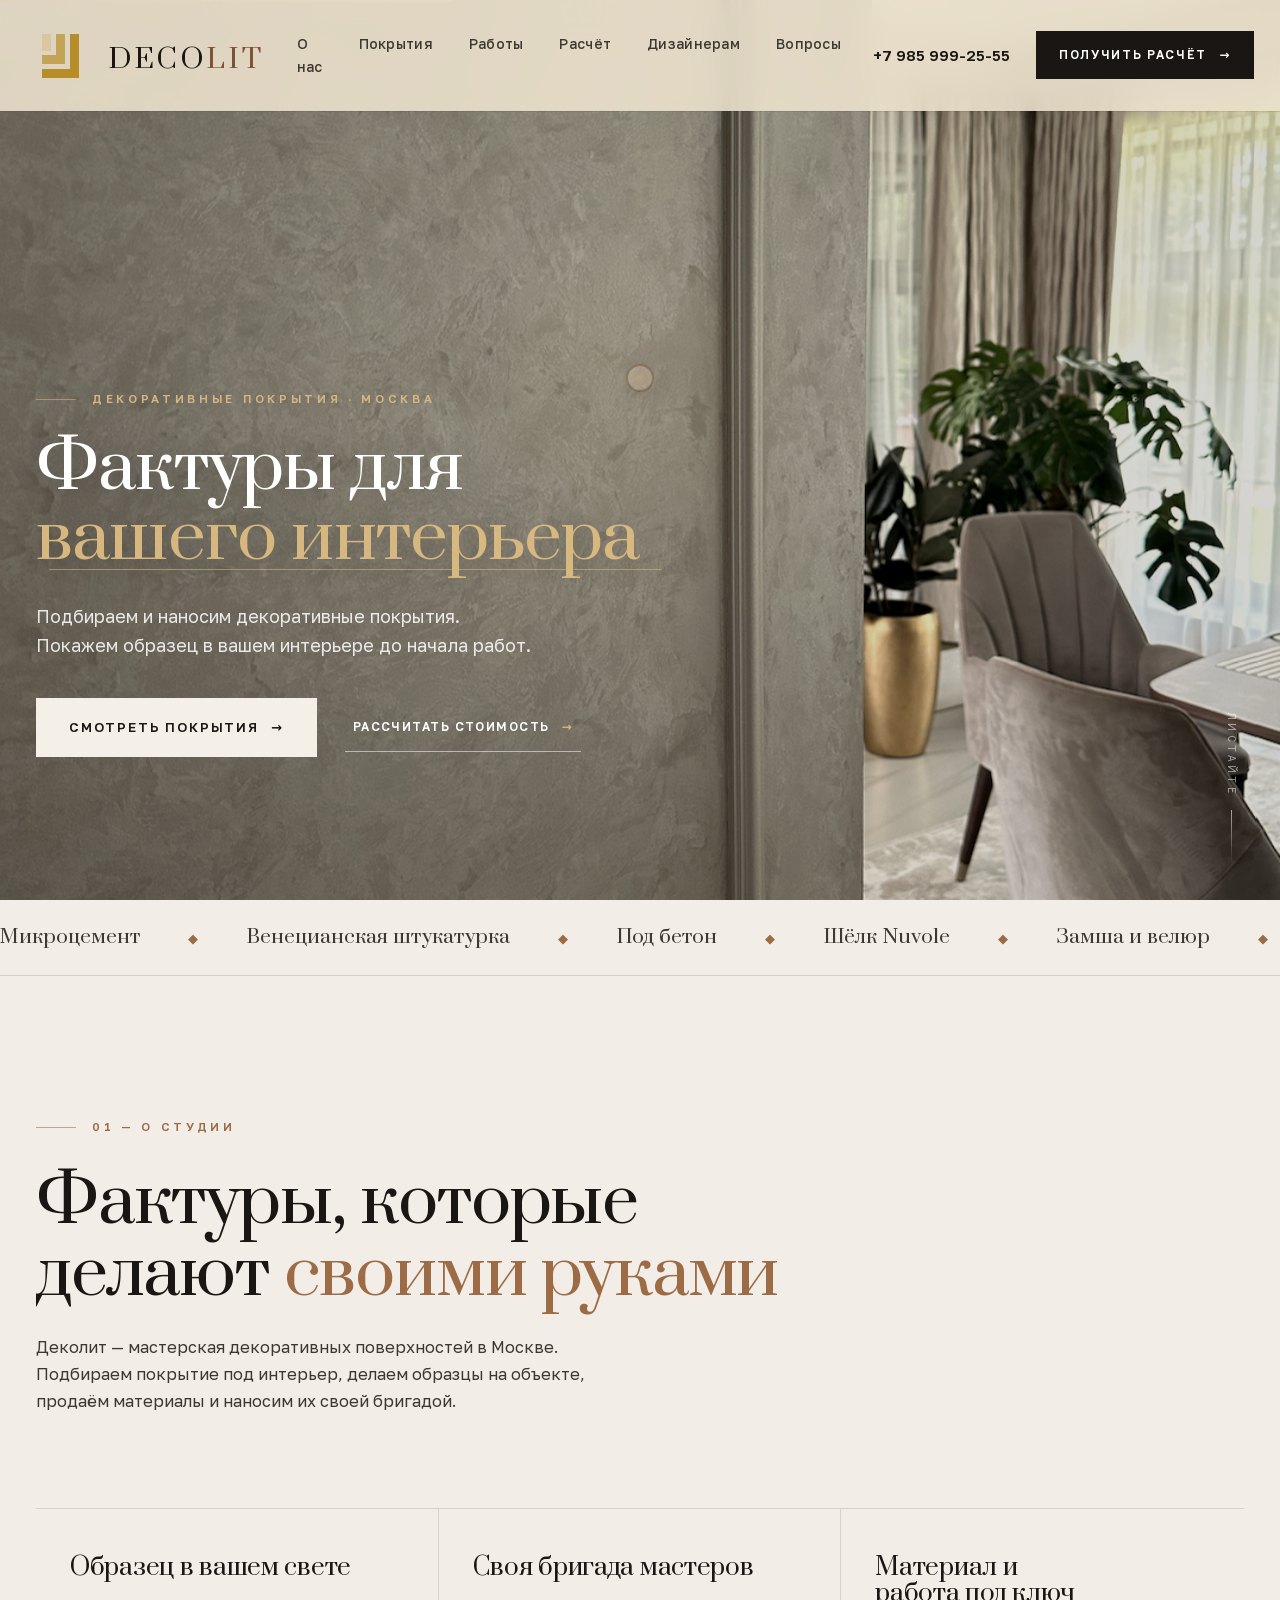
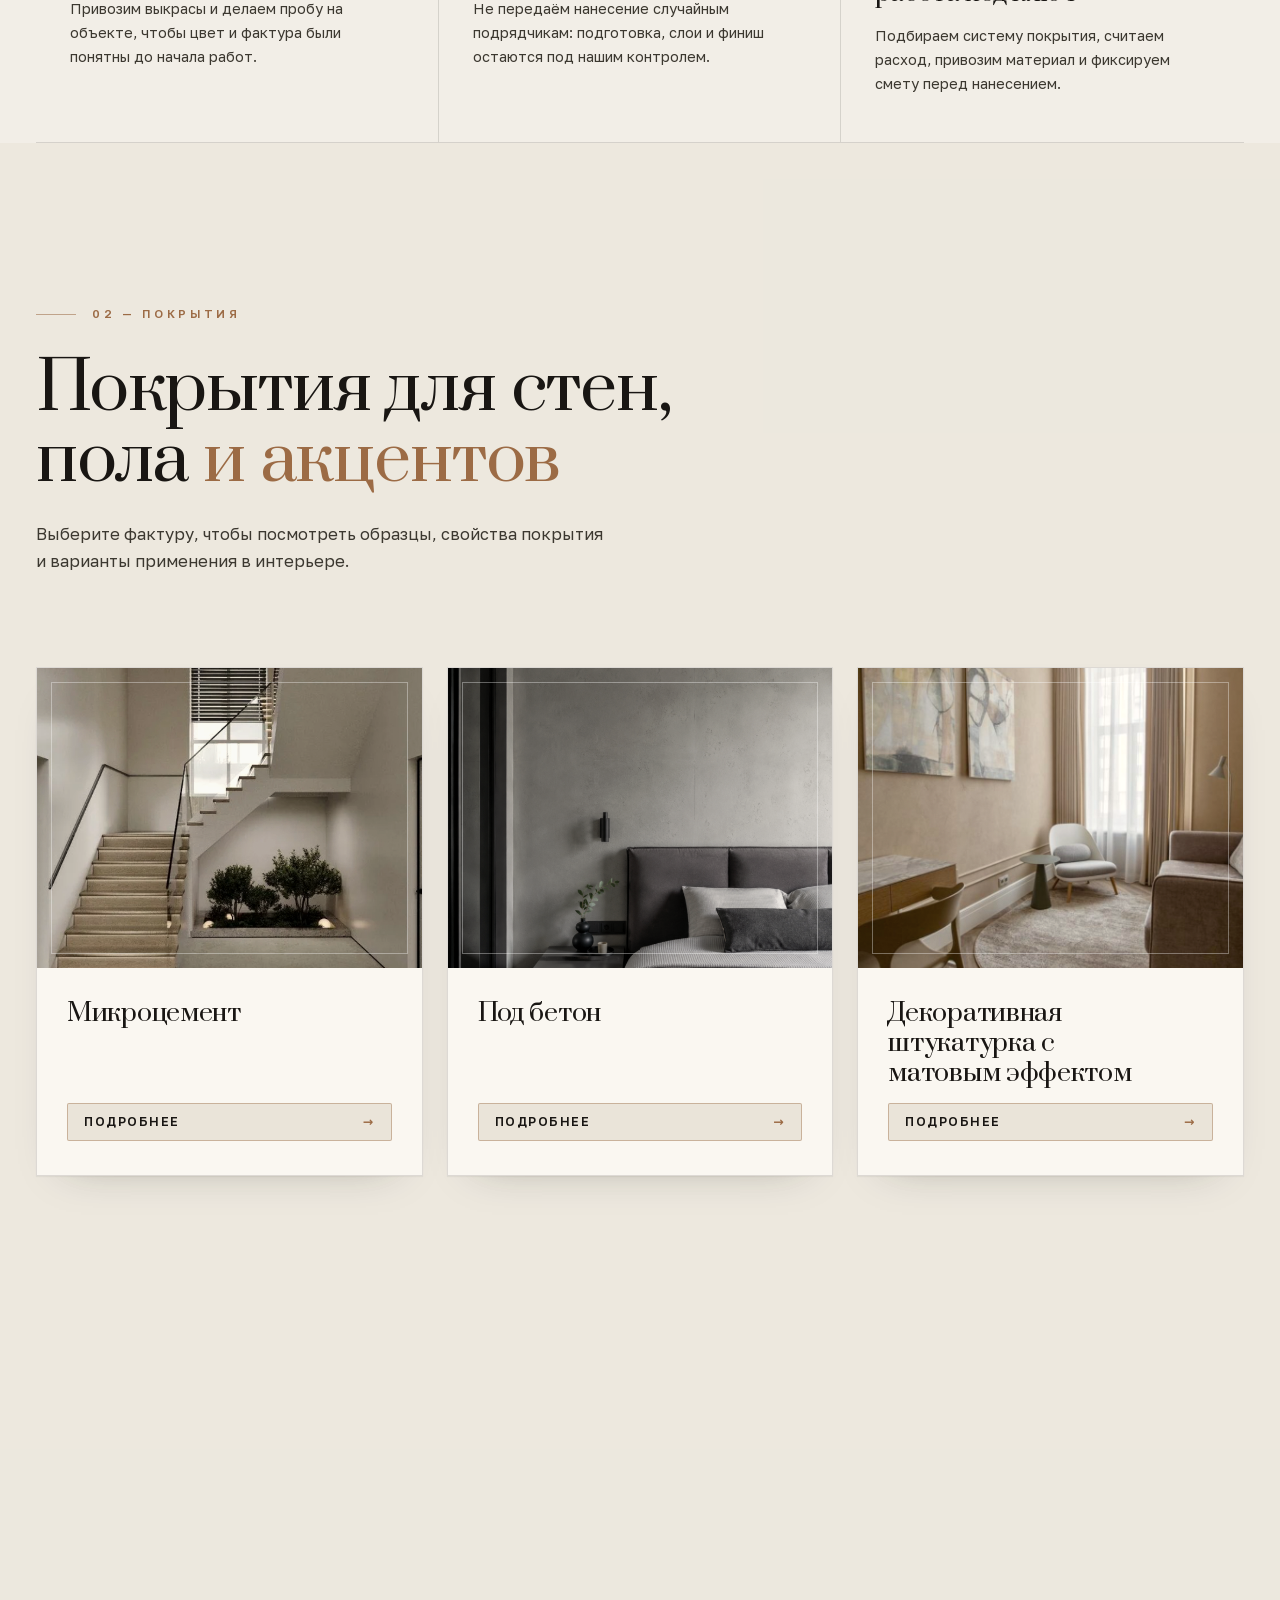
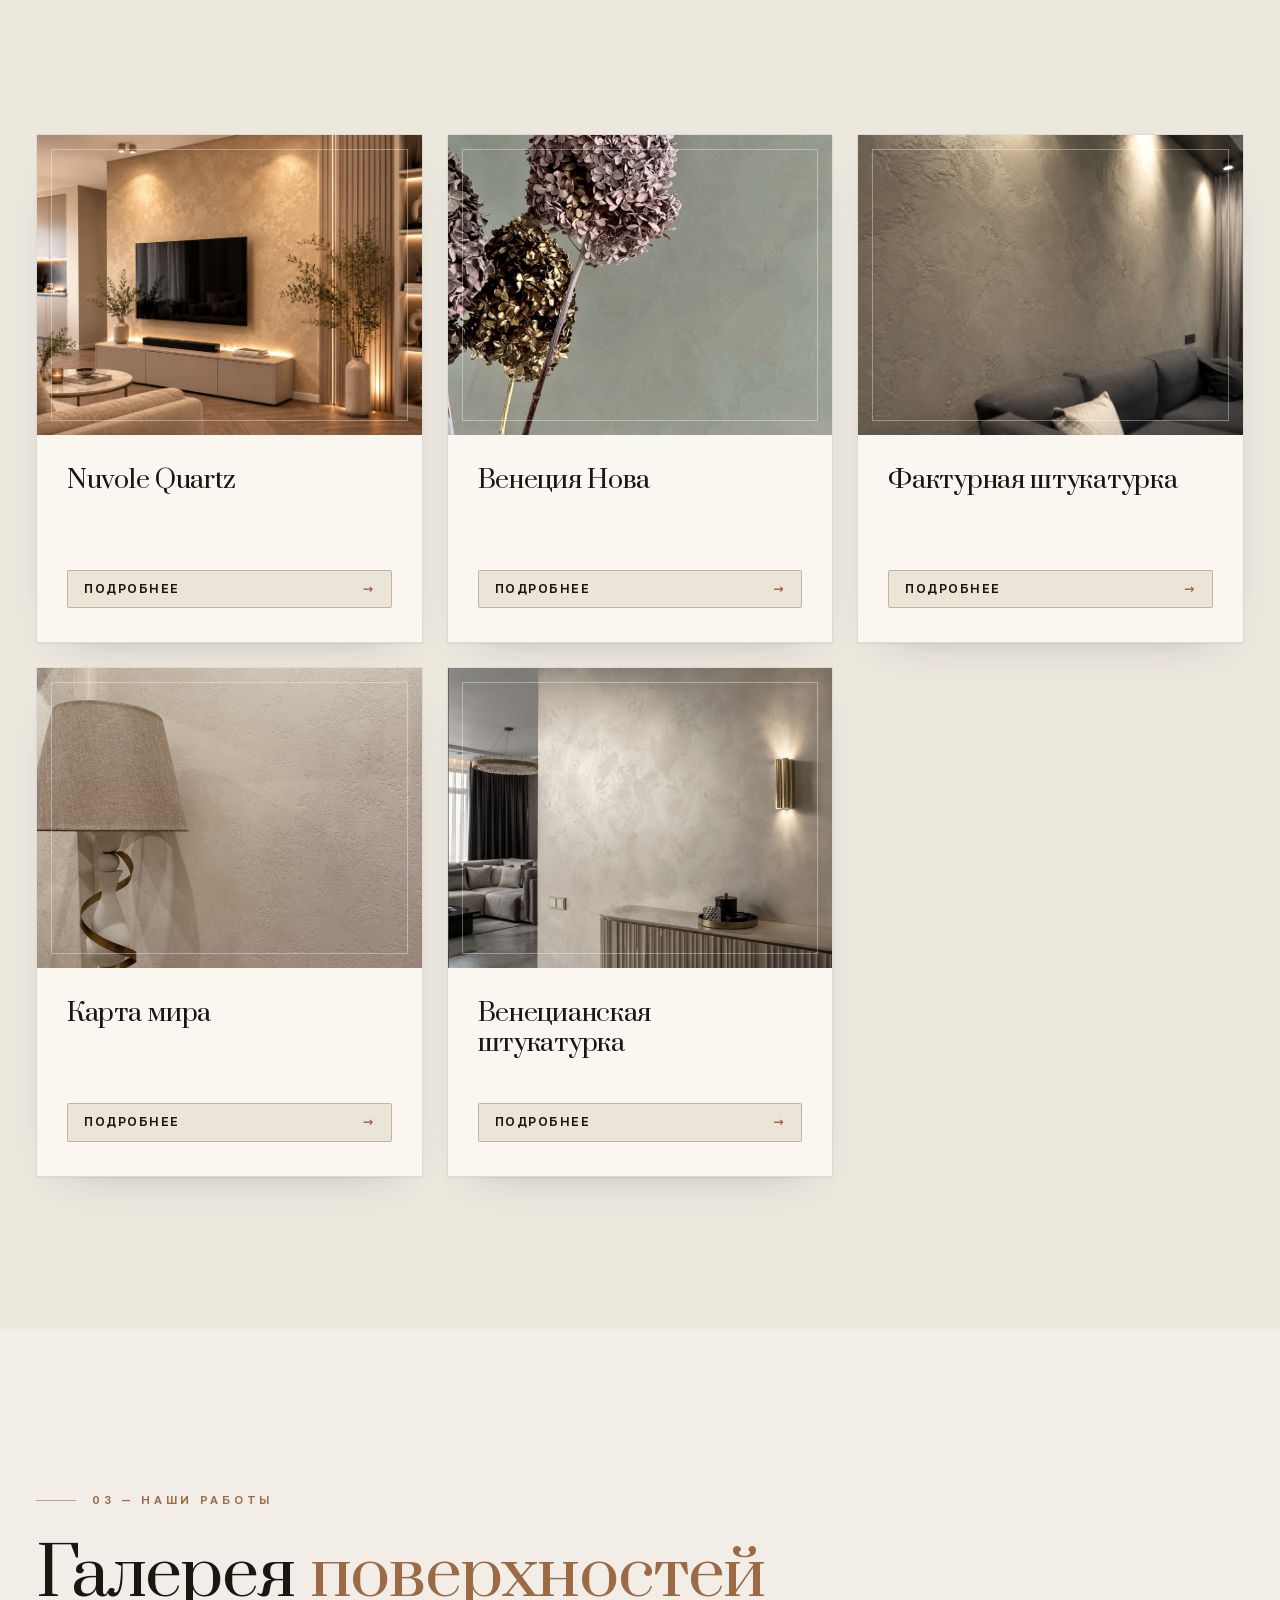
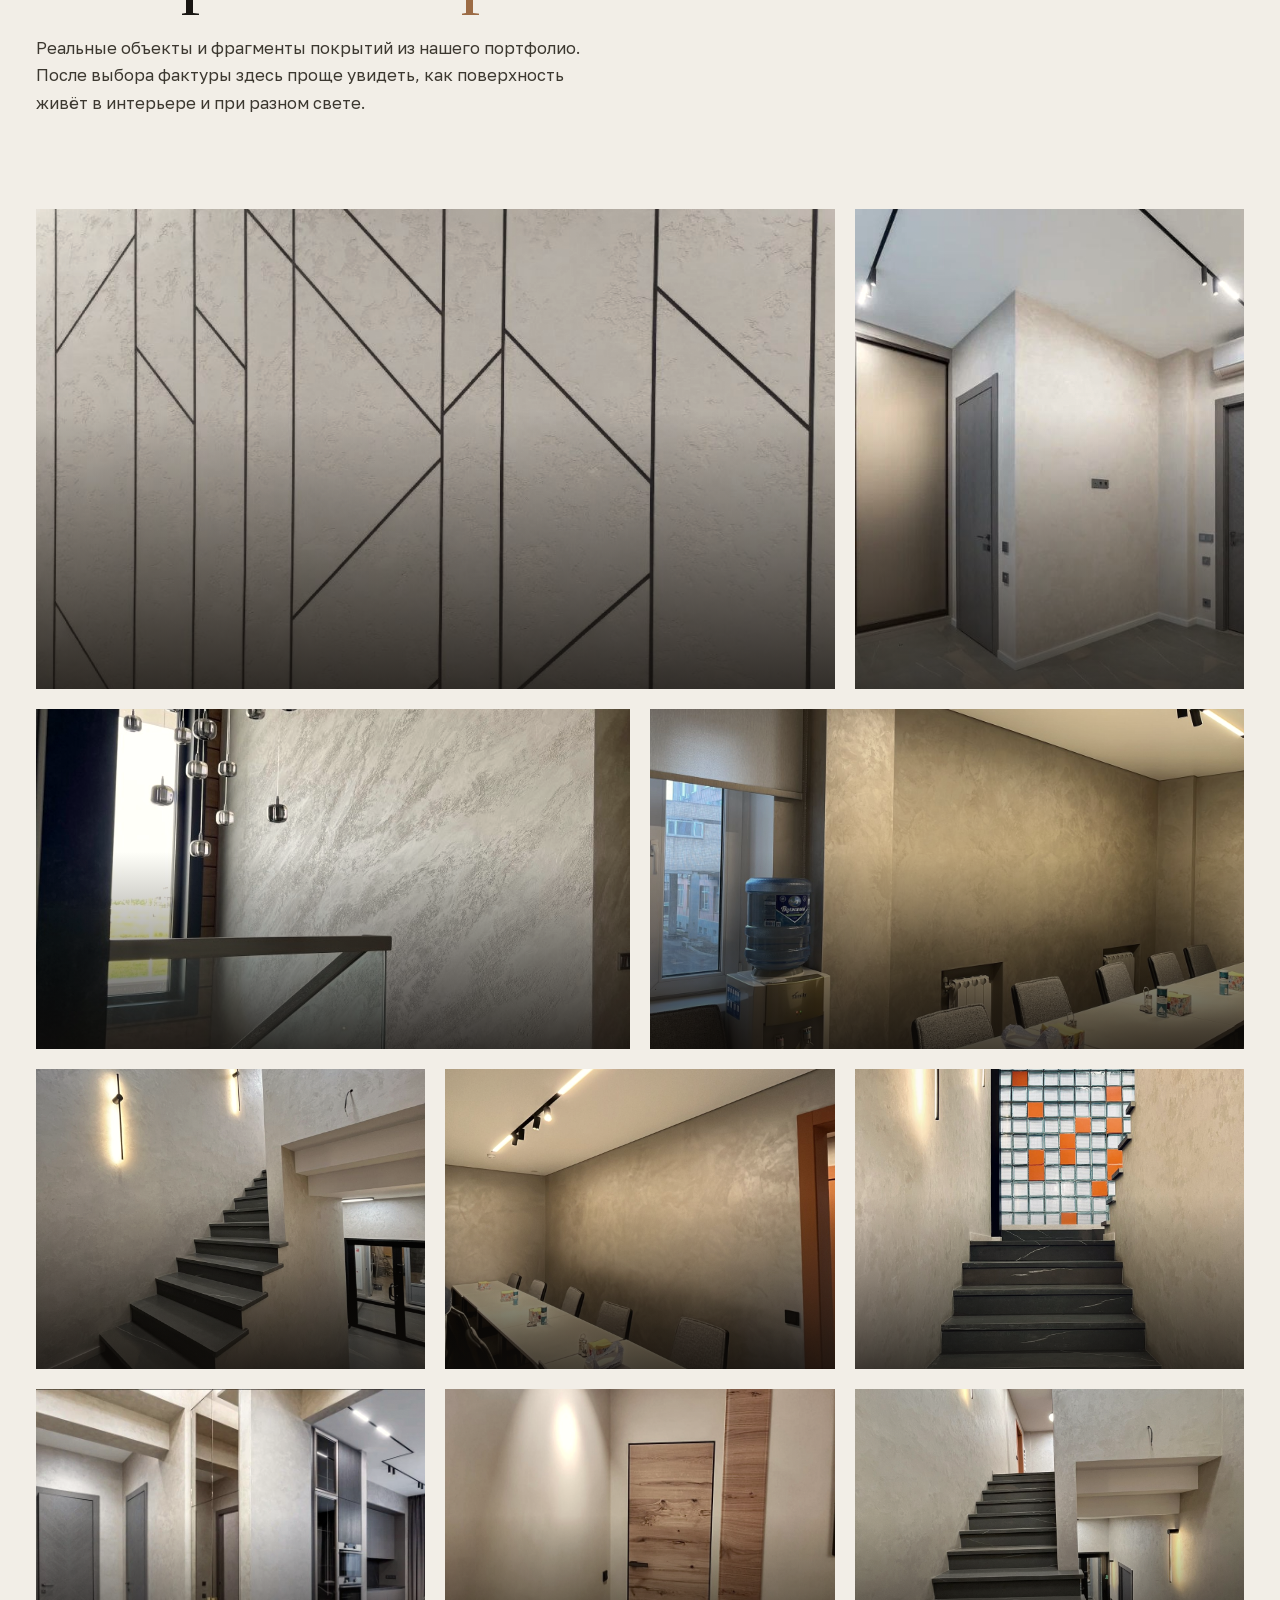
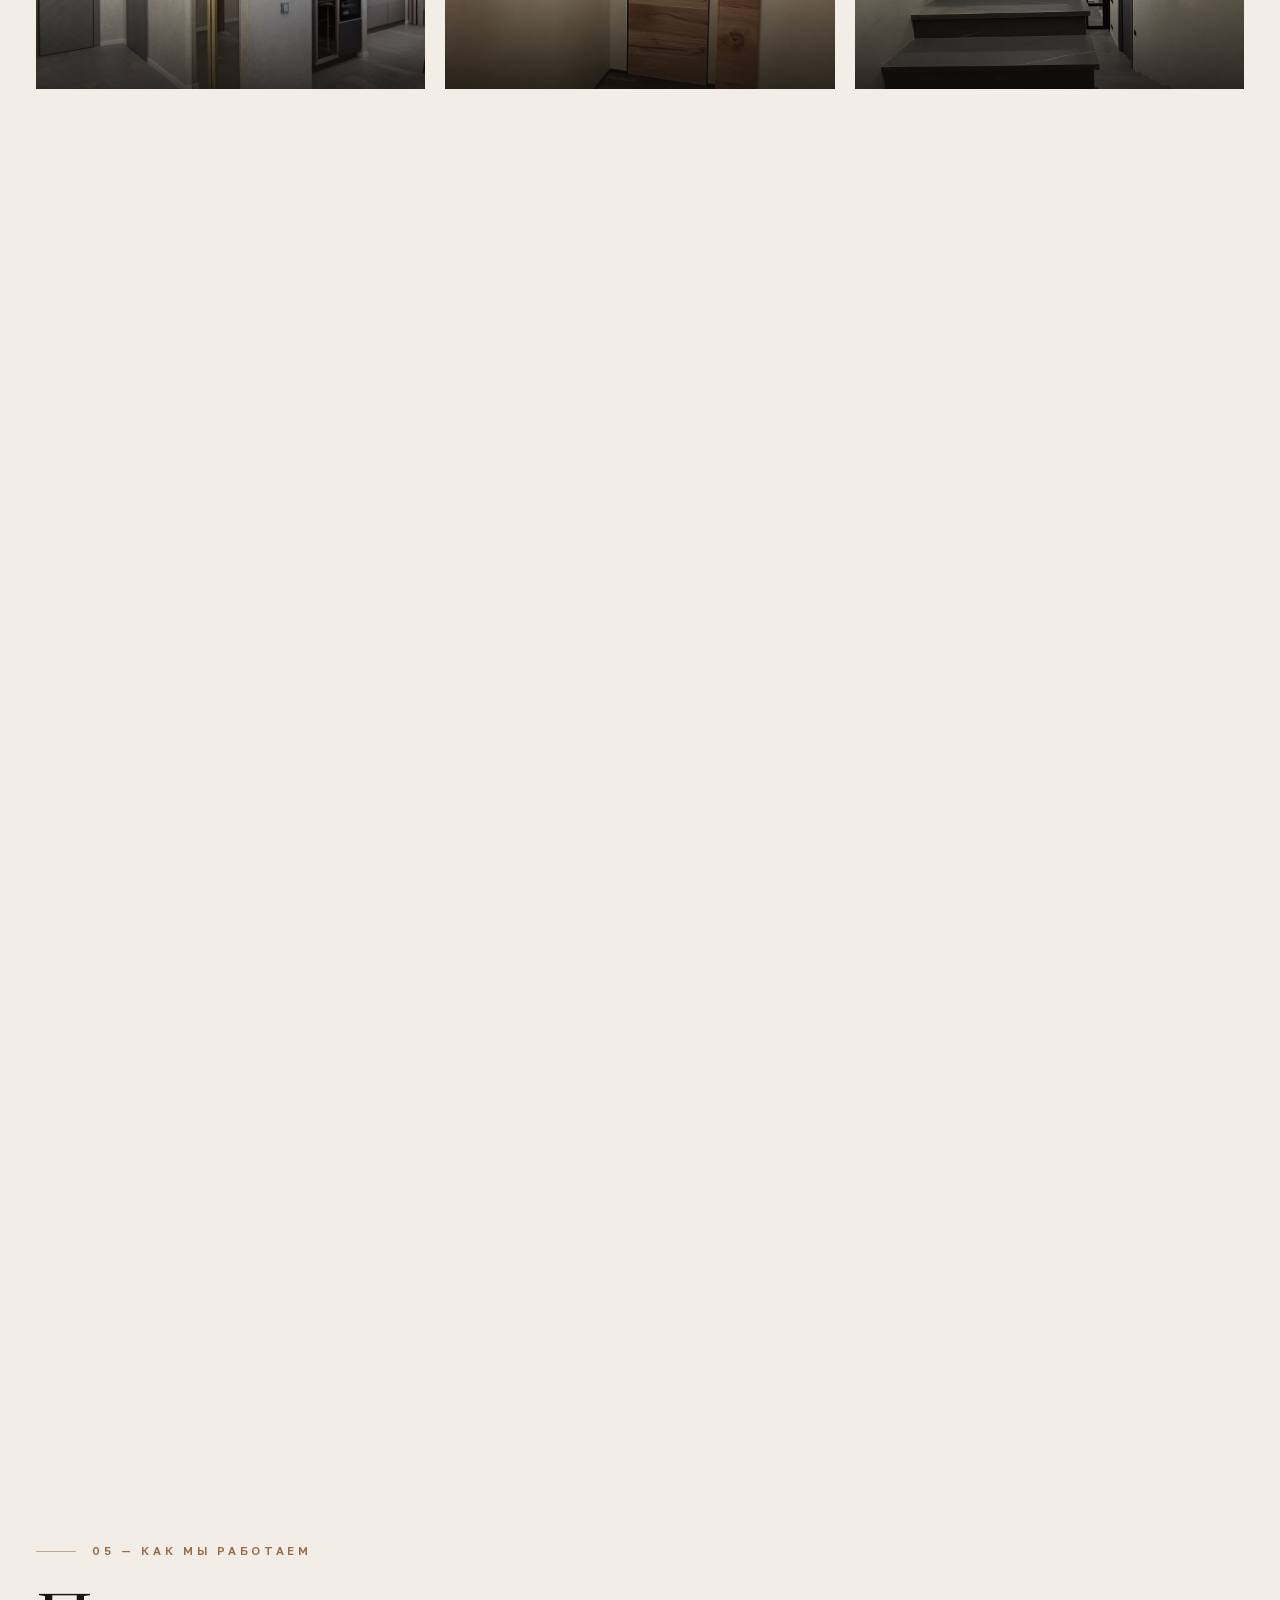
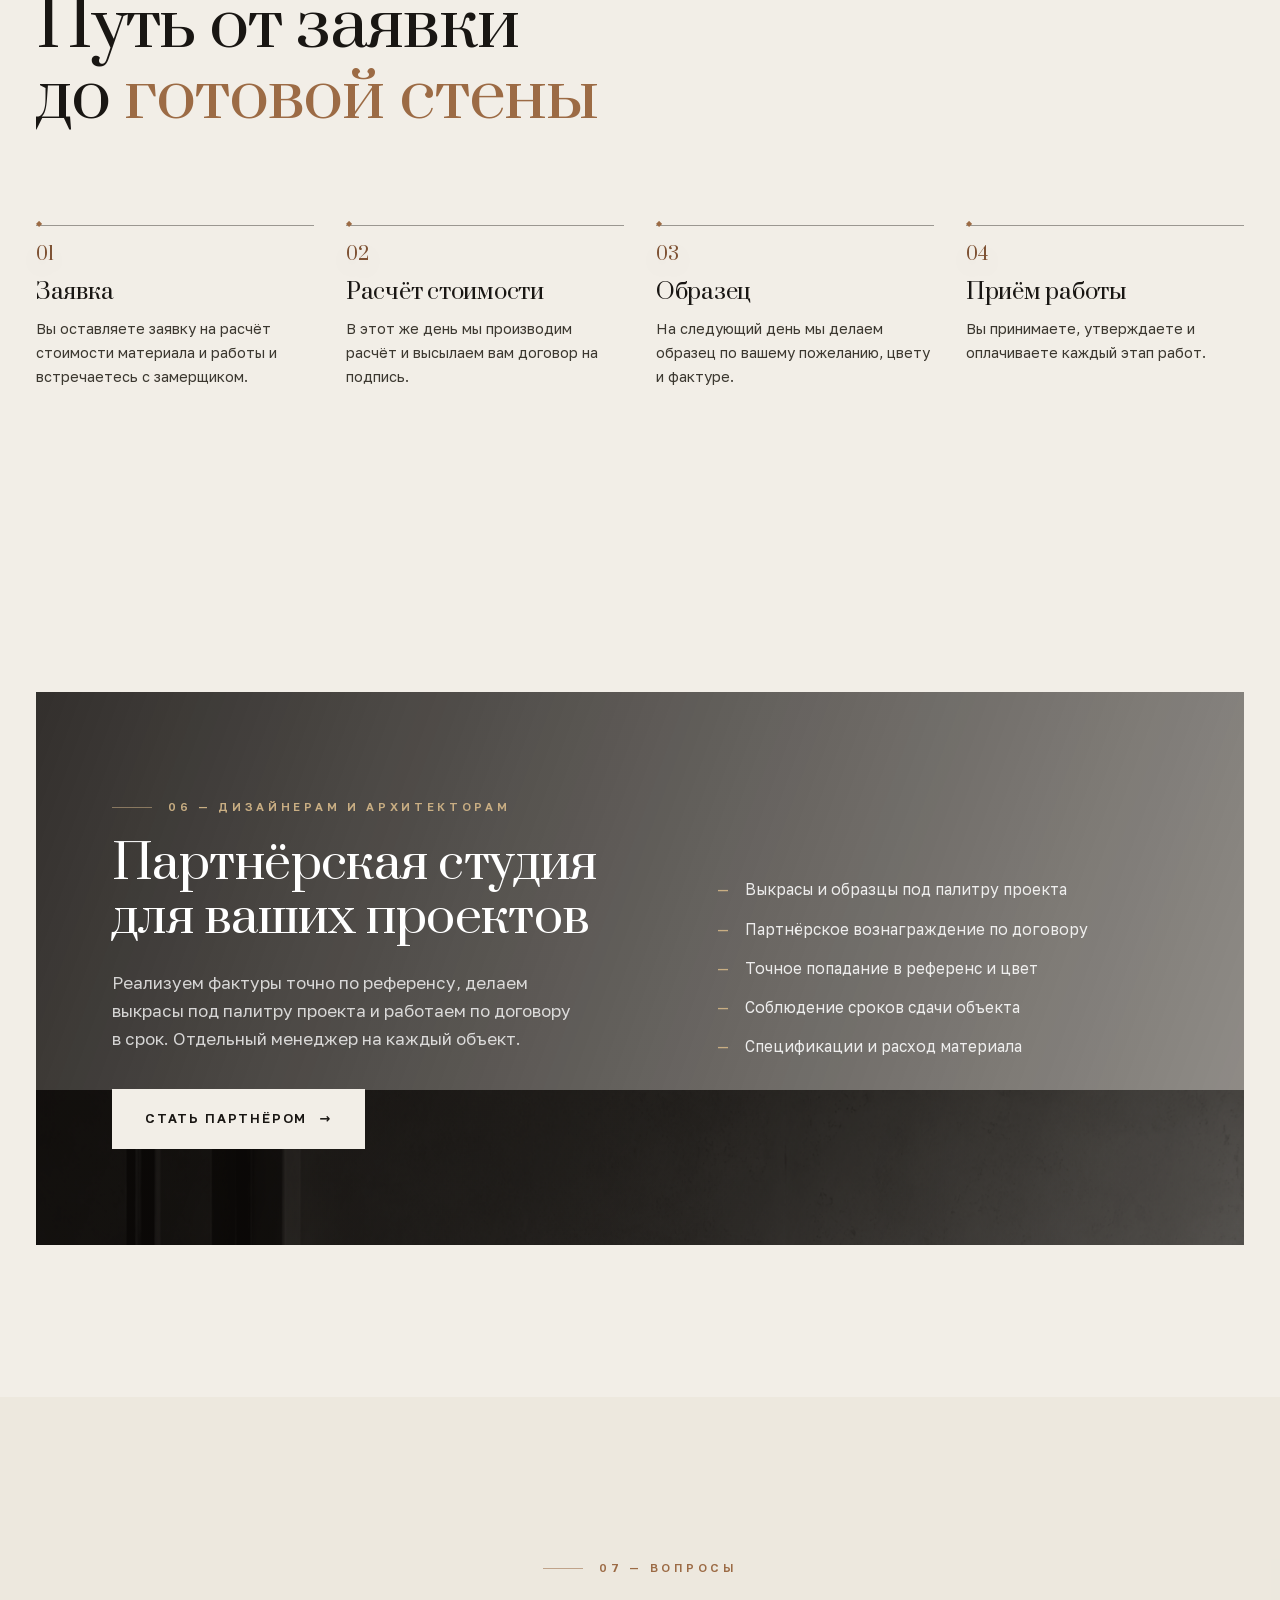
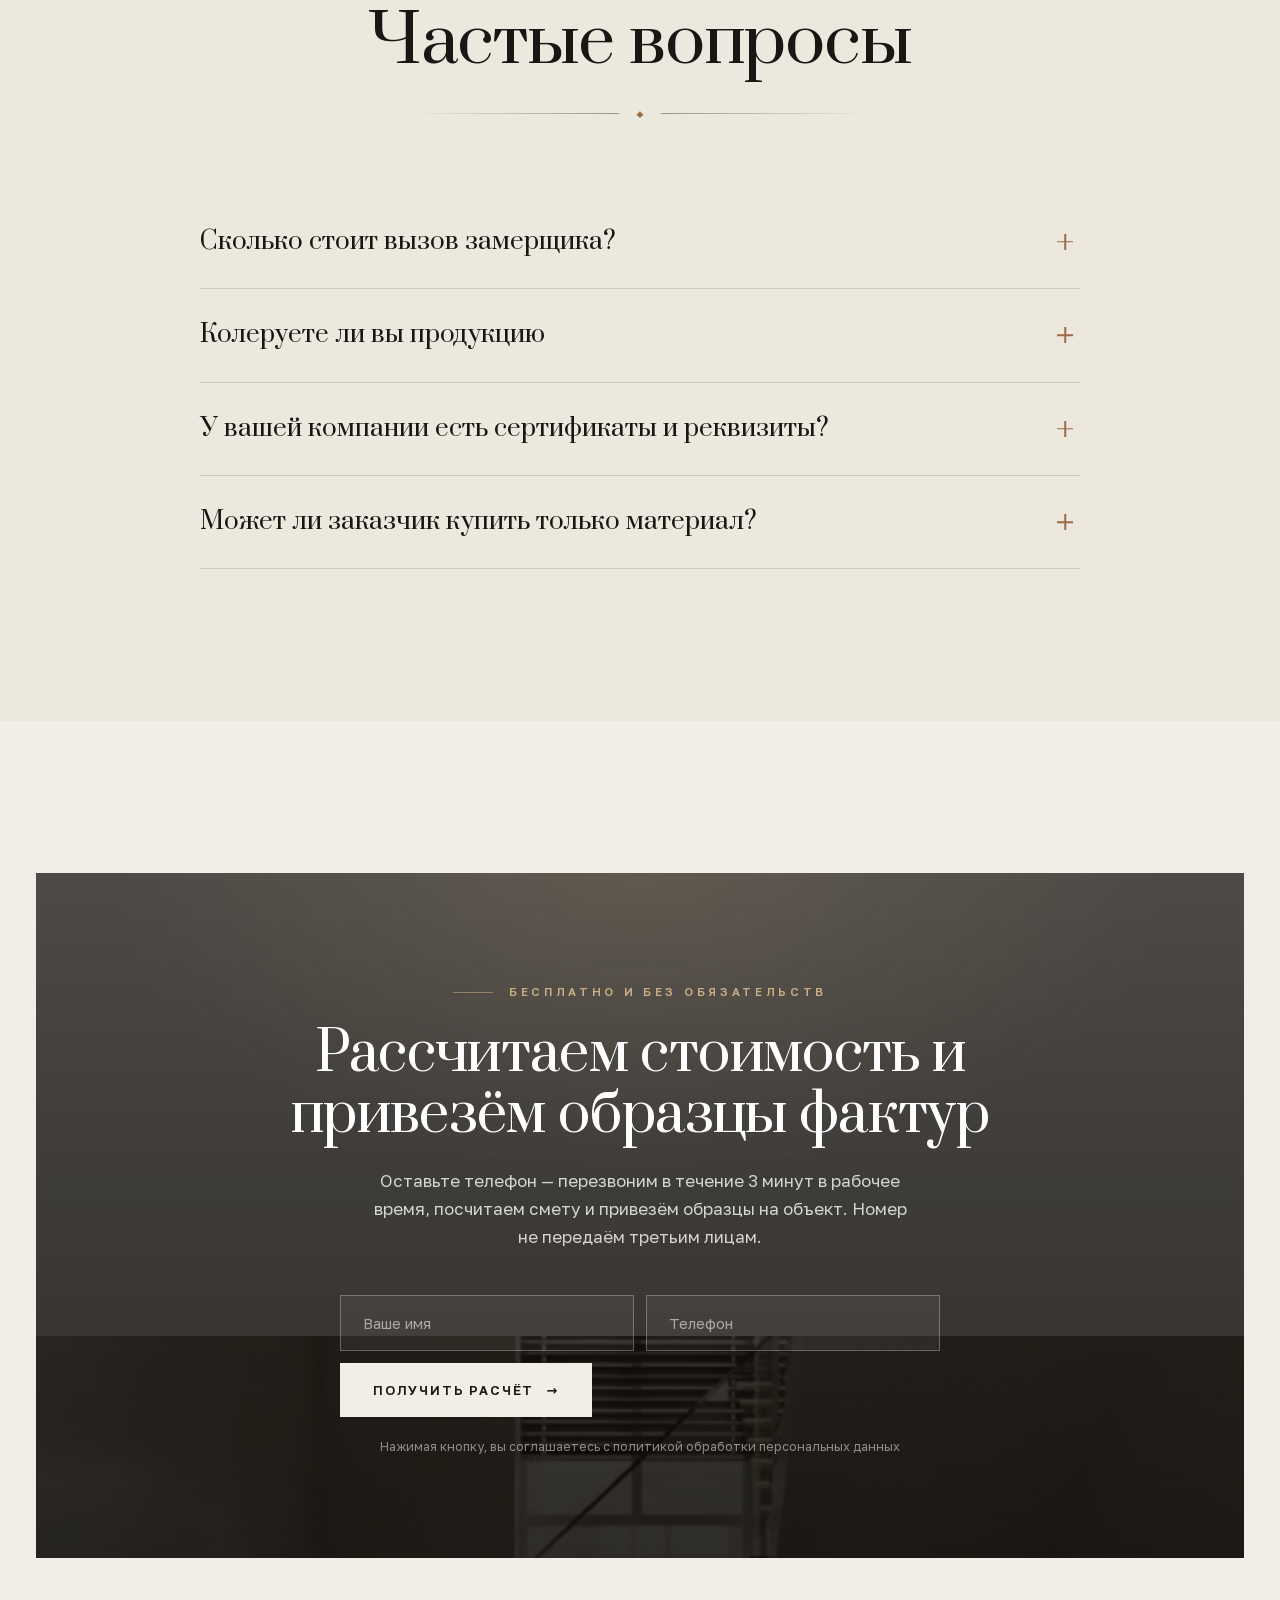
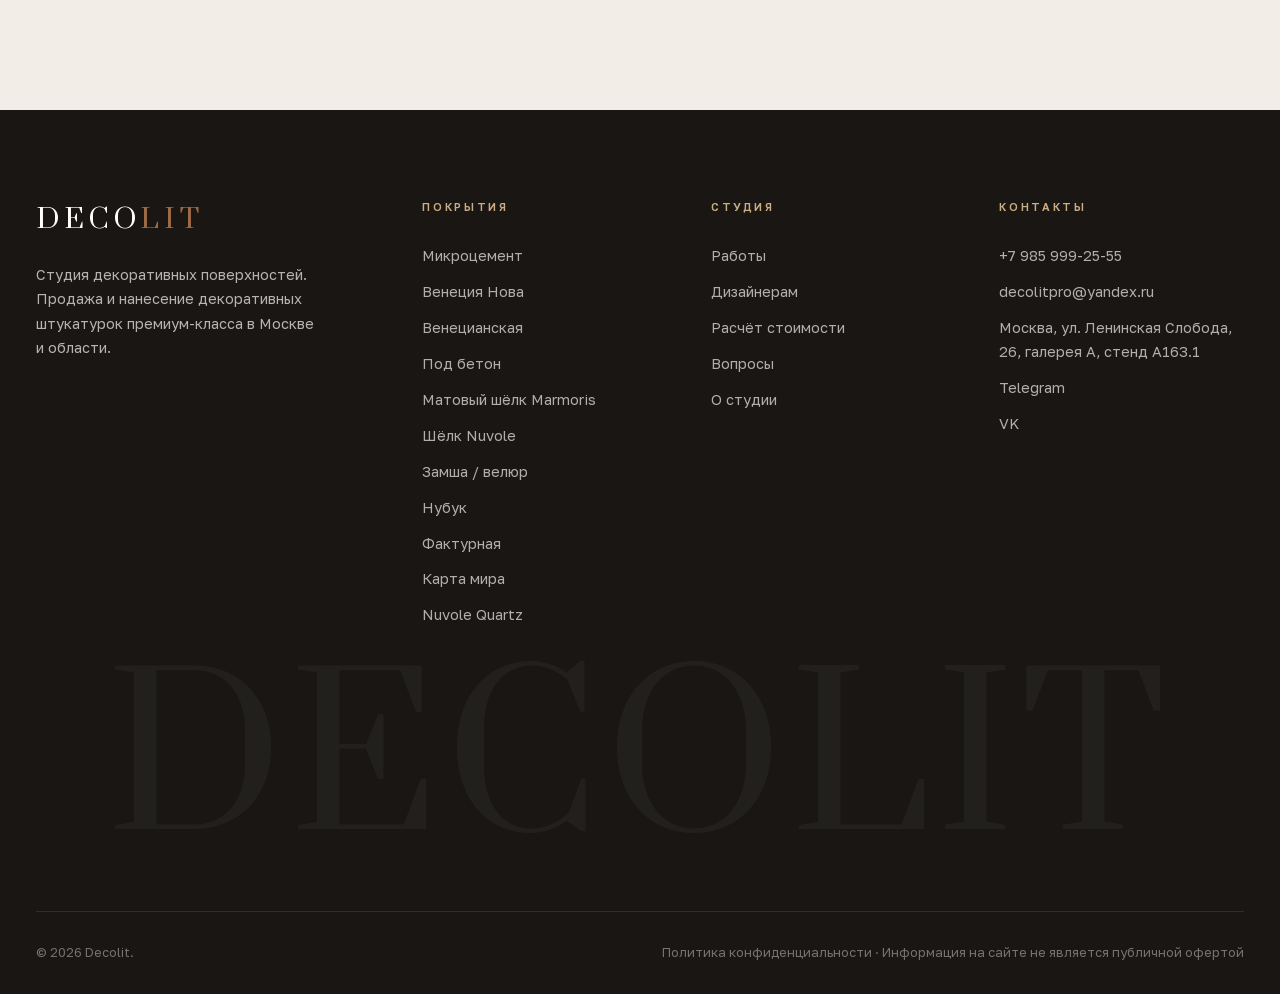
==== site/index.html @ d96852ea "Update site content and material pages" ====
<!DOCTYPE html>
<html lang="ru">
<head>
<meta charset="UTF-8">
<meta name="viewport" content="width=device-width, initial-scale=1.0">
<title>Деколит — студия декоративных поверхностей · Москва</title>
<meta name="description" content="Декоративные штукатурки премиум-класса: микроцемент, венецианка, бетон, шёлк, замша. Продажа материалов и профессиональное нанесение. Своя бригада, образец на вашем объекте, гарантия 3 года.">
<link rel="canonical" href="https://decolitpro.ru/">
<link rel="icon" href="assets/img/favicon.svg" type="image/svg+xml">
<link rel="apple-touch-icon" href="assets/img/apple-touch-icon.png">
<meta property="og:type" content="website">
<meta property="og:locale" content="ru_RU">
<meta property="og:site_name" content="Деколит">
<meta property="og:title" content="Деколит — студия декоративных поверхностей · Москва">
<meta property="og:description" content="Микроцемент, венецианка, бетон, шёлк и авторские фактуры. Продаём материалы и наносим своей бригадой. Образец на вашем объекте, гарантия 3 года.">
<meta property="og:url" content="https://decolitpro.ru/">
<meta property="og:image" content="https://decolitpro.ru/assets/img/og-image.png">
<meta property="og:image:width" content="1717">
<meta property="og:image:height" content="916">
<meta name="twitter:card" content="summary_large_image">
<meta name="twitter:title" content="Деколит — студия декоративных поверхностей">
<meta name="twitter:description" content="Декоративные штукатурки премиум-класса. Продажа материалов и нанесение. Гарантия 3 года.">
<meta name="twitter:image" content="https://decolitpro.ru/assets/img/og-image.png">
<link rel="preload" href="assets/fonts/prata-cyr.woff2" as="font" type="font/woff2" crossorigin>
<link rel="preload" href="assets/fonts/golos-cyr.woff2" as="font" type="font/woff2" crossorigin>
<link rel="stylesheet" href="css/fonts.css">
<link rel="stylesheet" href="css/style.css?v=lower-mobile-buttons-20260727">
<link rel="stylesheet" href="css/effects.css">
</head>
<body class="hero-page">

<!-- HEADER -->
<header id="hdr">
  <div class="wrap nav">
    <a href="#hero" class="logo">DECO<b>LIT</b></a>
    <nav class="nav-links">
      <a href="#about">О нас</a>
      <a href="#materials">Покрытия</a>
      <a href="#works">Работы</a>
      <a href="#calc">Расчёт</a>
      <a href="#designers">Дизайнерам</a>
      <a href="#faq">Вопросы</a>
    </nav>
    <div class="nav-right">
      <span class="phone">+7 985 999-25-55</span>
      <a href="#contact" class="btn">Получить расчёт</a>
      <button class="burger" id="burger" aria-label="Меню"><span></span><span></span><span></span></button>
    </div>
  </div>
</header>

<div class="mobile-nav" id="mnav">
  <button class="x" id="mx" aria-label="Закрыть">×</button>
  <a href="#about">О нас</a>
  <a href="#materials">Покрытия</a>
  <a href="#works">Работы</a>
  <a href="#calc">Расчёт</a>
  <a href="#designers">Дизайнерам</a>
  <a href="#faq">Вопросы</a>
  <a href="#contact" class="btn">Получить расчёт</a>
</div>

<!-- HERO -->
<section class="hero" id="hero">
  <div class="hero-bg tex tex-hero grain"></div>
  <div class="hero-inner">
    <span class="eyebrow eyebrow-light reveal in">Декоративные покрытия · Москва</span>
    <h1 class="reveal in">Фактуры для <em>вашего интерьера</em></h1>
    <p class="hero-sub reveal in" data-d="1">Подбираем и наносим декоративные покрытия. Покажем образец в вашем интерьере до начала работ.</p>
    <div class="hero-cta reveal in" data-d="2">
      <a href="#materials" class="btn btn-light">Смотреть покрытия</a>
      <a href="#calc" class="hero-link">Рассчитать стоимость <span>→</span></a>
    </div>
  </div>
  <div class="scrollcue">листайте</div>
</section>

<!-- ТИКЕР МАТЕРИАЛОВ -->
<div class="ticker" aria-hidden="true">
  <div class="ticker-track">
    <span>Микроцемент</span><i>◆</i><span>Венецианская штукатурка</span><i>◆</i><span>Под бетон</span><i>◆</i><span>Шёлк Nuvole</span><i>◆</i><span>Замша и велюр</span><i>◆</i><span>Авторские фактуры</span><i>◆</i><span>Образец на вашем объекте</span><i>◆</i>
    <span>Микроцемент</span><i>◆</i><span>Венецианская штукатурка</span><i>◆</i><span>Под бетон</span><i>◆</i><span>Шёлк Nuvole</span><i>◆</i><span>Замша и велюр</span><i>◆</i><span>Авторские фактуры</span><i>◆</i><span>Образец на вашем объекте</span><i>◆</i>
  </div>
</div>

<!-- ABOUT / TRUST -->
<section class="section trust-section" id="about">
  <div class="wrap">
    <div class="section-head reveal">
      <span class="eyebrow">01 — О студии</span>
      <h2>Фактуры, которые делают <em>своими руками</em></h2>
      <p class="muted lead">Деколит — мастерская декоративных поверхностей в Москве. Подбираем покрытие под интерьер, делаем образцы на объекте, продаём материалы и наносим их своей бригадой.</p>
    </div>
    <div class="trust trust-points">
      <div class="trust-point reveal">
        <h3>Образец в вашем свете</h3>
        <p>Привозим выкрасы и делаем пробу на объекте, чтобы цвет и фактура были понятны до начала работ.</p>
      </div>
      <div class="trust-point reveal" data-d="1">
        <h3>Своя бригада мастеров</h3>
        <p>Не передаём нанесение случайным подрядчикам: подготовка, слои и финиш остаются под нашим контролем.</p>
      </div>
      <div class="trust-point reveal" data-d="2">
        <h3>Материал и работа под ключ</h3>
        <p>Подбираем систему покрытия, считаем расход, привозим материал и фиксируем смету перед нанесением.</p>
      </div>
    </div>
  </div>
</section>

<!-- MATERIALS -->
<section class="section section-alt" id="materials">
  <div class="wrap">
    <div class="section-head reveal">
      <span class="eyebrow">02 — Покрытия</span>
      <h2>Покрытия для стен, пола <em>и акцентов</em></h2>
      <p class="muted lead">Выберите фактуру, чтобы посмотреть образцы, свойства покрытия и варианты применения в интерьере.</p>
    </div>
    <div class="materials">
      <article class="mat mat--visual reveal">
        <div class="swatch"><div class="surface tex tex-microcement grain"></div></div>
        <div class="body">
          <div class="top"><h3>Микроцемент</h3></div>
          <a href="pokrytiya/mikrocement.html" class="more">Подробнее <span>→</span></a>
        </div>
      </article>
      <article class="mat mat--visual reveal">
        <div class="swatch"><div class="surface tex tex-concrete grain"></div></div>
        <div class="body">
          <div class="top"><h3>Под бетон</h3></div>
          <a href="pokrytiya/beton.html" class="more">Подробнее <span>→</span></a>
        </div>
      </article>
      <article class="mat mat--visual reveal">
        <div class="swatch"><div class="surface photo grain" style="background-image:url('assets/img/materials/tilda-marmoris.png');background-position:center"></div></div>
        <div class="body">
          <div class="top"><h3>Декоративная штукатурка с матовым эффектом</h3></div>
          <a href="pokrytiya/marmoris.html" class="more">Подробнее <span>→</span></a>
        </div>
      </article>
      <article class="mat mat--visual reveal" data-d="1">
        <div class="swatch"><div class="surface photo grain" style="background-image:url('assets/img/materials/tilda-ancoral.png');background-position:center 38%"></div></div>
        <div class="body">
          <div class="top"><h3>Замша / велюр</h3></div>
          <a href="pokrytiya/zamsha.html" class="more">Подробнее <span>→</span></a>
        </div>
      </article>
      <article class="mat mat--visual reveal">
        <div class="swatch"><div class="surface photo grain" style="background-image:url('assets/img/materials/tilda-nubuk.png');background-position:center"></div></div>
        <div class="body">
          <div class="top"><h3>Нубук</h3></div>
          <a href="pokrytiya/nubuk.html" class="more">Подробнее <span>→</span></a>
        </div>
      </article>
      <article class="mat mat--visual reveal" data-d="1">
        <div class="swatch"><div class="surface photo grain" style="background-image:url('assets/img/materials/tilda-silk.png');background-position:center"></div></div>
        <div class="body">
          <div class="top"><h3>Шёлк Nuvole</h3></div>
          <a href="pokrytiya/shelk.html" class="more">Подробнее <span>→</span></a>
        </div>
      </article>
      <article class="mat mat--visual reveal" data-d="2">
        <div class="swatch"><div class="surface photo grain" style="background-image:url('assets/img/materials/tilda-nuvole-quartz.png');background-position:center 43%"></div></div>
        <div class="body">
          <div class="top"><h3>Nuvole Quartz</h3></div>
          <a href="pokrytiya/nuvole-quartz.html" class="more">Подробнее <span>→</span></a>
        </div>
      </article>
      <article class="mat mat--visual reveal" data-d="2">
        <div class="swatch"><div class="surface photo grain" style="background-image:url('assets/img/materials/tilda-venezia-nova.png');background-position:center"></div></div>
        <div class="body">
          <div class="top"><h3>Венеция Нова</h3></div>
          <a href="pokrytiya/venezia-nova.html" class="more">Подробнее <span>→</span></a>
        </div>
      </article>
      <article class="mat mat--visual reveal" data-d="2">
        <div class="swatch"><div class="surface photo grain" style="background-image:url('assets/img/materials/tilda-fakturnaya.png');background-position:center"></div></div>
        <div class="body">
          <div class="top"><h3>Фактурная штукатурка</h3></div>
          <a href="pokrytiya/fakturnaya.html" class="more">Подробнее <span>→</span></a>
        </div>
      </article>
      <article class="mat mat--visual reveal" data-d="1">
        <div class="swatch"><div class="surface photo grain" style="background-image:url('assets/img/materials/tilda-karta-mira.png');background-position:center 42%"></div></div>
        <div class="body">
          <div class="top"><h3>Карта мира</h3></div>
          <a href="pokrytiya/karta-mira.html" class="more">Подробнее <span>→</span></a>
        </div>
      </article>
      <article class="mat mat--visual reveal" data-d="2">
        <div class="swatch"><div class="surface tex tex-venetian grain"></div></div>
        <div class="body">
          <div class="top"><h3>Венецианская штукатурка</h3></div>
          <a href="pokrytiya/venecianka.html" class="more">Подробнее <span>→</span></a>
        </div>
      </article>
    </div>
  </div>
</section>

<!-- WORKS / GALLERY -->
<section class="section" id="works">
  <div class="wrap">
    <div class="section-head reveal">
      <span class="eyebrow">03 — Наши работы</span>
      <h2>Галерея <em>поверхностей</em></h2>
      <p class="muted lead">Реальные объекты и фрагменты покрытий из нашего портфолио. После выбора фактуры здесь проще увидеть, как поверхность живёт в интерьере и при разном свете.</p>
    </div>
    <div class="gallery" id="gallery" data-works-gallery></div>
    <div class="works-cta reveal">
      <button class="btn btn-ghost" type="button" data-works-toggle aria-expanded="false">Смотреть все работы</button>
    </div>
  </div>
</section>

<!-- CALCULATOR -->
<section class="section" id="calc">
  <div class="wrap">
    <div class="calc reveal">
      <div class="left">
        <span class="eyebrow eyebrow-sand">04 — Расчёт за минуту</span>
        <h2>Сколько это стоит</h2>
        <p>Выберите покрытие и укажите площадь — покажем ориентир по материалу и нанесению сразу, без звонка. Точную смету зафиксируем на замере.</p>
        <div class="field">
          <label>Покрытие</label>
          <div class="opts" id="opts">
            <button class="opt active" data-material="4000" data-work="3500">Микроцемент</button>
            <button class="opt" data-material="1990" data-work="2500">Венецианка</button>
            <button class="opt" data-material="1150" data-work="1900">Венеция Нова</button>
            <button class="opt" data-material="1850" data-work="2400">Под бетон</button>
            <button class="opt" data-material="1250" data-work="1800">Marmoris</button>
            <button class="opt" data-material="1250" data-work="1900">Шёлк Nuvole</button>
            <button class="opt" data-material="1150" data-work="1900">Замша</button>
            <button class="opt" data-material="1990" data-work="2200">Фактурная</button>
            <button class="opt" data-material="1500" data-work="2100">Нубук</button>
            <button class="opt" data-material="1890" data-work="2200">Карта мира</button>
            <button class="opt" data-material="1350" data-work="2200">Nuvole Quartz</button>
          </div>
        </div>
        <div class="field">
          <label>Площадь поверхности</label>
          <div class="range-row">
            <input type="range" id="area" min="5" max="200" value="50" step="1" aria-label="Площадь, м²">
            <div class="area-val"><span id="areaN">50</span> <small>м²</small></div>
          </div>
        </div>
      </div>
      <div class="right">
        <div class="tex tex-venetian calc-tex"></div>
        <div class="result-label">Материал + нанесение</div>
        <div class="result" id="result">345 000 – 405 000&nbsp;₽</div>
        <div class="result-note" id="resultNote">нанесение от 3 500 ₽/м²</div>
        <a href="#contact" class="btn btn-light">Заказать точный расчёт</a>
      </div>
    </div>
  </div>
</section>

<!-- PROCESS -->
<section class="section">
  <div class="wrap">
    <div class="section-head reveal">
      <span class="eyebrow">05 — Как мы работаем</span>
      <h2>Путь от заявки до <em>готовой стены</em></h2>
    </div>
    <div class="steps">
      <div class="step reveal"><div class="no">01</div><h3>Заявка</h3><p>Вы оставляете заявку на расчёт стоимости материала и работы и встречаетесь с замерщиком.</p></div>
      <div class="step reveal" data-d="1"><div class="no">02</div><h3>Расчёт стоимости</h3><p>В этот же день мы производим расчёт и высылаем вам договор на подпись.</p></div>
      <div class="step reveal" data-d="2"><div class="no">03</div><h3>Образец</h3><p>На следующий день мы делаем образец по вашему пожеланию, цвету и фактуре.</p></div>
      <div class="step reveal" data-d="3"><div class="no">04</div><h3>Приём работы</h3><p>Вы принимаете, утверждаете и оплачиваете каждый этап работ.</p></div>
    </div>
  </div>
</section>

<!-- DESIGNERS B2B -->
<section class="section" id="designers">
  <div class="wrap">
    <div class="b2b reveal">
      <div class="tex tex-concrete dark grain"></div>
      <div>
        <span class="eyebrow eyebrow-sand">06 — Дизайнерам и архитекторам</span>
        <h2>Партнёрская студия для ваших проектов</h2>
        <p>Реализуем фактуры точно по референсу, делаем выкрасы под палитру проекта и работаем по договору в срок. Отдельный менеджер на каждый объект.</p>
        <a href="#contact" class="btn btn-light">Стать партнёром</a>
      </div>
      <ul>
        <li>Выкрасы и образцы под палитру проекта</li>
        <li>Партнёрское вознаграждение по договору</li>
        <li>Точное попадание в референс и цвет</li>
        <li>Соблюдение сроков сдачи объекта</li>
        <li>Спецификации и расход материала</li>
      </ul>
    </div>
  </div>
</section>

<!-- FAQ -->
<section class="section section-alt" id="faq">
  <div class="wrap">
    <div class="section-head section-head-center reveal">
      <span class="eyebrow eyebrow-center">07 — Вопросы</span>
      <h2>Частые вопросы</h2>
      <div class="seam"><span>◆</span></div>
    </div>
    <div class="faq">
      <div class="q reveal"><button>Сколько стоит вызов замерщика?<span class="ic"></span></button><div class="a"><p>Все зависит от нахождения объекта</p></div></div>
      <div class="q reveal"><button>Колеруете ли вы продукцию<span class="ic"></span></button><div class="a"><p>Да, у нас большая <a href="palitra.html">цветовая палитра</a>!</p></div></div>
      <div class="q reveal"><button>У вашей компании есть сертификаты и реквизиты?<span class="ic"></span></button><div class="a"><p>Да</p></div></div>
      <div class="q reveal"><button>Может ли заказчик купить только материал?<span class="ic"></span></button><div class="a"><p>Конечно. Об этом нужно будет сказать нашему менеджеру по телефону до начала составления договора</p></div></div>
    </div>
  </div>
</section>

<!-- FINAL CTA -->
<section class="section" id="contact">
  <div class="wrap">
    <div class="final reveal">
      <div class="tex tex-microcement grain"></div>
      <span class="eyebrow eyebrow-sand eyebrow-center">Бесплатно и без обязательств</span>
      <h2>Рассчитаем стоимость и привезём образцы фактур</h2>
      <p>Оставьте телефон — перезвоним в течение 3 минут в рабочее время, посчитаем смету и привезём образцы на объект. Номер не передаём третьим лицам.</p>
      <form class="form" novalidate data-lead-form>
        <input type="text" name="name" placeholder="Ваше имя" aria-label="Имя" autocomplete="name" required>
        <input type="tel" name="phone" placeholder="Телефон" aria-label="Телефон" autocomplete="tel" required>
        <button class="btn btn-light" type="submit">Получить расчёт</button>
      </form>
      <div class="form-note">Нажимая кнопку, вы соглашаетесь с <a href="politika.html">политикой обработки персональных данных</a></div>
    </div>
  </div>
</section>

<!-- FOOTER -->
<footer>
  <div class="wrap">
    <div class="foot">
      <div>
        <div class="logo">DECO<b>LIT</b></div>
        <p>Студия декоративных поверхностей. Продажа и нанесение декоративных штукатурок премиум-класса в Москве и области.</p>
      </div>
      <div>
        <h4>Покрытия</h4>
        <a href="pokrytiya/mikrocement.html">Микроцемент</a>
        <a href="pokrytiya/venezia-nova.html">Венеция Нова</a>
        <a href="pokrytiya/venecianka.html">Венецианская</a>
        <a href="pokrytiya/beton.html">Под бетон</a>
        <a href="pokrytiya/marmoris.html">Матовый шёлк Marmoris</a>
        <a href="pokrytiya/shelk.html">Шёлк Nuvole</a>
        <a href="pokrytiya/zamsha.html">Замша / велюр</a>
        <a href="pokrytiya/nubuk.html">Нубук</a>
        <a href="pokrytiya/fakturnaya.html">Фактурная</a>
        <a href="pokrytiya/karta-mira.html">Карта мира</a>
        <a href="pokrytiya/nuvole-quartz.html">Nuvole Quartz</a>
      </div>
      <div>
        <h4>Студия</h4>
        <a href="#works">Работы</a>
        <a href="#designers">Дизайнерам</a>
        <a href="#calc">Расчёт стоимости</a>
        <a href="#faq">Вопросы</a>
        <a href="o-studii.html">О студии</a>
      </div>
      <div>
        <h4>Контакты</h4>
        <a href="tel:+79859992555">+7 985 999-25-55</a>
        <a href="mailto:decolitpro@yandex.ru">decolitpro@yandex.ru</a>
        <a href="https://yandex.ru/maps/?text=Москва%2C+ул.+Ленинская+Слобода%2C+26" target="_blank" rel="noopener">Москва, ул. Ленинская Слобода, 26, галерея А, стенд А163.1</a>
        <a href="https://t.me/decolit_ru" target="_blank" rel="noopener">Telegram</a>
        <a href="https://vk.com/decolitpro" target="_blank" rel="noopener">VK</a>
      </div>
    </div>
    <div class="foot-mark" aria-hidden="true">DECOLIT</div>
    <div class="foot-bottom">
      <span>© 2026 Decolit.</span>
      <span><a href="politika.html">Политика конфиденциальности</a> · Информация на сайте не является публичной офертой</span>
    </div>
  </div>
</footer>

<script src="js/works-gallery.js?v=tilda-order-filled-20260721"></script>
<script src="js/main.js?v=no-card-lightbox-20260709"></script>
<script src="js/effects.js?v=a07075c-fresh"></script>
<script type="application/ld+json">
{
  "@context": "https://schema.org",
  "@graph": [
    {
      "@type": "WebSite",
      "@id": "https://decolitpro.ru/#website",
      "url": "https://decolitpro.ru/",
      "name": "Деколит",
      "inLanguage": "ru-RU",
      "publisher": {
        "@id": "https://decolitpro.ru/#organization"
      }
    },
    {
      "@type": "ProfessionalService",
      "@id": "https://decolitpro.ru/#organization",
      "name": "Деколит",
      "description": "Студия декоративных поверхностей: продажа материалов и нанесение декоративных штукатурок премиум-класса.",
      "image": "https://decolitpro.ru/assets/img/og-image.png",
      "url": "https://decolitpro.ru/",
      "telephone": "+79859992555",
      "email": "decolitpro@yandex.ru",
      "address": {
        "@type": "PostalAddress",
        "streetAddress": "ул. Ленинская Слобода, 26, галерея А, стенд А163.1",
        "addressLocality": "Москва",
        "addressCountry": "RU"
      },
      "geo": {"@type": "GeoCoordinates", "latitude": "55.706", "longitude": "37.664"},
      "areaServed": "Москва и область",
      "priceRange": "₽₽₽",
      "openingHoursSpecification": {
        "@type": "OpeningHoursSpecification",
        "dayOfWeek": ["Monday","Tuesday","Wednesday","Thursday","Friday","Saturday"],
        "opens": "09:00",
        "closes": "21:00"
      },
      "sameAs": [
        "https://t.me/decolit_ru",
        "https://vk.com/decolitpro"
      ]
    }
  ]
}
</script>
</body>
</html>
---- site/css/fonts.css ----
/* ==========================================================================
   Деколит — самохостинг шрифтов (кириллица + латиница).
   Prata — дисплейная антиква (заголовки), Golos Text — текст/интерфейс.
   Файлы: ../assets/fonts/*.woff2 (вариативный Golos 400–600 + Prata 400).
   ========================================================================== */

/* ---- Golos Text (variable 400–600) ---- */
@font-face {
  font-family: 'Golos Text';
  font-style: normal;
  font-weight: 400 600;
  font-display: swap;
  src: url(../assets/fonts/golos-cyr-ext.woff2) format('woff2');
  unicode-range: U+0460-052F, U+1C80-1C8A, U+20B4, U+2DE0-2DFF, U+A640-A69F, U+FE2E-FE2F;
}
@font-face {
  font-family: 'Golos Text';
  font-style: normal;
  font-weight: 400 600;
  font-display: swap;
  src: url(../assets/fonts/golos-cyr.woff2) format('woff2');
  unicode-range: U+0301, U+0400-045F, U+0490-0491, U+04B0-04B1, U+2116;
}
@font-face {
  font-family: 'Golos Text';
  font-style: normal;
  font-weight: 400 600;
  font-display: swap;
  src: url(../assets/fonts/golos-lat-ext.woff2) format('woff2');
  unicode-range: U+0100-02BA, U+02BD-02C5, U+02C7-02CC, U+02CE-02D7, U+02DD-02FF, U+0304, U+0308, U+0329, U+1D00-1DBF, U+1E00-1E9F, U+1EF2-1EFF, U+2020, U+20A0-20AB, U+20AD-20C0, U+2113, U+2C60-2C7F, U+A720-A7FF;
}
@font-face {
  font-family: 'Golos Text';
  font-style: normal;
  font-weight: 400 600;
  font-display: swap;
  src: url(../assets/fonts/golos-lat.woff2) format('woff2');
  unicode-range: U+0000-00FF, U+0131, U+0152-0153, U+02BB-02BC, U+02C6, U+02DA, U+02DC, U+0304, U+0308, U+0329, U+2000-206F, U+20AC, U+2122, U+2191, U+2193, U+2212, U+2215, U+FEFF, U+FFFD;
}

/* ---- Prata (display serif, 400) ---- */
@font-face {
  font-family: 'Prata';
  font-style: normal;
  font-weight: 400;
  font-display: swap;
  src: url(../assets/fonts/prata-cyr-ext.woff2) format('woff2');
  unicode-range: U+0460-052F, U+1C80-1C8A, U+20B4, U+2DE0-2DFF, U+A640-A69F, U+FE2E-FE2F;
}
@font-face {
  font-family: 'Prata';
  font-style: normal;
  font-weight: 400;
  font-display: swap;
  src: url(../assets/fonts/prata-cyr.woff2) format('woff2');
  unicode-range: U+0301, U+0400-045F, U+0490-0491, U+04B0-04B1, U+2116;
}
@font-face {
  font-family: 'Prata';
  font-style: normal;
  font-weight: 400;
  font-display: swap;
  src: url(../assets/fonts/prata-lat.woff2) format('woff2');
  unicode-range: U+0000-00FF, U+0131, U+0152-0153, U+02BB-02BC, U+02C6, U+02DA, U+02DC, U+0304, U+0308, U+0329, U+2000-206F, U+20AC, U+2122, U+2191, U+2193, U+2212, U+2215, U+FEFF, U+FFFD;
}
---- site/css/style.css ----
/* ==========================================================================
   Деколит — студия декоративных поверхностей
   Арт-дирекшн «галерея фактур»: тёплый известковый минимализм,
   Prata (дисплейная антиква, кириллица) + Golos Text,
   SVG-фактуры материалов (assets/img/tex/), тёмный драматичный hero.
   ШАБЛОН — контент и фактуры демонстрационные.
   ========================================================================== */

:root{
  --bg:#F2EEE7;        /* известковый офф-вайт */
  --bg-2:#EAE4D9;
  --paper:#FAF7F1;
  --ink:#191613;       /* почти-чёрный, тёплый */
  --ink-soft:#211d18;
  --graphite:#3C3830;
  --taupe:#A2937F;
  --sand:#C9AE83;
  --accent:#9C6B45;    /* бронза / терракот */
  --accent-deep:#7E5234;
  --line:rgba(25,22,19,.13);
  --line-strong:rgba(25,22,19,.4);
  --maxw:1320px;
  --serif:"Prata",Georgia,"Times New Roman",serif;
  --sans:"Golos Text",system-ui,-apple-system,sans-serif;
}

*{margin:0;padding:0;box-sizing:border-box}
html{scroll-behavior:smooth}
body{
  background:var(--bg);color:var(--ink);font-family:var(--sans);
  font-size:17px;line-height:1.65;font-weight:400;
  -webkit-font-smoothing:antialiased;overflow-x:hidden;
  text-rendering:optimizeLegibility;
  font-feature-settings:"kern" 1,"liga" 1,"calt" 1;
}
::selection{background:var(--accent);color:#fff}
a{color:inherit;text-decoration:none}
img{max-width:100%;display:block}

/* ---------- фактуры: SVG-материалы ---------- */
.grain{position:relative}
.grain::after{
  content:"";position:absolute;inset:0;pointer-events:none;
  background-image:url("../assets/img/grain.svg");
  background-size:180px 180px;
  opacity:.14;mix-blend-mode:soft-light;
}
.tex{position:relative;overflow:hidden;isolation:isolate}
.tex::before{
  content:"";position:absolute;inset:0;z-index:-1;
  background-size:cover;background-position:center;
}
.tex-microcement::before{background-image:url("../assets/img/materials/tilda-microcement.png")}
.tex-venetian::before{background-image:url("../assets/img/materials/tilda-venecianka.png")}
.tex-concrete::before{background-image:url("../assets/img/materials/tilda-concrete.png")}
.tex-silk::before{background-image:url("../assets/img/materials/tilda-silk.png");background-position:center}
.tex-suede::before{background-image:url("../assets/img/materials/tilda-ancoral.png");background-position:center 38%}
.tex-texture::before{background-image:url("../assets/img/materials/tilda-fakturnaya.png")}
.tex-hero::before{
  background-color:#eee4d0;
  background-image:url("../assets/img/photo/hero-decorative-wall.png");
  background-position:center center;
  background-repeat:no-repeat;
  background-size:cover;
}
/* единый тёплый колор-грейдинг для фактур-фото — убираем синеву, держим премиум-тон */
.tex::before{filter:sepia(.14) saturate(.86) brightness(.97) contrast(1.02)}
.tex-hero::before{filter:sepia(.2) saturate(.9) brightness(.82) contrast(1.04)}
.tex.dark::before{filter:sepia(.18) saturate(.8) brightness(.6) contrast(1.04)}

/* реальные фото объектов в галерее (cover, тёплый грейд) */
.surface.photo{background-size:cover;background-position:center;background-repeat:no-repeat;filter:sepia(.12) saturate(.88) brightness(.99) contrast(1.02)}
.surface.photo::before{content:none}

/* ---------- каркас ---------- */
.wrap{max-width:var(--maxw);margin:0 auto;padding:0 36px}
.eyebrow{
  font-size:11.5px;font-weight:600;letter-spacing:.32em;text-transform:uppercase;
  color:var(--accent);display:inline-flex;align-items:center;gap:16px;
}
.eyebrow::before{content:"";width:40px;height:1px;background:currentColor;opacity:.55}
.eyebrow-light,.eyebrow-sand{color:var(--sand)}
.eyebrow-center{justify-content:center}
h1,h2,h3{font-family:var(--serif);font-weight:400;line-height:1.12;letter-spacing:-.012em;text-wrap:balance}
.section{padding:152px 0;position:relative}
.section-alt{background:var(--bg-2)}
.samples-warm{
  background:
    linear-gradient(180deg,#F3EFE7 0%,#F0E9DA 32%,#E1D4BA 74%,#D6C7A9 100%) !important;
}
.section-head{max-width:760px;margin-bottom:92px;position:relative}
.section-head h2{font-size:clamp(38px,5.2vw,66px);margin:30px 0 0;line-height:1.08;letter-spacing:-.018em;text-wrap:balance}
.section-head h2 em{font-style:normal;color:var(--accent)}
.section-head .lead{margin-top:24px;max-width:580px;font-size:16.5px}
.section-head-center{text-align:center;margin:0 auto 78px}
.muted{color:var(--graphite)}

/* ---------- кнопки ---------- */
.btn{
  display:inline-flex;align-items:center;justify-content:center;gap:12px;
  font-family:var(--sans);font-size:13px;font-weight:600;cursor:pointer;
  letter-spacing:.14em;text-transform:uppercase;
  padding:18px 32px;border-radius:0;border:1px solid var(--ink);
  background:var(--ink);color:var(--bg);
  transition:background .3s,color .3s,border-color .3s;
  position:relative;white-space:nowrap;
}
.btn::after{content:"→";font-family:var(--sans);transition:transform .3s}
.btn:hover{background:var(--accent);border-color:var(--accent);color:#fff}
.btn:hover::after{transform:translateX(5px)}
.btn-ghost{background:transparent;color:var(--ink)}
.btn-ghost:hover{background:var(--ink);color:var(--bg);border-color:var(--ink)}
.btn-light{background:var(--bg);color:var(--ink);border-color:var(--bg)}
.btn-light:hover{background:var(--sand);border-color:var(--sand);color:var(--ink)}
.btn-outline-light{background:transparent;color:#fff;border-color:rgba(255,255,255,.45)}
.btn-outline-light:hover{background:#fff;color:var(--ink);border-color:#fff}

/* ---------- шапка ---------- */
header{
  position:fixed;top:0;left:0;right:0;z-index:100;padding:28px 0;
  transition:background .4s ease,box-shadow .4s ease,padding .4s ease;
}
header.scrolled{background:rgba(242,238,231,.88);backdrop-filter:blur(16px);-webkit-backdrop-filter:blur(16px);padding:14px 0;box-shadow:0 1px 0 var(--line)}
.nav{display:flex;align-items:center;justify-content:space-between;gap:32px}
header .logo{display:inline-block;letter-spacing:.12em;white-space:nowrap}
.logo{font-family:var(--serif);font-size:27px;letter-spacing:.18em;font-weight:400}
header .logo::before{
  content:"";display:inline-block;width:52px;height:52px;margin-right:20px;vertical-align:-.44em;
  background:url("data:image/svg+xml,%3Csvg width='52' height='52' viewBox='0 0 52 52' xmlns='http://www.w3.org/2000/svg'%3E%3Crect x='6' y='6' width='9' height='17' fill='%23D9C79F'/%3E%3Crect x='20' y='6' width='9' height='30' fill='%23C3A356'/%3E%3Crect x='6' y='27' width='23' height='9' fill='%23C3A356'/%3E%3Crect x='34' y='6' width='9' height='40' fill='%23B68D28'/%3E%3Crect x='6' y='41' width='37' height='9' fill='%23B68D28'/%3E%3C/svg%3E") center/contain no-repeat;
}
.logo b{color:var(--accent);font-weight:400}
.hero-page header:not(.scrolled){
  color:var(--ink);background:rgba(238,228,208,.88);
  backdrop-filter:blur(14px);-webkit-backdrop-filter:blur(14px);
  box-shadow:0 1px 0 rgba(25,22,19,.08);
}
.hero-page header:not(.scrolled) .logo b{color:var(--accent-deep)}
.hero-page header:not(.scrolled) .logo{color:var(--ink);text-shadow:none}
.hero-page header:not(.scrolled) .logo::before{background-color:transparent}
.hero-page header:not(.scrolled) .nav-links a{color:var(--graphite)}
.hero-page header:not(.scrolled) .nav-links a:hover{color:var(--accent-deep)}
.hero-page header:not(.scrolled) .phone{color:var(--ink)}
.hero-page header:not(.scrolled) .btn{background:var(--ink);color:#fff;border-color:var(--ink)}
.hero-page header:not(.scrolled) .btn:hover{background:var(--accent-deep);color:#fff;border-color:var(--accent-deep)}
.hero-page header:not(.scrolled) .burger span{background:var(--ink)}
.nav-links{display:flex;gap:36px;font-size:14px;font-weight:500;letter-spacing:.02em}
.nav-links a{position:relative;padding:4px 0;color:var(--graphite);transition:color .25s}
.nav-links a::after{content:"";position:absolute;left:0;bottom:0;width:0;height:1px;background:currentColor;transition:width .3s}
.nav-links a:hover{color:var(--ink)}
.nav-links a:hover::after{width:100%}
.nav-right{display:flex;align-items:center;gap:26px}
.nav-right .btn{padding:13px 22px;font-size:12px}
.phone{font-weight:600;font-size:15px;white-space:nowrap;font-variant-numeric:tabular-nums}
.burger{display:none;flex-direction:column;gap:5px;cursor:pointer;background:none;border:0;padding:6px}
.burger span{width:24px;height:2px;background:var(--ink);transition:.3s}

.mobile-nav{display:none;position:fixed;inset:0;z-index:99;background:var(--ink);color:var(--bg);flex-direction:column;justify-content:center;gap:10px;padding:44px;align-items:flex-start}
.mobile-nav a{font-family:var(--serif);font-size:34px;color:var(--bg);line-height:1.3}
.mobile-nav a.btn{font-family:var(--sans);font-size:13px;background:var(--sand);border-color:var(--sand);color:var(--ink);margin-top:28px}
.mobile-nav .x{position:absolute;top:28px;right:28px;font-size:32px;background:none;border:0;cursor:pointer;color:var(--bg)}

/* ---------- hero ---------- */
.hero{min-height:100svh;display:flex;align-items:flex-end;position:relative;padding-top:132px;padding-bottom:143px;color:#fff;overflow:hidden}
.hero-bg{position:absolute;inset:0;z-index:-2}
.hero-bg::before{animation:kenburns 22s ease-in-out infinite alternate}
@keyframes kenburns{from{transform:scale(1)}to{transform:scale(1.09)}}
.hero-bg::after{content:"";position:absolute;inset:0;background:
  radial-gradient(ellipse 58% 72% at 22% 48%,rgba(232,211,174,.2) 0%,rgba(210,186,148,.1) 38%,transparent 70%),
  linear-gradient(90deg,rgba(27,18,12,.7) 0%,rgba(38,25,16,.66) 38%,rgba(72,48,29,.4) 58%,rgba(80,54,32,.12) 78%,rgba(20,14,10,.08) 100%),
  linear-gradient(180deg,rgba(18,12,8,.12),transparent 48%,rgba(18,12,8,.34))}
.hero-inner{
  width:56%;max-width:none;margin:0;padding:0 42px 0 max(36px,calc((100vw - var(--maxw))/2 + 36px));
  position:relative;
}
.hero .eyebrow{margin-top:20px}
.hero h1{font-size:clamp(44px,5.2vw,72px);line-height:1.06;color:#fff;text-shadow:0 4px 42px rgba(0,0,0,.36);margin-top:24px;max-width:100%}
.hero h1 em{display:block;font-style:normal;color:#d6b77f;position:relative;white-space:normal}
.hero h1 em::after{content:"";position:absolute;left:2%;right:2%;bottom:.06em;height:1px;background:#d6b77f;opacity:.56}
.hero-sub{max-width:500px;margin:28px 0 38px;font-size:clamp(16px,1.6vw,18px);color:rgba(255,255,255,.86);line-height:1.6;font-weight:400}
.hero .eyebrow-light{color:#d6b77f;font-weight:700;text-shadow:0 2px 18px rgba(0,0,0,.2)}
.hero .eyebrow::before{opacity:.55}
.hero .btn-light{background:#f4efe7;color:var(--ink);border-color:#f4efe7}
.hero .btn-light:hover{background:#d6b77f;border-color:#d6b77f;color:var(--ink)}
.hero .btn-outline-light{background:transparent;color:#fff;border-color:rgba(255,255,255,.45)}
.hero .btn-outline-light:hover{background:#fff;color:var(--ink);border-color:#fff}
.hero-cta{display:flex;gap:28px;flex-wrap:wrap;align-items:center}
.hero-cta .btn,.hero-link{flex:0 0 auto}
.hero-link{display:inline-flex;align-items:center;gap:12px;padding:14px 8px;color:#fff;font-size:12px;font-weight:700;letter-spacing:.12em;text-transform:uppercase;white-space:nowrap;border-bottom:1px solid rgba(255,255,255,.52)}
.hero-link span{color:#d6b77f;transition:transform .25s}
.hero-link:hover span{transform:translateX(5px)}
.hero-meta{display:flex;gap:0;margin-top:64px;flex-wrap:wrap;position:relative}
.hero-meta::before{content:"";position:absolute;left:0;right:0;top:0;height:1px;background:rgba(255,255,255,.18);transform:scaleX(0);transform-origin:left;transition:transform 1.1s cubic-bezier(.2,.6,.2,1)}
.hero-meta.counter-group-in::before{transform:scaleX(1)}
.hero-meta>div{padding:26px 56px 0 0;margin-right:56px}
.hero-meta .n{font-family:var(--serif);font-size:clamp(26px,3vw,38px);line-height:1;color:var(--sand);font-variant-numeric:tabular-nums;text-shadow:none}
.hero-meta .l{font-size:12.5px;letter-spacing:.08em;text-transform:uppercase;color:rgba(255,255,255,.6);margin-top:10px;font-weight:400}
.scrollcue{position:absolute;right:40px;bottom:36px;font-size:10px;letter-spacing:.34em;text-transform:uppercase;color:rgba(255,255,255,.55);writing-mode:vertical-rl;display:flex;align-items:center;gap:14px}
.scrollcue::after{content:"";width:1px;height:54px;background:linear-gradient(180deg,rgba(255,255,255,.6),transparent);animation:cue 2.2s ease-in-out infinite}
@keyframes cue{0%,100%{transform:scaleY(.4);transform-origin:top;opacity:.4}50%{transform:scaleY(1);opacity:1}}

/* ---------- тикер материалов ---------- */
.ticker{overflow:hidden;border-bottom:1px solid var(--line);background:var(--bg);padding:22px 0;position:relative}
.ticker-track{display:flex;align-items:baseline;gap:48px;width:max-content;animation:ticker 38s linear infinite;will-change:transform}
.ticker span{font-family:var(--serif);font-size:19px;color:var(--graphite);white-space:nowrap}
.ticker i{font-style:normal;color:var(--accent);font-size:13px}
@keyframes ticker{from{transform:translateX(0)}to{transform:translateX(-50%)}}

/* ---------- галерея работ ---------- */
.gallery{display:grid;grid-template-columns:repeat(12,1fr);gap:20px}
.work{position:relative;overflow:hidden;min-height:300px;cursor:pointer}
.work::after{content:"";position:absolute;inset:0;background:linear-gradient(180deg,transparent 42%,rgba(16,13,10,.78));z-index:1;transition:opacity .4s}
.work .surface{position:absolute;inset:0;transition:transform .9s cubic-bezier(.2,.6,.2,1)}
.work:hover .surface{transform:scale(1.05)}
.work .cap{position:absolute;left:0;bottom:0;z-index:2;padding:28px;color:#fff;width:100%;transform:translateY(6px);transition:transform .45s cubic-bezier(.2,.6,.2,1)}
.work:hover .cap{transform:translateY(0)}
.work .cap .t{font-family:var(--serif);font-size:21px;margin-bottom:8px;line-height:1.3}
.work .cap .m{font-size:12px;letter-spacing:.08em;text-transform:uppercase;color:rgba(255,255,255,.72);display:flex;gap:16px;flex-wrap:wrap}
.work.lg{grid-column:span 8;min-height:480px}
.work.md{grid-column:span 4;min-height:480px}
.work.sm{grid-column:span 4}
.work.w6{grid-column:span 6;min-height:340px}
.works-cta{margin-top:48px;display:flex;justify-content:center}
.works-cta .btn{cursor:pointer}
.faq .a a{color:var(--accent-deep);text-decoration:underline;text-decoration-thickness:1px;text-underline-offset:4px}
.faq .a a:hover{color:var(--accent)}

/* ---------- цветовая палитра ---------- */
.palette-hero{padding:84px 0 54px;text-align:center}
.palette-hero h1{margin:14px auto 18px;max-width:900px}
.palette-hero p{max-width:760px;margin:0 auto;color:var(--graphite)}
.palette-stack{max-width:1120px;margin:0 auto;padding:0 36px 110px}
.palette-sheet{display:block;width:100%;height:auto;background:var(--paper)}
.palette-note{margin:0 auto 42px;padding:18px 22px;max-width:1120px;border:1px solid var(--line);color:var(--graphite);font-size:14px}
.sample-grid{display:grid;grid-template-columns:repeat(4,1fr);gap:20px}
.sample-grid-microcement{grid-template-columns:repeat(3,1fr)}
.sample-card{background:var(--paper);border:1px solid var(--line);overflow:hidden}
.sample-card .surface{height:360px;background-size:cover;background-position:center;transition:transform .9s cubic-bezier(.2,.6,.2,1)}
.sample-card:hover .surface{transform:scale(1.04)}
.sample-card .venecianka-sample::after{content:none}
.sample-card .venezia-nova-sample::after{content:none}
.sample-card .shelk-sample::after{content:none}
.sample-card .sample-cap{display:flex;justify-content:space-between;align-items:center;gap:14px;padding:18px 20px;border-top:1px solid var(--line)}
.sample-card .sample-title{font-family:var(--serif);font-size:20px;line-height:1.2;color:var(--ink)}
.sample-card .sample-note{font-size:10.5px;font-weight:600;letter-spacing:.1em;text-transform:uppercase;color:var(--taupe);white-space:nowrap}
.sample-grid-microcement .sample-cap{display:block}
.sample-grid-microcement .sample-note{margin-top:12px;line-height:1.45;white-space:normal}
.sample-grid-microcement .sample-price{font-size:15px;font-weight:400;letter-spacing:0;text-transform:none;color:var(--ink)}
.sample-grid-microcement .sample-price span{display:block;font-size:15px;color:var(--graphite)}
.sample-card .marmoris-sample{
  background-size:cover;
  background-position:center;
  filter:sepia(.05) saturate(.96) brightness(1.02) contrast(1.02);
}
.sample-card .marmoris-sample::before{
  content:"";
  position:absolute;
  inset:0;
  background:
    radial-gradient(80% 120% at 22% 10%,rgba(255,255,255,.22),transparent 56%),
    radial-gradient(60% 80% at 74% 82%,rgba(0,0,0,.10),transparent 62%),
    repeating-linear-gradient(102deg,rgba(255,255,255,.07) 0 1px,transparent 1px 5px);
  mix-blend-mode:soft-light;
}
.sample-card .marmoris-sample::after{
  opacity:.18;
  mix-blend-mode:multiply;
}
.marmoris-01{background-image:url("../assets/img/samples/marmoris/marmoris-01.jpg")}
.marmoris-02{background-image:url("../assets/img/samples/marmoris/marmoris-02.jpg")}
.marmoris-03{background-image:url("../assets/img/samples/marmoris/marmoris-03.jpg")}
.marmoris-04{background-image:url("../assets/img/samples/marmoris/marmoris-04.jpg")}
.marmoris-05{background-image:url("../assets/img/samples/marmoris/marmoris-05.jpg")}
.marmoris-06{background-image:url("../assets/img/samples/marmoris/marmoris-06.jpg")}
.marmoris-07{background-image:url("../assets/img/samples/marmoris/marmoris-07.jpg")}
.marmoris-08{background-image:url("../assets/img/samples/marmoris/marmoris-08.jpg")}
.marmoris-09{background-image:url("../assets/img/samples/marmoris/marmoris-09.jpg")}
.marmoris-10{background-image:url("../assets/img/samples/marmoris/marmoris-10.jpg")}
.marmoris-11{background-image:url("../assets/img/samples/marmoris/marmoris-11.jpg")}
.marmoris-12{background-image:url("../assets/img/samples/marmoris/marmoris-12.jpg")}
.marmoris-13{background-image:url("../assets/img/samples/marmoris/marmoris-13.jpg")}
.marmoris-14{background-image:url("../assets/img/samples/marmoris/marmoris-14.jpg")}
.marmoris-15{background-image:url("../assets/img/samples/marmoris/marmoris-15.jpg")}
.sample-card .marmoris-sample::before,
.sample-card .marmoris-sample::after{content:none}
.sample-card .sample-price-block{
  display:grid;
  gap:4px;
  margin-top:20px;
  font-size:17px;
  font-weight:400;
  letter-spacing:0;
  text-transform:none;
  color:var(--ink);
}
.sample-card .sample-price-block span{
  display:flex;
  align-items:baseline;
  color:var(--ink);
}
.sample-card .sample-price-block i{
  display:block;
  flex:1 1 auto;
  min-width:56px;
  margin:0 3px;
  border-bottom:2px dotted rgba(25,22,19,.72);
  transform:translateY(-.16em);
}

/* ---------- материалы (экспонаты) ---------- */
.materials{display:grid;grid-template-columns:repeat(3,1fr);grid-auto-rows:1fr;gap:24px}
.mat{height:100%;background:var(--paper);border:1px solid var(--line);overflow:hidden;display:flex;flex-direction:column;transition:transform .45s cubic-bezier(.2,.6,.2,1),box-shadow .45s}
.mat:hover{transform:translateY(-8px);box-shadow:0 32px 64px -32px rgba(25,22,19,.45)}
.mat .swatch{height:260px;position:relative}
.mat .swatch::after{content:"";position:absolute;inset:14px;border:1px solid rgba(255,255,255,.35);pointer-events:none;z-index:2}
.mat .swatch .surface{position:absolute;inset:0;transition:transform .9s cubic-bezier(.2,.6,.2,1)}
.mat:hover .swatch .surface{transform:scale(1.06)}
.mat .body{padding:30px 30px 34px;display:flex;flex-direction:column;gap:15px;flex:1}
.mat .top{display:flex;justify-content:space-between;align-items:baseline;gap:14px;min-height:60px}
.mat h3{font-size:25px;line-height:1.2;min-width:0}
.mat .price{font-family:var(--serif);font-size:23px;color:var(--accent);white-space:nowrap;text-align:right;line-height:1;letter-spacing:-.01em;font-variant-numeric:tabular-nums;flex:0 0 auto}
.mat .price-detail{font-size:10px;font-weight:600;letter-spacing:.12em;line-height:1.35;text-transform:uppercase;color:var(--taupe);border-top:1px solid var(--line);padding-top:12px}
.mat .desc{font-size:14.5px;color:var(--graphite);line-height:1.6}
.mat .more{
  align-self:flex-start;min-width:164px;margin-top:auto;padding:12px 16px;
  border:1px solid rgba(156,107,69,.42);border-radius:2px;background:var(--bg-2);
  font-size:12.5px;font-weight:600;line-height:1;letter-spacing:.12em;text-transform:uppercase;color:var(--ink);
  display:inline-flex;justify-content:space-between;gap:18px;align-items:center;
  transition:background-color .25s,border-color .25s,box-shadow .25s;
}
.mat .more span{transition:transform .25s;color:var(--accent)}
.mat .more:hover{background:#DED2C1;border-color:var(--accent);box-shadow:0 8px 20px -14px rgba(25,22,19,.65)}
.mat .more:focus-visible{outline:2px solid var(--accent);outline-offset:3px}
.mat:hover .more span{transform:translateX(6px)}
.mat--visual{height:100%;align-self:stretch}
.mat--visual .swatch{height:300px;min-height:0;flex:none}
.mat--visual .body{flex:1 1 auto}
.mat--visual .top{display:block;min-height:0}
.mat--visual .material-prices{display:grid;grid-template-columns:repeat(2,minmax(0,1fr));border-top:1px solid var(--line);border-bottom:1px solid var(--line)}
.mat--visual .material-prices>div{display:flex;flex-direction:column;gap:5px;padding:13px 10px 14px 0}
.mat--visual .material-prices>div+div{padding-left:16px;border-left:1px solid var(--line)}
.mat--visual .material-prices span{font-size:10px;font-weight:700;line-height:1.2;letter-spacing:.12em;text-transform:uppercase;color:var(--taupe)}
.mat--visual .material-prices strong{font-family:var(--serif);font-size:18px;font-weight:400;line-height:1.2;color:var(--accent);white-space:nowrap}
.mat--visual .more{width:100%;margin-top:auto}

/* ---------- манифест ---------- */
.statement{position:relative;padding:160px 0;color:#fff;overflow:hidden;background:var(--ink)}
.statement .statement-bg{position:absolute;inset:0;opacity:.5}
.statement .statement-bg::after{content:"";position:absolute;inset:0;background:radial-gradient(90% 90% at 25% 15%,rgba(236,202,148,.16),transparent 55%),linear-gradient(180deg,rgba(10,8,6,.6),rgba(10,8,6,.78))}
.statement .wrap{position:relative}
.statement p{font-family:var(--serif);font-size:clamp(29px,4.4vw,56px);line-height:1.28;max-width:21ch;text-wrap:balance;hanging-punctuation:first last;letter-spacing:-.012em}
.statement em{font-style:normal;color:var(--sand)}
.statement .sig{margin-top:44px;font-family:var(--sans);font-size:12px;letter-spacing:.26em;text-transform:uppercase;color:rgba(255,255,255,.5);display:flex;align-items:center;gap:16px}
.statement .sig::before{content:"";width:44px;height:1px;background:var(--sand);opacity:.7}

/* ---------- калькулятор ---------- */
.calc{background:var(--ink-soft);color:#fff;display:grid;grid-template-columns:1.1fr .9fr;overflow:hidden}
.calc .left{padding:72px 64px}
.calc h2{color:#fff;font-size:clamp(30px,3.4vw,44px);margin:22px 0 16px}
.calc p{color:rgba(255,255,255,.66);max-width:430px;margin-bottom:40px}
.field{margin-bottom:28px}
.field label{display:block;font-size:11.5px;letter-spacing:.2em;text-transform:uppercase;color:rgba(255,255,255,.5);margin-bottom:14px}
.opts{display:flex;gap:10px;flex-wrap:wrap}
.opt{font-size:13px;font-weight:500;letter-spacing:.04em;padding:12px 19px;border:1px solid rgba(255,255,255,.2);cursor:pointer;transition:.25s;color:rgba(255,255,255,.82);background:transparent;font-family:var(--sans)}
.opt:hover{border-color:rgba(255,255,255,.7)}
.opt.active{background:var(--sand);border-color:var(--sand);color:var(--ink)}
.range-row{display:flex;align-items:center;gap:24px}
input[type=range]{-webkit-appearance:none;appearance:none;height:2px;background:rgba(255,255,255,.22);border-radius:2px;flex:1;outline:none}
input[type=range]::-webkit-slider-thumb{-webkit-appearance:none;width:22px;height:22px;border-radius:50%;background:var(--sand);cursor:pointer;border:4px solid var(--ink-soft);box-shadow:0 0 0 1px var(--sand)}
input[type=range]::-moz-range-thumb{width:16px;height:16px;border-radius:50%;background:var(--sand);cursor:pointer;border:4px solid var(--ink-soft);box-shadow:0 0 0 1px var(--sand)}
.area-val{font-family:var(--serif);font-size:32px;min-width:130px;color:var(--sand)}
.area-val small{font-size:15px;font-family:var(--sans);color:rgba(255,255,255,.55)}
.calc .right{background:#0f0d0a;padding:72px 64px;display:flex;flex-direction:column;justify-content:center;position:relative;overflow:hidden}
.calc .calc-tex{position:absolute;inset:0;opacity:.85}
.calc .calc-tex::after{content:"";position:absolute;inset:0;background:linear-gradient(120deg,rgba(8,6,4,.42),rgba(8,6,4,.72))}
.result-label{font-size:11.5px;letter-spacing:.22em;text-transform:uppercase;color:rgba(255,255,255,.55);position:relative}
.result{font-family:var(--serif);font-size:clamp(25px,3vw,38px);line-height:1.15;margin:16px 0 6px;position:relative;font-variant-numeric:tabular-nums}
.result-note{font-size:13.5px;color:rgba(255,255,255,.5);margin-bottom:36px;position:relative}
.calc .right .btn{position:relative;align-self:flex-start}

/* ---------- доверие / счётчики ---------- */
.trust-section{padding:132px 0 0}
.trust{display:grid;grid-template-columns:repeat(3,1fr);gap:0;border-top:1px solid var(--line);border-bottom:1px solid var(--line)}
.trust > div{padding:64px 28px;text-align:center;border-right:1px solid var(--line)}
.trust > div:last-child{border-right:0}
.trust .n{font-family:var(--serif);font-size:clamp(31px,3.2vw,44px);line-height:1;color:#6F432A;font-variant-numeric:tabular-nums}
.trust .l{font-size:12.5px;letter-spacing:.1em;text-transform:uppercase;color:var(--graphite);margin-top:16px}
.trust-points > div{padding:46px 34px;text-align:left}
.trust-point h3{font-size:24px;color:var(--ink);margin-bottom:16px}
.trust-point p{font-size:14.5px;line-height:1.65;color:var(--graphite);max-width:340px}
.counter-item{opacity:0;transform:translateY(18px);transition:opacity .72s ease,transform .72s cubic-bezier(.2,.6,.2,1)}
.counter-item.counter-in{opacity:1;transform:none}
.counter-item .n{transition:text-shadow .6s ease,color .6s ease}
.counter-item.counter-in .n{text-shadow:0 0 22px rgba(201,174,131,.18)}

/* ---------- процесс ---------- */
.steps{display:grid;grid-template-columns:repeat(4,1fr);gap:32px}
.step{position:relative;padding-top:40px;border-top:1px solid var(--line-strong)}
.step .no{position:absolute;top:14px;left:0;font-family:var(--serif);font-size:18px;color:var(--accent-deep);font-variant-numeric:tabular-nums}
.step h3{font-size:22px;margin:14px 0 12px}
.step p{font-size:14.5px;color:var(--graphite)}

/* ---------- отзывы ---------- */
.reviews{display:grid;grid-template-columns:repeat(3,1fr);gap:24px}
.review{background:var(--paper);border:1px solid var(--line);padding:40px 34px;display:flex;flex-direction:column;gap:24px;position:relative}
.review::before{content:"«";position:absolute;top:18px;right:28px;font-family:var(--serif);font-size:74px;line-height:1;color:var(--bg-2);pointer-events:none}
.stars{color:var(--accent);letter-spacing:4px;font-size:14px}
.review p{font-size:15.5px;line-height:1.65;color:var(--graphite);flex:1;position:relative}
.review .who{display:flex;align-items:center;gap:14px}
.review .av{width:46px;height:46px;border-radius:50%;flex-shrink:0}
.review .who .nm{font-weight:600;font-size:15px;color:var(--ink)}
.review .who .rl{font-size:13px;color:var(--taupe)}

/* ---------- дизайнерам (B2B) ---------- */
.b2b{position:relative;overflow:hidden;color:#fff;padding:96px 76px;display:grid;grid-template-columns:1.2fr 1fr;gap:64px;align-items:center}
.b2b .tex{position:absolute;inset:0;z-index:-1}
.b2b::after{content:"";position:absolute;inset:0;z-index:-1;background:linear-gradient(110deg,rgba(14,11,9,.84),rgba(14,11,9,.42))}
.b2b h2{color:#fff;font-size:clamp(30px,3.8vw,48px);margin:20px 0 24px}
.b2b p{color:rgba(255,255,255,.78);max-width:460px;margin-bottom:36px}
.b2b ul{list-style:none;display:grid;gap:16px}
.b2b li{display:flex;gap:16px;font-size:15.5px;color:rgba(255,255,255,.88);line-height:1.5}
.b2b li::before{content:"—";color:var(--sand);flex-shrink:0}

/* ---------- faq ---------- */
.faq{max-width:880px;margin:0 auto}
.q{border-bottom:1px solid var(--line)}
.q button{width:100%;text-align:left;background:none;border:0;cursor:pointer;padding:30px 0;display:flex;justify-content:space-between;gap:24px;align-items:center;font-family:var(--serif);font-size:clamp(19px,2.2vw,24px);color:var(--ink);line-height:1.35}
.q .ic{flex-shrink:0;width:30px;height:30px;position:relative;transition:transform .35s}
.q .ic::before,.q .ic::after{content:"";position:absolute;background:var(--accent);top:50%;left:50%;transform:translate(-50%,-50%)}
.q .ic::before{width:16px;height:1.5px}
.q .ic::after{width:1.5px;height:16px;transition:transform .35s}
.q.open .ic::after{transform:translate(-50%,-50%) scaleY(0)}
.q .a{max-height:0;overflow:hidden;transition:max-height .4s ease}
.q .a p{padding:0 0 30px;color:var(--graphite);font-size:16px;max-width:700px}

/* ---------- финальный CTA ---------- */
.final{position:relative;overflow:hidden;padding:100px 64px;color:#fff;text-align:center}
.final .tex{position:absolute;inset:0;z-index:-1}
.final::after{content:"";position:absolute;inset:0;z-index:-1;background:radial-gradient(80% 80% at 50% 0%,rgba(236,202,148,.12),transparent 55%),linear-gradient(180deg,rgba(12,10,8,.72),rgba(12,10,8,.86))}
.final .eyebrow{justify-content:center}
.final h2{color:#fff;font-size:clamp(30px,4.4vw,54px);max-width:820px;margin:22px auto;text-wrap:balance}
.final p{color:rgba(255,255,255,.78);max-width:540px;margin:0 auto 44px}
.form{max-width:600px;margin:0 auto;display:flex;gap:12px;flex-wrap:wrap}
.form input{flex:1;min-width:210px;padding:18px 22px;border:1px solid rgba(255,255,255,.28);background:rgba(255,255,255,.06);color:#fff;border-radius:0;font-family:var(--sans);font-size:15px;outline:none;transition:border-color .25s,background .25s}
.form input::placeholder{color:rgba(255,255,255,.55)}
.form input:focus{border-color:var(--sand);background:rgba(255,255,255,.1)}
.form .btn{flex-shrink:0}
.form-note{font-size:12.5px;color:rgba(255,255,255,.5);margin-top:20px;transition:color .3s}

/* состояния формы заявки (loading/success/error) */
.form[data-state="loading"] .btn{opacity:.7;cursor:wait}
.form[data-state="success"] .btn{background:var(--sand);border-color:var(--sand);opacity:.9}
.form[data-state="error"] input{border-color:#d98a8a}
.form-note:has(+ .form[data-state]),  /* запас, если note идёт перед формой */
.form[data-state="error"] ~ .form-note{color:#e6a8a8}
.form[data-state="success"] ~ .form-note{color:var(--sand)}

/* ---------- подвал ---------- */
footer{background:var(--ink);color:rgba(255,255,255,.68);padding:88px 0 0;position:relative;overflow:hidden}
.foot{display:grid;grid-template-columns:1.4fr 1fr 1fr 1fr;gap:44px;position:relative}
.foot .logo{color:#fff;margin-bottom:20px;display:inline-block}
.foot p{font-size:14.5px;line-height:1.7;max-width:280px}
.foot h4{font-size:11px;letter-spacing:.24em;text-transform:uppercase;color:var(--sand);margin-bottom:22px;font-family:var(--sans);font-weight:600}
.foot a{display:block;font-size:14.5px;color:rgba(255,255,255,.66);padding:6px 0;transition:color .2s}
.foot a:hover{color:#fff}
.foot-bottom{display:flex;justify-content:space-between;gap:20px;flex-wrap:wrap;margin-top:64px;padding:30px 0;border-top:1px solid rgba(255,255,255,.1);font-size:13px;color:rgba(255,255,255,.4);position:relative}
.foot-mark{font-family:var(--serif);font-size:clamp(80px,16vw,230px);line-height:.8;color:rgba(255,255,255,.045);letter-spacing:.04em;white-space:nowrap;text-align:center;margin-top:50px;pointer-events:none;user-select:none}

/* ---------- reveal при скролле ---------- */
.reveal{opacity:0;transform:translateY(28px);transition:opacity .9s ease,transform .9s cubic-bezier(.2,.6,.2,1)}
.reveal.in{opacity:1;transform:none}
[data-d="1"]{transition-delay:.1s}
[data-d="2"]{transition-delay:.2s}
[data-d="3"]{transition-delay:.3s}
[data-d="4"]{transition-delay:.4s}

/* ---------- адаптив ---------- */
@media(max-width:1020px){
  .calc{grid-template-columns:1fr}
  .calc .left,.calc .right{padding:56px 44px}
  .b2b{grid-template-columns:1fr;padding:64px 44px}
  .materials,.reviews{grid-template-columns:repeat(2,1fr)}
  .sample-grid{grid-template-columns:repeat(2,1fr)}
  .trust{grid-template-columns:repeat(3,1fr)}
  .trust > div:nth-child(2){border-right:0}
  .trust > div:nth-child(1),.trust > div:nth-child(2){border-bottom:0}
  .steps{grid-template-columns:repeat(2,1fr);gap:44px}
  .work.lg,.work.md,.work.sm,.work.w6{grid-column:span 6;min-height:320px}
  .statement{padding:120px 0}
}
@media(max-width:680px){
  body{font-size:16px}
  .wrap{padding:0 22px}
  .hero{min-height:100svh;padding-top:112px;padding-bottom:310px;color:#fff}
  .hero-inner{width:100%;max-width:var(--maxw);margin:0 auto;padding:0 22px}
  .hero-bg::before{background-position:58% center;animation:none;transform:none}
  .hero-bg::after{background:linear-gradient(180deg,rgba(8,6,4,.08) 0%,rgba(8,6,4,.12) 34%,rgba(8,6,4,.76) 100%)}
  .hero h1{max-width:100%;margin-top:18px;font-size:clamp(32px,8.7vw,36px);line-height:1.1}
  .hero h1 em{display:block;white-space:normal;margin-top:4px}
  .hero h1 em{color:var(--sand)}
  .hero h1 em::after{background:var(--sand);opacity:.65}
  .hero-sub{max-width:34ch;margin:22px 0 28px;font-size:15px;line-height:1.55;color:rgba(255,255,255,.88)}
  .hero .eyebrow-light{color:var(--sand)}
  .hero .btn-light{background:var(--bg);color:var(--ink);border-color:var(--bg)}
  .hero-link{color:#fff;border-color:rgba(255,255,255,.45)}
  .hero-link span{color:var(--sand)}
  .hero-cta{width:100%;flex-direction:column;align-items:flex-start;gap:10px}
  .hero .hero-cta.reveal.in{transform:translateY(80px)}
  .hero-cta .btn,.hero-link{width:min(100%,320px);min-width:0;justify-content:center;padding:14px 18px;font-size:11px;letter-spacing:.1em}
  .hero-link{border:1px solid rgba(255,255,255,.45)}
  .eyebrow{font-size:10px;letter-spacing:.16em}
  .eyebrow::before{width:22px}
  .section{padding:88px 0}
  .nav-links,.phone{display:none}
  .burger{display:flex}
  .nav-right .btn{display:none}
  .hero-meta>div{padding:20px 28px 0 0;margin-right:28px}
  .scrollcue{display:none}
  .materials,.reviews,.gallery,.sample-grid,.steps,.foot{grid-template-columns:1fr}
  .sample-card .surface{height:300px}
  .work.lg,.work.md,.work.sm,.work.w6{grid-column:span 1;min-height:280px}
  .trust{grid-template-columns:1fr}
  .trust > div{border-right:0;border-bottom:1px solid var(--line);padding:44px 22px}
  .trust > div:last-child{border-bottom:0}
  .calc .left,.calc .right{padding:48px 28px}
  .b2b{padding:52px 28px}
  .final{padding:72px 26px}
  .statement{padding:96px 0}
  .mobile-nav.open{display:flex}
  .ticker span{font-size:16px}
  .btn{white-space:normal;text-align:center;padding:16px 24px}
  .works-cta .btn{width:100%}
  .mat .top{gap:12px;min-height:0}
  .mat .price{font-size:21px}
  .mat .price-detail{font-size:9px;letter-spacing:.08em}
  .zoom-viewer__nav{width:44px;height:60px;font-size:38px;background:rgba(20,18,15,.34)}
  .zoom-viewer__nav--prev{left:8px}
  .zoom-viewer__nav--next{right:8px}
  .zoom-viewer__title{left:14px;right:68px;bottom:14px}
}

/* ==========================================================================
   Фаза 5 — материальные детали и финиш.
   Глубина карточек, металлический отлив бронзы, разделители-засечки,
   состояния полей. Только tone/shadow/transform — структура не меняется.
   ========================================================================== */

/* металлический «отлив» бронзы (золото в середине градиента).
   Под @supports — без поддержки background-clip:text цвета остаются сплошными. */
@supports ((-webkit-background-clip:text) or (background-clip:text)){
  .metal,
  .mat .price,.step .no{
    background:var(--bronze-grad);
    background-size:140% 100%;
    -webkit-background-clip:text;background-clip:text;
    -webkit-text-fill-color:transparent;color:transparent;
  }
}
.step .no{
  background:none;
  -webkit-background-clip:initial;
  background-clip:initial;
  -webkit-text-fill-color:var(--accent-deep);
  color:var(--accent-deep);
  text-shadow:0 8px 24px rgba(126,82,52,.16);
}

/* глубина карточек: многослойная тень + верхняя световая грань */
.mat{box-shadow:0 1px 1px rgba(25,22,19,.05),0 18px 42px -30px rgba(25,22,19,.34),inset 0 1px 0 rgba(255,255,255,.7)}
.mat:hover{box-shadow:0 2px 4px rgba(25,22,19,.06),0 44px 74px -36px rgba(25,22,19,.52),inset 0 1px 0 rgba(255,255,255,.85)}
.review{box-shadow:0 1px 1px rgba(25,22,19,.04),0 18px 38px -32px rgba(25,22,19,.3),inset 0 1px 0 rgba(255,255,255,.6)}
.calc{box-shadow:0 50px 100px -54px rgba(0,0,0,.72),inset 0 1px 0 rgba(255,255,255,.06)}

/* разделитель-засечка: тонкая линия с центральным ◆ (фирменная деталь) */
.seam{display:flex;align-items:center;gap:18px;max-width:460px;margin:30px auto 0}
.seam::before,.seam::after{content:"";height:1px;flex:1}
.seam::before{background:linear-gradient(90deg,transparent,var(--line-strong))}
.seam::after{background:linear-gradient(90deg,var(--line-strong),transparent)}
.seam span{color:var(--accent);font-size:9px;line-height:1;transform:translateY(-.5px)}

/* процесс: бронзовая засечка-бусина на разделителе шага */
.step{position:relative}
.step::before{content:"◆";position:absolute;top:-7px;left:0;font-size:8px;line-height:1;color:var(--accent)}

/* состояния полей: подсветка фокуса бронзой, плавный пересчёт результата */
.form input:focus{border-color:var(--sand);background:rgba(255,255,255,.1);box-shadow:0 0 0 3px rgba(201,174,131,.18)}
.opt:focus-visible,.btn:focus-visible{outline:2px solid var(--accent);outline-offset:3px}
input[type=range]:focus-visible::-webkit-slider-thumb{box-shadow:0 0 0 1px var(--sand),0 0 0 6px rgba(201,174,131,.25)}
.result{transition:opacity .25s ease,transform .25s cubic-bezier(.2,.6,.2,1)}

/* карточки покрытий не открывают просмотрщик; lightbox нужен только галерее работ */
.mat .swatch .surface,
.sample-card .surface,
.svc-hero .visual .surface{
  pointer-events:none;
}
[data-works-gallery] .work,
[data-works-gallery] .work .surface{
  pointer-events:auto;
}

/* просмотр работ: приближаем изображение, а не всю страницу */
.surface[data-zoom-src]{cursor:zoom-in}
.zoom-viewer{
  position:fixed;inset:0;z-index:10000;display:none;background:rgba(12,10,8,.94);
  color:#fff;overflow:hidden;touch-action:none;
}
.zoom-viewer.open{display:flex}
.zoom-viewer__stage{position:absolute;inset:0;display:flex;align-items:center;justify-content:center;overflow:hidden;touch-action:none;cursor:grab}
.zoom-viewer__stage:active{cursor:grabbing}
.zoom-viewer__img{
  max-width:96vw;max-height:92svh;object-fit:contain;user-select:none;-webkit-user-drag:none;
  transform:translate3d(0,0,0) scale(1);transform-origin:center;will-change:transform;
}
.zoom-viewer__close{
  position:absolute;right:18px;top:18px;z-index:2;width:44px;height:44px;border:1px solid rgba(255,255,255,.34);
  border-radius:50%;background:rgba(20,18,15,.58);color:#fff;font-size:30px;line-height:1;
  display:flex;align-items:center;justify-content:center;cursor:pointer;font-family:var(--sans);
}
.zoom-viewer__nav{
  position:absolute;top:50%;z-index:2;width:52px;height:72px;border:1px solid rgba(255,255,255,.24);
  background:rgba(20,18,15,.42);color:#fff;font-size:46px;line-height:1;transform:translateY(-50%);
  display:flex;align-items:center;justify-content:center;cursor:pointer;font-family:var(--serif);
  transition:background .25s,border-color .25s;
}
.zoom-viewer__nav:hover{background:rgba(20,18,15,.7);border-color:rgba(255,255,255,.45)}
.zoom-viewer__nav--prev{left:18px}
.zoom-viewer__nav--next{right:18px}
.zoom-viewer__title{
  position:absolute;left:18px;right:78px;bottom:18px;z-index:2;font-size:12px;letter-spacing:.12em;
  text-transform:uppercase;color:rgba(255,255,255,.72);white-space:nowrap;overflow:hidden;text-overflow:ellipsis;
}
body.zoom-viewer-open{overflow:hidden}

@media(max-width:680px){
  .zoom-viewer__nav{width:44px;height:60px;font-size:38px;background:rgba(20,18,15,.34)}
  .zoom-viewer__nav--prev{left:8px}
  .zoom-viewer__nav--next{right:8px}
  .zoom-viewer__title{left:14px;right:68px;bottom:14px}
}

@media(prefers-reduced-motion:reduce){
  *{animation:none!important;transition:none!important}
  .reveal{opacity:1;transform:none}
  html{scroll-behavior:auto}
}

@media (hover:none), (pointer:coarse){
  .work:hover .surface,
  .work:hover .cap,
  .sample-card:hover .surface,
  .mat:hover,
  .mat:hover .swatch .surface,
  .mat:hover .more span{
    transform:none;
  }
}
---- site/css/effects.css ----
/* ==========================================================================
   Деколит — сквозные визуальные эффекты «Свет по фактуре».
   Фиксированные слои поверх и под контентом: спотлайт за курсором,
   плёночное зерно, фон-морф по скроллу, прогресс-скролла, вижнетка.
   Всё на transform/opacity. Управление — js/effects.js. Подключать ПОСЛЕ style.css.
   ========================================================================== */

:root{
  --fx-spot:rgba(236,202,148,.16);   /* тёплый луч (бронза/песок) */
  --bronze-grad:linear-gradient(120deg,#7E5234 0%,#C9AE83 38%,#E7CFA0 52%,#9C6B45 78%,#7E5234 100%);
}

/* общий контейнер не нужен — слои живут прямо в body, поверх всего */
.fx{position:fixed;pointer-events:none;contain:strict}

/* ---------- 2.3 непрерывный фон-морф (за всем контентом) ---------- */
/* z-index:-3 — глубже hero-bg(-2) и секционных tex-фонов(-1), чтобы тёмные «главы» не перекрывались */
.fx-bg{position:fixed;inset:0;z-index:-3;overflow:hidden;pointer-events:none}
.fx-bg__grad{
  position:absolute;left:-5%;right:-5%;top:0;width:110%;height:230vh;
  will-change:transform;
  background:linear-gradient(180deg,
    #F4F0E9 0%,
    #EFE7D8 22%,
    #E7DCC7 42%,
    #D8CBB4 60%,
    #E4D8C3 78%,
    #F1ECE3 100%);
}
/* секции со своим светлым фоном делаем полупрозрачными — фон-морф просвечивает */
.section-alt{background:rgba(234,228,217,.6)}
.ticker{background:rgba(242,238,231,.72)}

/* ---------- 2.5 вижнетка страницы ---------- */
.fx-vignette{
  position:fixed;inset:0;z-index:3;pointer-events:none;
  background:radial-gradient(125% 125% at 50% 42%,transparent 58%,rgba(24,20,16,.10) 86%,rgba(18,15,11,.20) 100%);
  mix-blend-mode:multiply;
}

/* ---------- 2.1 ambient spotlight (луч за курсором) ---------- */
.fx-spot{
  position:fixed;left:0;top:0;z-index:4;pointer-events:none;
  width:62vmax;height:62vmax;border-radius:50%;
  margin:0;
  background:radial-gradient(circle at center,var(--fx-spot) 0%,rgba(236,202,148,.06) 34%,transparent 66%);
  transform:translate3d(50vw,42vh,0) translate(-50%,-50%);
  will-change:transform;
  mix-blend-mode:soft-light;
  opacity:.9;
}

/* ---------- 2.2 сквозная плёночная зернистость ---------- */
.fx-grain{
  position:fixed;inset:-50%;z-index:5;pointer-events:none;
  width:200%;height:200%;
  background-image:url("../assets/img/grain.svg");
  background-size:200px 200px;
  opacity:.05;
  mix-blend-mode:soft-light;
  will-change:transform;
  animation:fx-grain 1.2s steps(4) infinite;
}
@keyframes fx-grain{
  0%{transform:translate3d(0,0,0)}
  25%{transform:translate3d(-4%,3%,0)}
  50%{transform:translate3d(3%,-4%,0)}
  75%{transform:translate3d(-3%,-2%,0)}
  100%{transform:translate3d(2%,4%,0)}
}

/* ---------- 2.4 прогресс-скролла (бронзовая линия сверху) ---------- */
.fx-progress{
  position:fixed;left:0;top:0;z-index:6;pointer-events:none;
  width:100%;height:2px;
  transform:scaleX(0);transform-origin:0 50%;
  background:var(--bronze-grad);
  background-size:200% 100%;
  will-change:transform;
}

/* ---------- параллакс-фон (Фаза 4.2): фактуры за контентом ---------- */
/* оверсайз, чтобы сдвиг по скроллу не оголял края */
.fx-parallax{top:-12% !important;height:124% !important;will-change:transform}

/* ---------- кастомный курсор (Фаза 4.4) ---------- */
.fx-cursor{
  position:fixed;left:0;top:0;z-index:9999;pointer-events:none;
  width:26px;height:26px;border-radius:50%;
  margin:-13px 0 0 -13px;
  background:radial-gradient(circle at center,rgba(236,202,148,.38),rgba(201,174,131,.14) 58%,rgba(156,107,69,.06) 72%,transparent 78%);
  border:1px solid rgba(156,107,69,.68);
  box-shadow:
    0 0 0 1px rgba(25,22,19,.16),
    0 8px 22px rgba(25,22,19,.12),
    inset 0 0 12px rgba(250,247,241,.34);
  transform:translate3d(50vw,50vh,0);
  transition:width .3s cubic-bezier(.2,.6,.2,1),height .3s cubic-bezier(.2,.6,.2,1),background .3s,border-color .3s,box-shadow .3s;
  display:none;
}
.fx-cursor.on{display:block}
.fx-cursor::after{
  content:attr(data-label);
  position:absolute;left:50%;top:50%;transform:translate(-50%,-50%);
  font-family:var(--sans);font-size:10px;font-weight:600;letter-spacing:.14em;text-transform:uppercase;
  color:var(--paper);opacity:0;transition:opacity .3s;white-space:nowrap;mix-blend-mode:normal;
}
.fx-cursor.label{
  width:88px;height:88px;background:rgba(20,17,13,.44);border-color:rgba(201,174,131,.72);
  box-shadow:
    0 0 0 1px rgba(250,247,241,.12),
    0 18px 45px rgba(25,22,19,.28),
    inset 0 0 20px rgba(201,174,131,.16);
  backdrop-filter:blur(2px);-webkit-backdrop-filter:blur(2px);
}
.fx-cursor.label::after{opacity:1}
/* прячем системный курсор только когда наш активен (десктоп) */
body.fx-cursor-on,body.fx-cursor-on a,body.fx-cursor-on button,body.fx-cursor-on .work,body.fx-cursor-on input{cursor:none}

/* ---------- магнитные кнопки (Фаза 4.4): плавный возврат ---------- */
.btn.fx-magnetic{transition:transform .4s cubic-bezier(.2,.7,.2,1),background .3s,color .3s,border-color .3s}

/* ---------- reveal «дороже» (Фаза 4.3) ---------- */
/* апгрейд базового .reveal: проявление с лёгкой маской снизу вверх */
.reveal.fx-clip{clip-path:inset(0 0 6% 0);transition:opacity 1s ease,transform 1s cubic-bezier(.2,.6,.2,1),clip-path 1.1s cubic-bezier(.2,.6,.2,1)}
.reveal.fx-clip.in{clip-path:inset(0 0 0 0)}

/* ==========================================================================
   Reduced-motion: гасим всё движение, слои оставляем статичными и мягкими.
   Контент и reveal обязаны остаться видимыми.
   ========================================================================== */
@media(prefers-reduced-motion:reduce){
  .fx-grain{animation:none}
  .fx-bg__grad,.fx-spot,.fx-cursor,.fx-progress{will-change:auto}
  .fx-cursor{display:none !important}
  .reveal.fx-clip{clip-path:none}
}

/* на узких вьюпортах часть слоёв упрощаем (управляется и из JS) */
@media(max-width:680px){
  .fx-spot{opacity:.5}
  .fx-grain{opacity:.04}
  .fx-vignette{background:radial-gradient(130% 130% at 50% 45%,transparent 64%,rgba(18,15,11,.14) 100%)}
}

@media (hover:none), (pointer:coarse){
  .fx-bg,
  .fx-vignette,
  .fx-spot,
  .fx-grain,
  .fx-progress,
  .fx-cursor{
    display:none !important;
  }
}
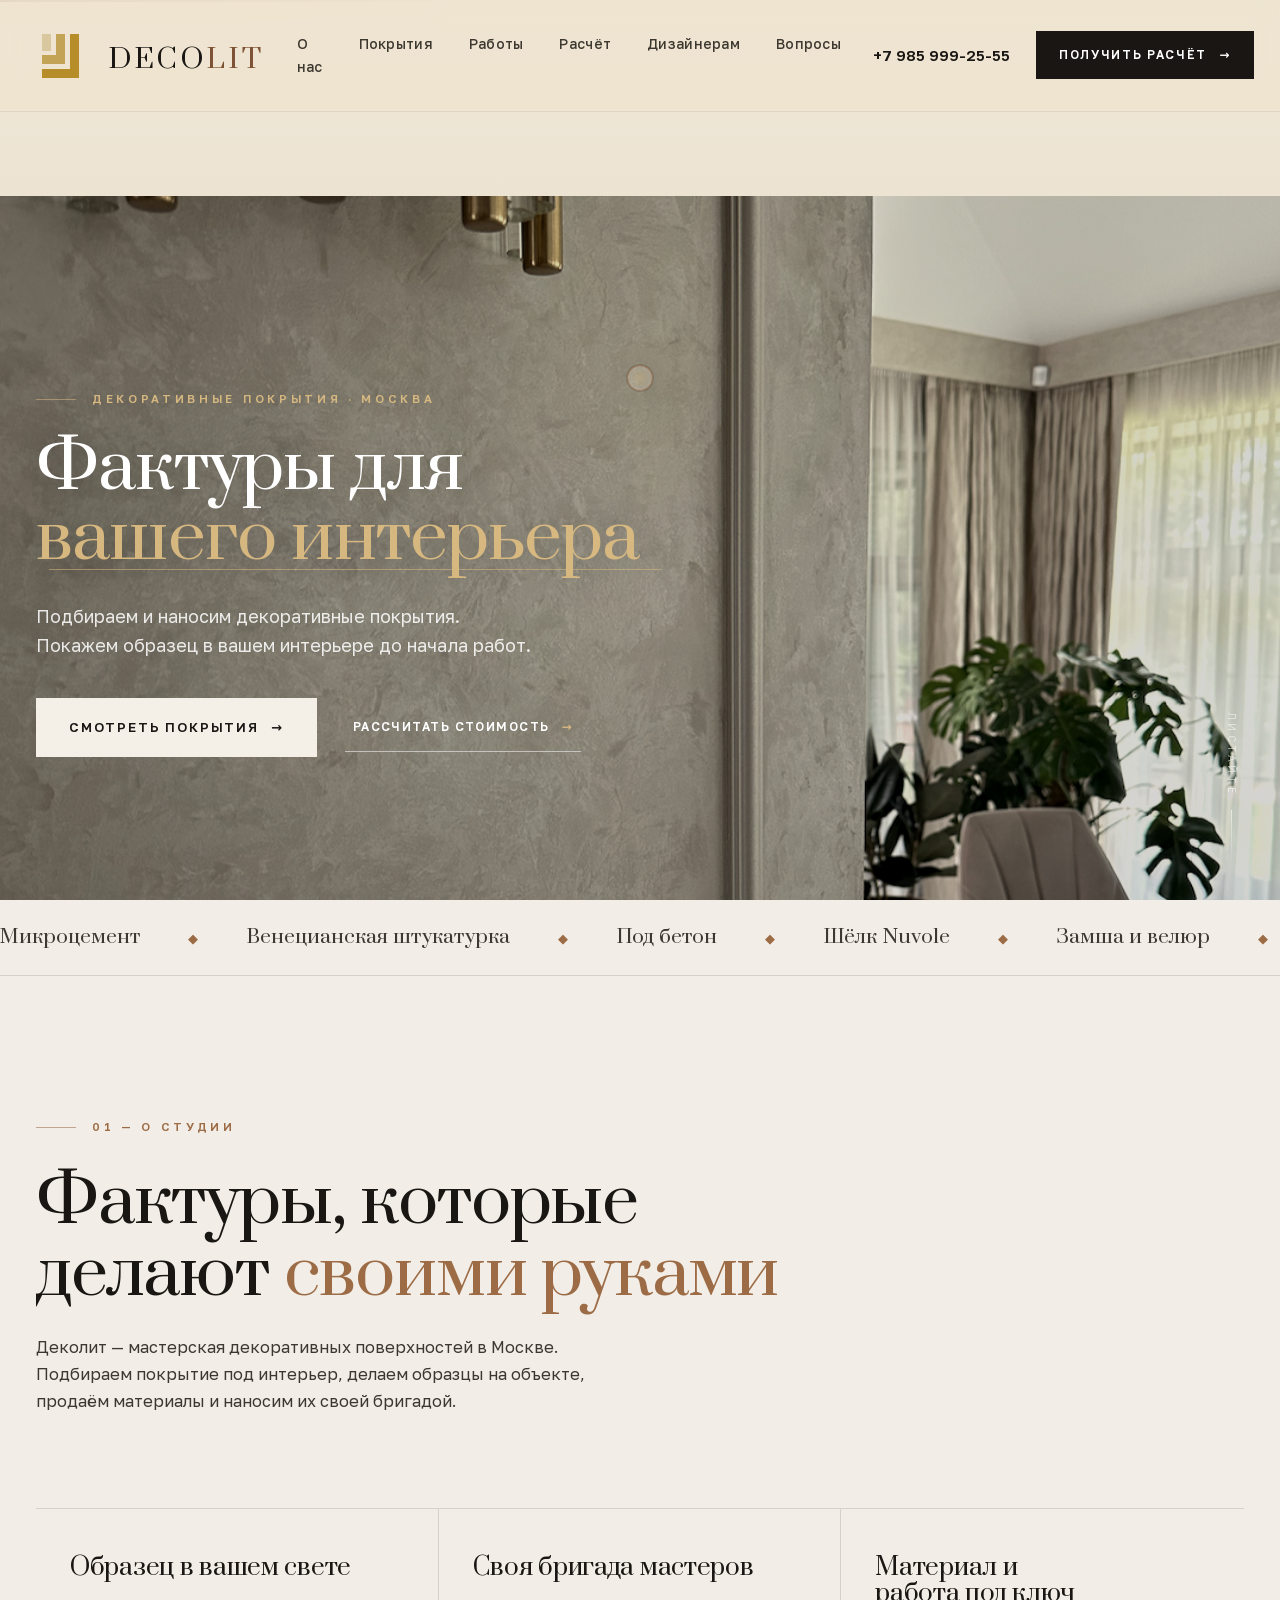
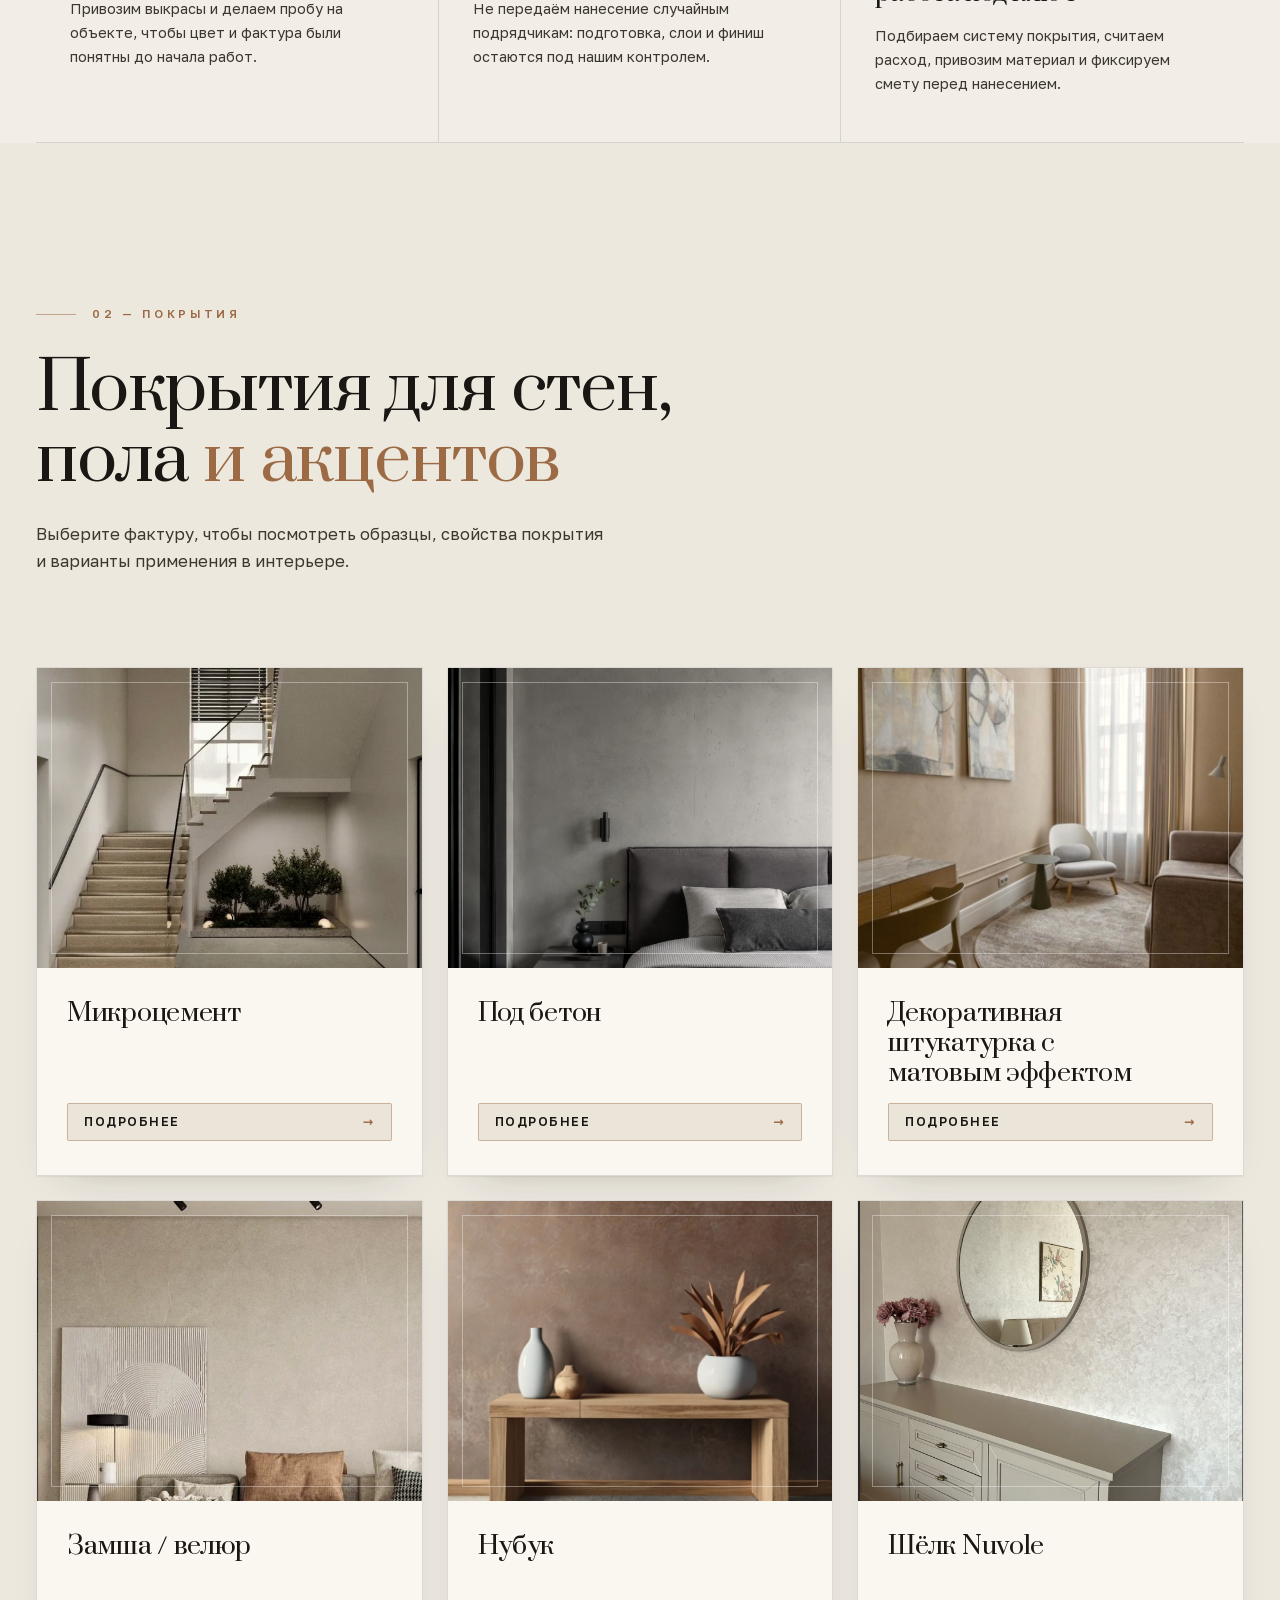
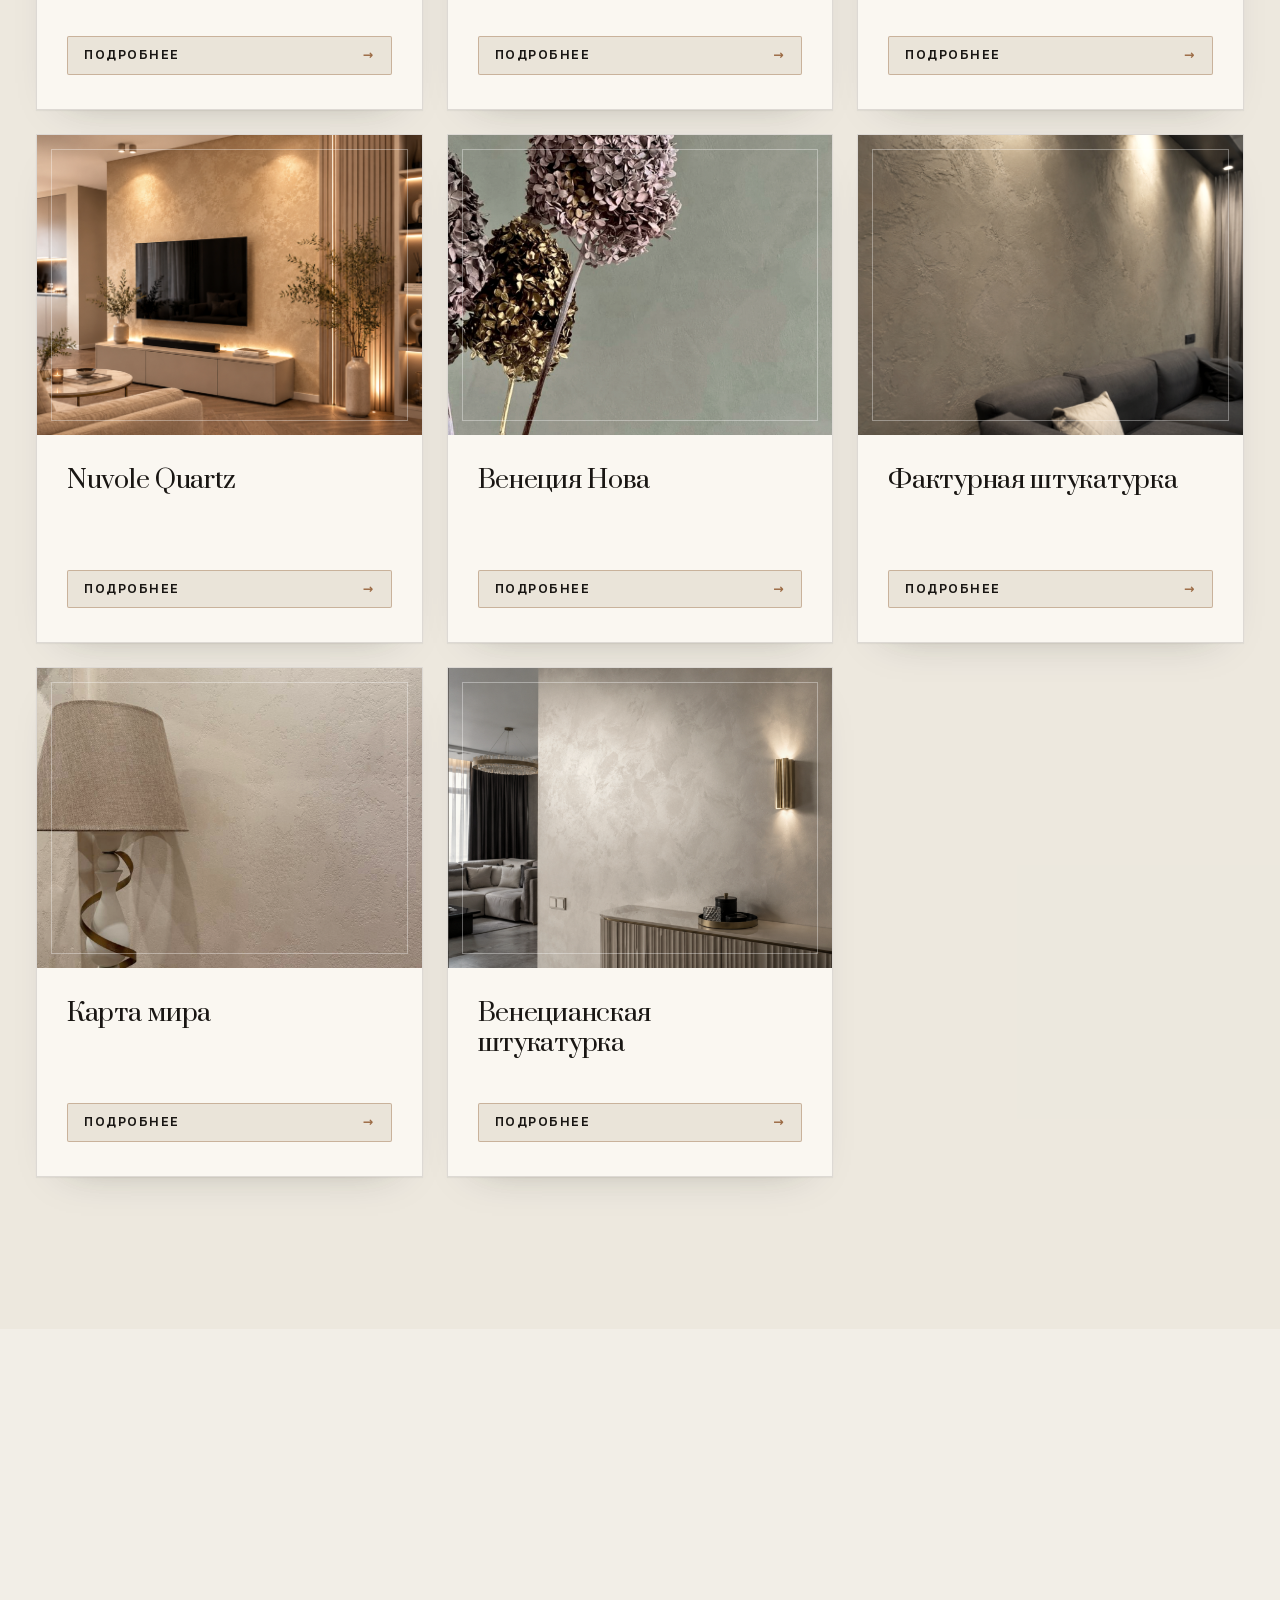
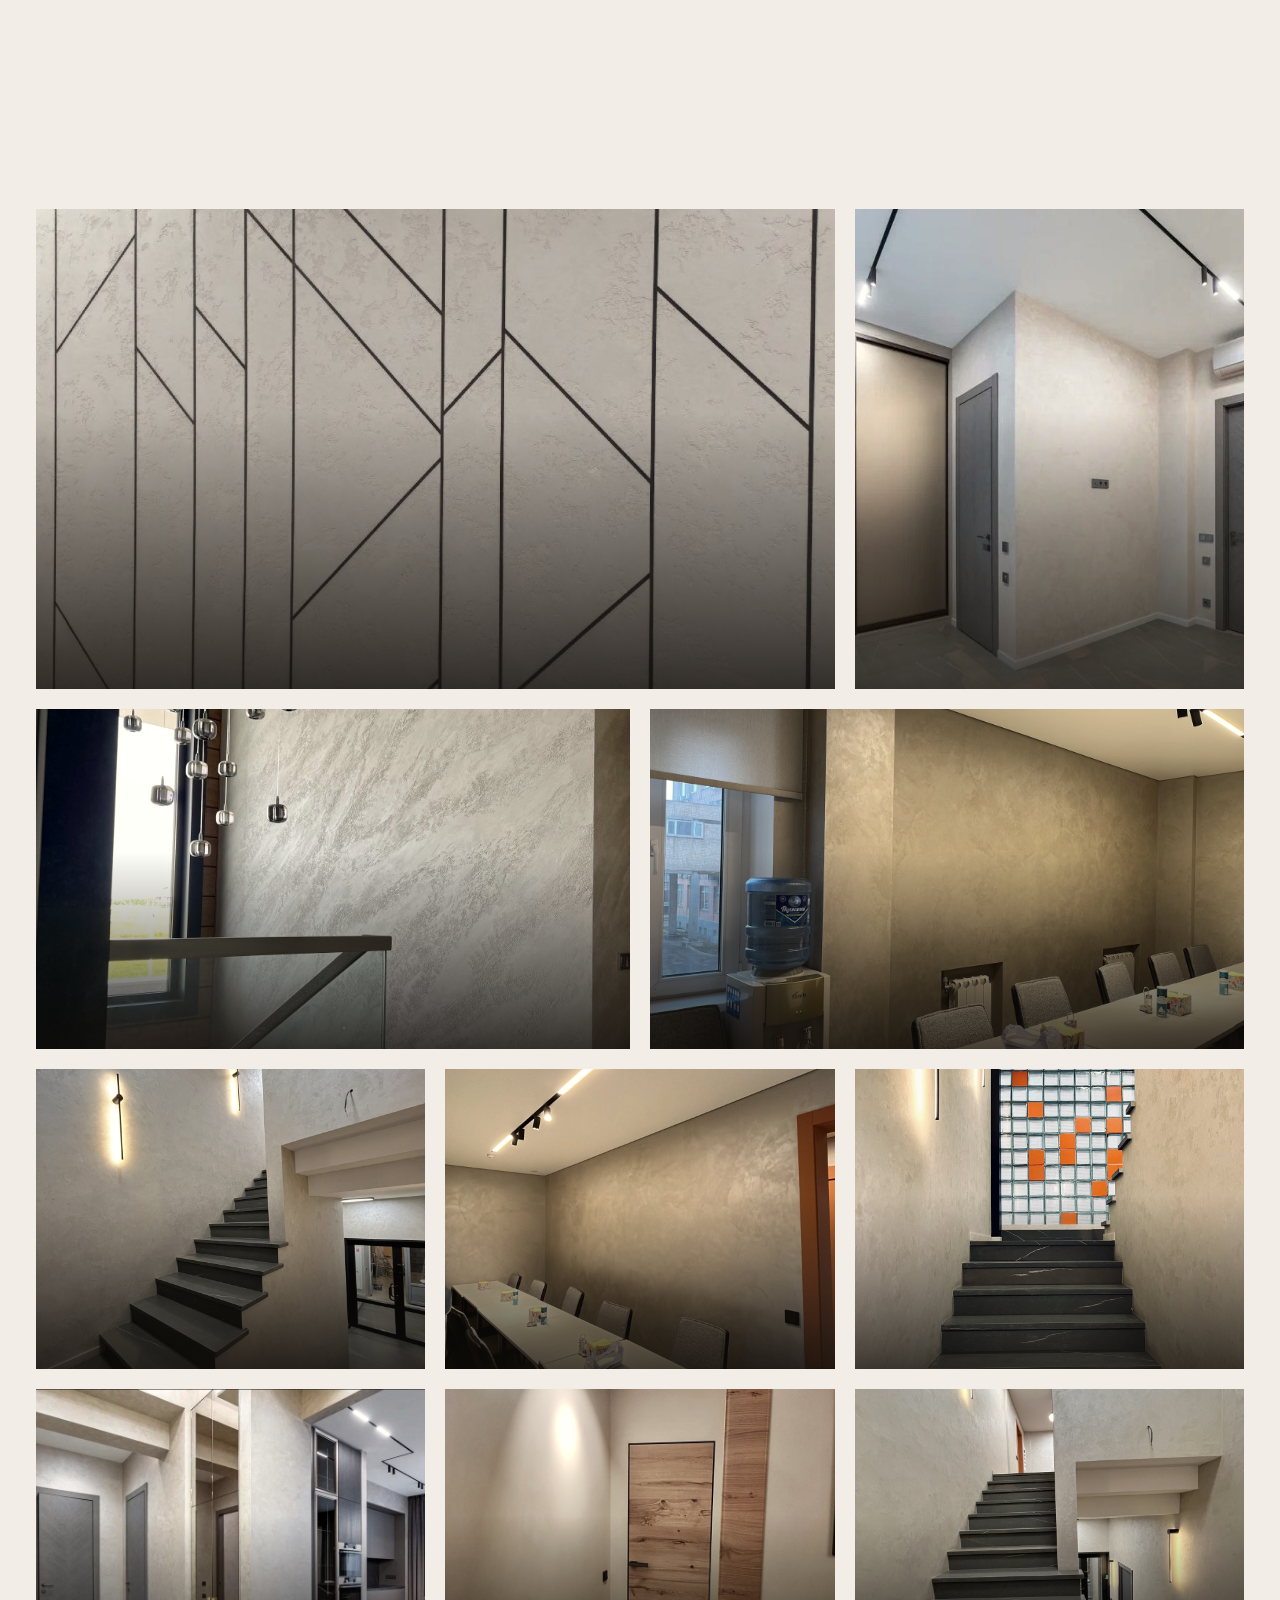
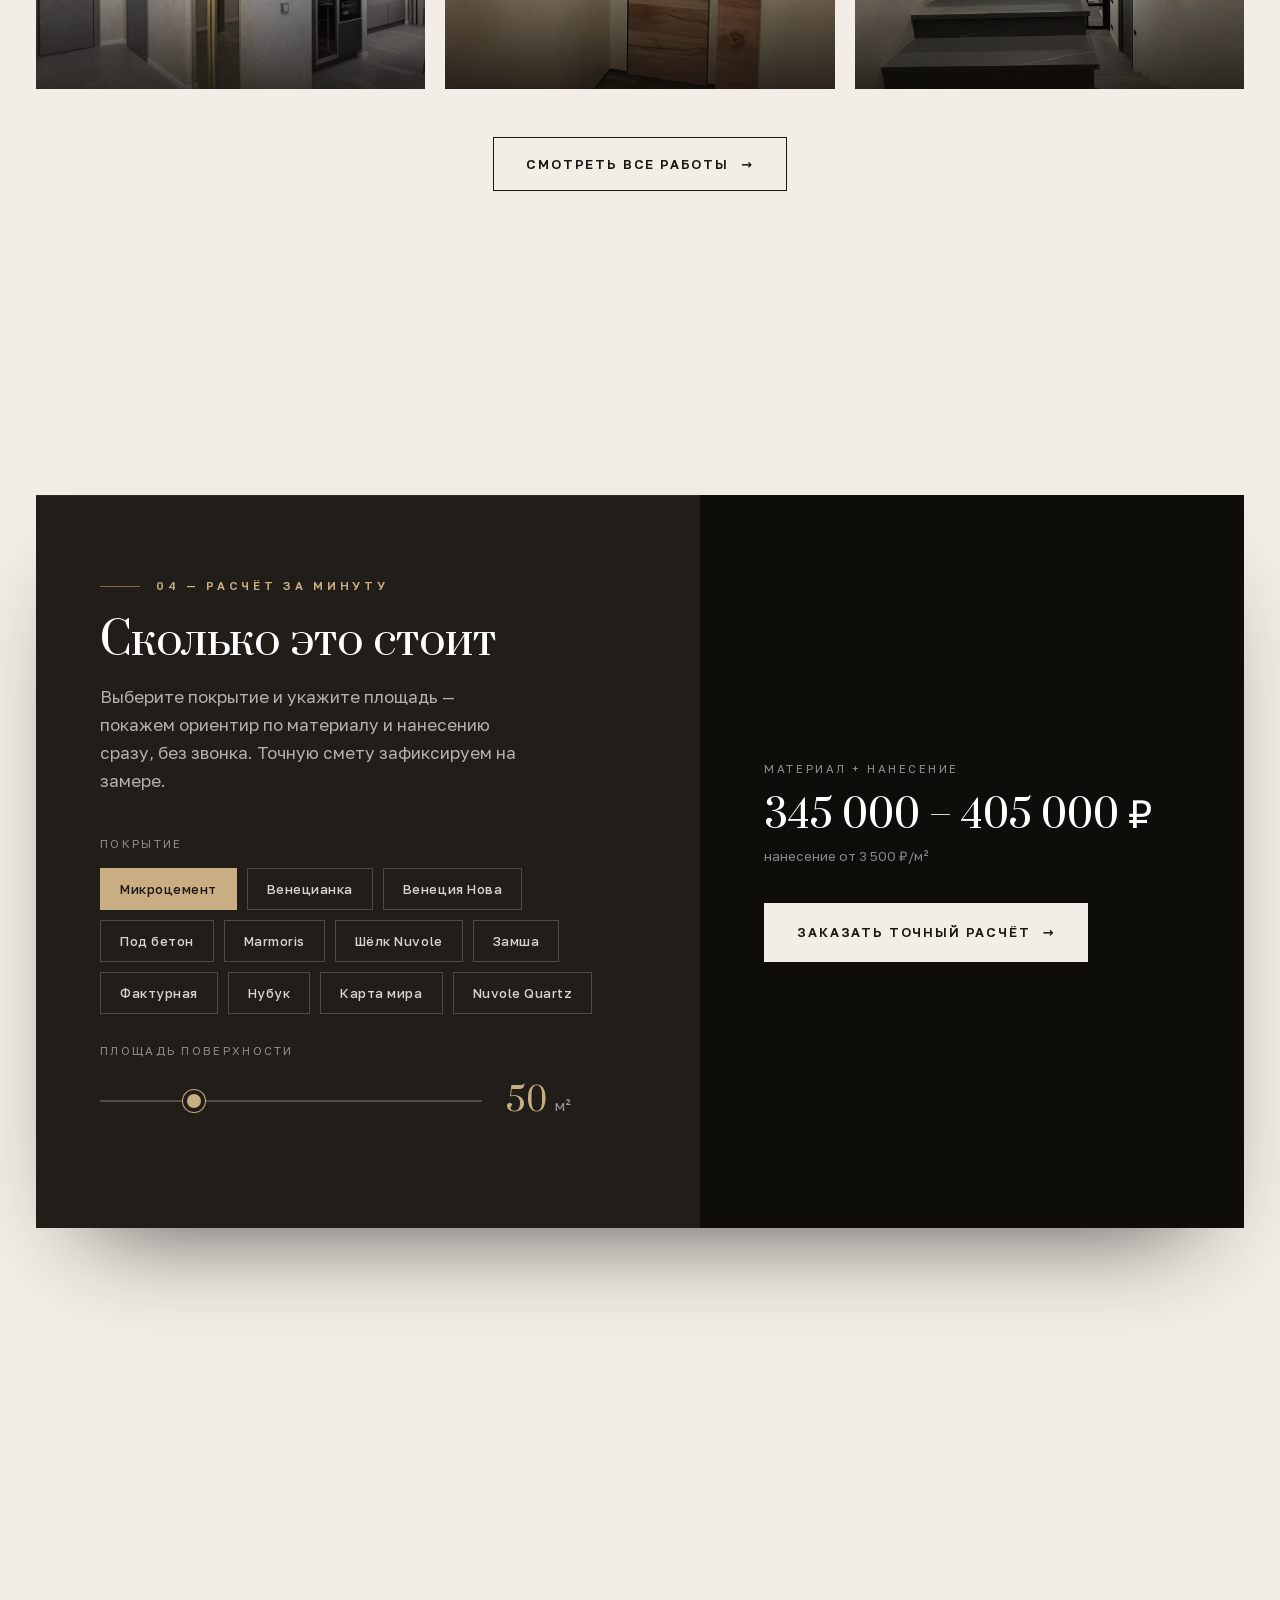
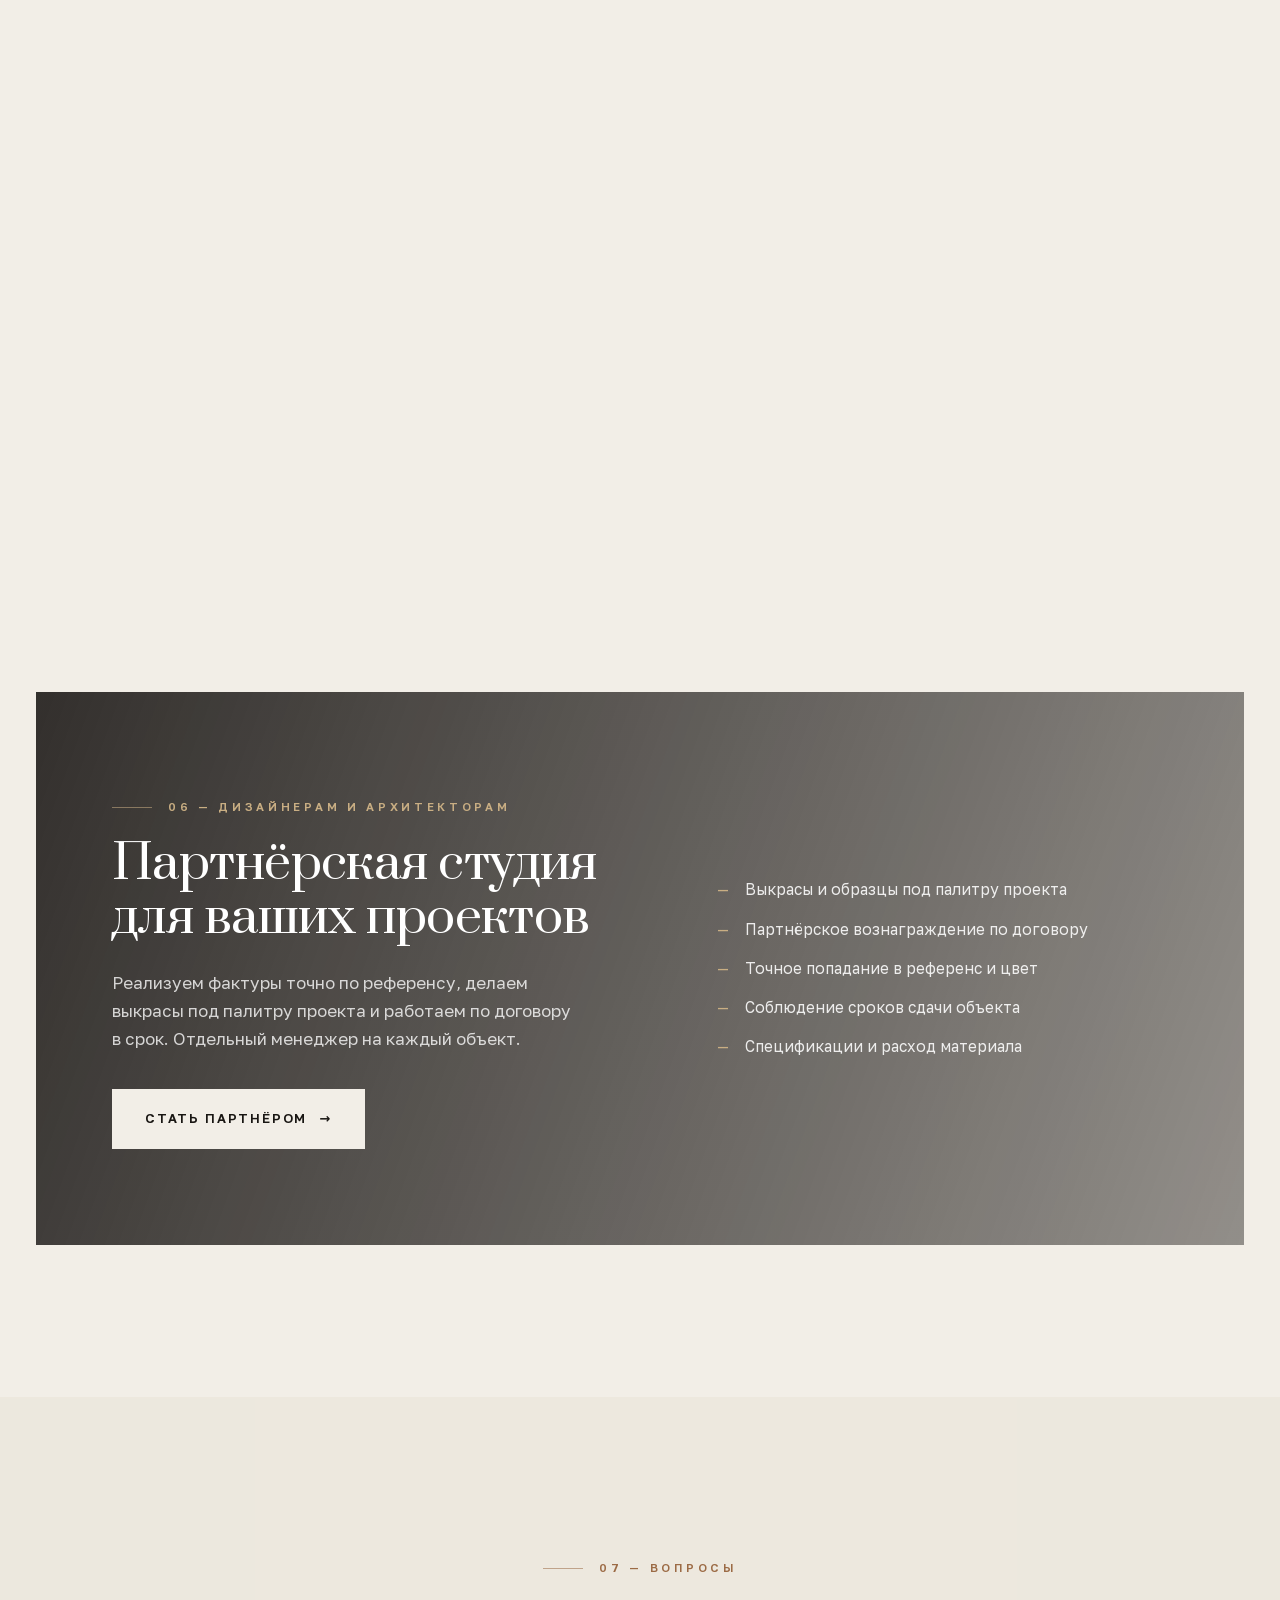
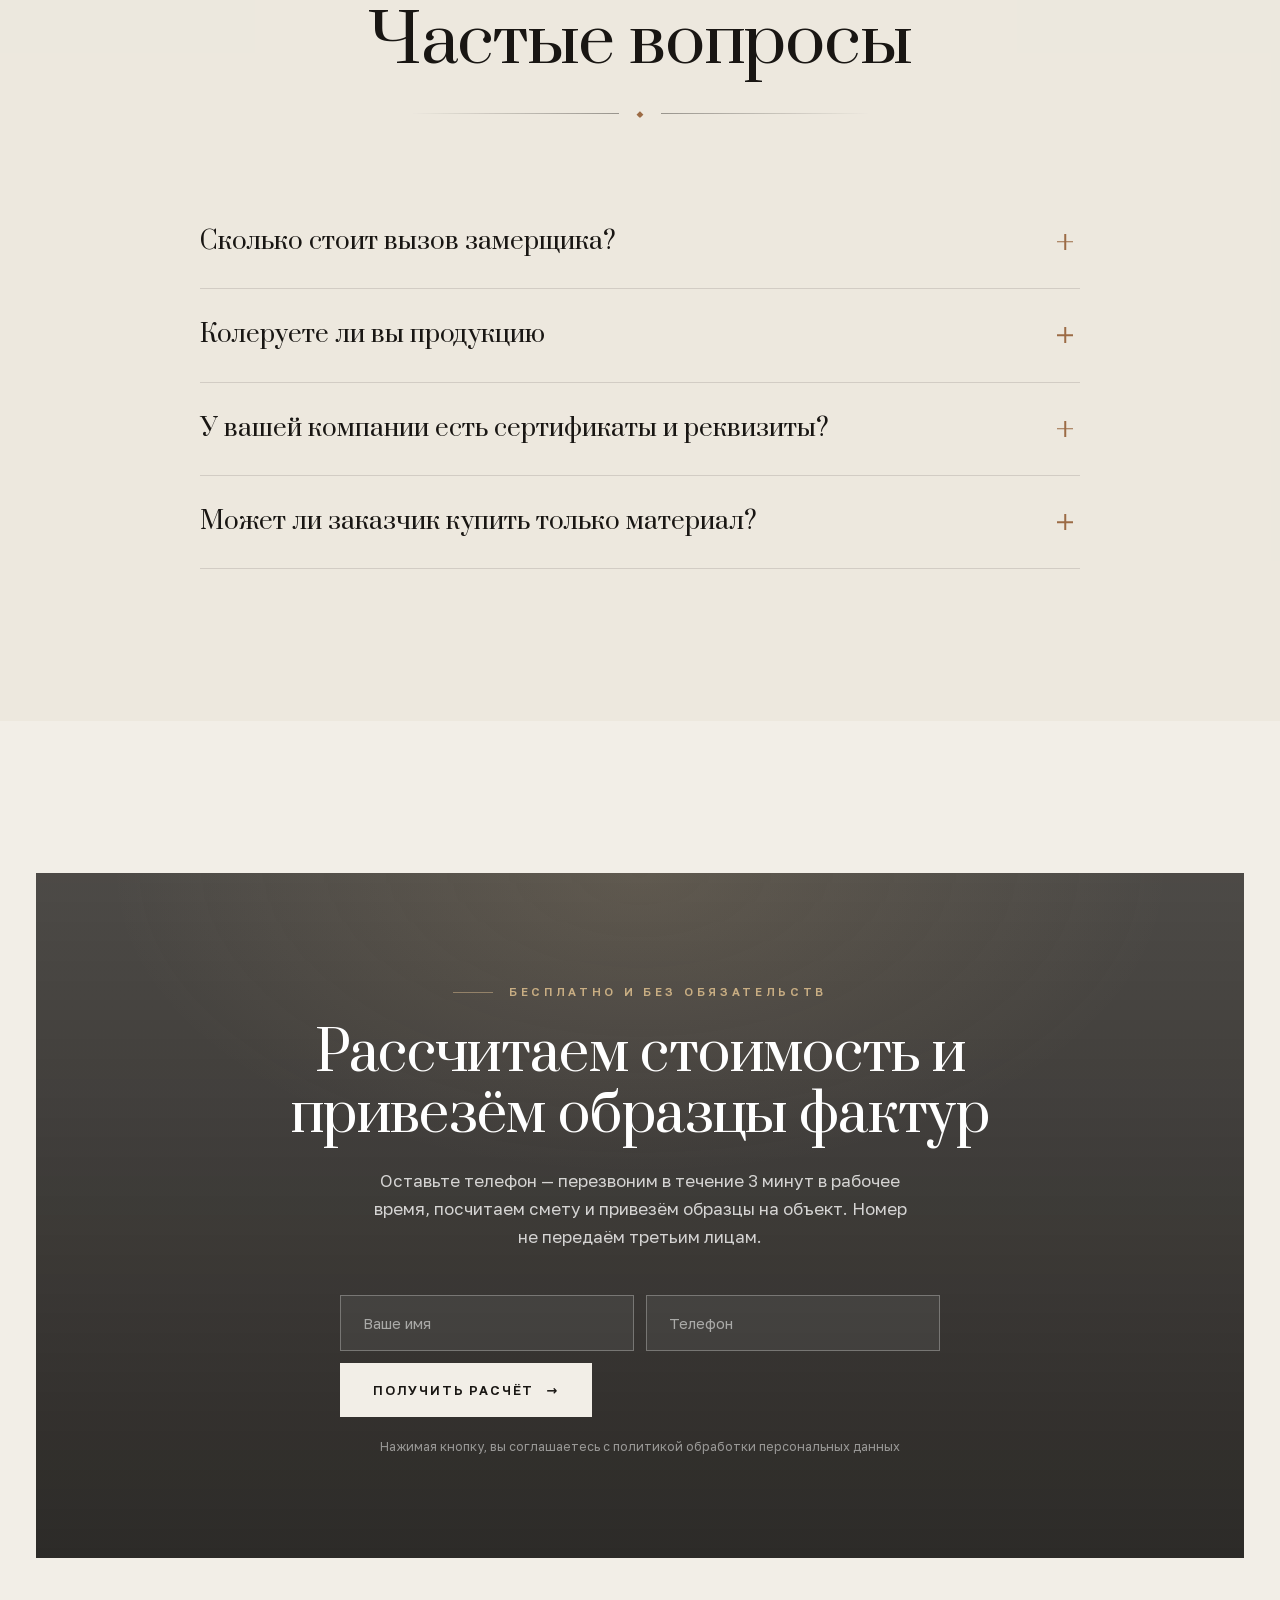
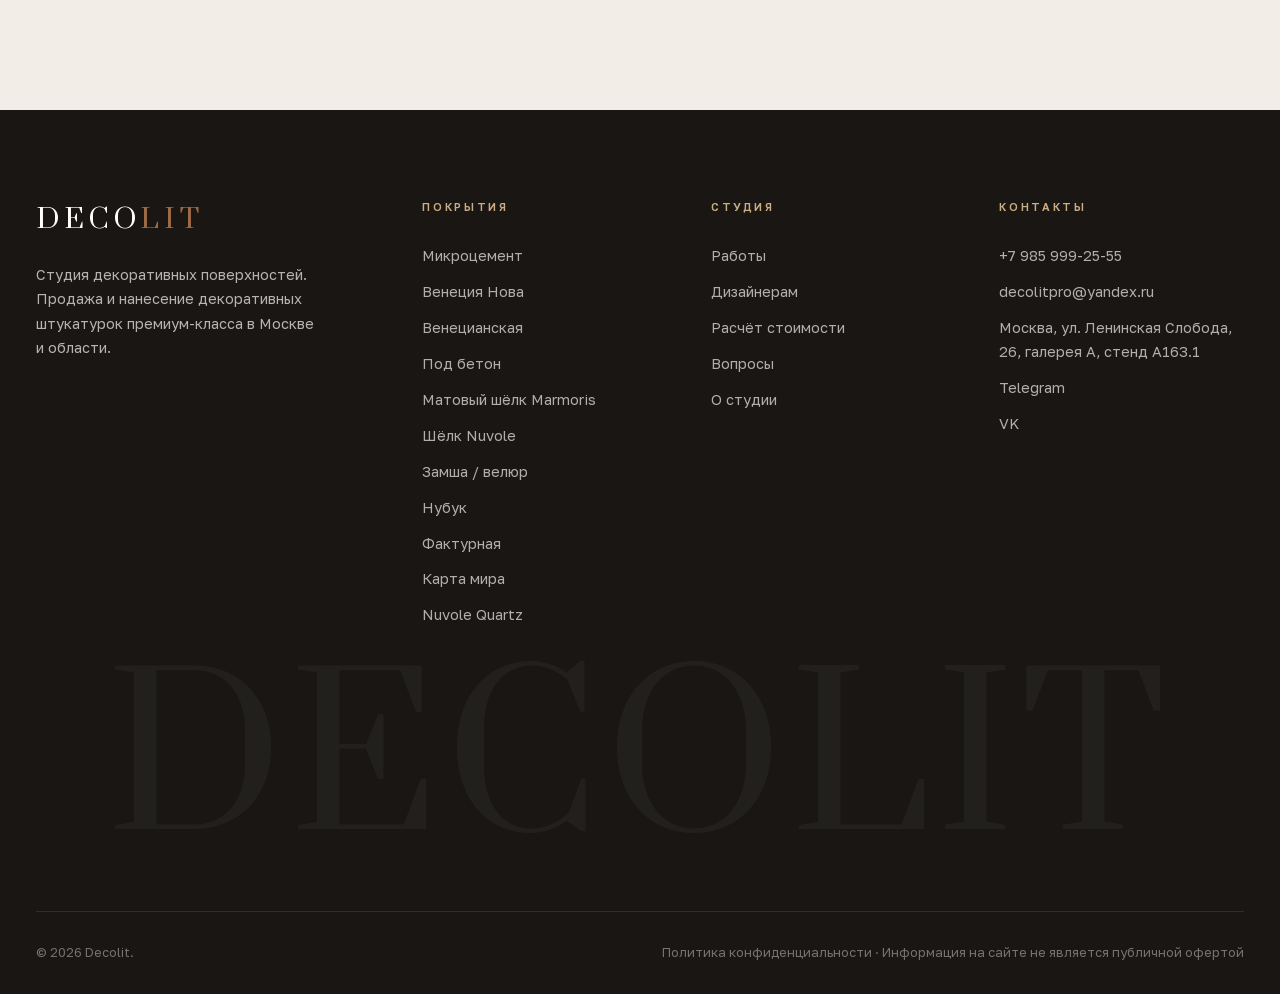
==== commit 027f7fa6: "Shift mobile hero content left" ====
--- a/site/index.html
+++ b/site/index.html
@@ -24,7 +24,7 @@
 <link rel="preload" href="assets/fonts/prata-cyr.woff2" as="font" type="font/woff2" crossorigin>
 <link rel="preload" href="assets/fonts/golos-cyr.woff2" as="font" type="font/woff2" crossorigin>
 <link rel="stylesheet" href="css/fonts.css">
-<link rel="stylesheet" href="css/style.css?v=lower-mobile-buttons-20260727">
+<link rel="stylesheet" href="css/style.css?v=mobile-hero-left-20260728">
 <link rel="stylesheet" href="css/effects.css">
 </head>
 <body class="hero-page">
--- a/site/css/style.css
+++ b/site/css/style.css
@@ -491,7 +491,7 @@
   body{font-size:16px}
   .wrap{padding:0 22px}
   .hero{min-height:100svh;padding-top:112px;padding-bottom:310px;color:#fff}
-  .hero-inner{width:100%;max-width:var(--maxw);margin:0 auto;padding:0 22px}
+  .hero-inner{width:100%;max-width:var(--maxw);margin:0 auto;padding:0 16px}
   .hero-bg::before{background-position:58% center;animation:none;transform:none}
   .hero-bg::after{background:linear-gradient(180deg,rgba(8,6,4,.08) 0%,rgba(8,6,4,.12) 34%,rgba(8,6,4,.76) 100%)}
   .hero h1{max-width:100%;margin-top:18px;font-size:clamp(32px,8.7vw,36px);line-height:1.1}
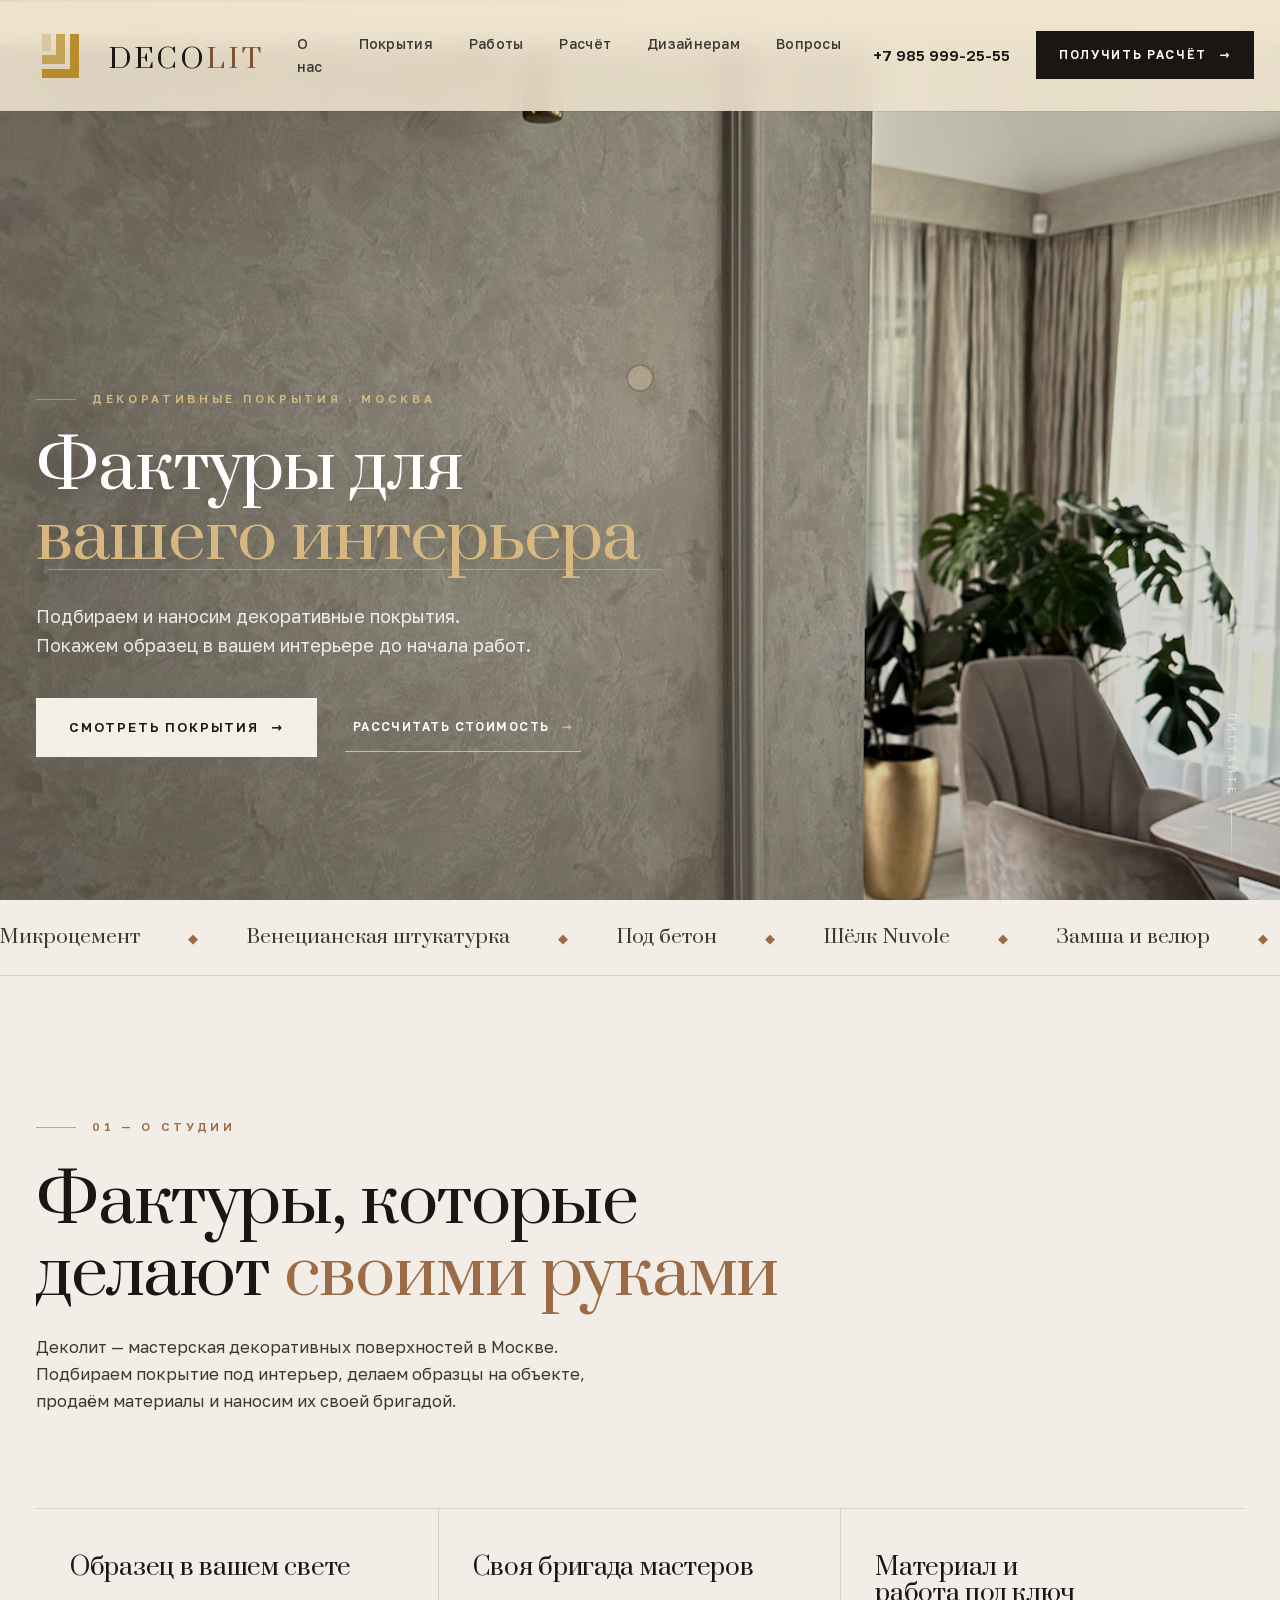
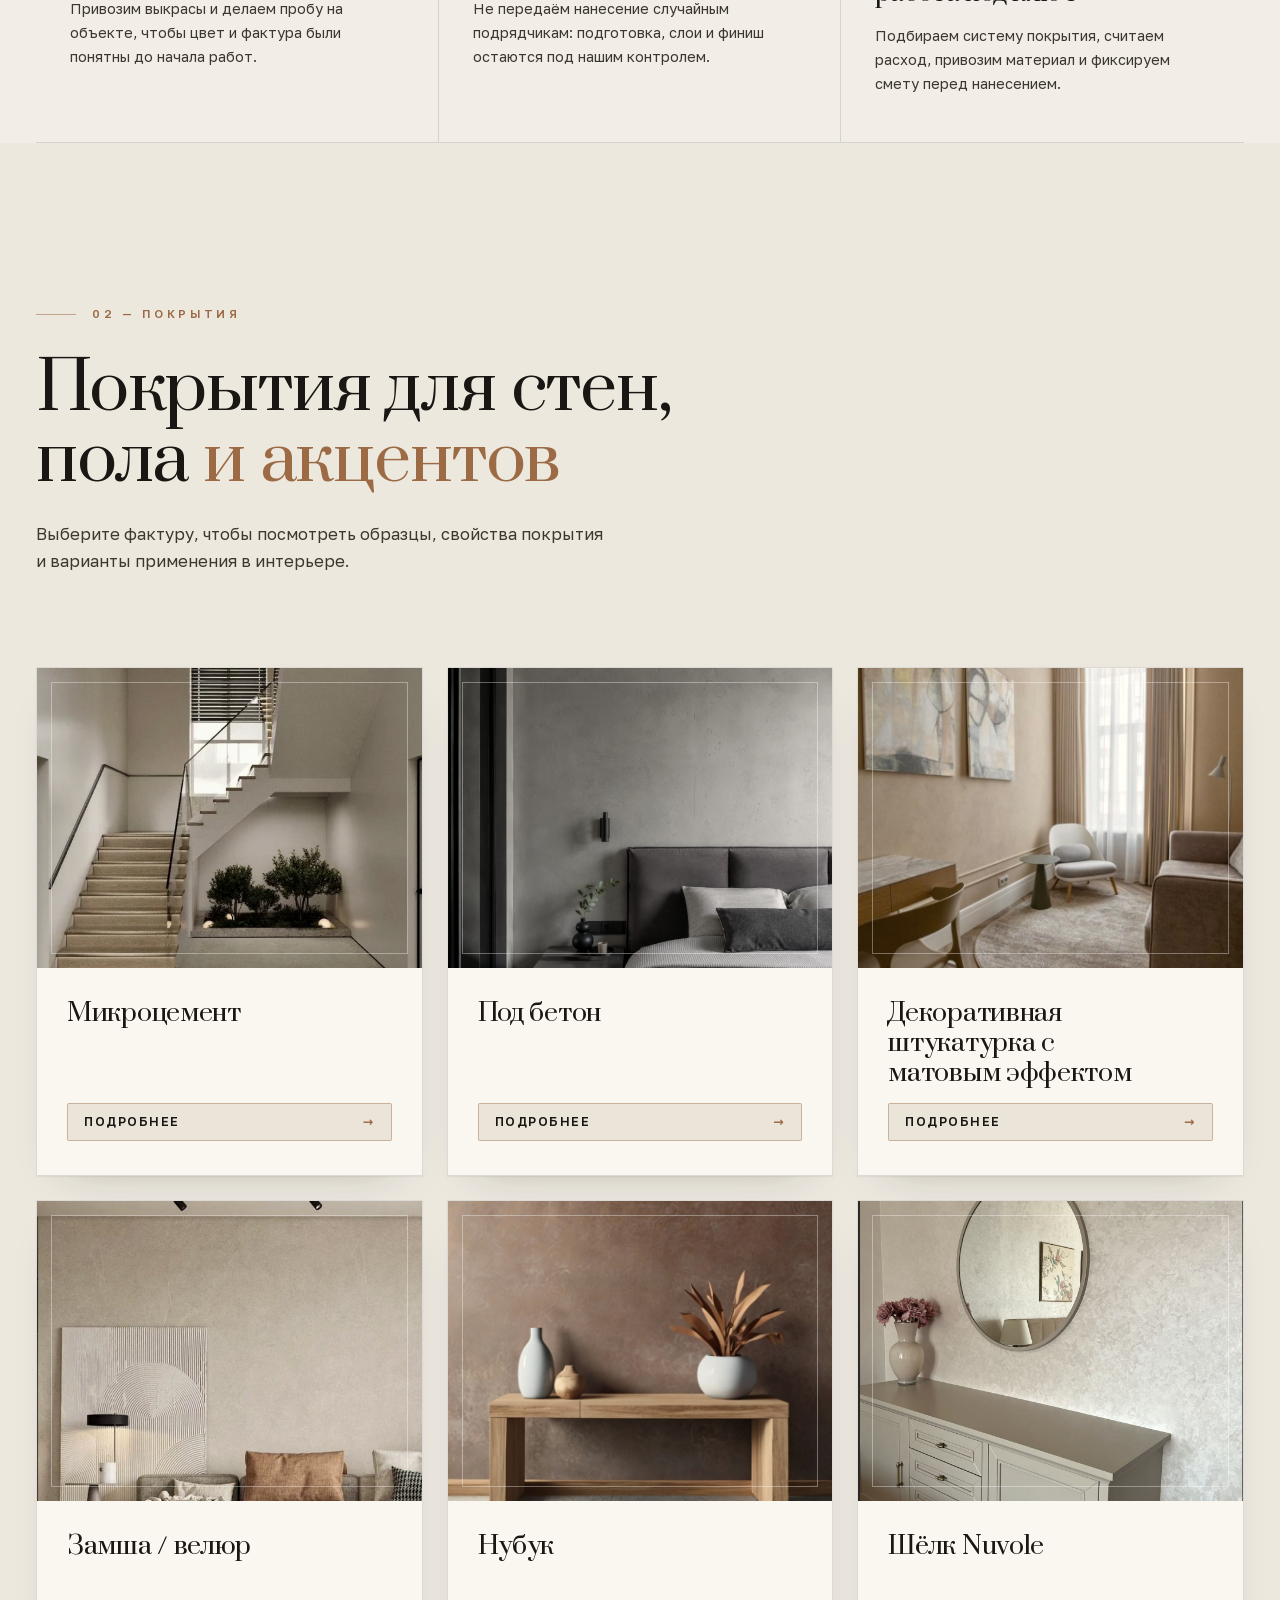
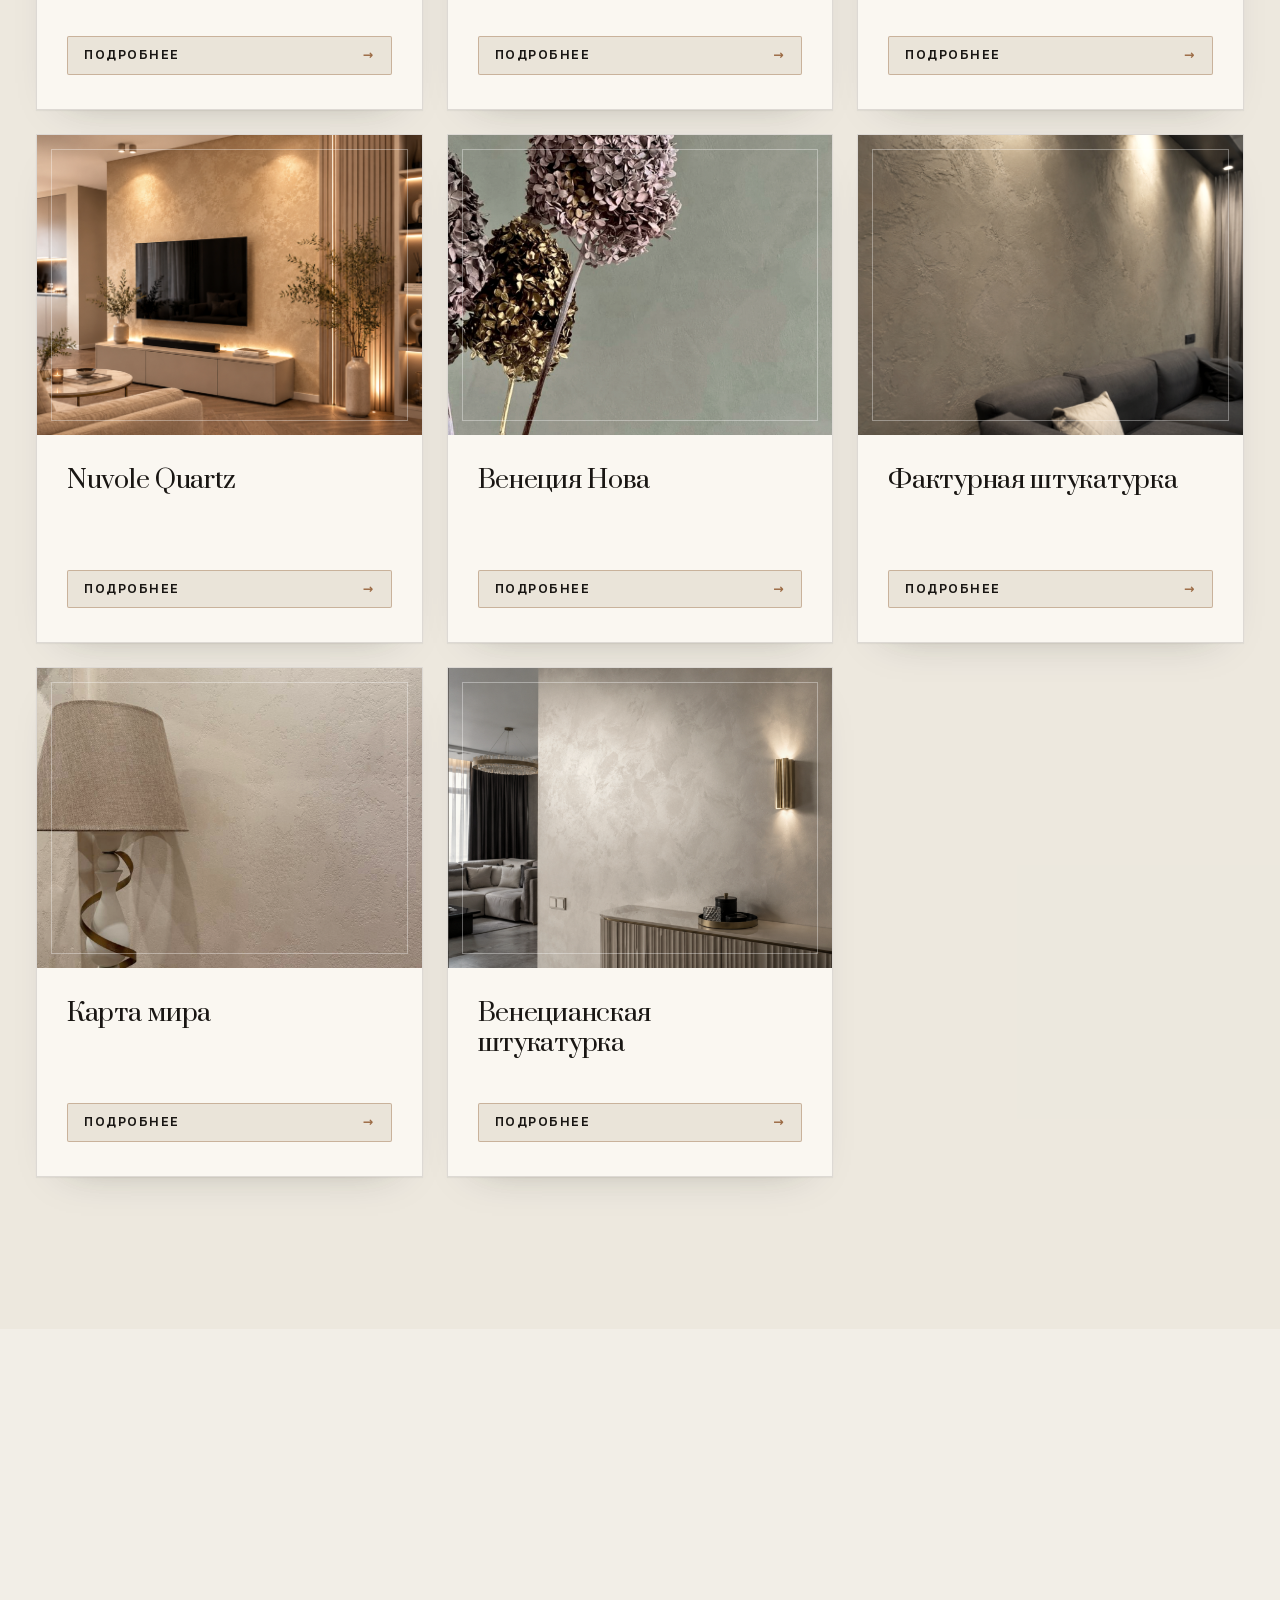
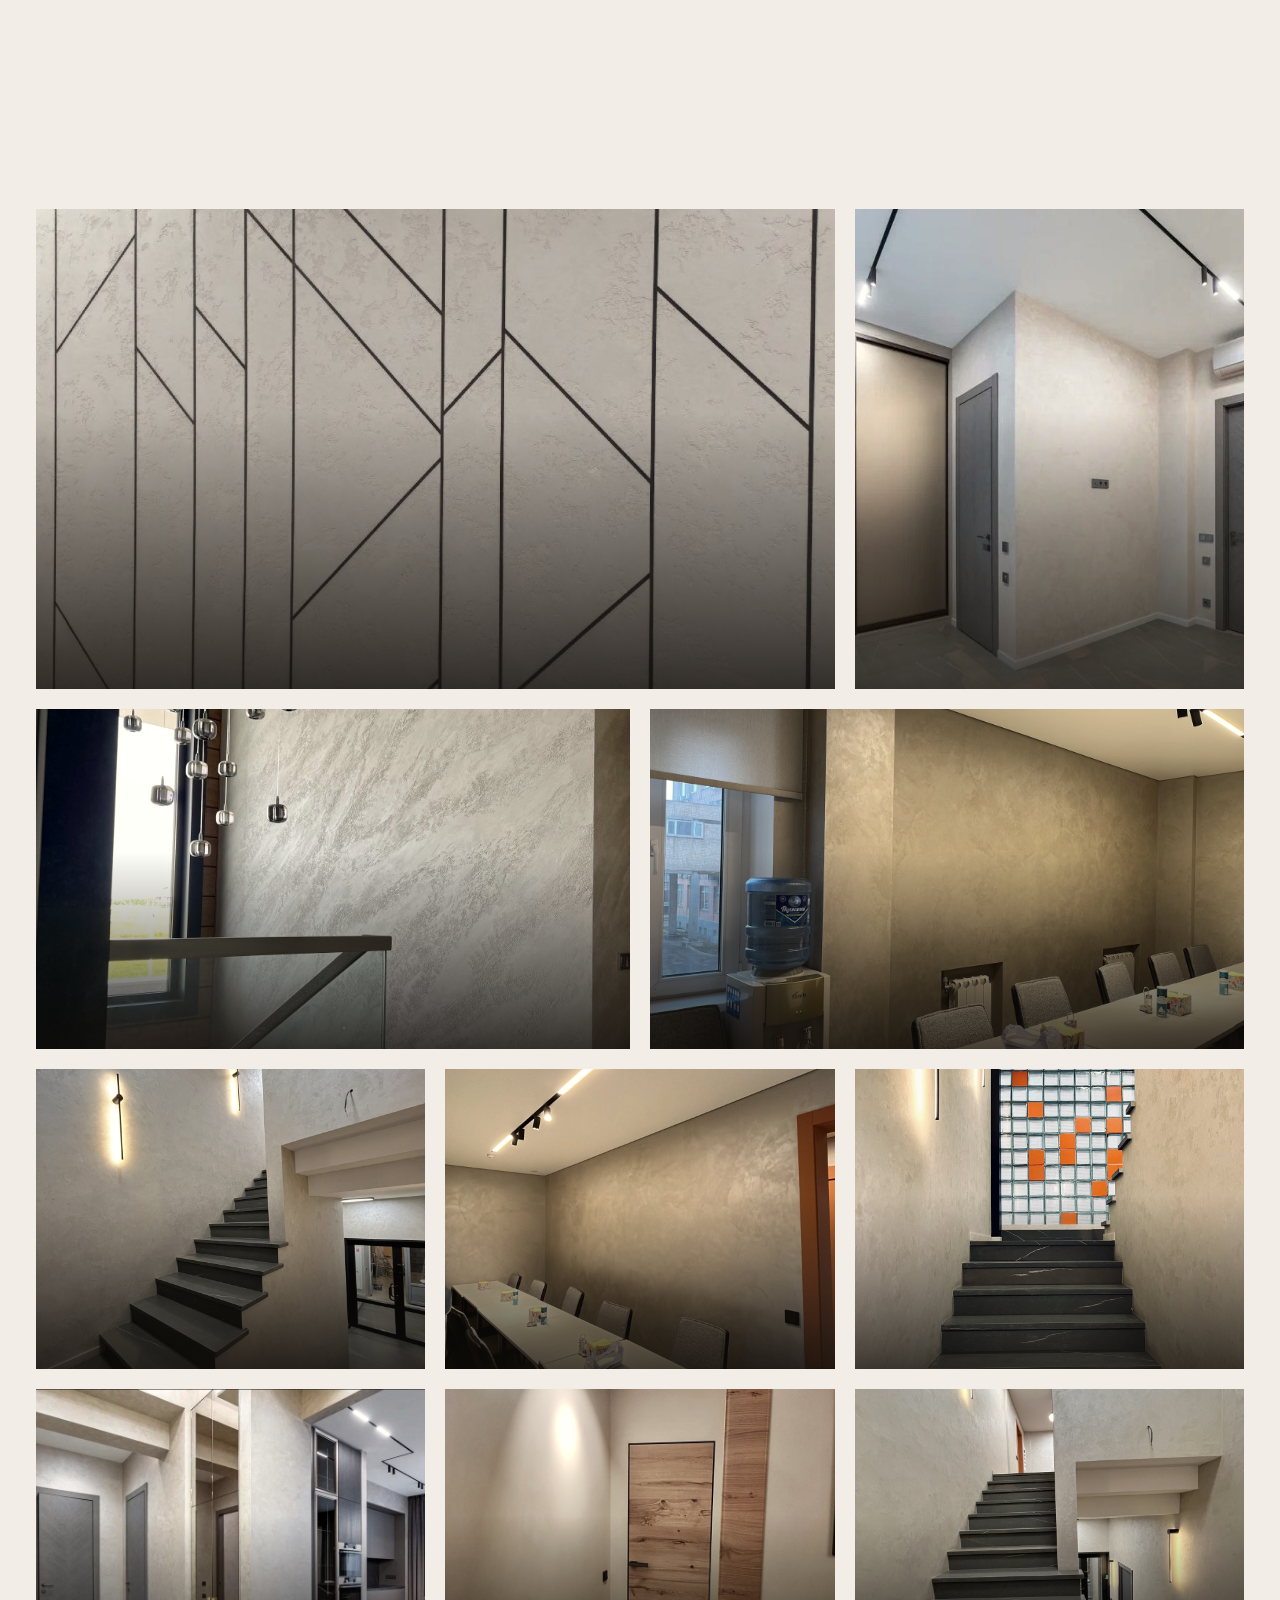
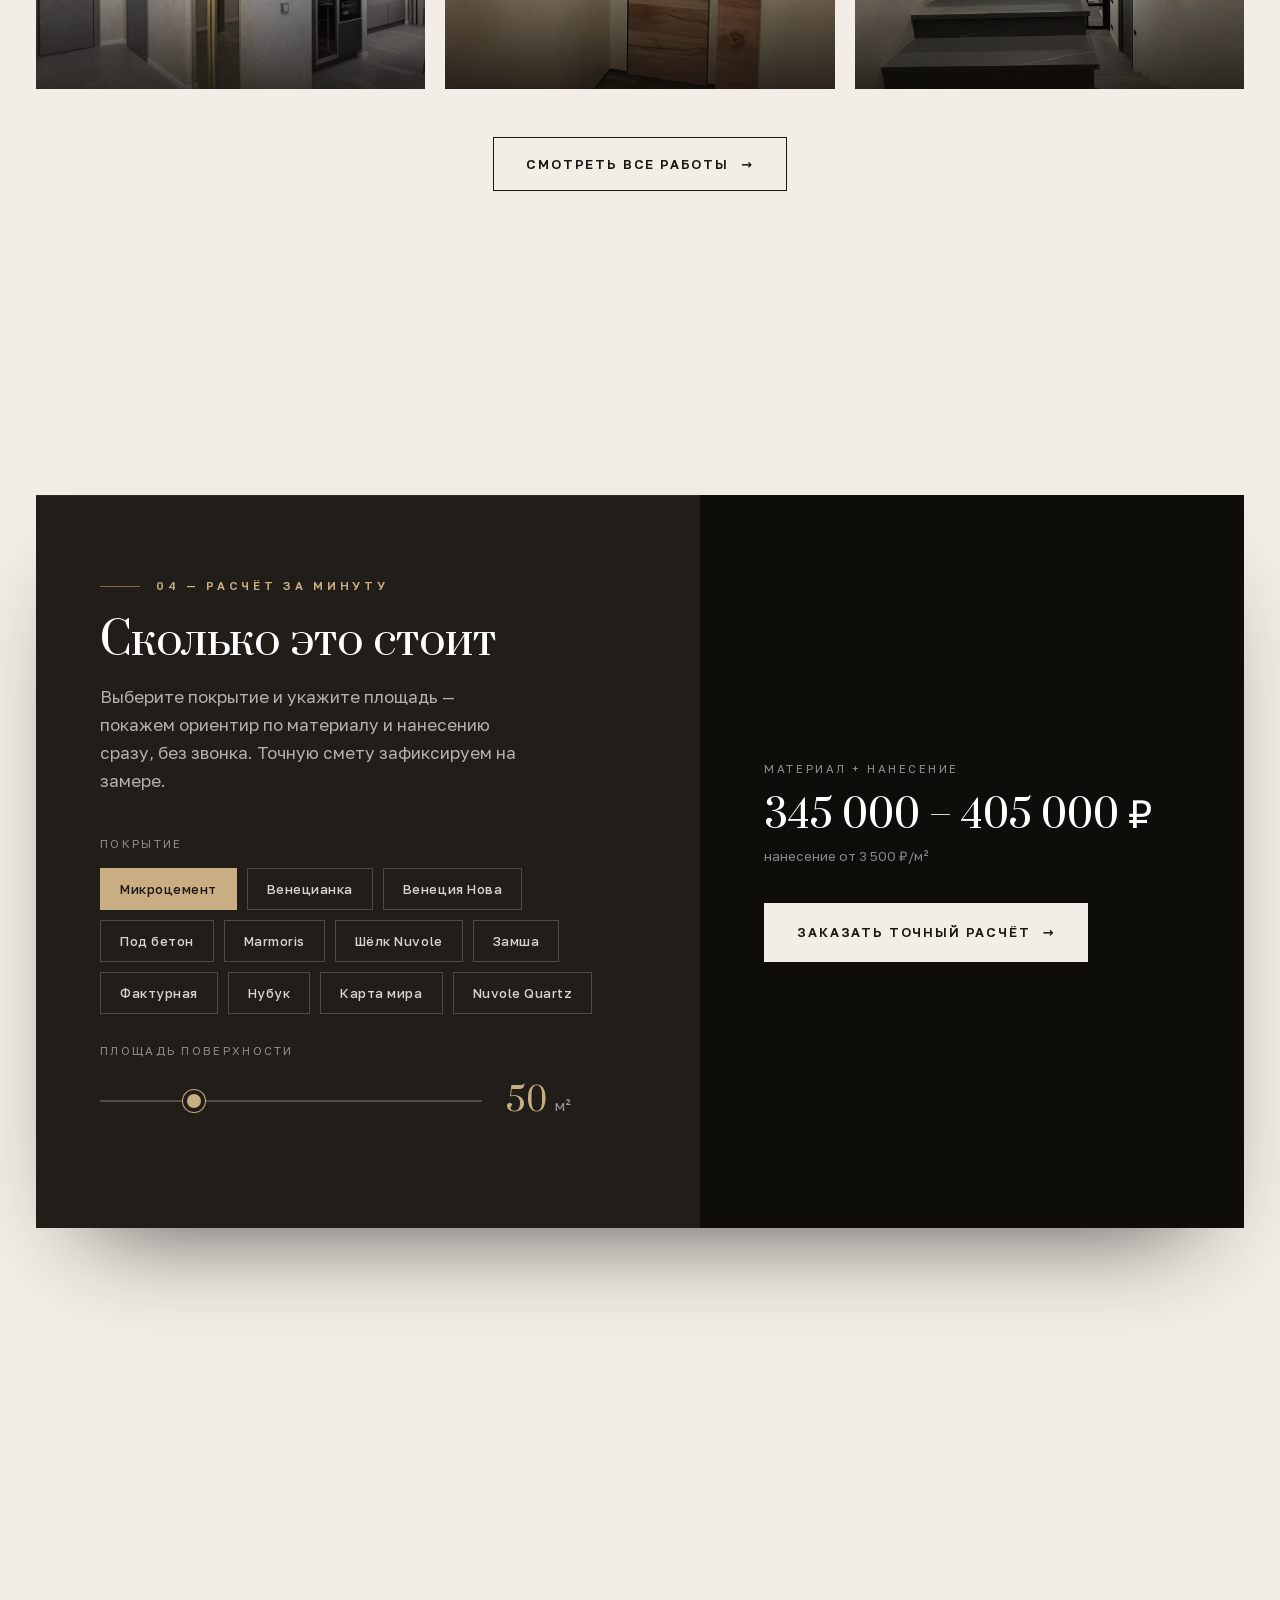
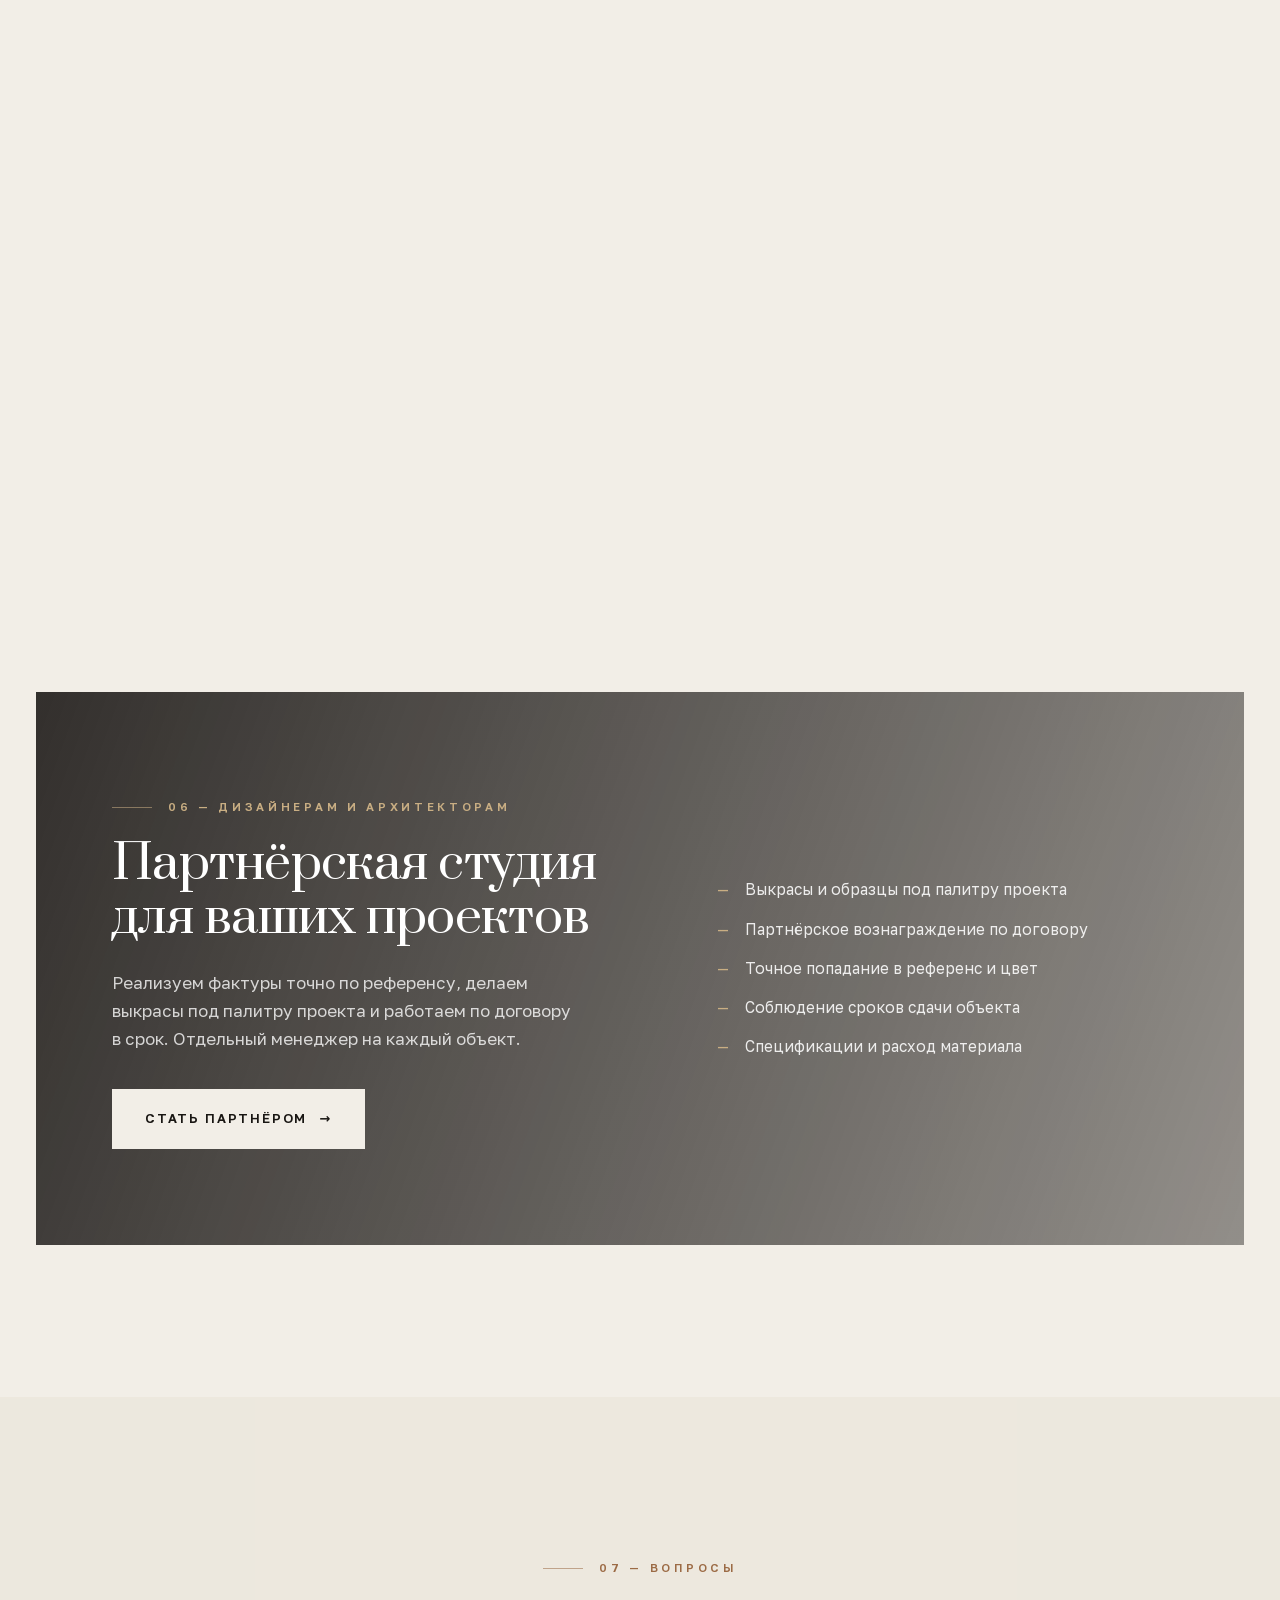
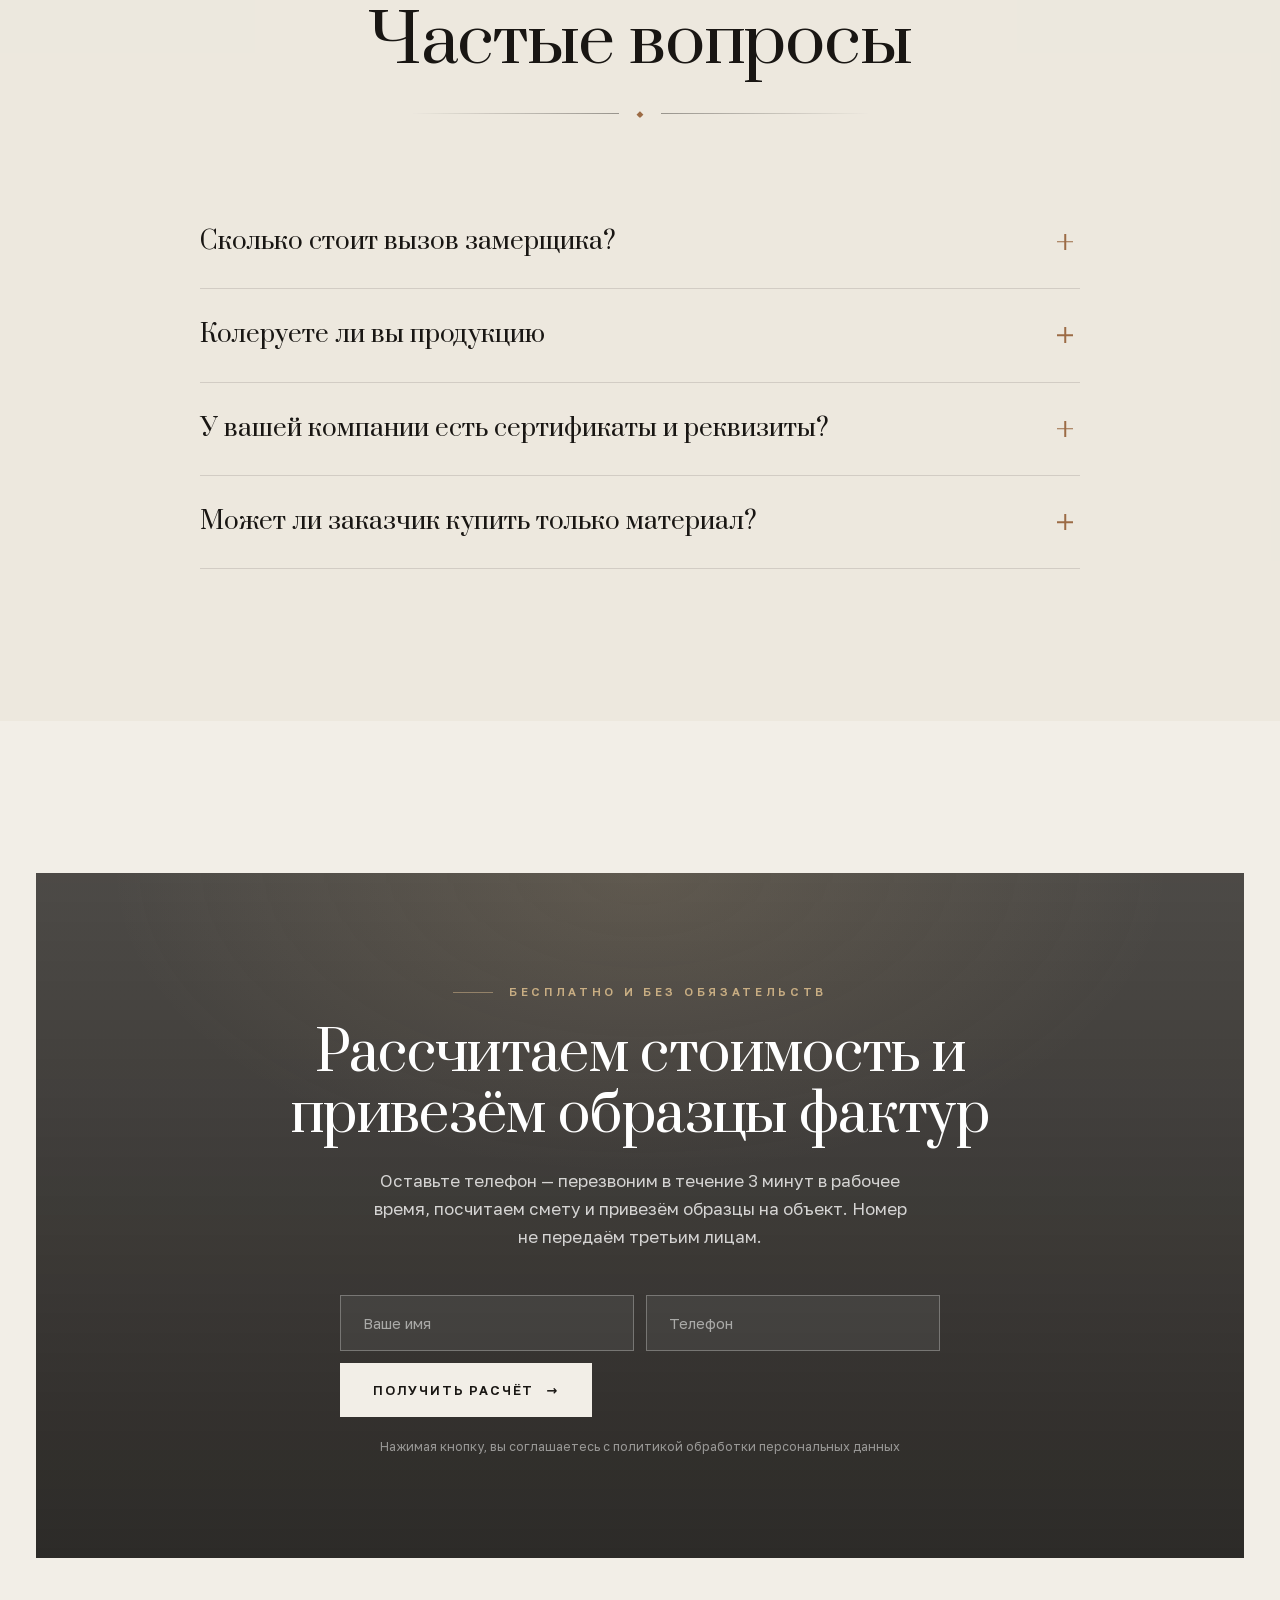
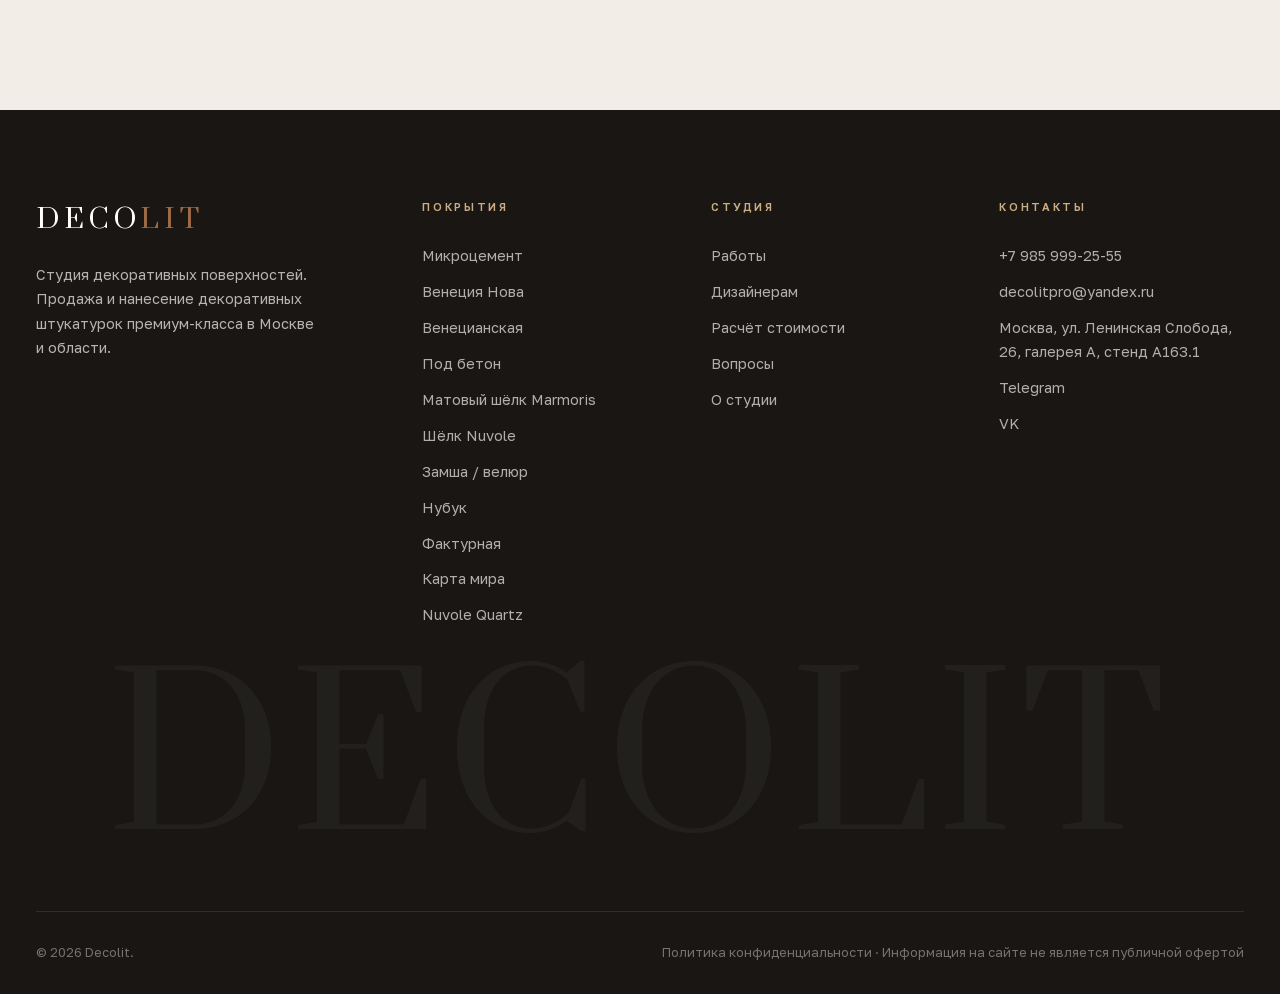
==== commit 4c20c561: "Update website social preview image" ====
--- a/site/index.html
+++ b/site/index.html
@@ -14,13 +14,13 @@
 <meta property="og:title" content="Деколит — студия декоративных поверхностей · Москва">
 <meta property="og:description" content="Микроцемент, венецианка, бетон, шёлк и авторские фактуры. Продаём материалы и наносим своей бригадой. Образец на вашем объекте, гарантия 3 года.">
 <meta property="og:url" content="https://decolitpro.ru/">
-<meta property="og:image" content="https://decolitpro.ru/assets/img/og-image.png">
+<meta property="og:image" content="https://decolitpro.ru/assets/img/og-hero-20260801.png">
 <meta property="og:image:width" content="1717">
 <meta property="og:image:height" content="916">
 <meta name="twitter:card" content="summary_large_image">
 <meta name="twitter:title" content="Деколит — студия декоративных поверхностей">
 <meta name="twitter:description" content="Декоративные штукатурки премиум-класса. Продажа материалов и нанесение. Гарантия 3 года.">
-<meta name="twitter:image" content="https://decolitpro.ru/assets/img/og-image.png">
+<meta name="twitter:image" content="https://decolitpro.ru/assets/img/og-hero-20260801.png">
 <link rel="preload" href="assets/fonts/prata-cyr.woff2" as="font" type="font/woff2" crossorigin>
 <link rel="preload" href="assets/fonts/golos-cyr.woff2" as="font" type="font/woff2" crossorigin>
 <link rel="stylesheet" href="css/fonts.css">
@@ -398,7 +398,7 @@
       "@id": "https://decolitpro.ru/#organization",
       "name": "Деколит",
       "description": "Студия декоративных поверхностей: продажа материалов и нанесение декоративных штукатурок премиум-класса.",
-      "image": "https://decolitpro.ru/assets/img/og-image.png",
+      "image": "https://decolitpro.ru/assets/img/og-hero-20260801.png",
       "url": "https://decolitpro.ru/",
       "telephone": "+79859992555",
       "email": "decolitpro@yandex.ru",
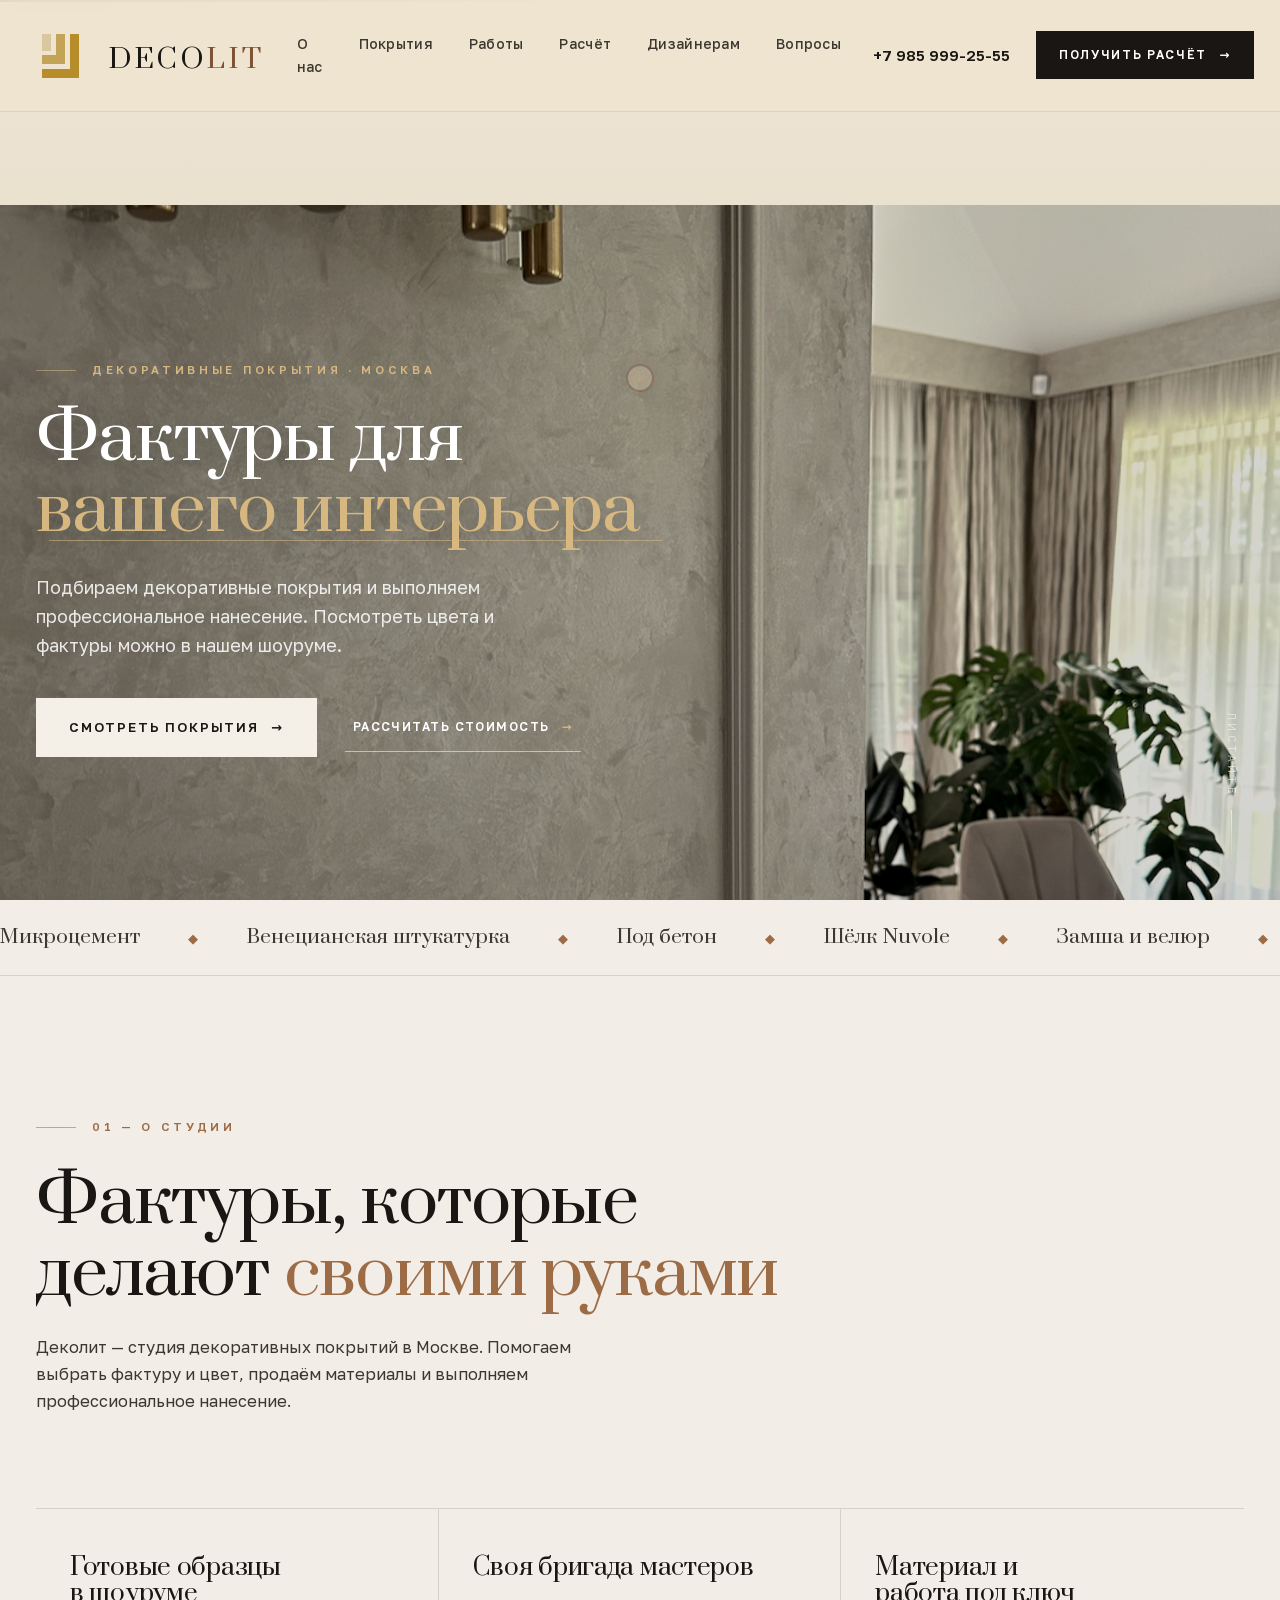
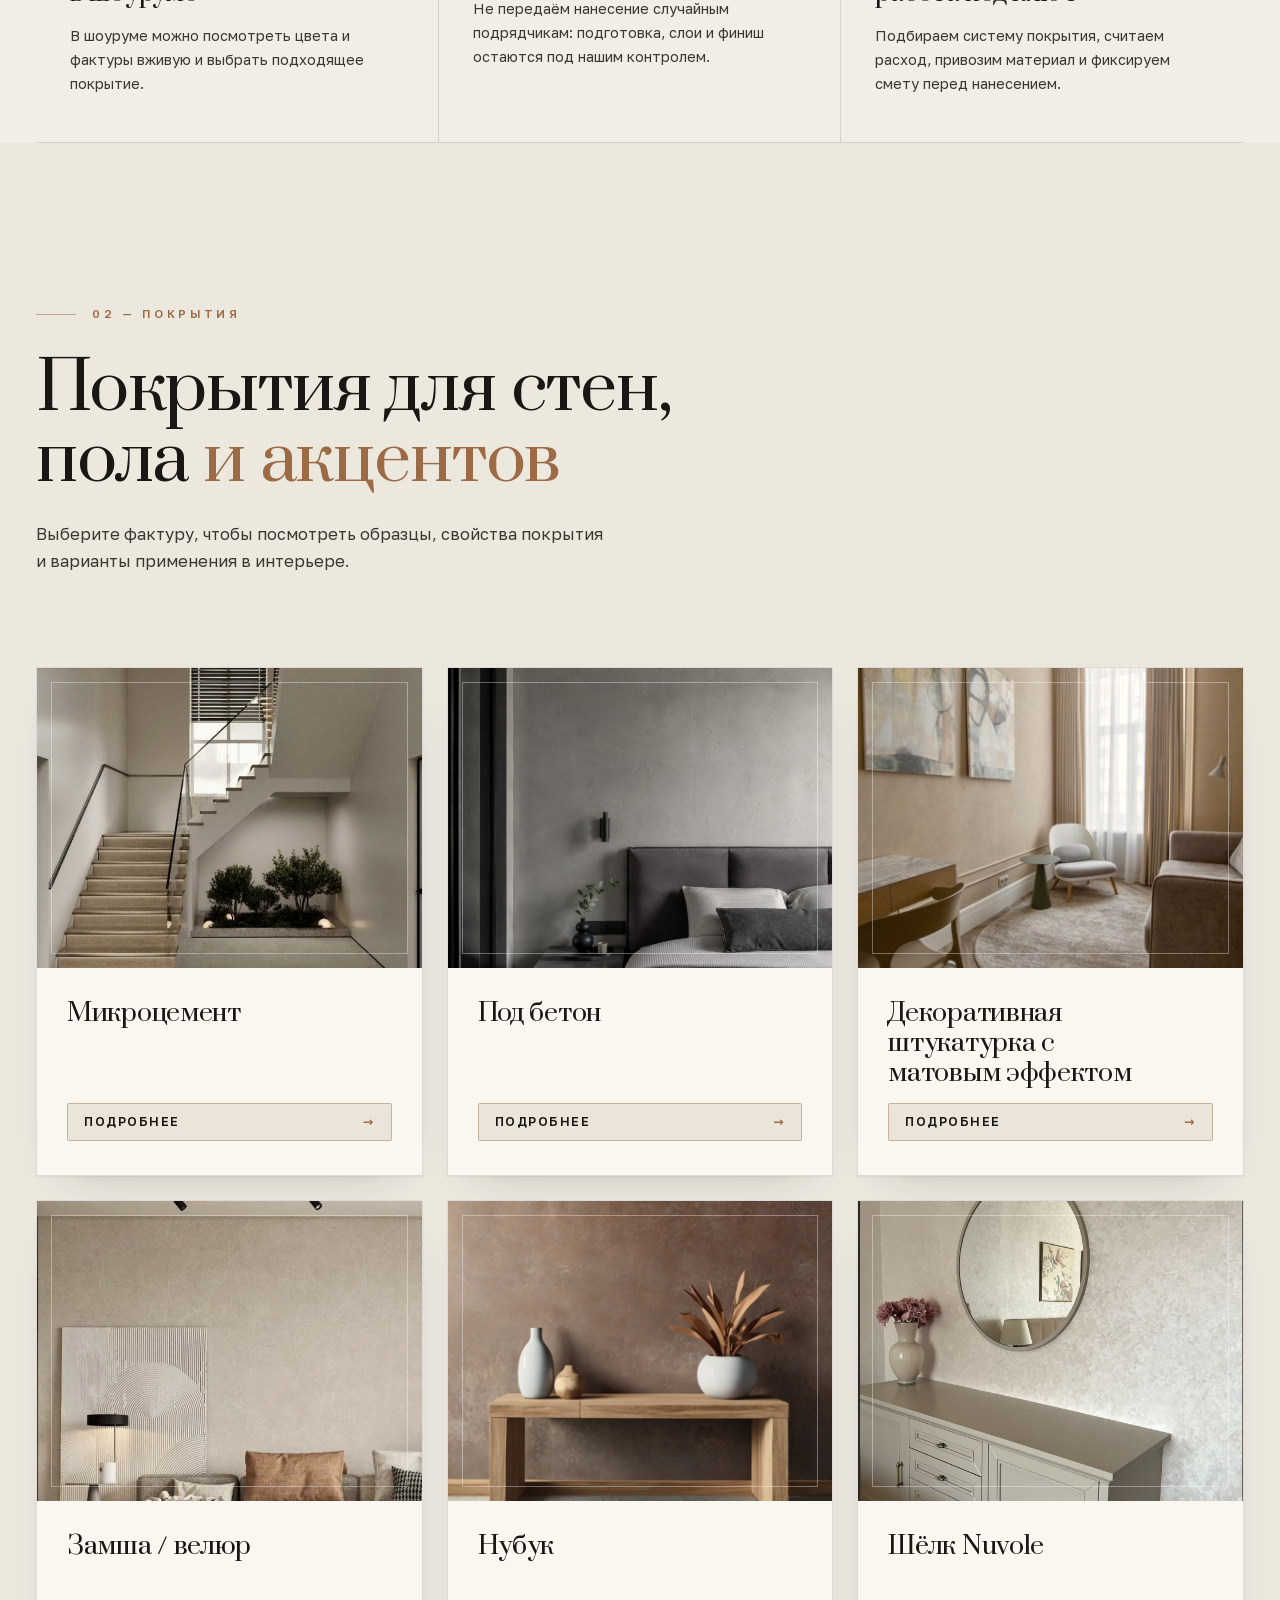
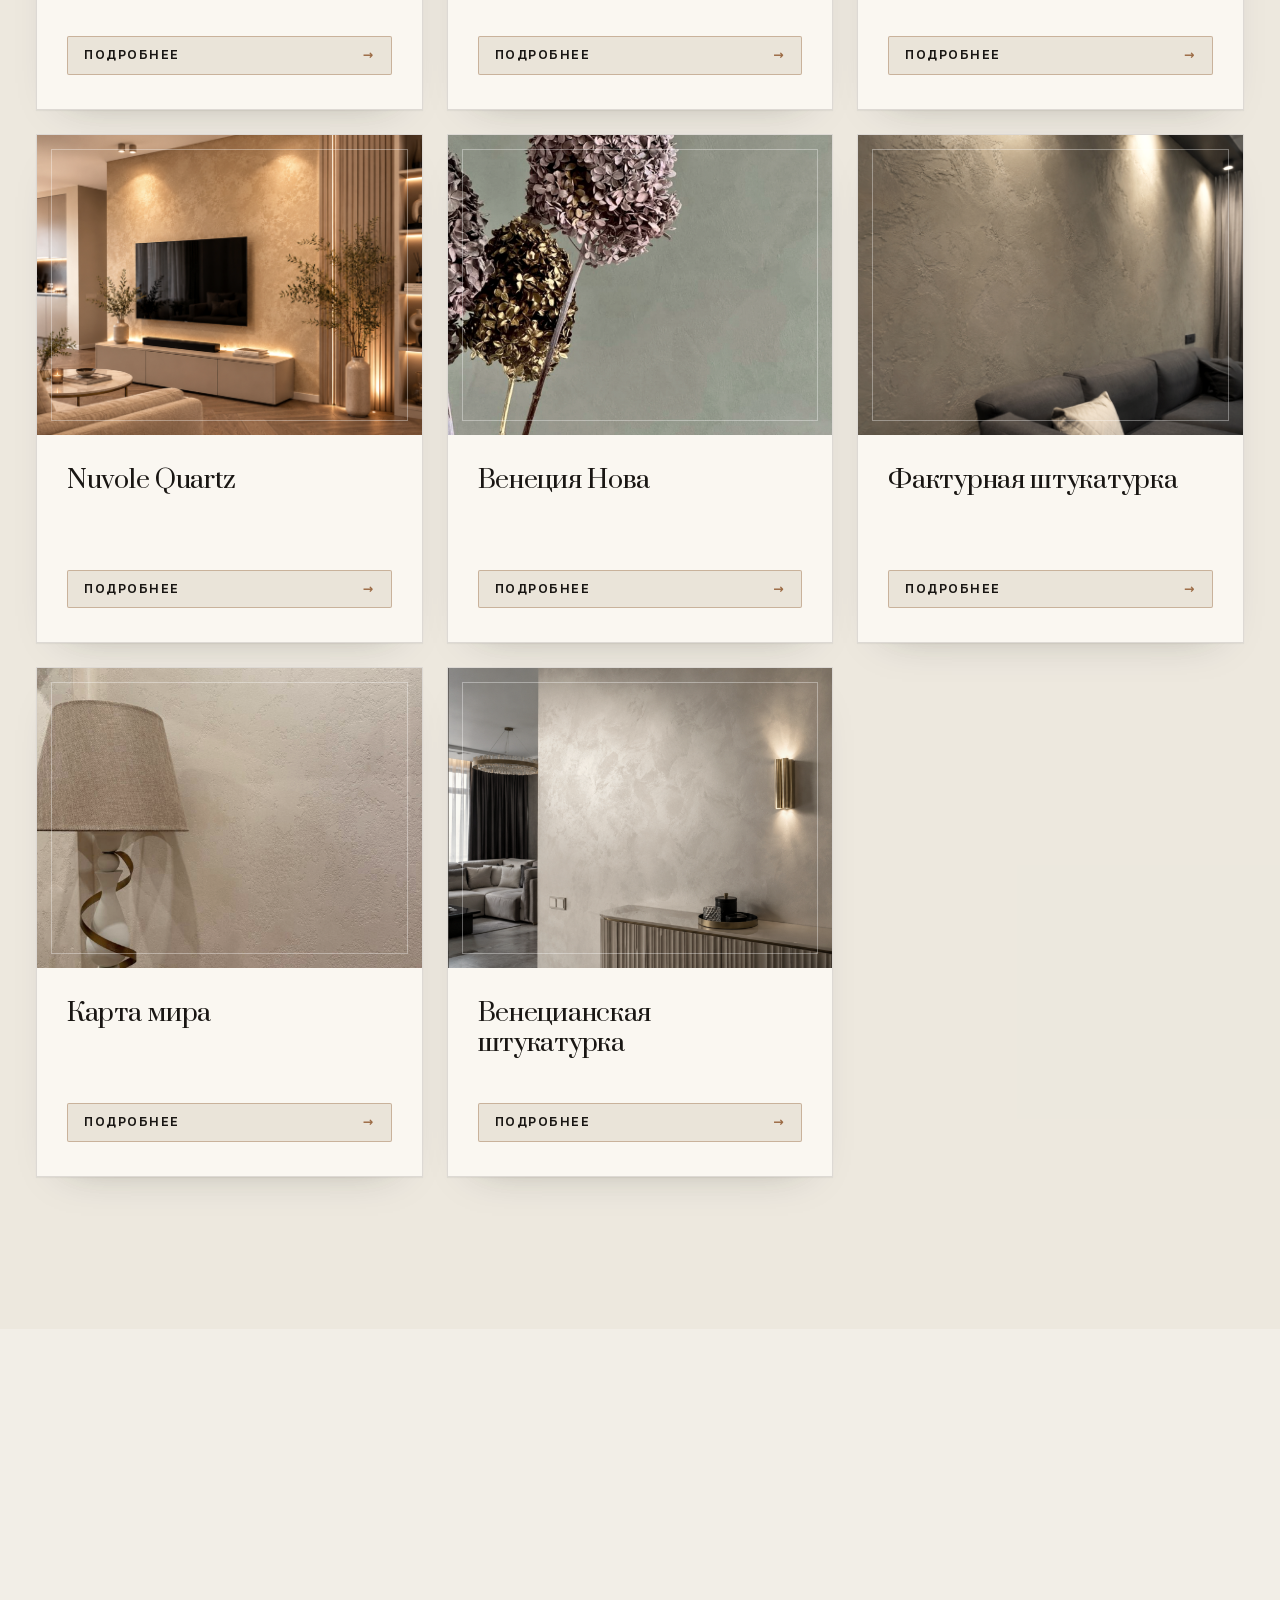
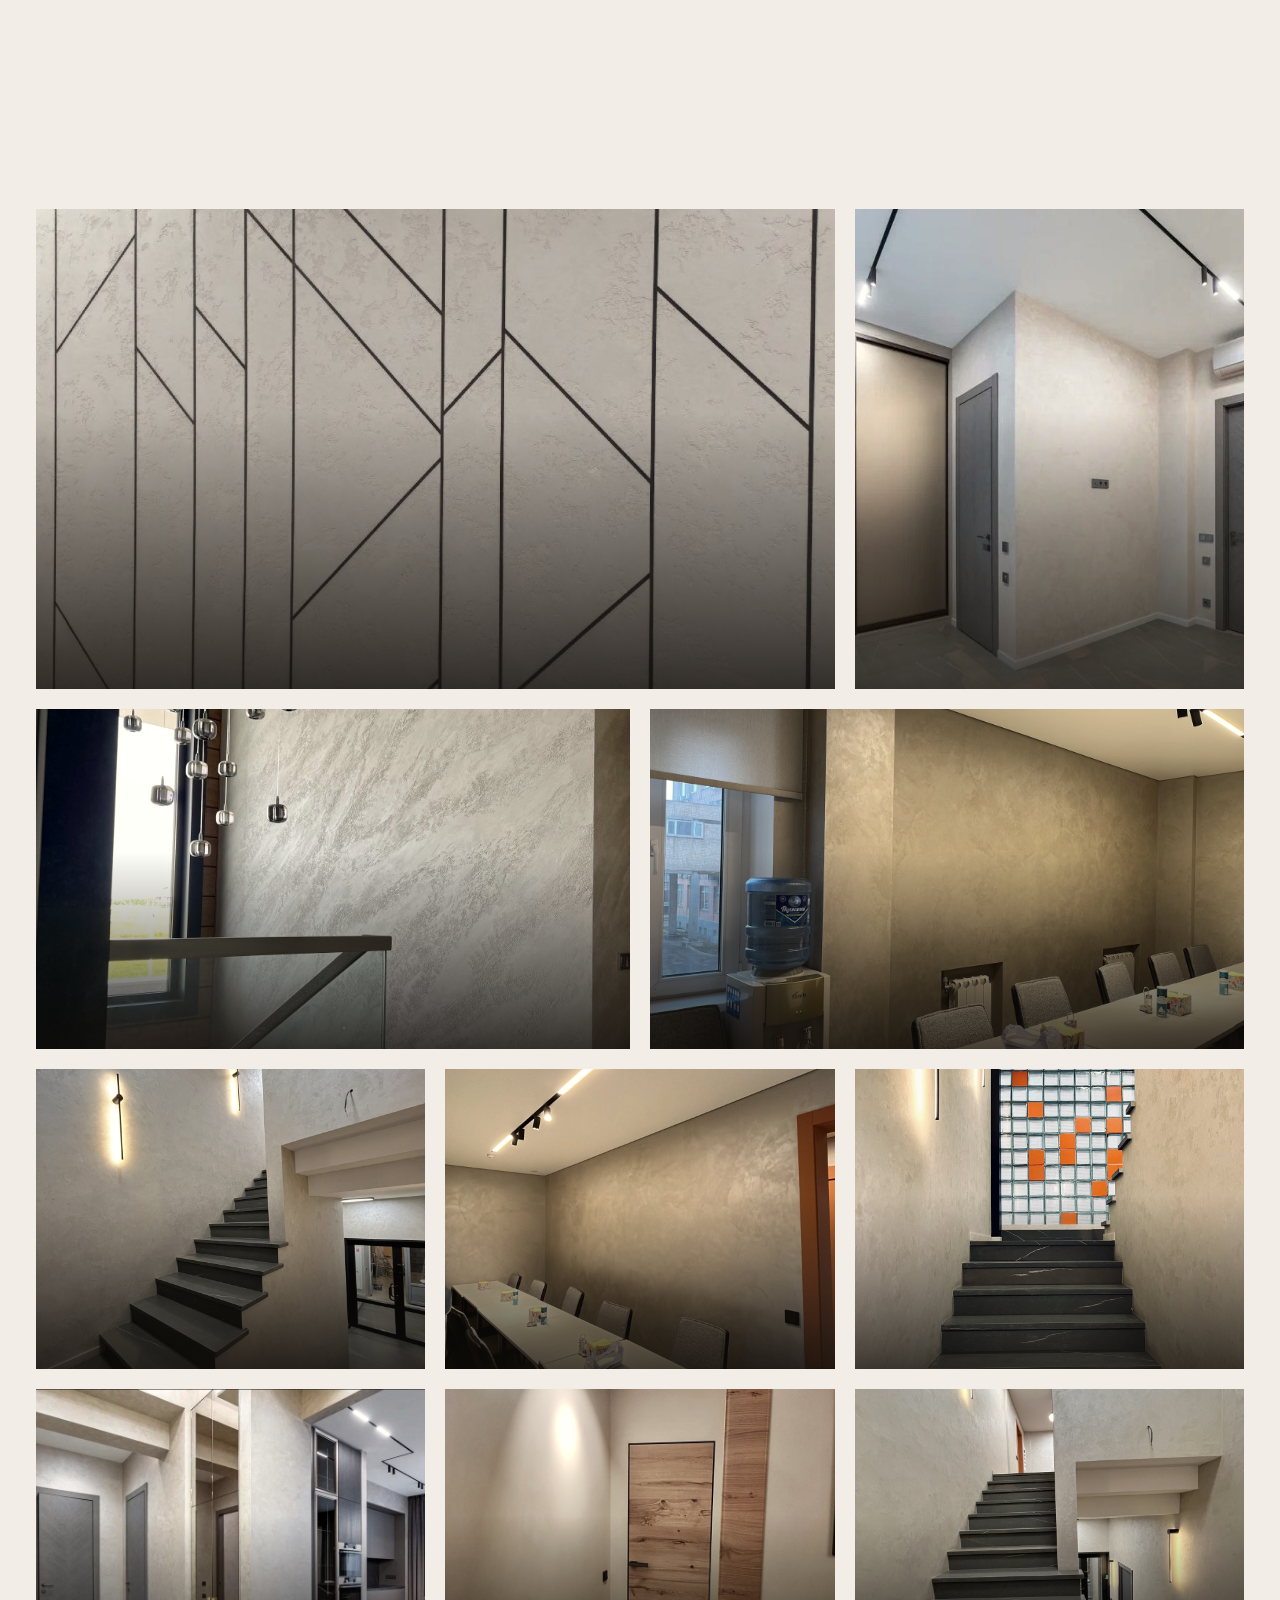
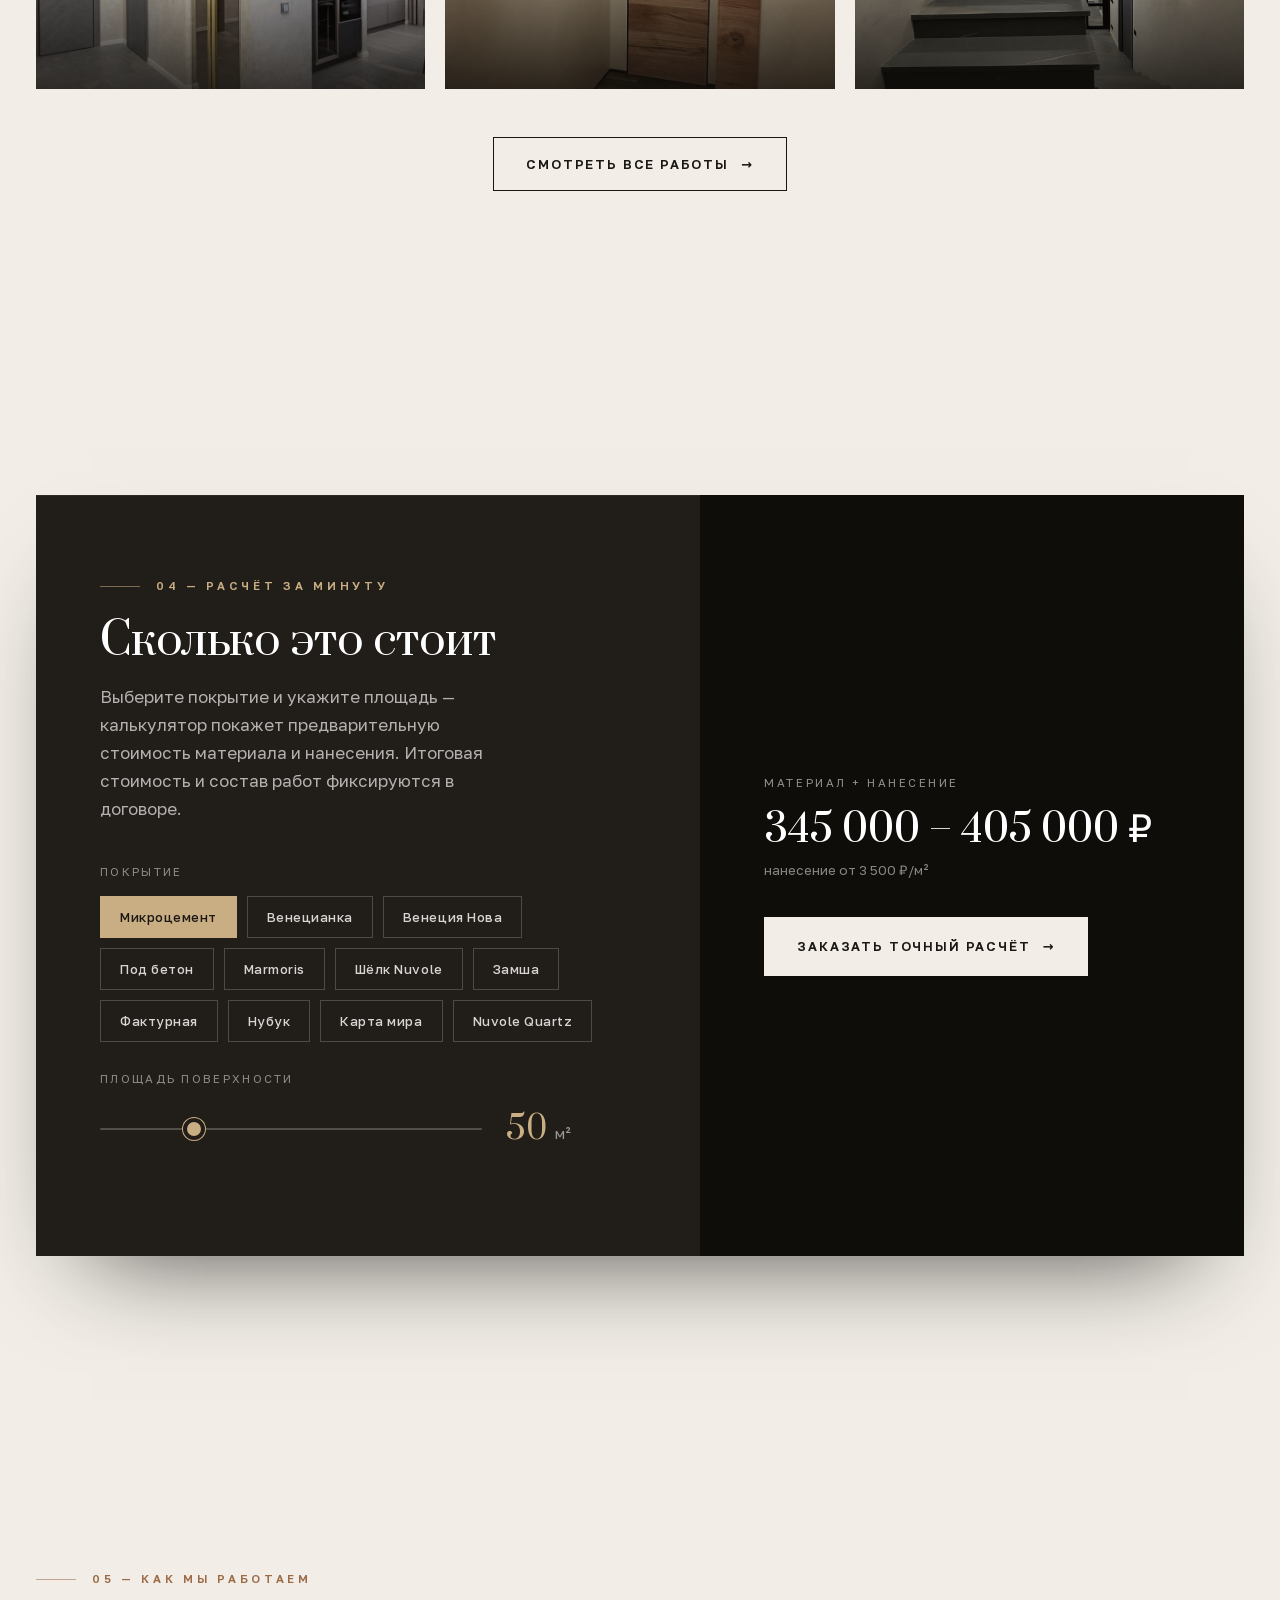
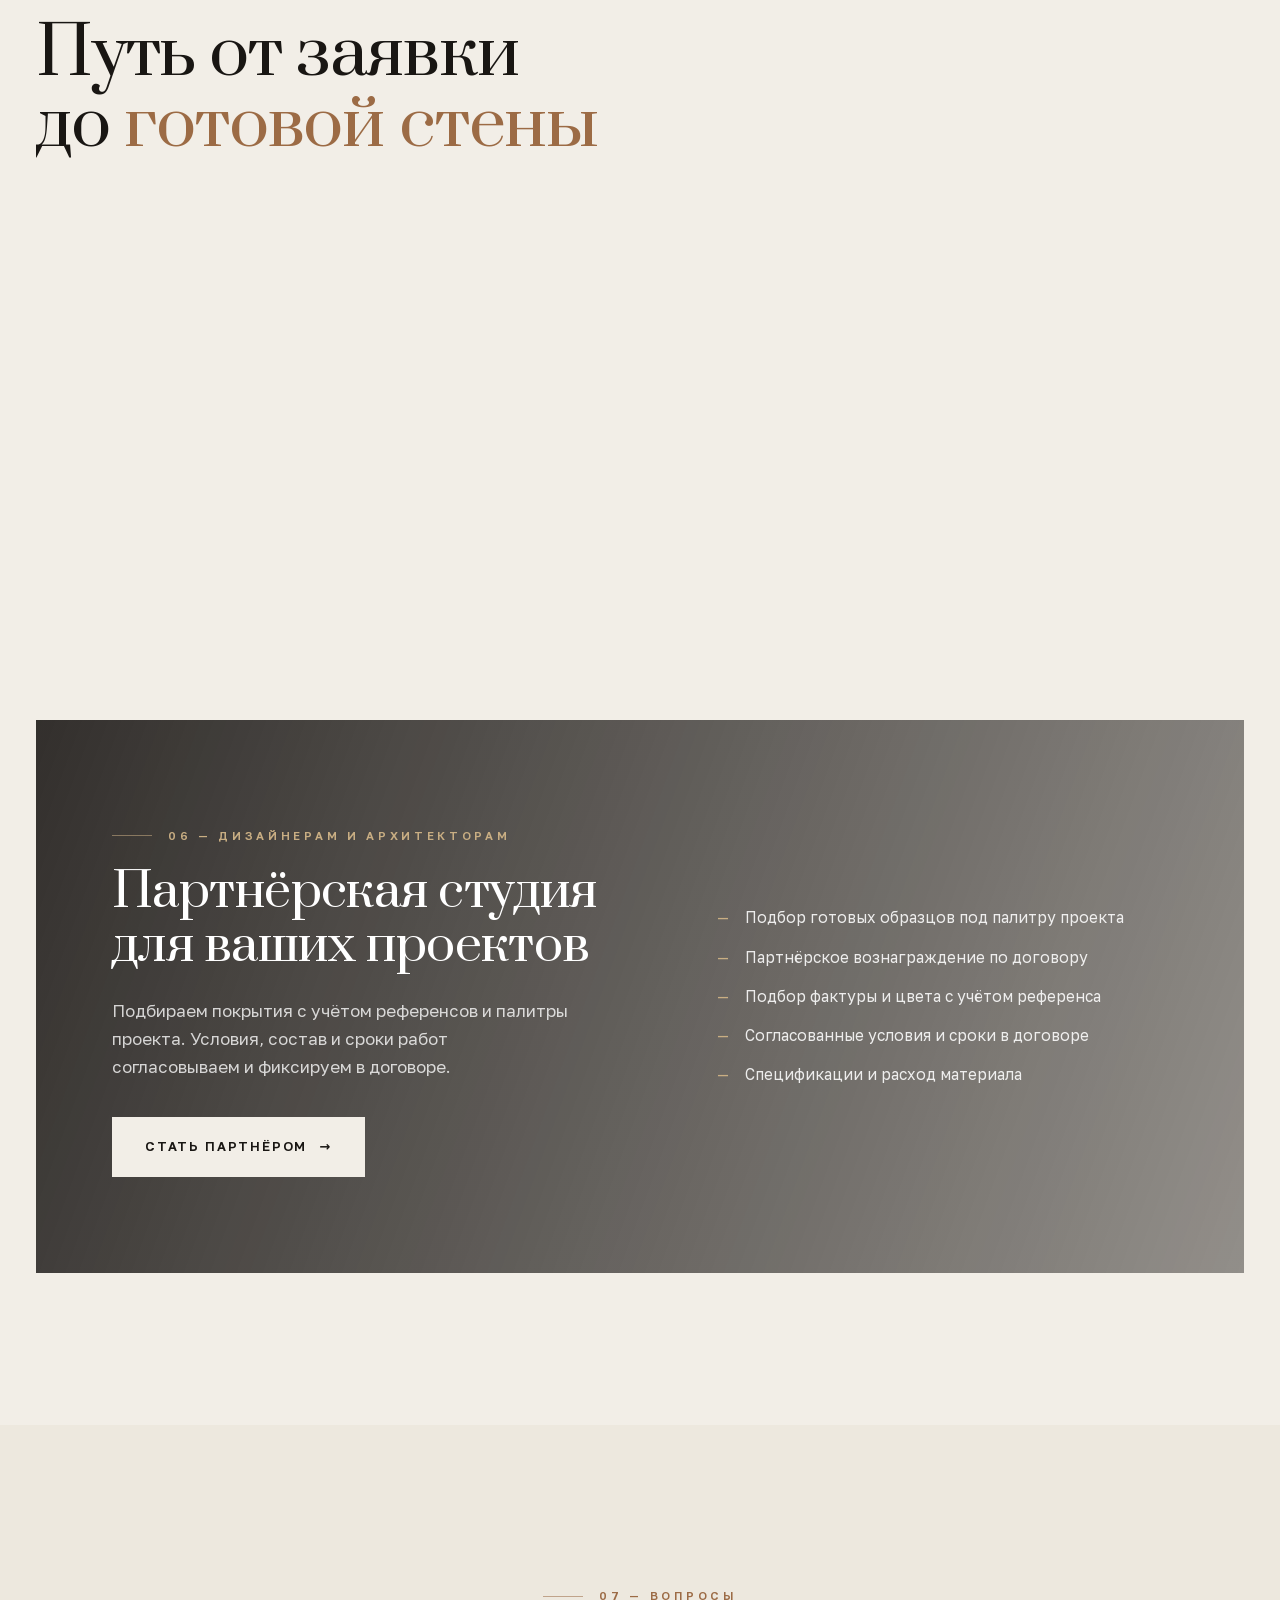
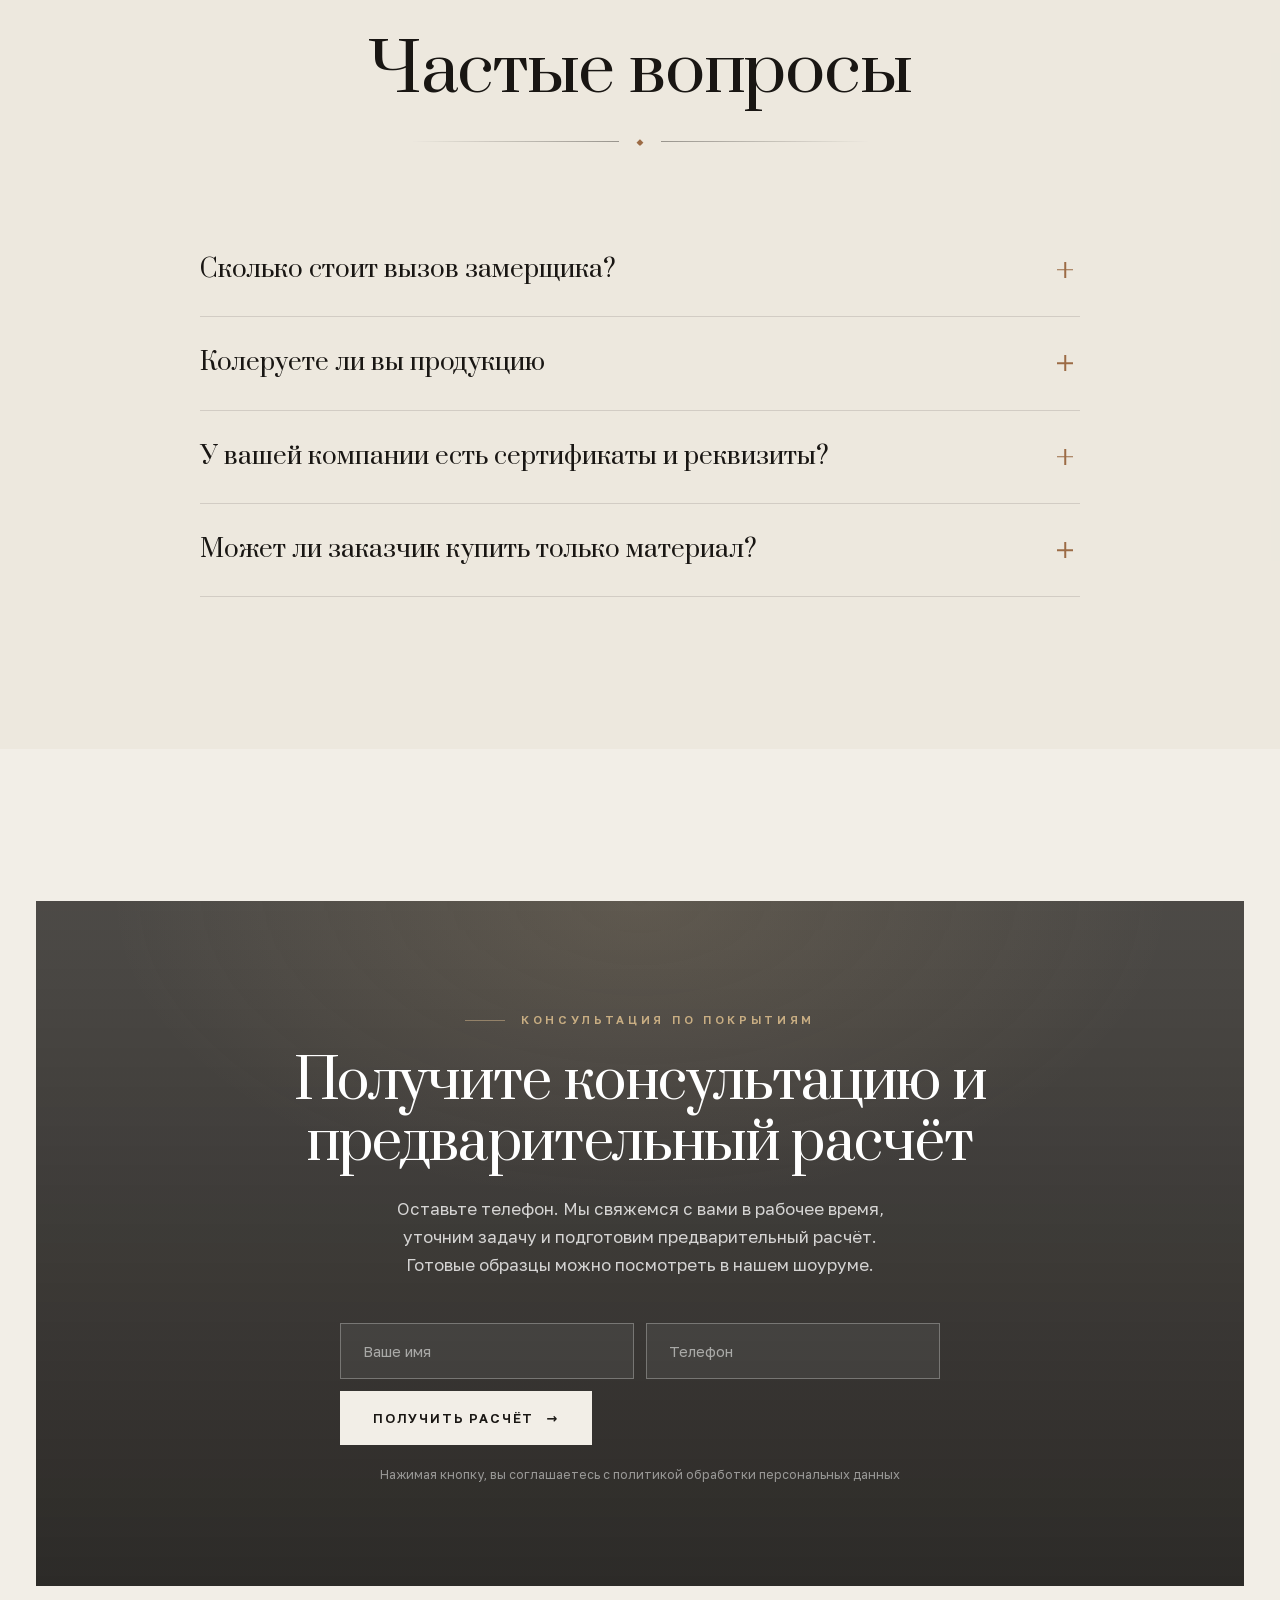
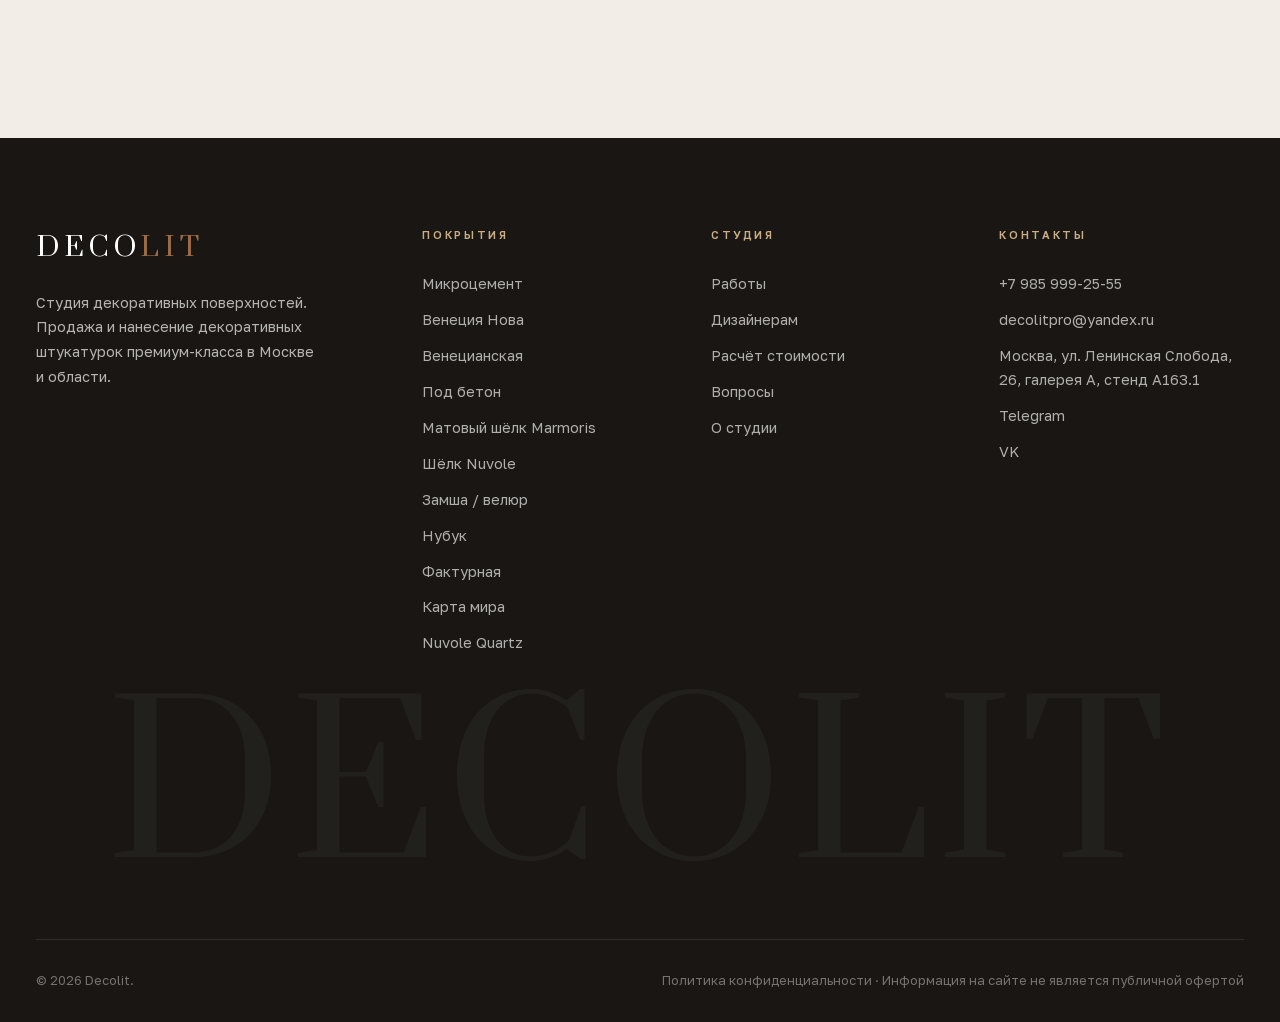
==== commit 0110f601: "Обновить тексты страниц покрытий" ====
--- a/site/index.html
+++ b/site/index.html
@@ -4,7 +4,7 @@
 <meta charset="UTF-8">
 <meta name="viewport" content="width=device-width, initial-scale=1.0">
 <title>Деколит — студия декоративных поверхностей · Москва</title>
-<meta name="description" content="Декоративные штукатурки премиум-класса: микроцемент, венецианка, бетон, шёлк, замша. Продажа материалов и профессиональное нанесение. Своя бригада, образец на вашем объекте, гарантия 3 года.">
+<meta name="description" content="Декоративные покрытия Деколит в Москве: микроцемент, венецианская штукатурка, бетон, шёлк, замша и другие фактуры. Продажа материалов, профессиональное нанесение и готовые образцы в шоуруме.">
 <link rel="canonical" href="https://decolitpro.ru/">
 <link rel="icon" href="assets/img/favicon.svg" type="image/svg+xml">
 <link rel="apple-touch-icon" href="assets/img/apple-touch-icon.png">
@@ -12,7 +12,7 @@
 <meta property="og:locale" content="ru_RU">
 <meta property="og:site_name" content="Деколит">
 <meta property="og:title" content="Деколит — студия декоративных поверхностей · Москва">
-<meta property="og:description" content="Микроцемент, венецианка, бетон, шёлк и авторские фактуры. Продаём материалы и наносим своей бригадой. Образец на вашем объекте, гарантия 3 года.">
+<meta property="og:description" content="Микроцемент, венецианская штукатурка, бетон, шёлк и другие фактуры. Продаём материалы, выполняем профессиональное нанесение и показываем готовые образцы в шоуруме.">
 <meta property="og:url" content="https://decolitpro.ru/">
 <meta property="og:image" content="https://decolitpro.ru/assets/img/og-hero-20260801.png">
 <meta property="og:image:width" content="1717">
@@ -66,7 +66,7 @@
   <div class="hero-inner">
     <span class="eyebrow eyebrow-light reveal in">Декоративные покрытия · Москва</span>
     <h1 class="reveal in">Фактуры для <em>вашего интерьера</em></h1>
-    <p class="hero-sub reveal in" data-d="1">Подбираем и наносим декоративные покрытия. Покажем образец в вашем интерьере до начала работ.</p>
+    <p class="hero-sub reveal in" data-d="1">Подбираем декоративные покрытия и выполняем профессиональное нанесение. Посмотреть цвета и фактуры можно в нашем шоуруме.</p>
     <div class="hero-cta reveal in" data-d="2">
       <a href="#materials" class="btn btn-light">Смотреть покрытия</a>
       <a href="#calc" class="hero-link">Рассчитать стоимость <span>→</span></a>
@@ -78,8 +78,8 @@
 <!-- ТИКЕР МАТЕРИАЛОВ -->
 <div class="ticker" aria-hidden="true">
   <div class="ticker-track">
-    <span>Микроцемент</span><i>◆</i><span>Венецианская штукатурка</span><i>◆</i><span>Под бетон</span><i>◆</i><span>Шёлк Nuvole</span><i>◆</i><span>Замша и велюр</span><i>◆</i><span>Авторские фактуры</span><i>◆</i><span>Образец на вашем объекте</span><i>◆</i>
-    <span>Микроцемент</span><i>◆</i><span>Венецианская штукатурка</span><i>◆</i><span>Под бетон</span><i>◆</i><span>Шёлк Nuvole</span><i>◆</i><span>Замша и велюр</span><i>◆</i><span>Авторские фактуры</span><i>◆</i><span>Образец на вашем объекте</span><i>◆</i>
+    <span>Микроцемент</span><i>◆</i><span>Венецианская штукатурка</span><i>◆</i><span>Под бетон</span><i>◆</i><span>Шёлк Nuvole</span><i>◆</i><span>Замша и велюр</span><i>◆</i><span>Авторские фактуры</span><i>◆</i><span>Образцы в шоуруме</span><i>◆</i>
+    <span>Микроцемент</span><i>◆</i><span>Венецианская штукатурка</span><i>◆</i><span>Под бетон</span><i>◆</i><span>Шёлк Nuvole</span><i>◆</i><span>Замша и велюр</span><i>◆</i><span>Авторские фактуры</span><i>◆</i><span>Образцы в шоуруме</span><i>◆</i>
   </div>
 </div>
 
@@ -89,12 +89,12 @@
     <div class="section-head reveal">
       <span class="eyebrow">01 — О студии</span>
       <h2>Фактуры, которые делают <em>своими руками</em></h2>
-      <p class="muted lead">Деколит — мастерская декоративных поверхностей в Москве. Подбираем покрытие под интерьер, делаем образцы на объекте, продаём материалы и наносим их своей бригадой.</p>
+      <p class="muted lead">Деколит — студия декоративных покрытий в Москве. Помогаем выбрать фактуру и цвет, продаём материалы и выполняем профессиональное нанесение.</p>
     </div>
     <div class="trust trust-points">
       <div class="trust-point reveal">
-        <h3>Образец в вашем свете</h3>
-        <p>Привозим выкрасы и делаем пробу на объекте, чтобы цвет и фактура были понятны до начала работ.</p>
+        <h3>Готовые образцы в шоуруме</h3>
+        <p>В шоуруме можно посмотреть цвета и фактуры вживую и выбрать подходящее покрытие.</p>
       </div>
       <div class="trust-point reveal" data-d="1">
         <h3>Своя бригада мастеров</h3>
@@ -220,7 +220,7 @@
       <div class="left">
         <span class="eyebrow eyebrow-sand">04 — Расчёт за минуту</span>
         <h2>Сколько это стоит</h2>
-        <p>Выберите покрытие и укажите площадь — покажем ориентир по материалу и нанесению сразу, без звонка. Точную смету зафиксируем на замере.</p>
+        <p>Выберите покрытие и укажите площадь — калькулятор покажет предварительную стоимость материала и нанесения. Итоговая стоимость и состав работ фиксируются в договоре.</p>
         <div class="field">
           <label>Покрытие</label>
           <div class="opts" id="opts">
@@ -265,8 +265,8 @@
     </div>
     <div class="steps">
       <div class="step reveal"><div class="no">01</div><h3>Заявка</h3><p>Вы оставляете заявку на расчёт стоимости материала и работы и встречаетесь с замерщиком.</p></div>
-      <div class="step reveal" data-d="1"><div class="no">02</div><h3>Расчёт стоимости</h3><p>В этот же день мы производим расчёт и высылаем вам договор на подпись.</p></div>
-      <div class="step reveal" data-d="2"><div class="no">03</div><h3>Образец</h3><p>На следующий день мы делаем образец по вашему пожеланию, цвету и фактуре.</p></div>
+      <div class="step reveal" data-d="1"><div class="no">02</div><h3>Расчёт стоимости</h3><p>Уточняем площадь, состояние основания и выбранное покрытие, после чего готовим расчёт.</p></div>
+      <div class="step reveal" data-d="2"><div class="no">03</div><h3>Выбор фактуры и цвета</h3><p>Показываем готовые образцы в шоуруме и помогаем подобрать подходящий вариант.</p></div>
       <div class="step reveal" data-d="3"><div class="no">04</div><h3>Приём работы</h3><p>Вы принимаете, утверждаете и оплачиваете каждый этап работ.</p></div>
     </div>
   </div>
@@ -280,14 +280,14 @@
       <div>
         <span class="eyebrow eyebrow-sand">06 — Дизайнерам и архитекторам</span>
         <h2>Партнёрская студия для ваших проектов</h2>
-        <p>Реализуем фактуры точно по референсу, делаем выкрасы под палитру проекта и работаем по договору в срок. Отдельный менеджер на каждый объект.</p>
+        <p>Подбираем покрытия с учётом референсов и палитры проекта. Условия, состав и сроки работ согласовываем и фиксируем в договоре.</p>
         <a href="#contact" class="btn btn-light">Стать партнёром</a>
       </div>
       <ul>
-        <li>Выкрасы и образцы под палитру проекта</li>
+        <li>Подбор готовых образцов под палитру проекта</li>
         <li>Партнёрское вознаграждение по договору</li>
-        <li>Точное попадание в референс и цвет</li>
-        <li>Соблюдение сроков сдачи объекта</li>
+        <li>Подбор фактуры и цвета с учётом референса</li>
+        <li>Согласованные условия и сроки в договоре</li>
         <li>Спецификации и расход материала</li>
       </ul>
     </div>
@@ -316,9 +316,9 @@
   <div class="wrap">
     <div class="final reveal">
       <div class="tex tex-microcement grain"></div>
-      <span class="eyebrow eyebrow-sand eyebrow-center">Бесплатно и без обязательств</span>
-      <h2>Рассчитаем стоимость и привезём образцы фактур</h2>
-      <p>Оставьте телефон — перезвоним в течение 3 минут в рабочее время, посчитаем смету и привезём образцы на объект. Номер не передаём третьим лицам.</p>
+      <span class="eyebrow eyebrow-sand eyebrow-center">Консультация по покрытиям</span>
+      <h2>Получите консультацию и предварительный расчёт</h2>
+      <p>Оставьте телефон. Мы свяжемся с вами в рабочее время, уточним задачу и подготовим предварительный расчёт. Готовые образцы можно посмотреть в нашем шоуруме.</p>
       <form class="form" novalidate data-lead-form>
         <input type="text" name="name" placeholder="Ваше имя" aria-label="Имя" autocomplete="name" required>
         <input type="tel" name="phone" placeholder="Телефон" aria-label="Телефон" autocomplete="tel" required>
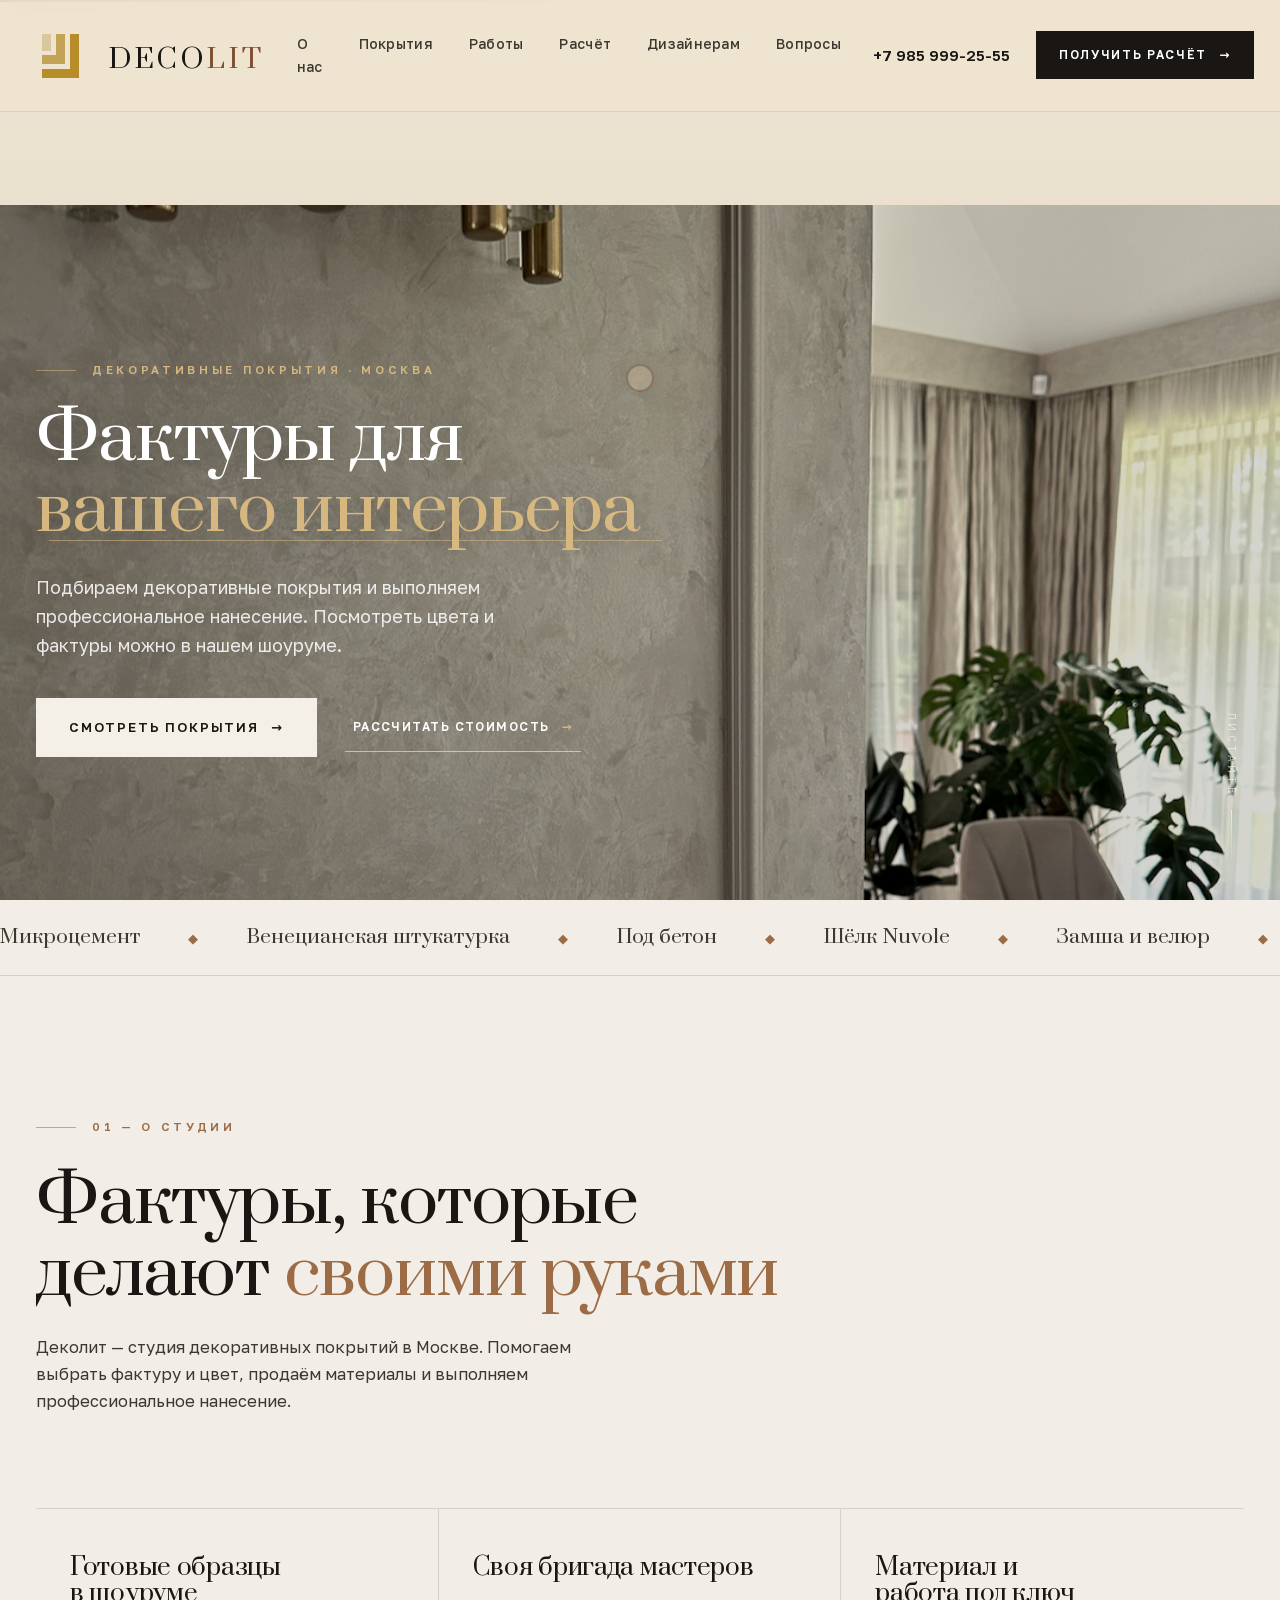
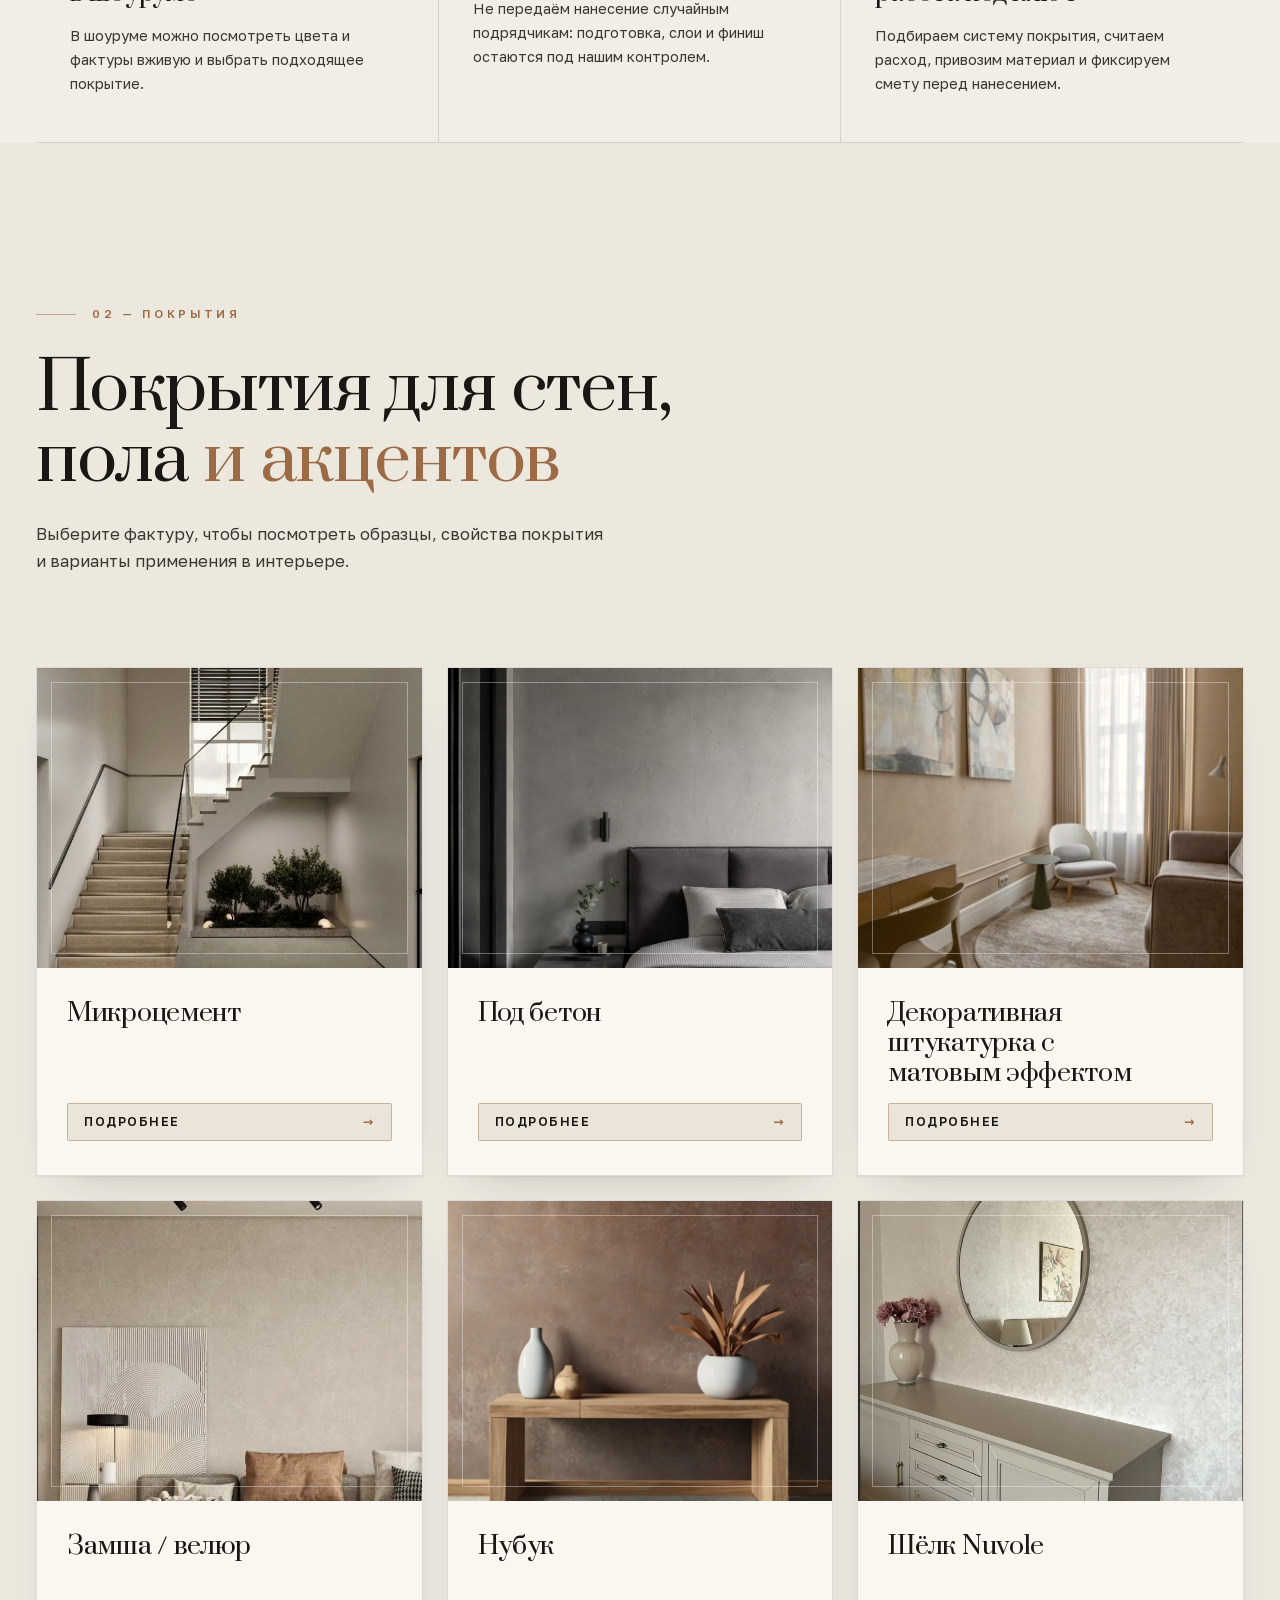
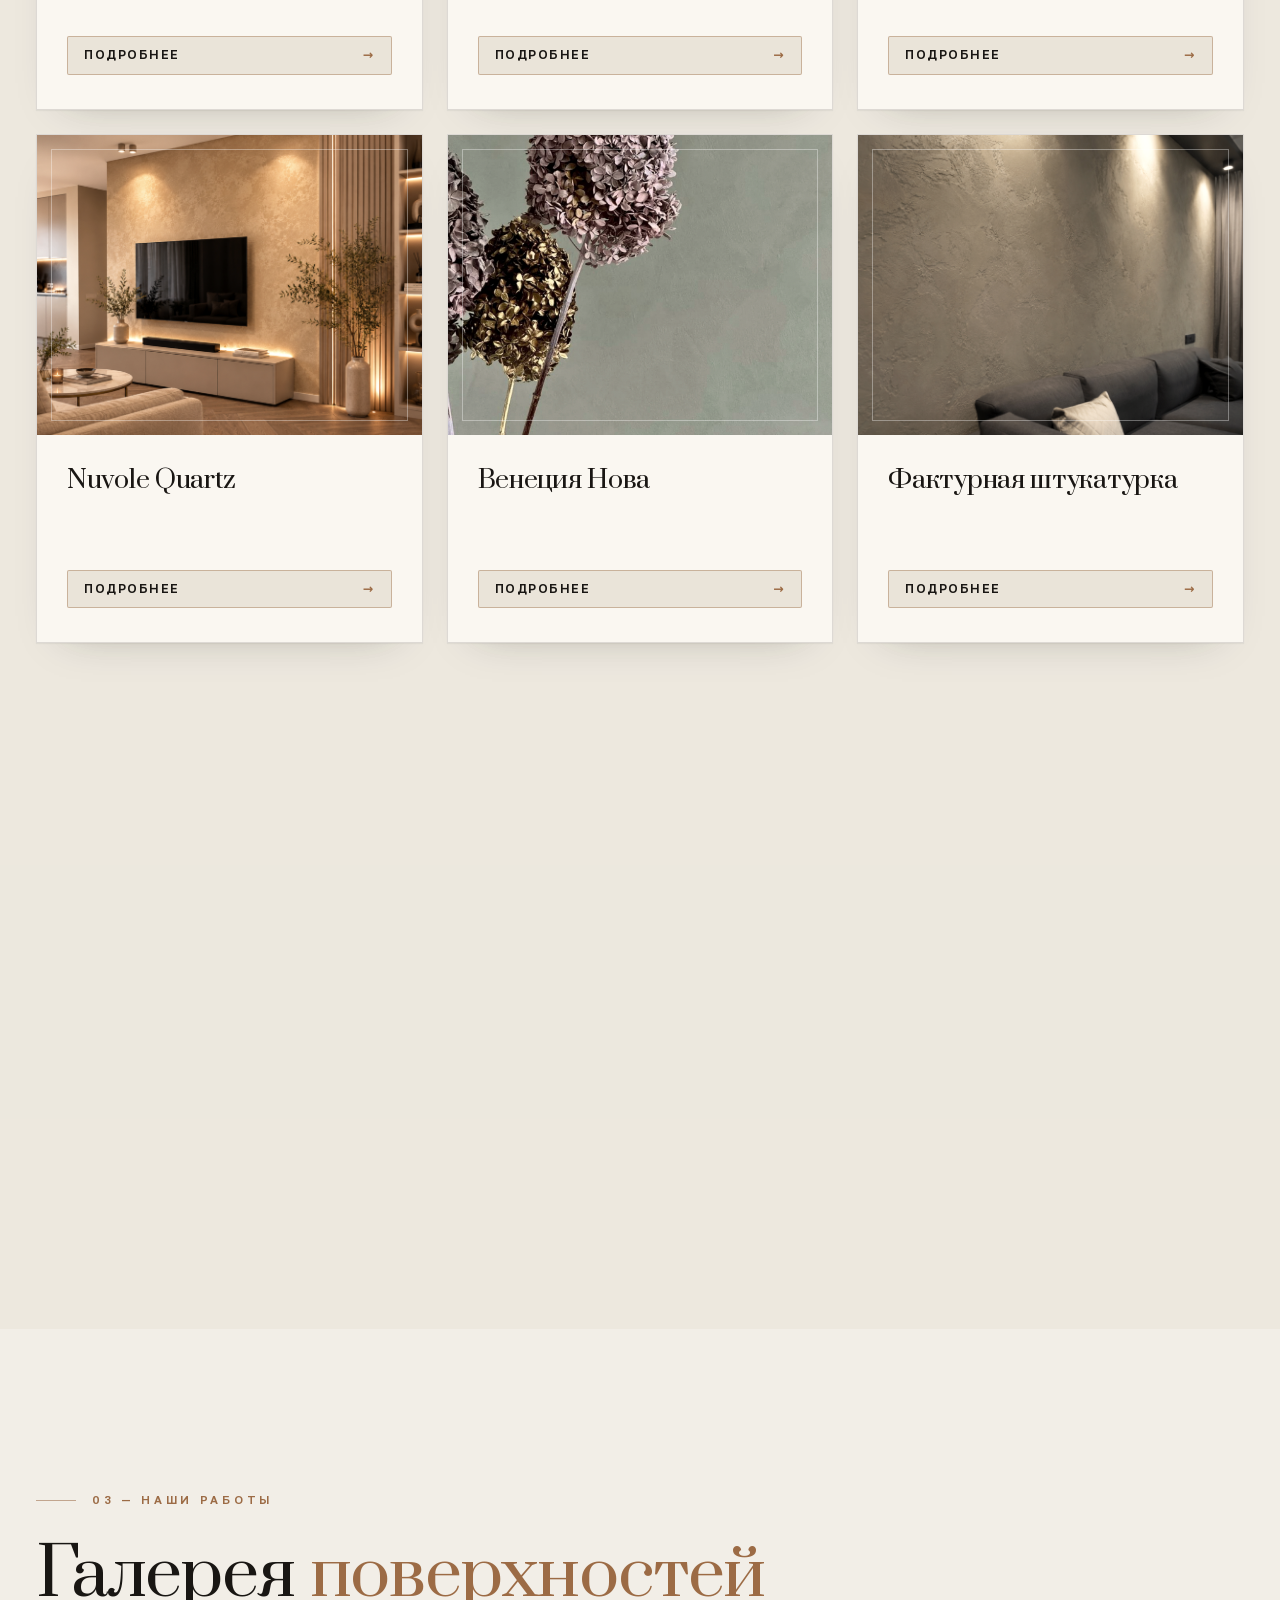
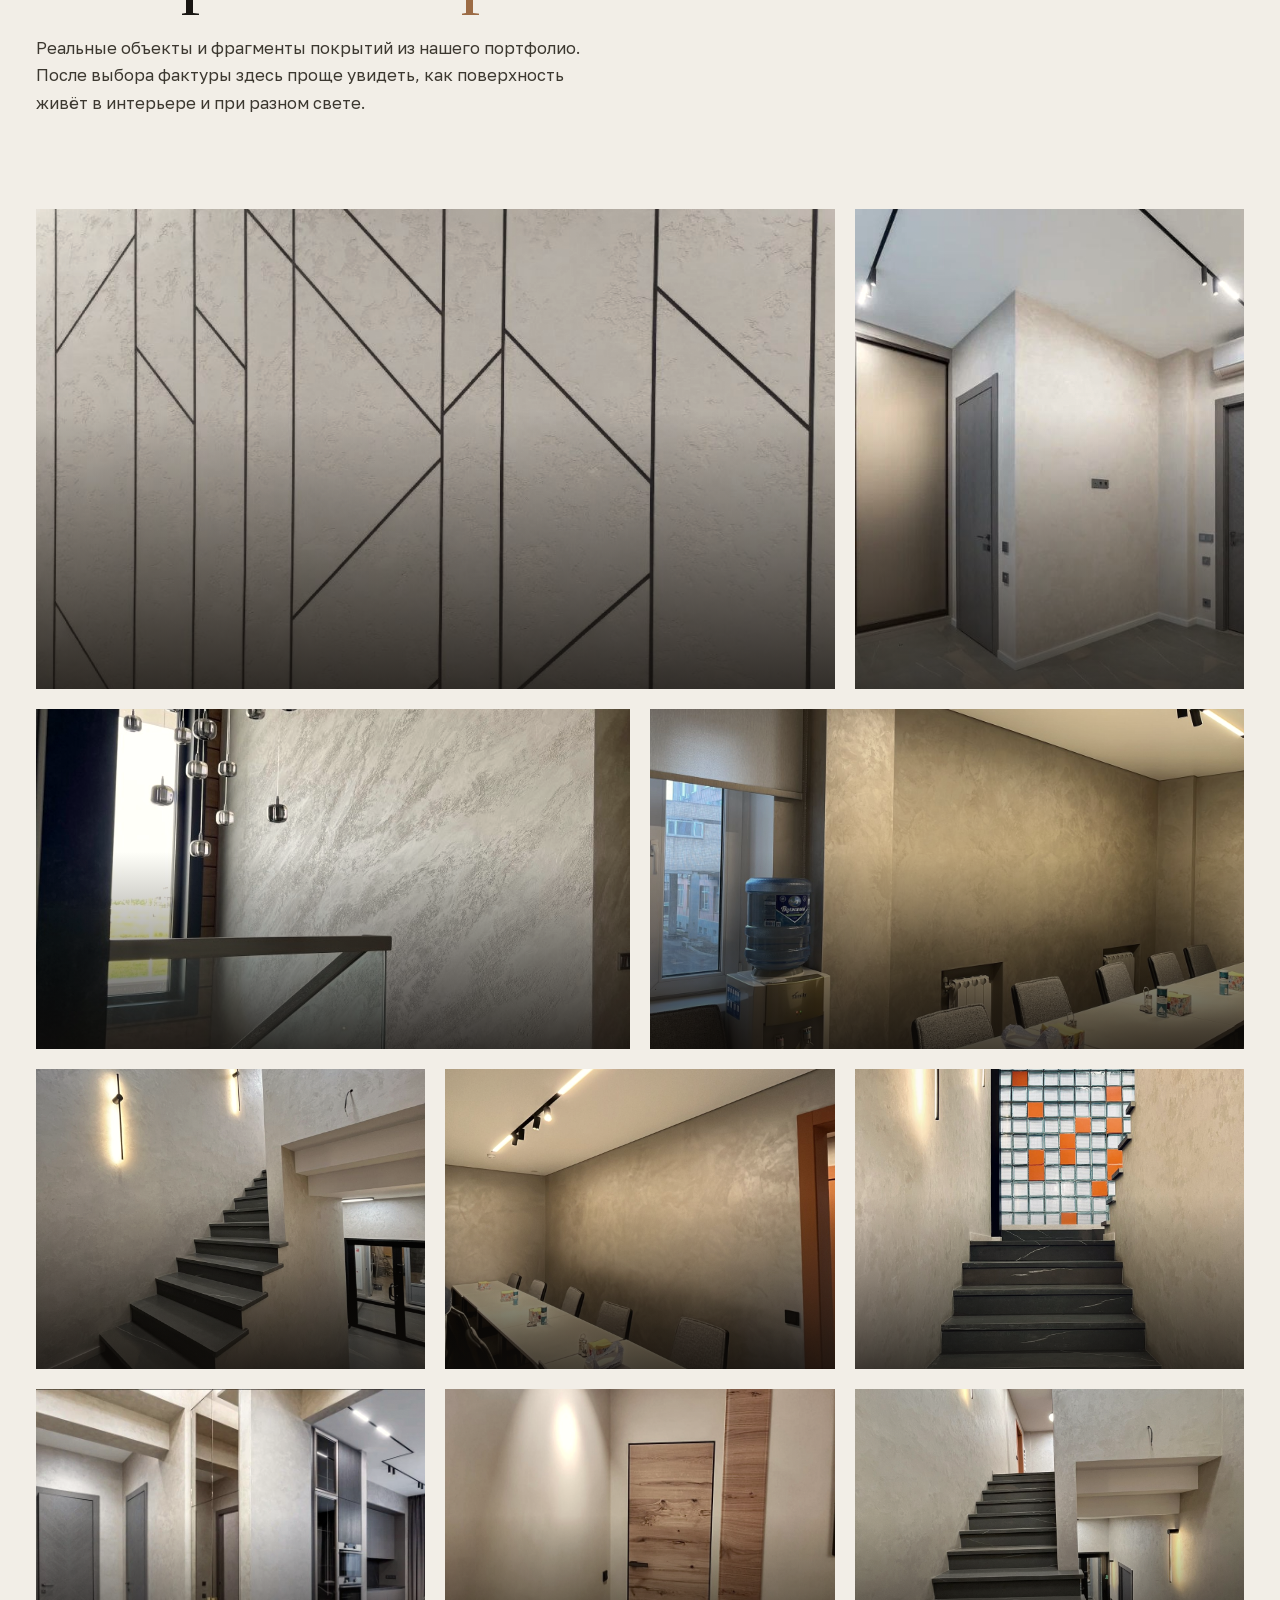
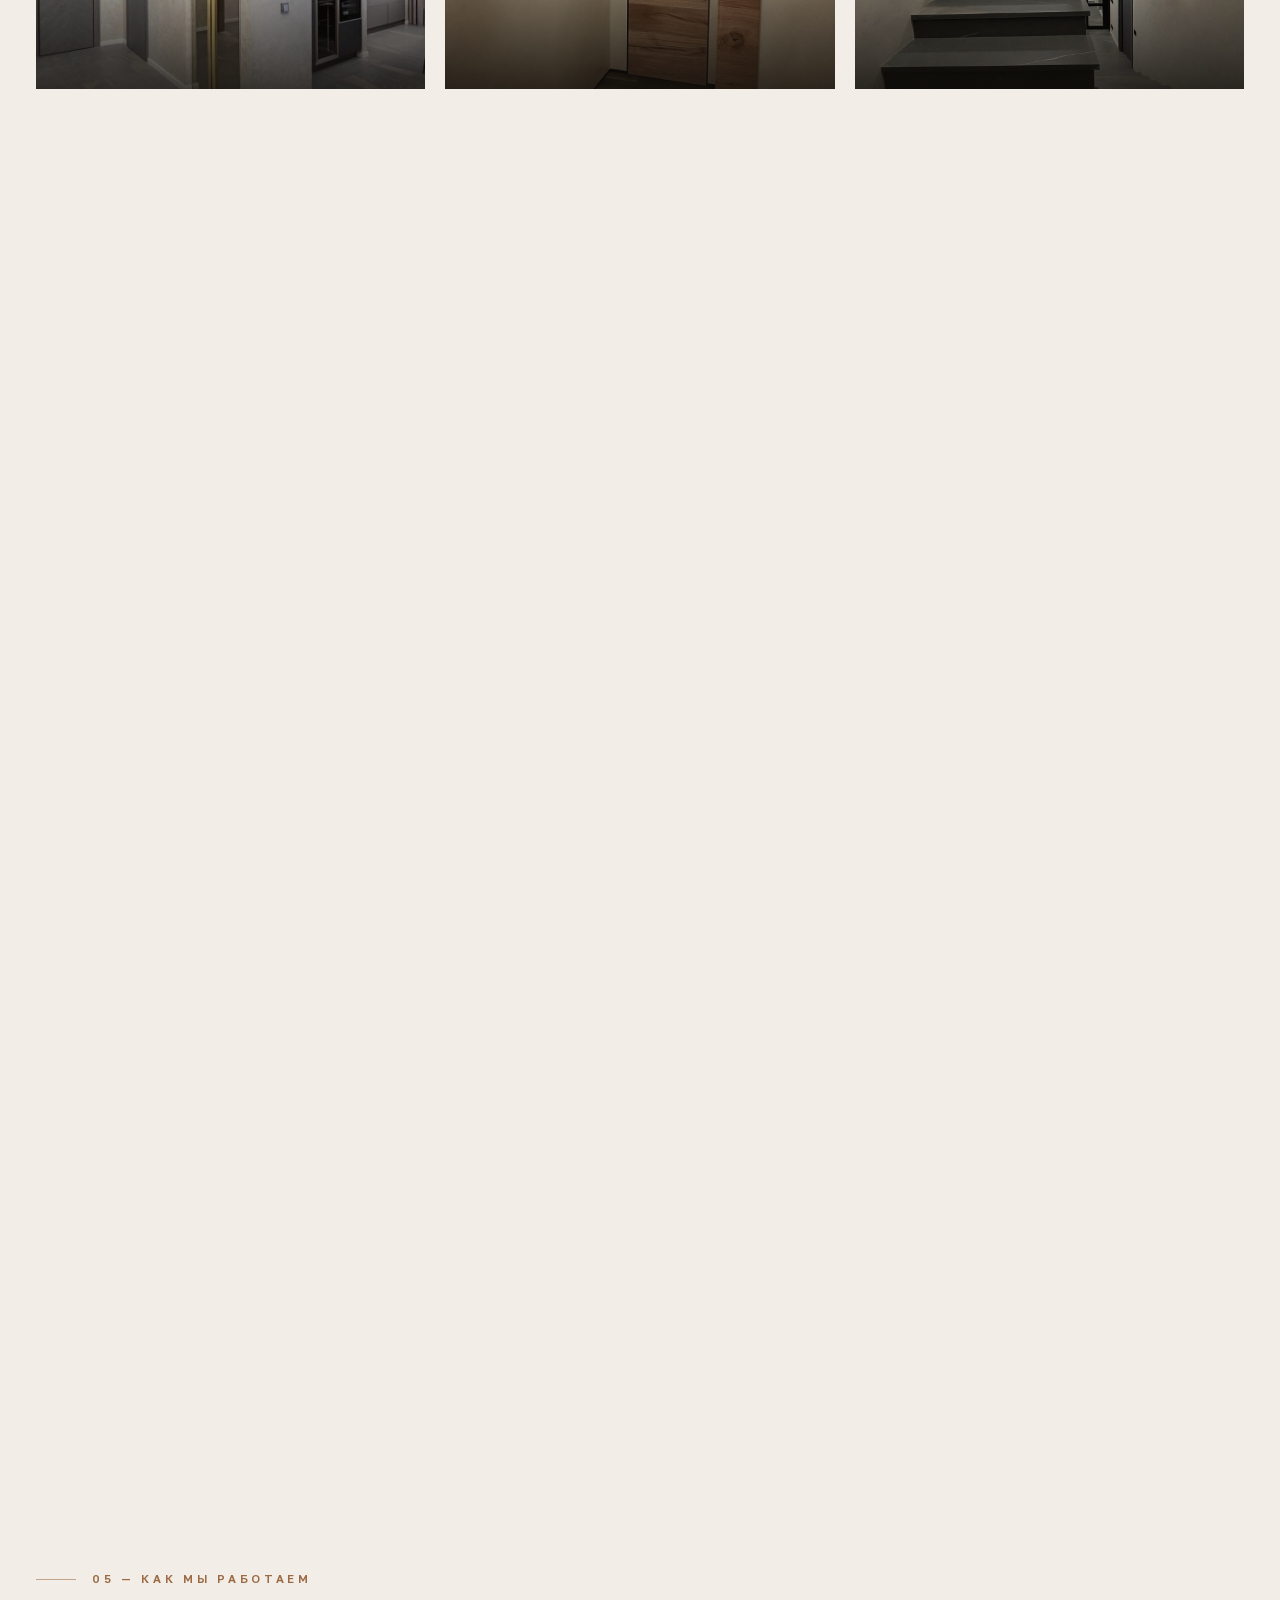
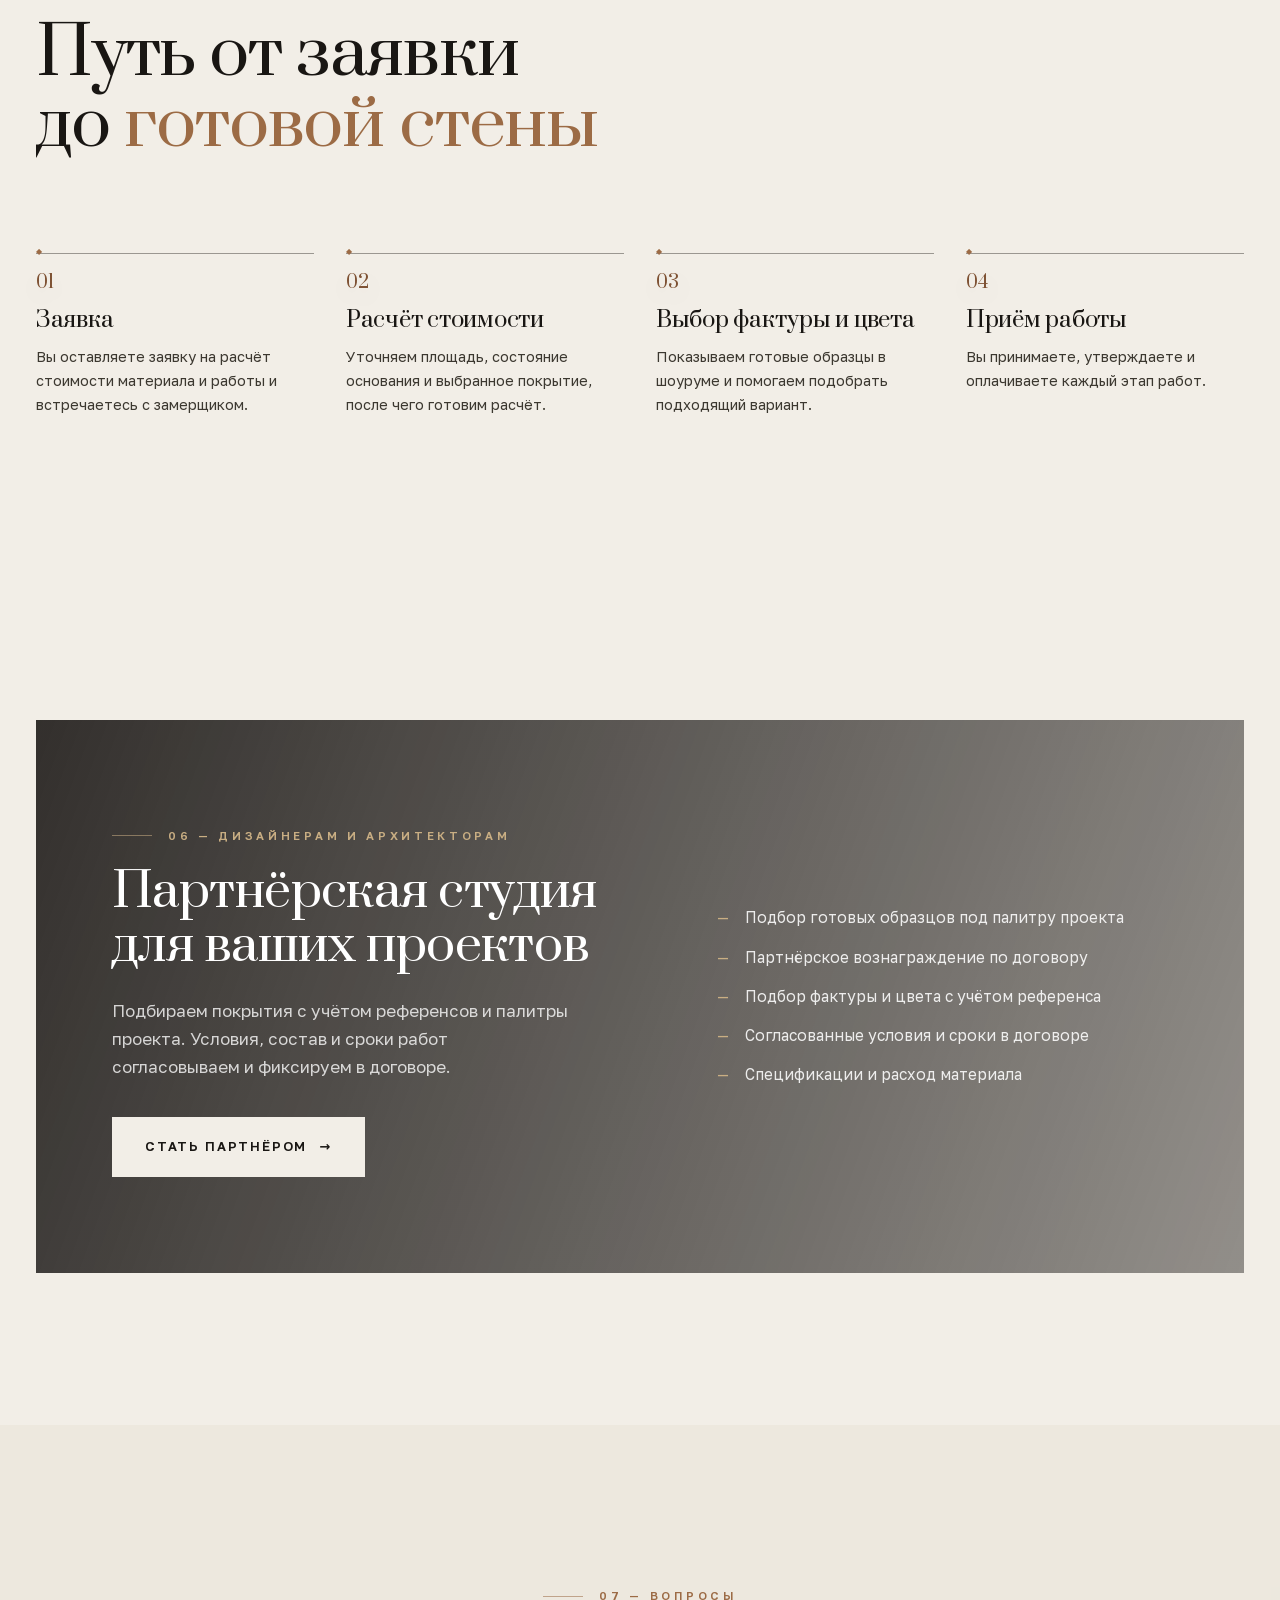
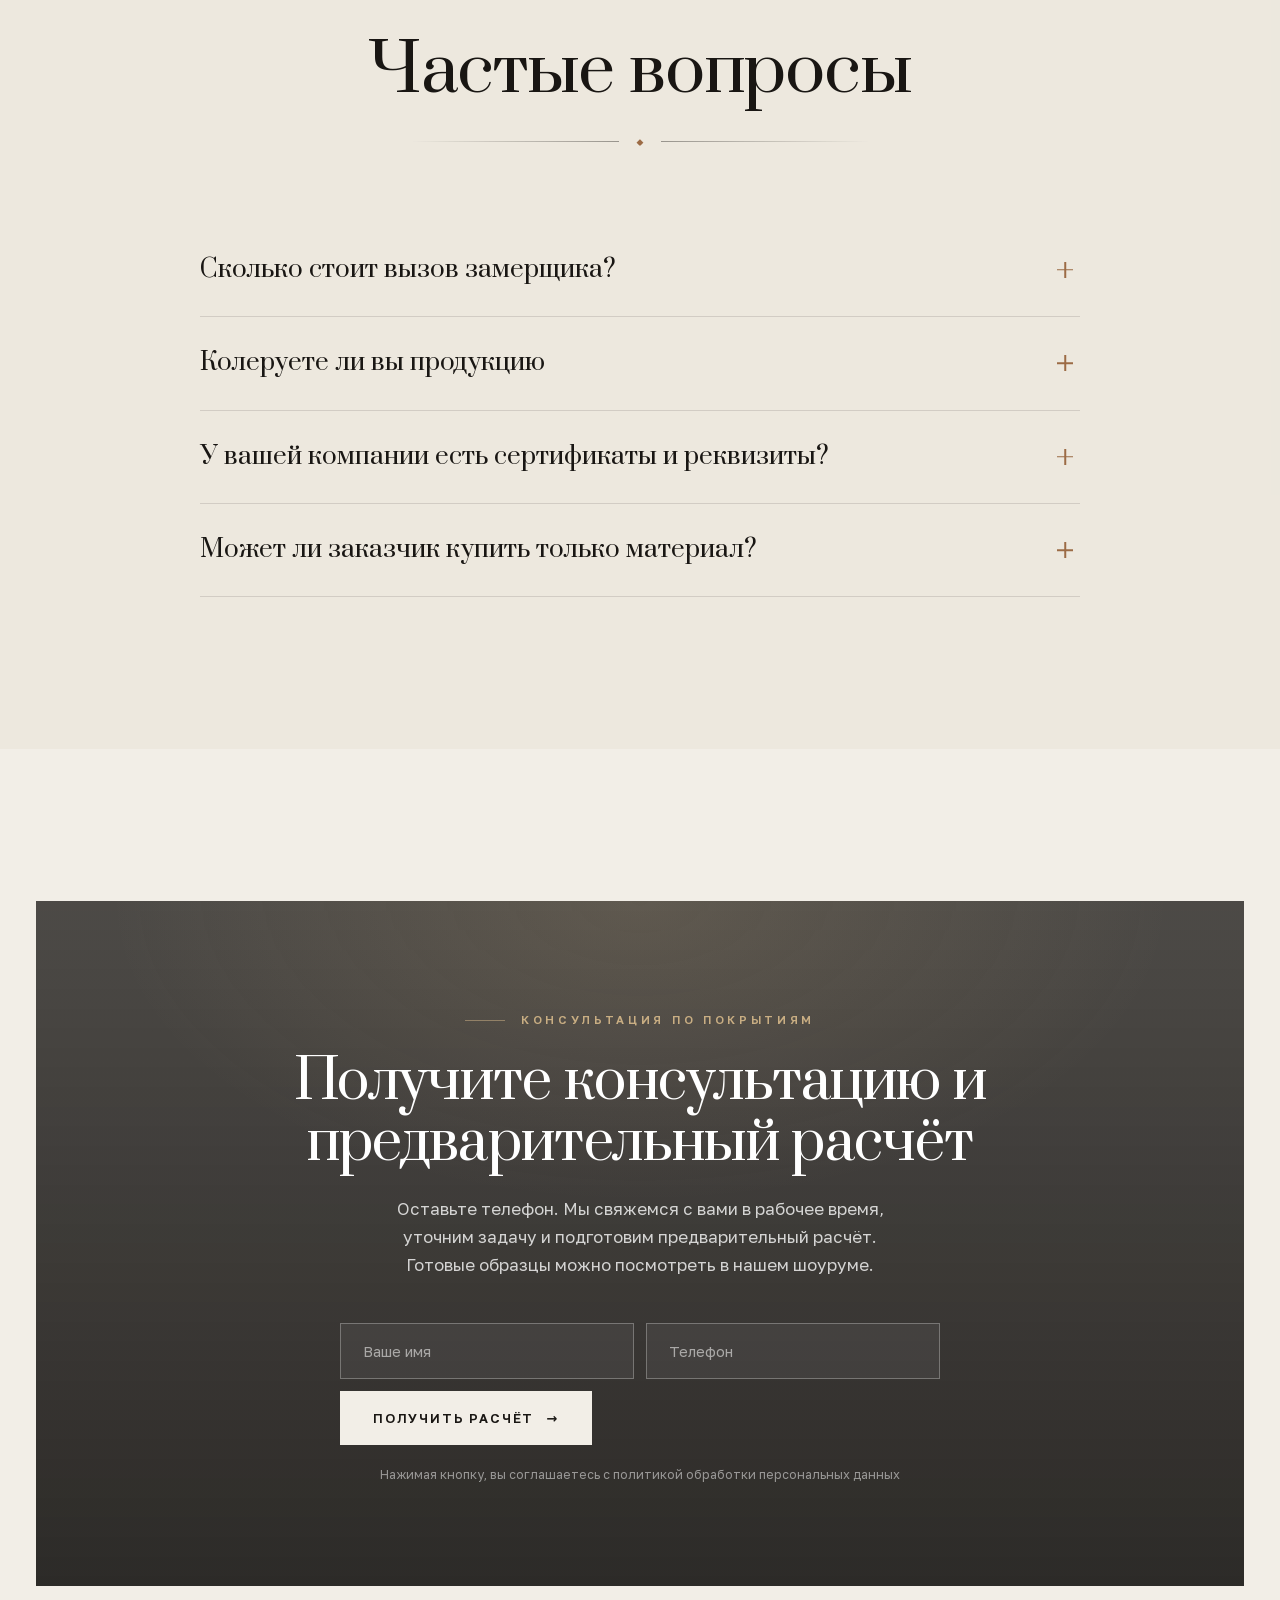
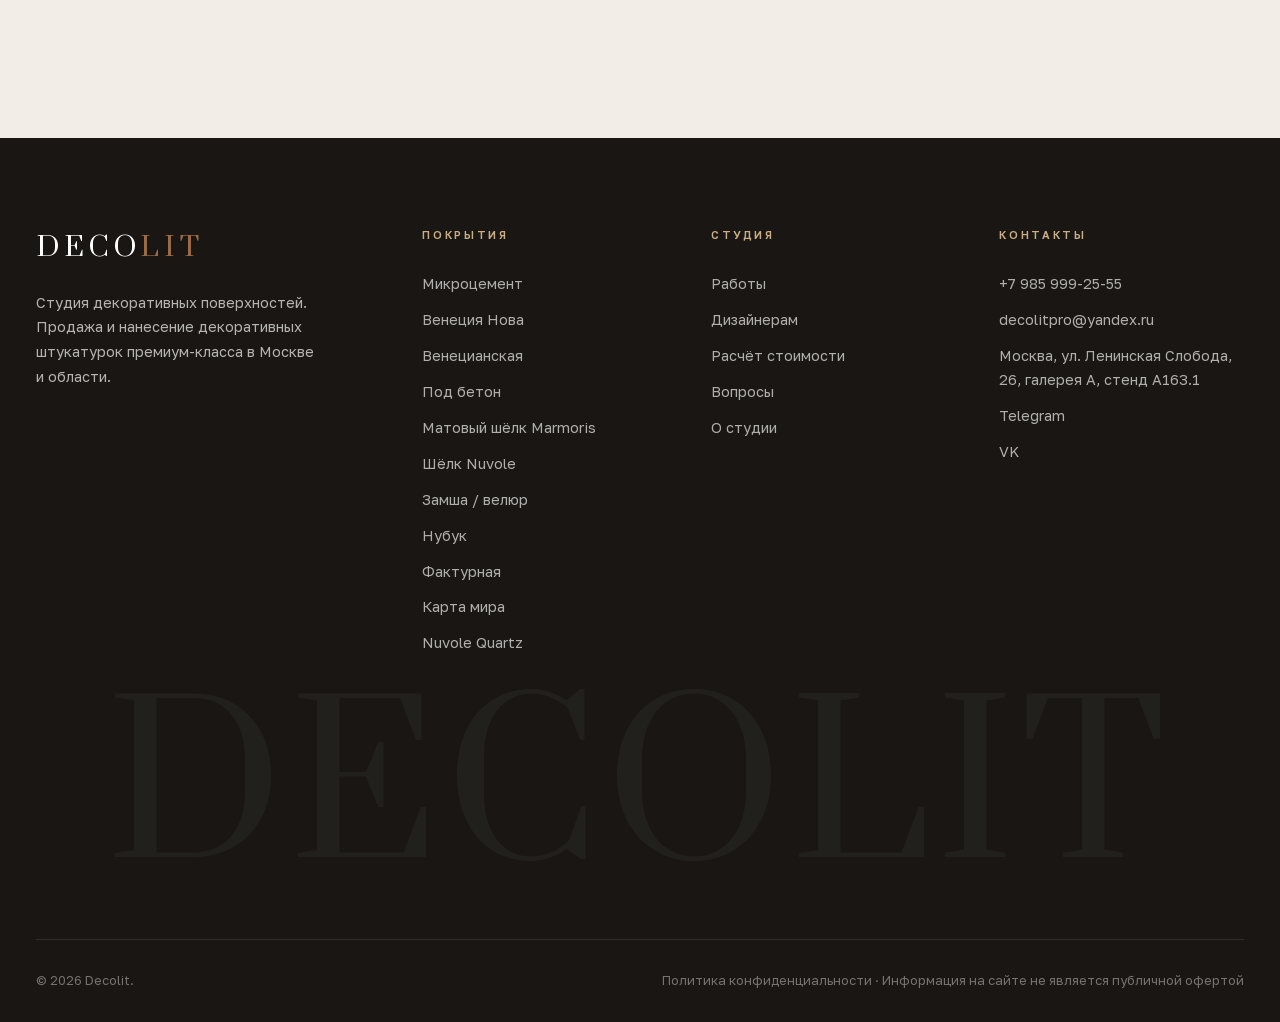
==== commit a5345410: "Добавить подтверждение Яндекс Вебмастера" ====
--- a/site/index.html
+++ b/site/index.html
@@ -5,6 +5,7 @@
 <meta name="viewport" content="width=device-width, initial-scale=1.0">
 <title>Деколит — студия декоративных поверхностей · Москва</title>
 <meta name="description" content="Декоративные покрытия Деколит в Москве: микроцемент, венецианская штукатурка, бетон, шёлк, замша и другие фактуры. Продажа материалов, профессиональное нанесение и готовые образцы в шоуруме.">
+<meta name="yandex-verification" content="8d4d3b8cefdade90">
 <link rel="canonical" href="https://decolitpro.ru/">
 <link rel="icon" href="assets/img/favicon.svg" type="image/svg+xml">
 <link rel="apple-touch-icon" href="assets/img/apple-touch-icon.png">
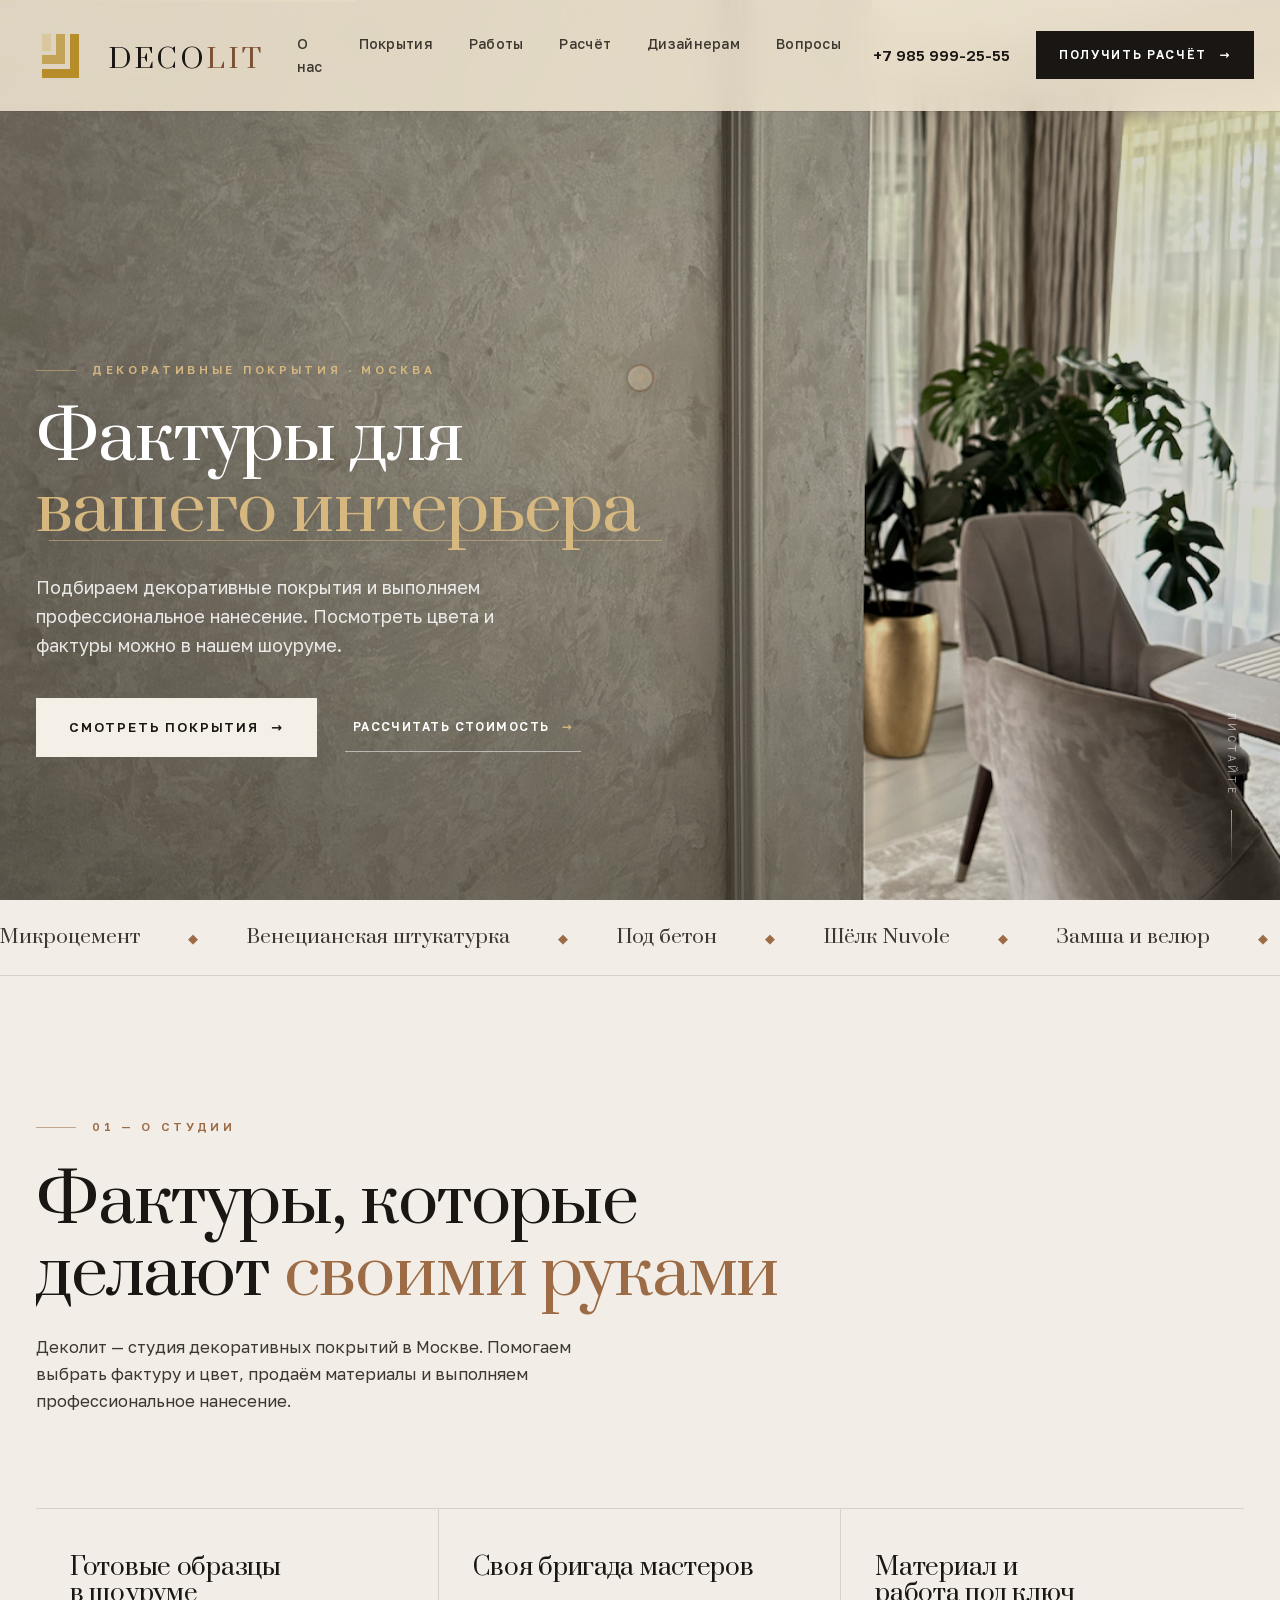
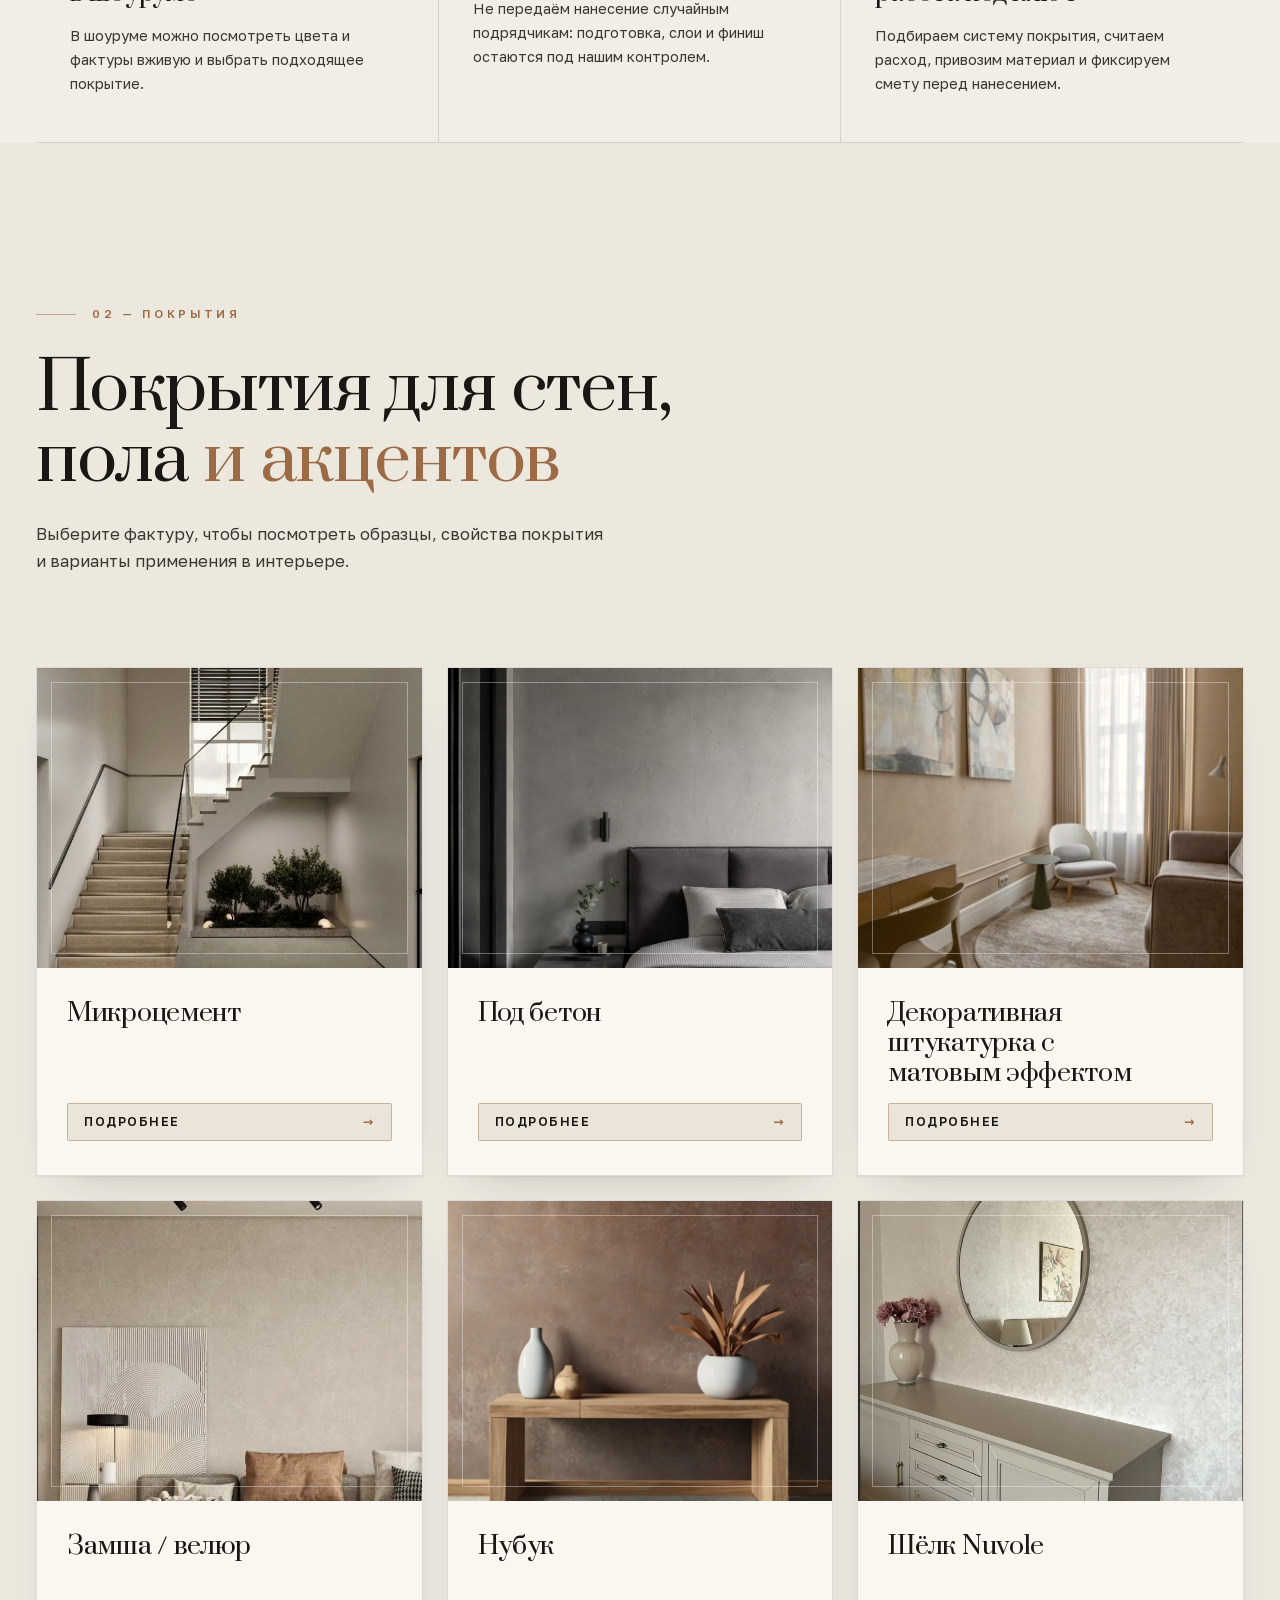
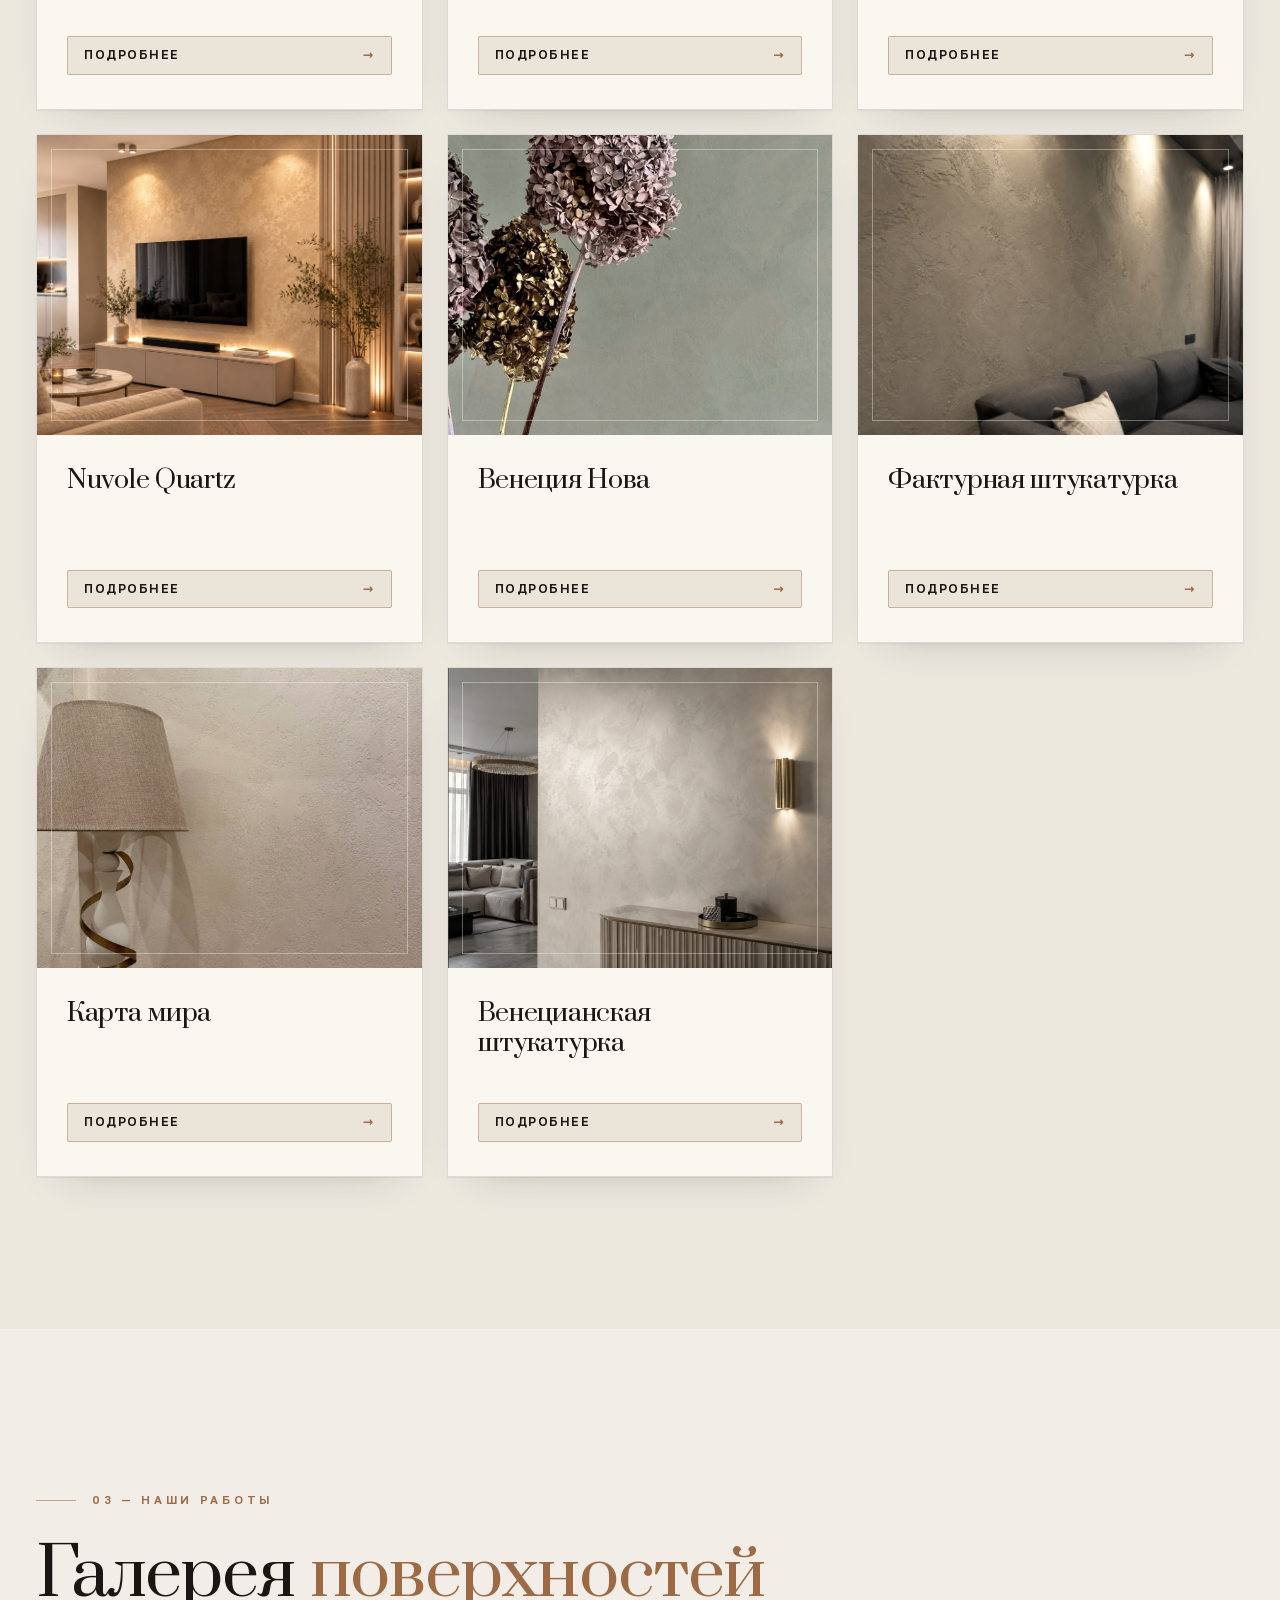
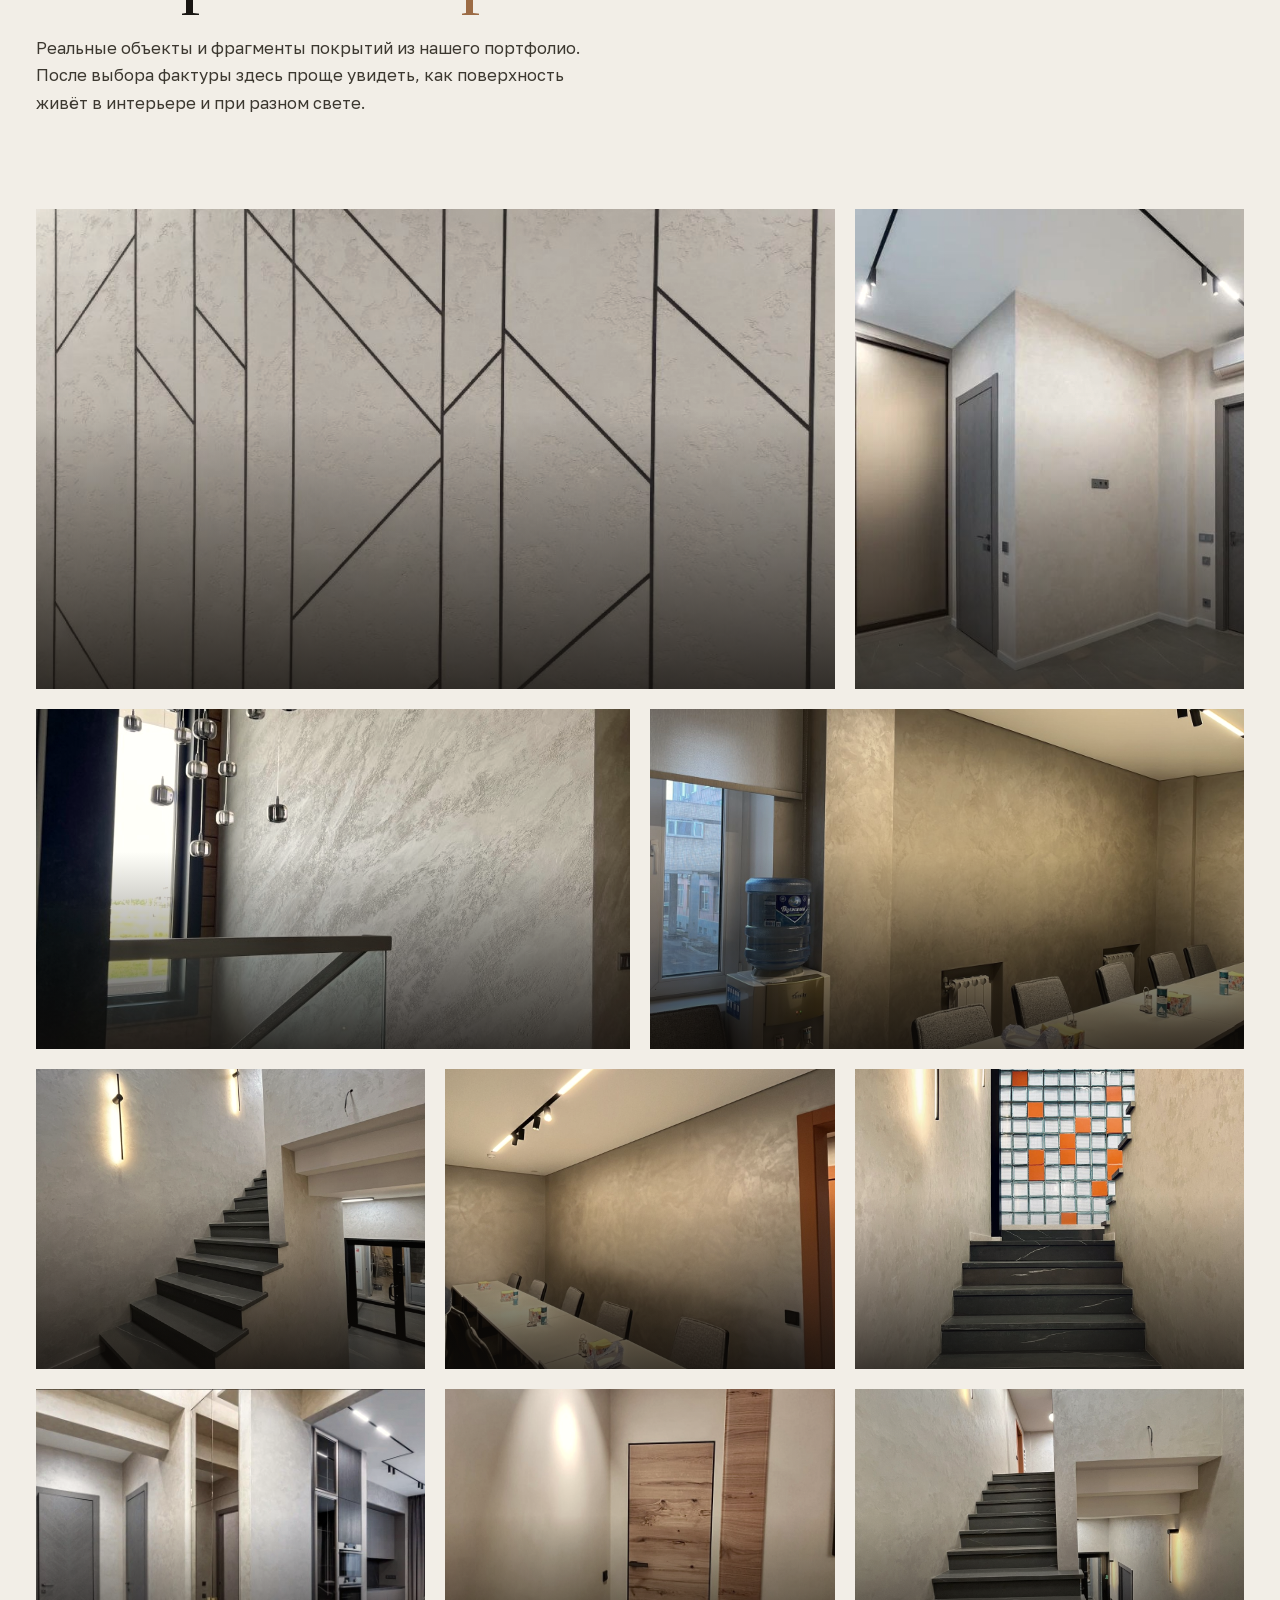
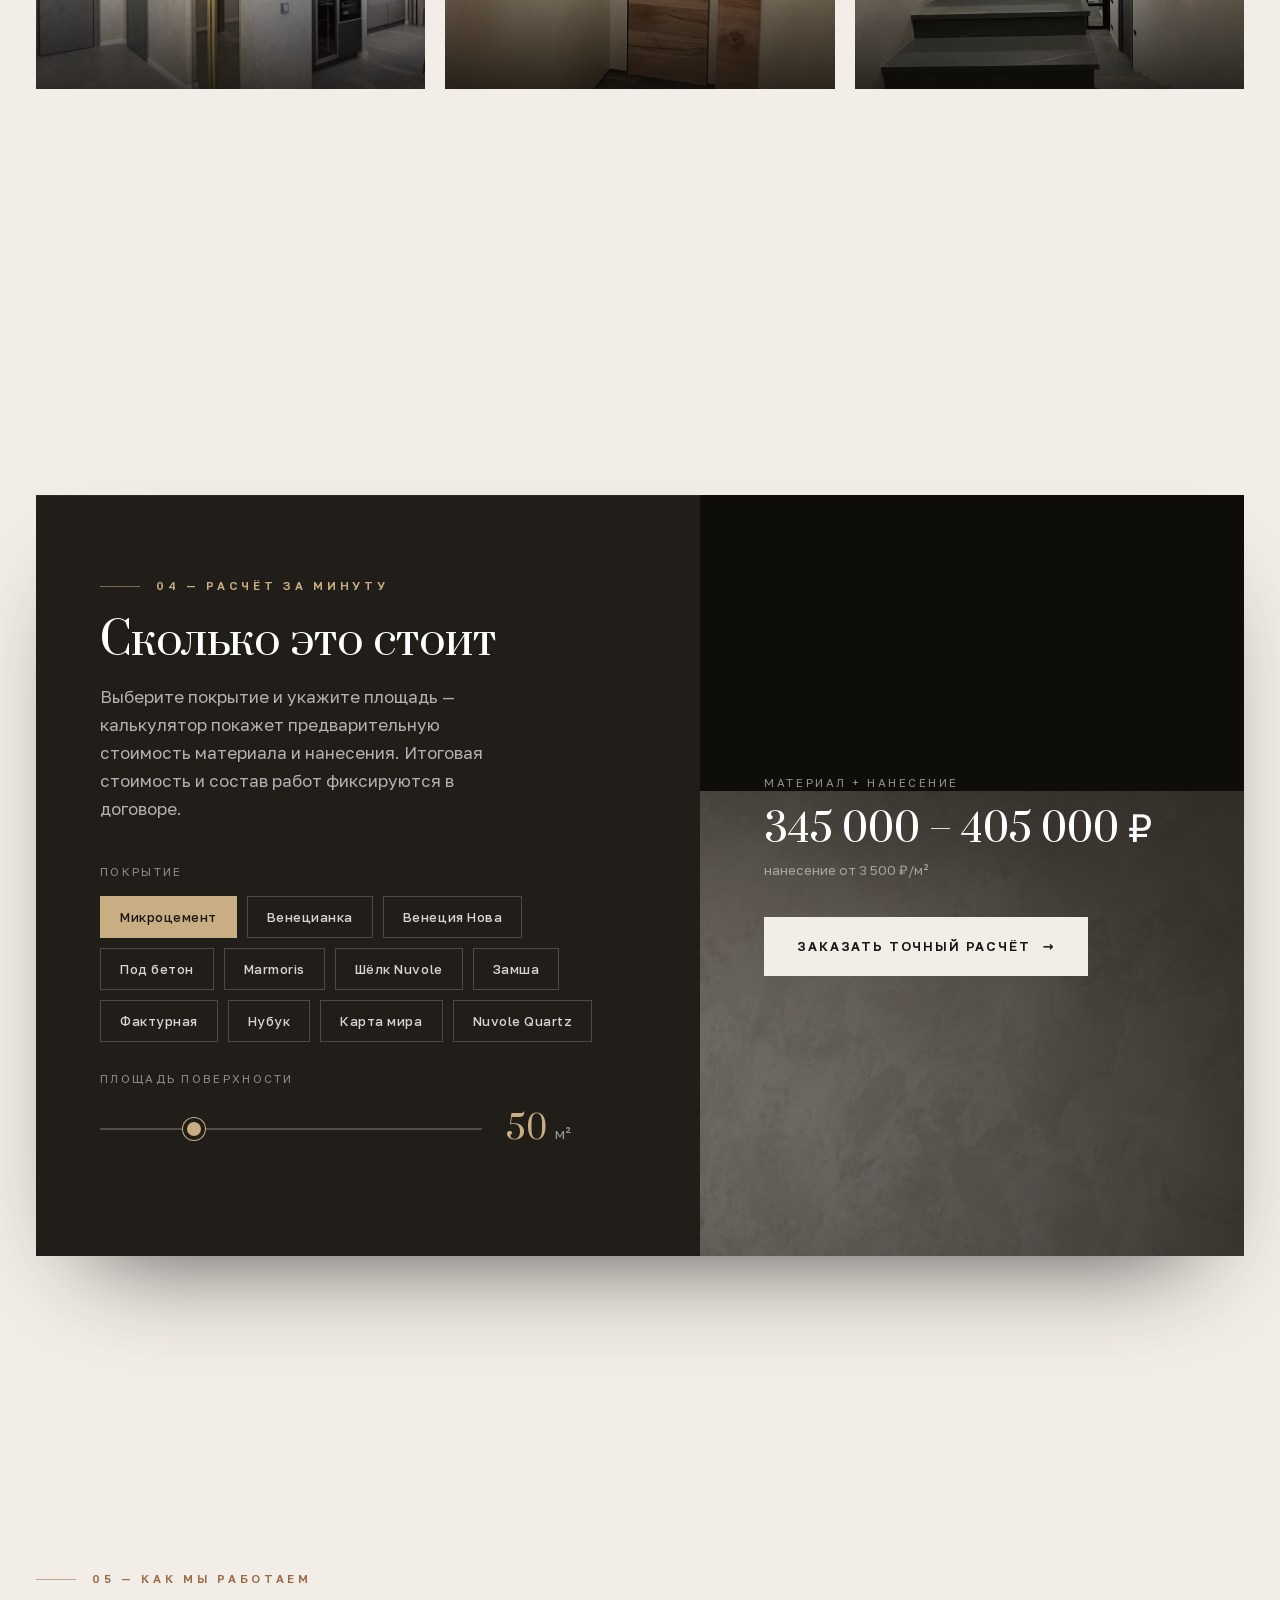
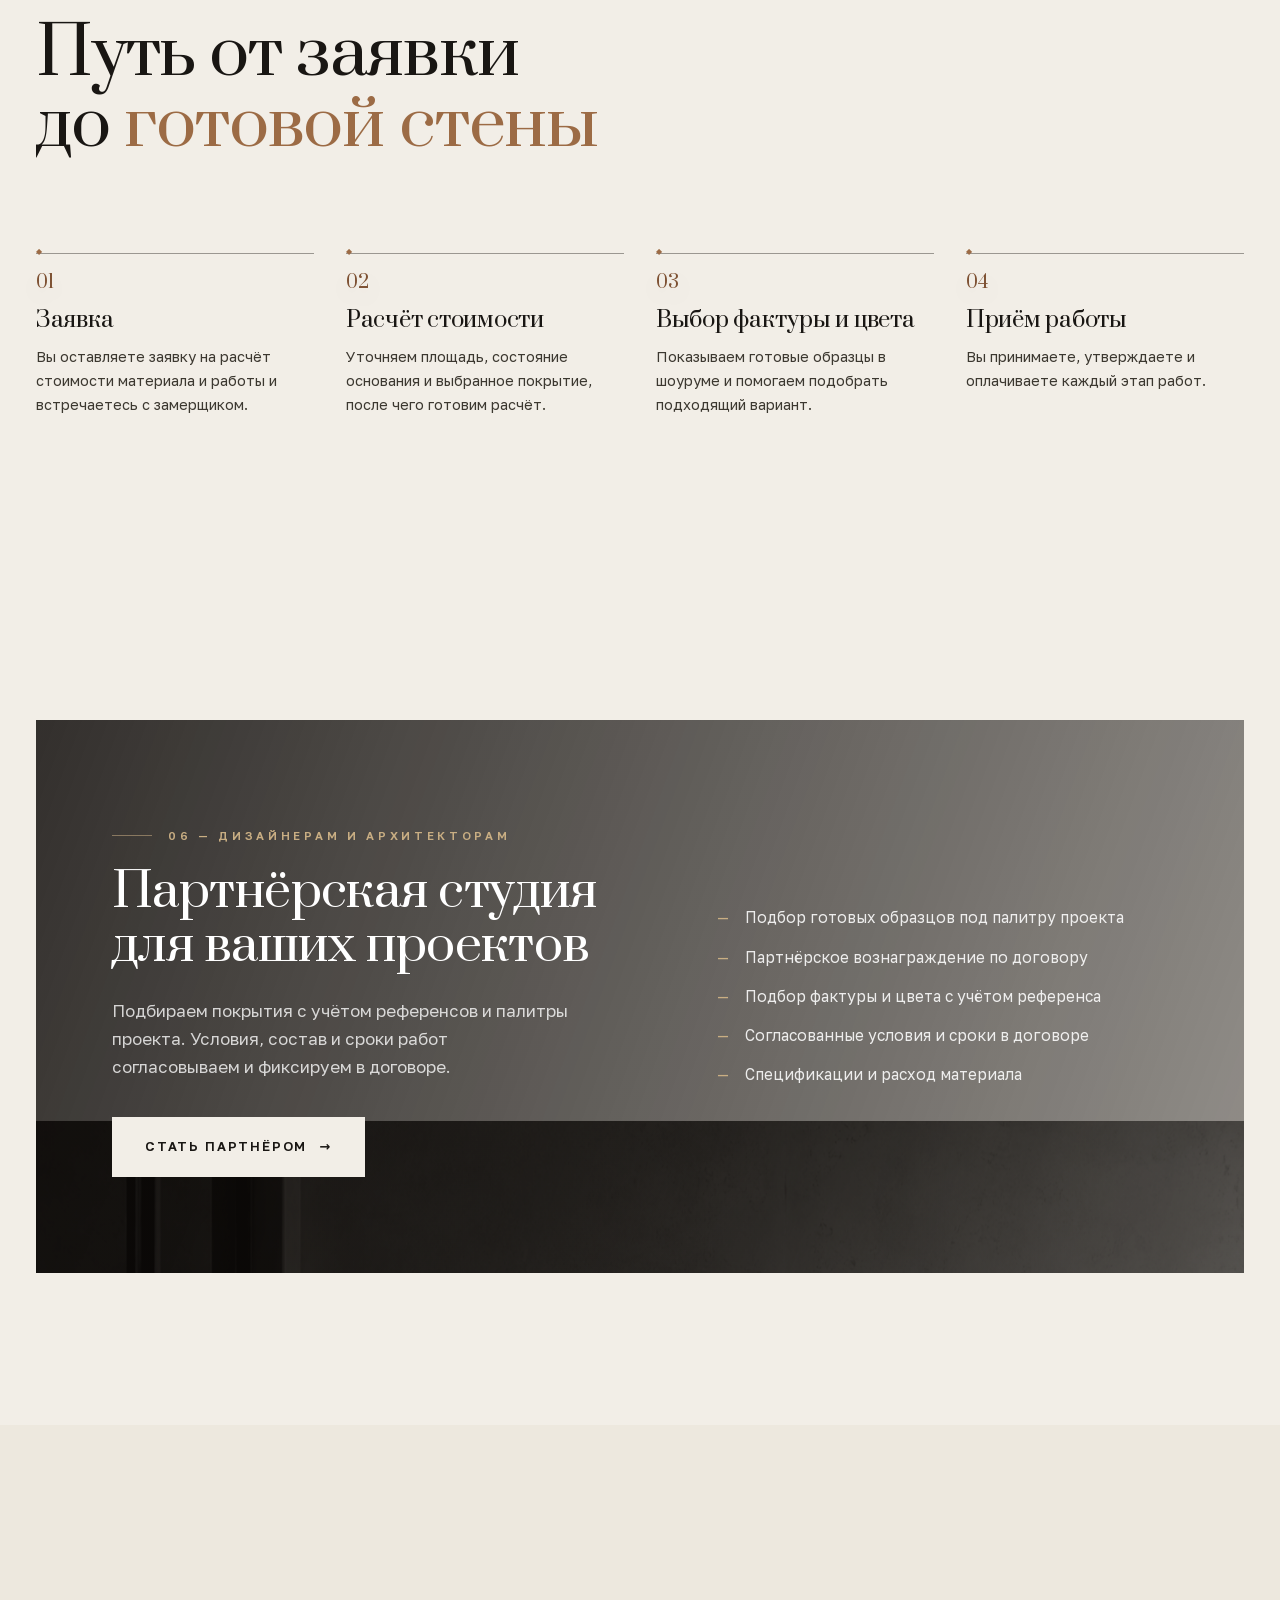
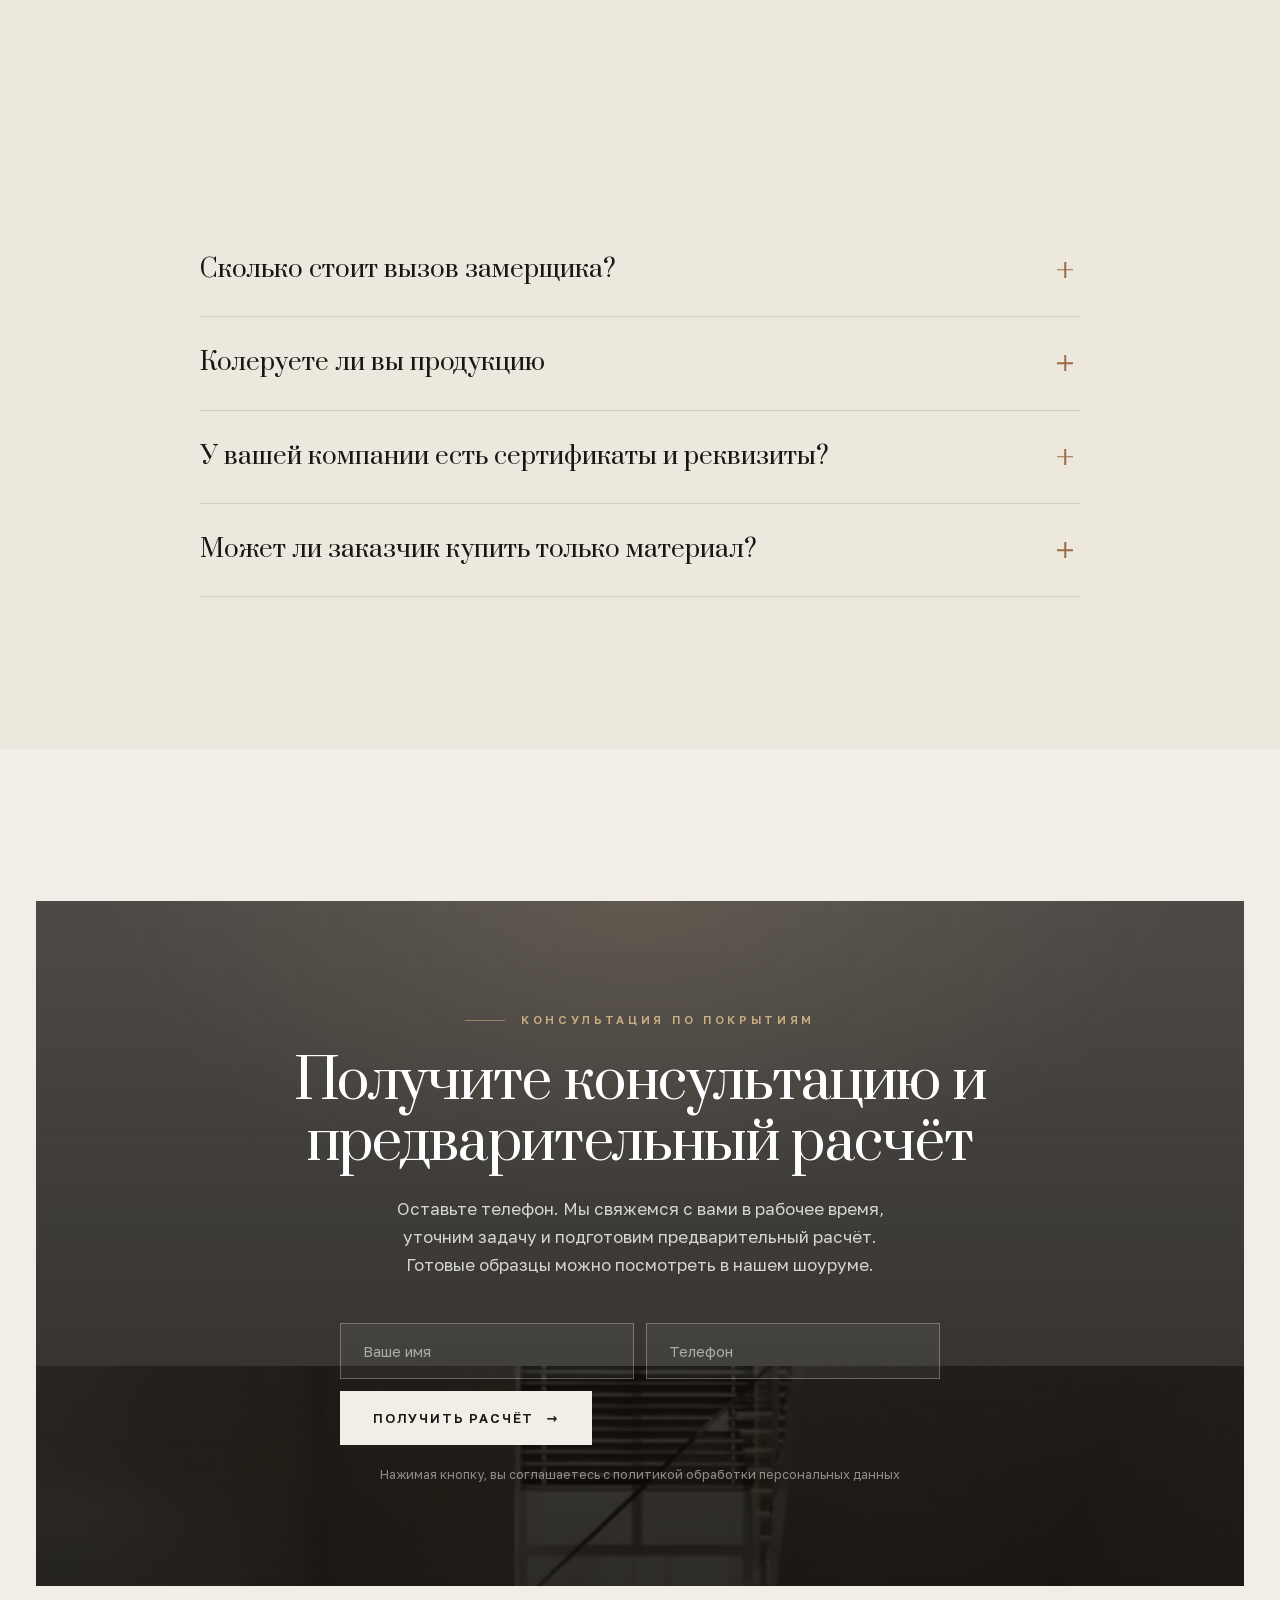
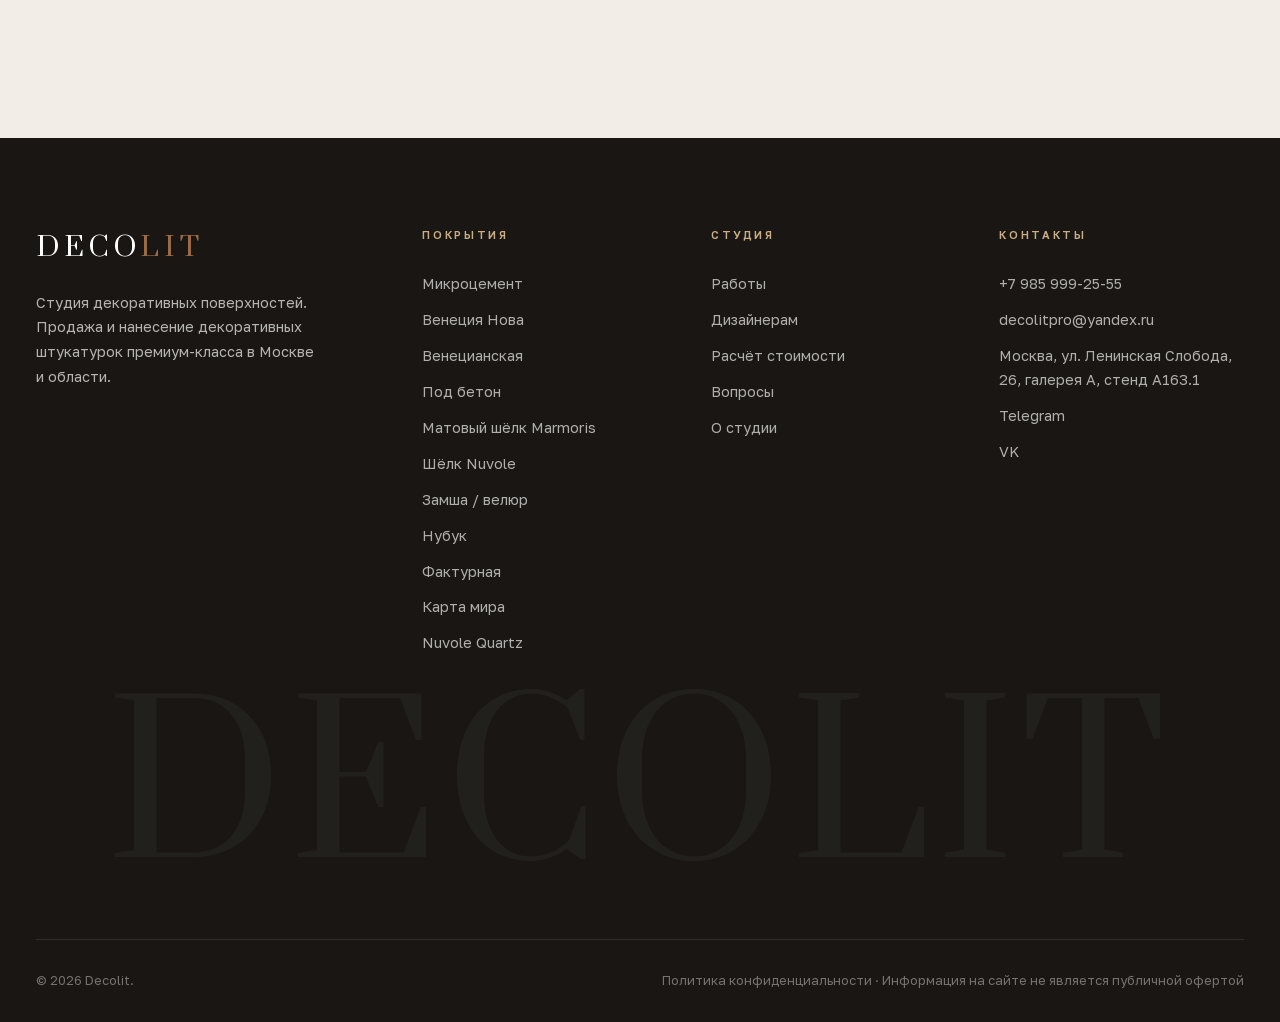
==== commit cf796345: "Подключить Яндекс Метрику и цели" ====
--- a/site/index.html
+++ b/site/index.html
@@ -3,6 +3,7 @@
 <head>
 <meta charset="UTF-8">
 <meta name="viewport" content="width=device-width, initial-scale=1.0">
+<script src="js/metrika.js"></script>
 <title>Деколит — студия декоративных поверхностей · Москва</title>
 <meta name="description" content="Декоративные покрытия Деколит в Москве: микроцемент, венецианская штукатурка, бетон, шёлк, замша и другие фактуры. Продажа материалов, профессиональное нанесение и готовые образцы в шоуруме.">
 <meta name="yandex-verification" content="8d4d3b8cefdade90">
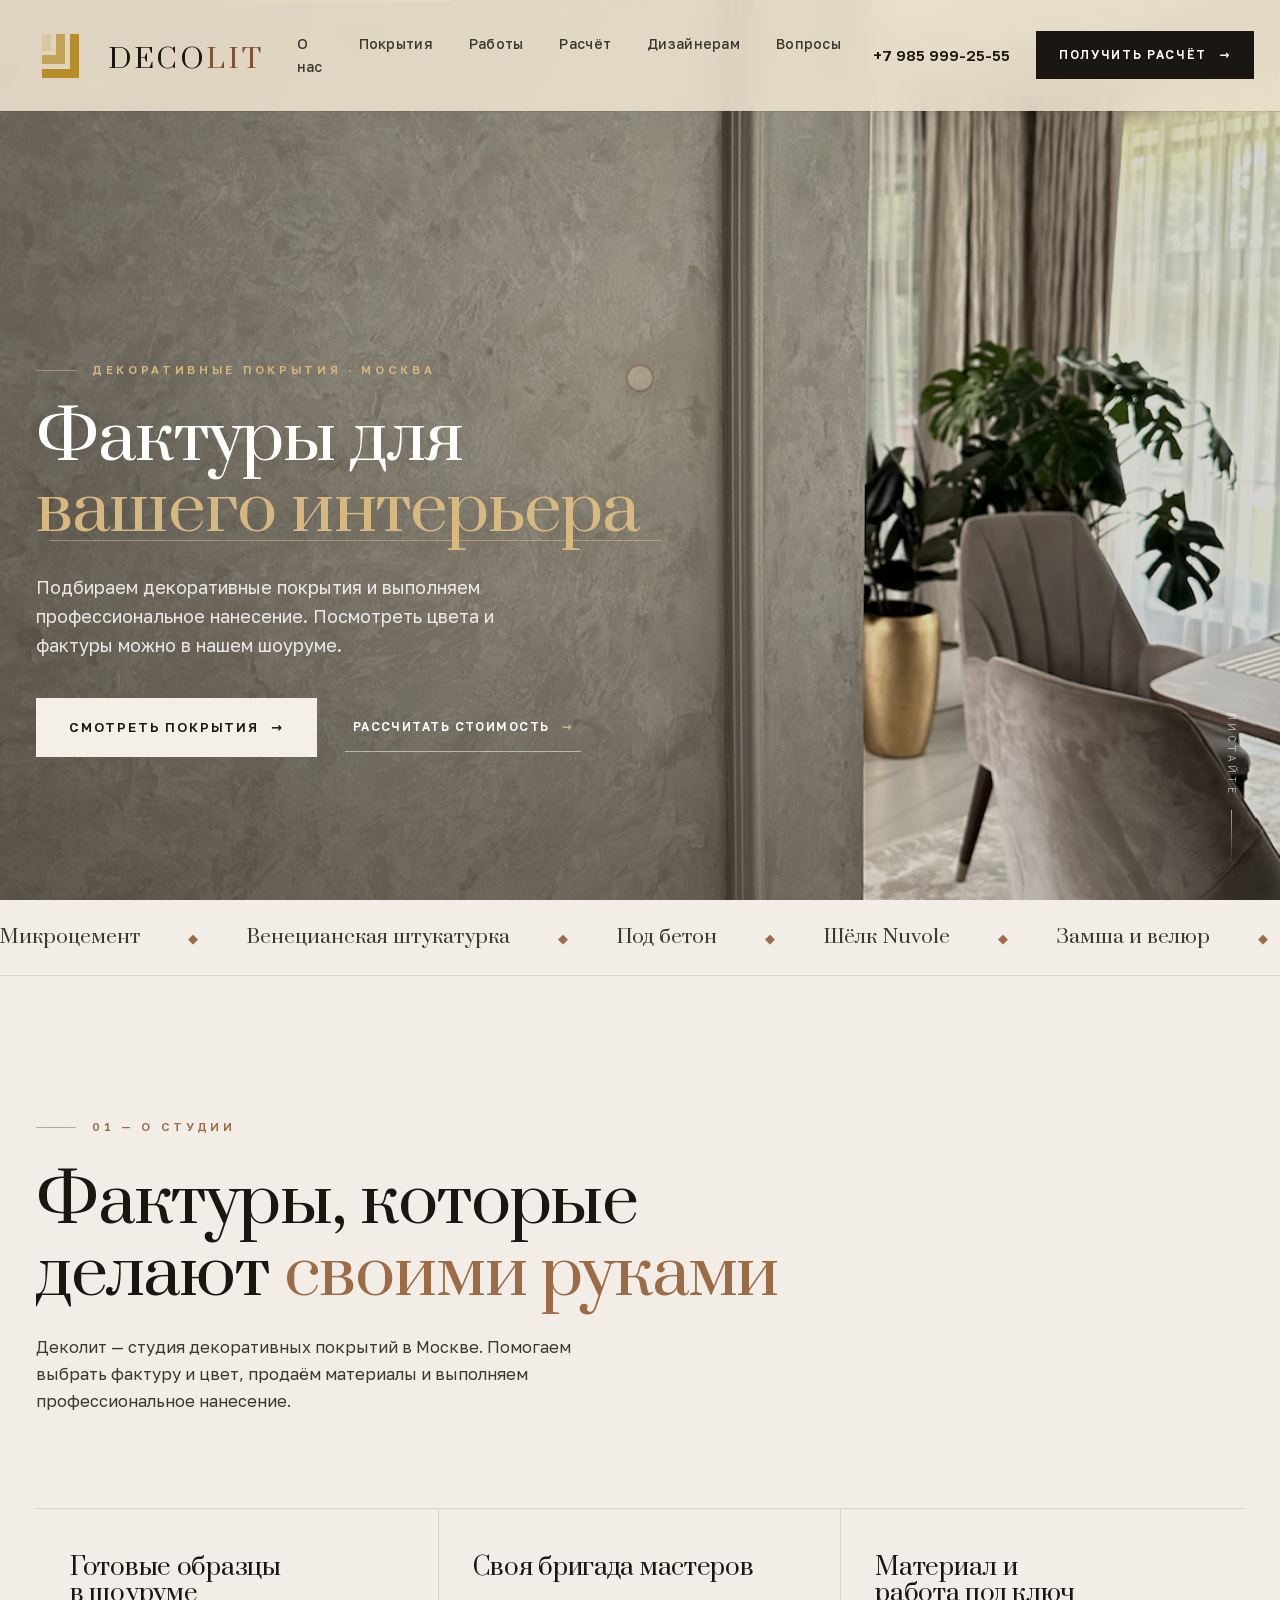
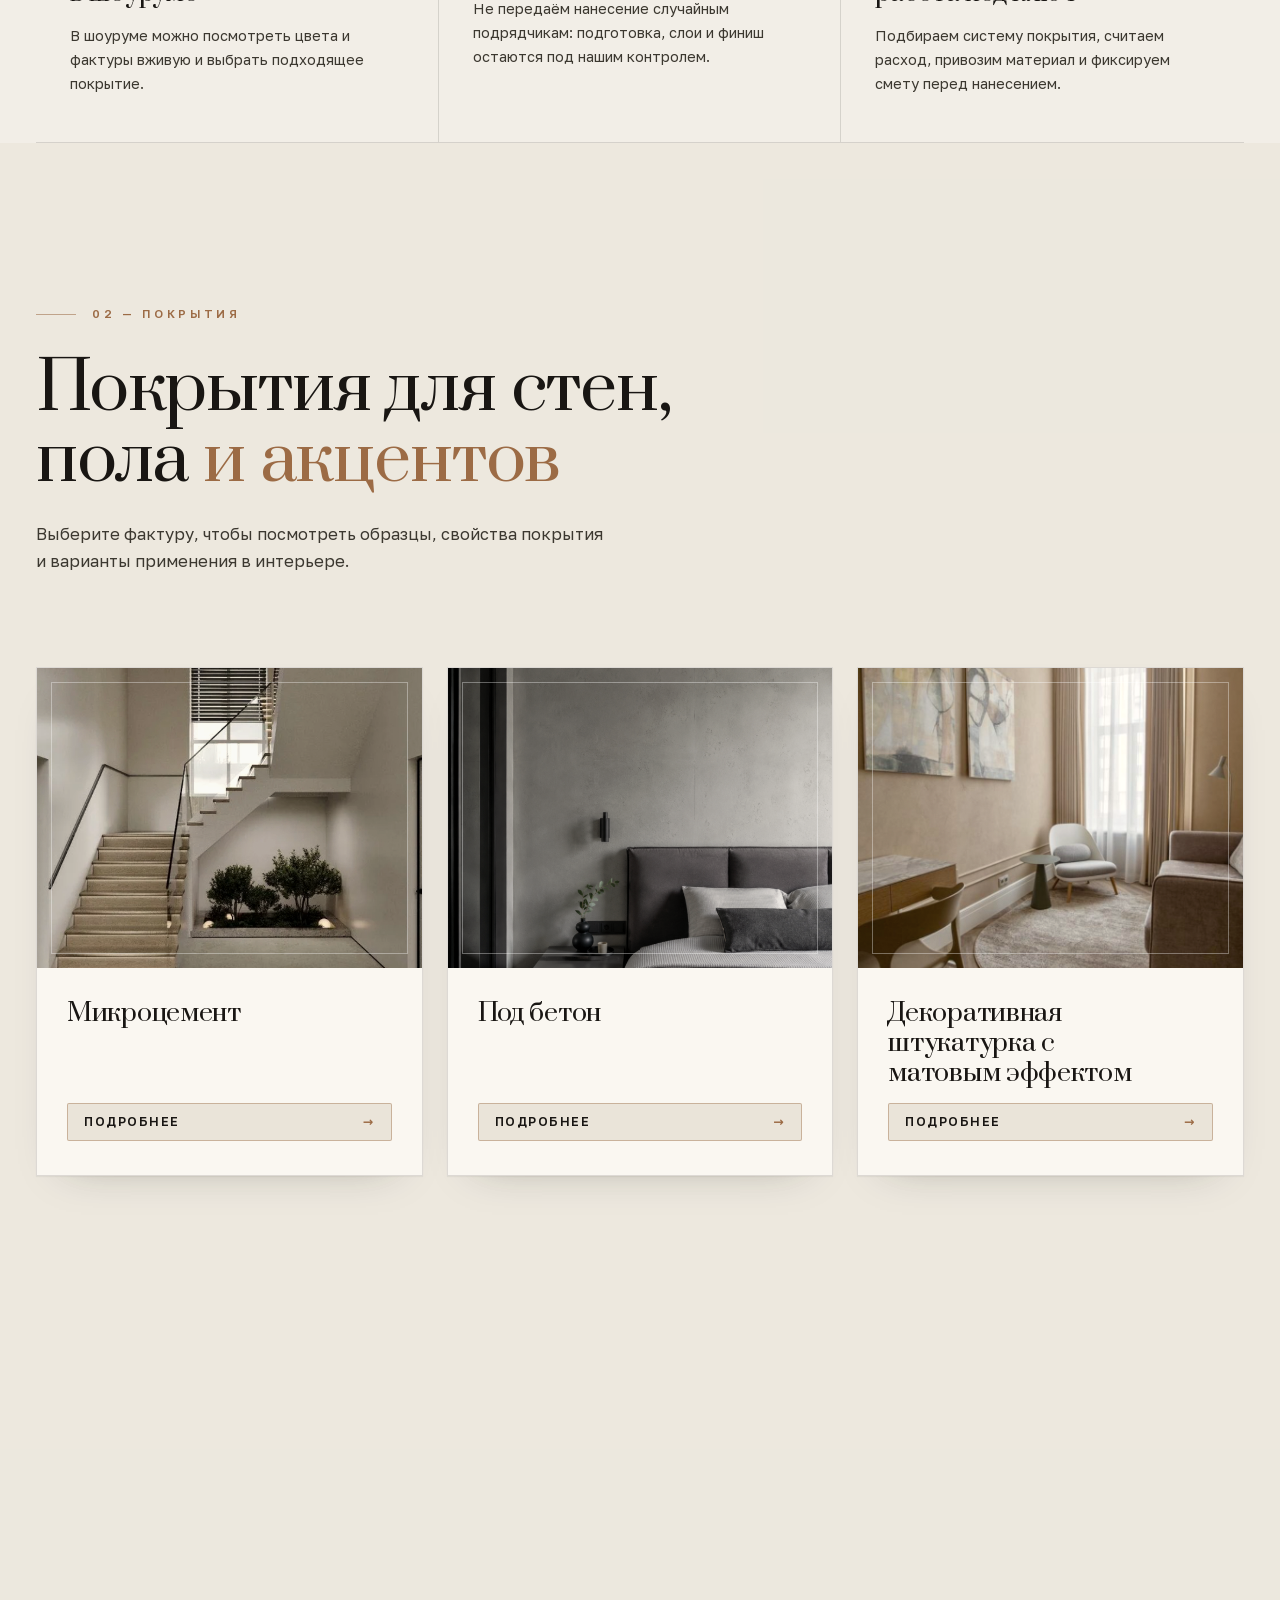
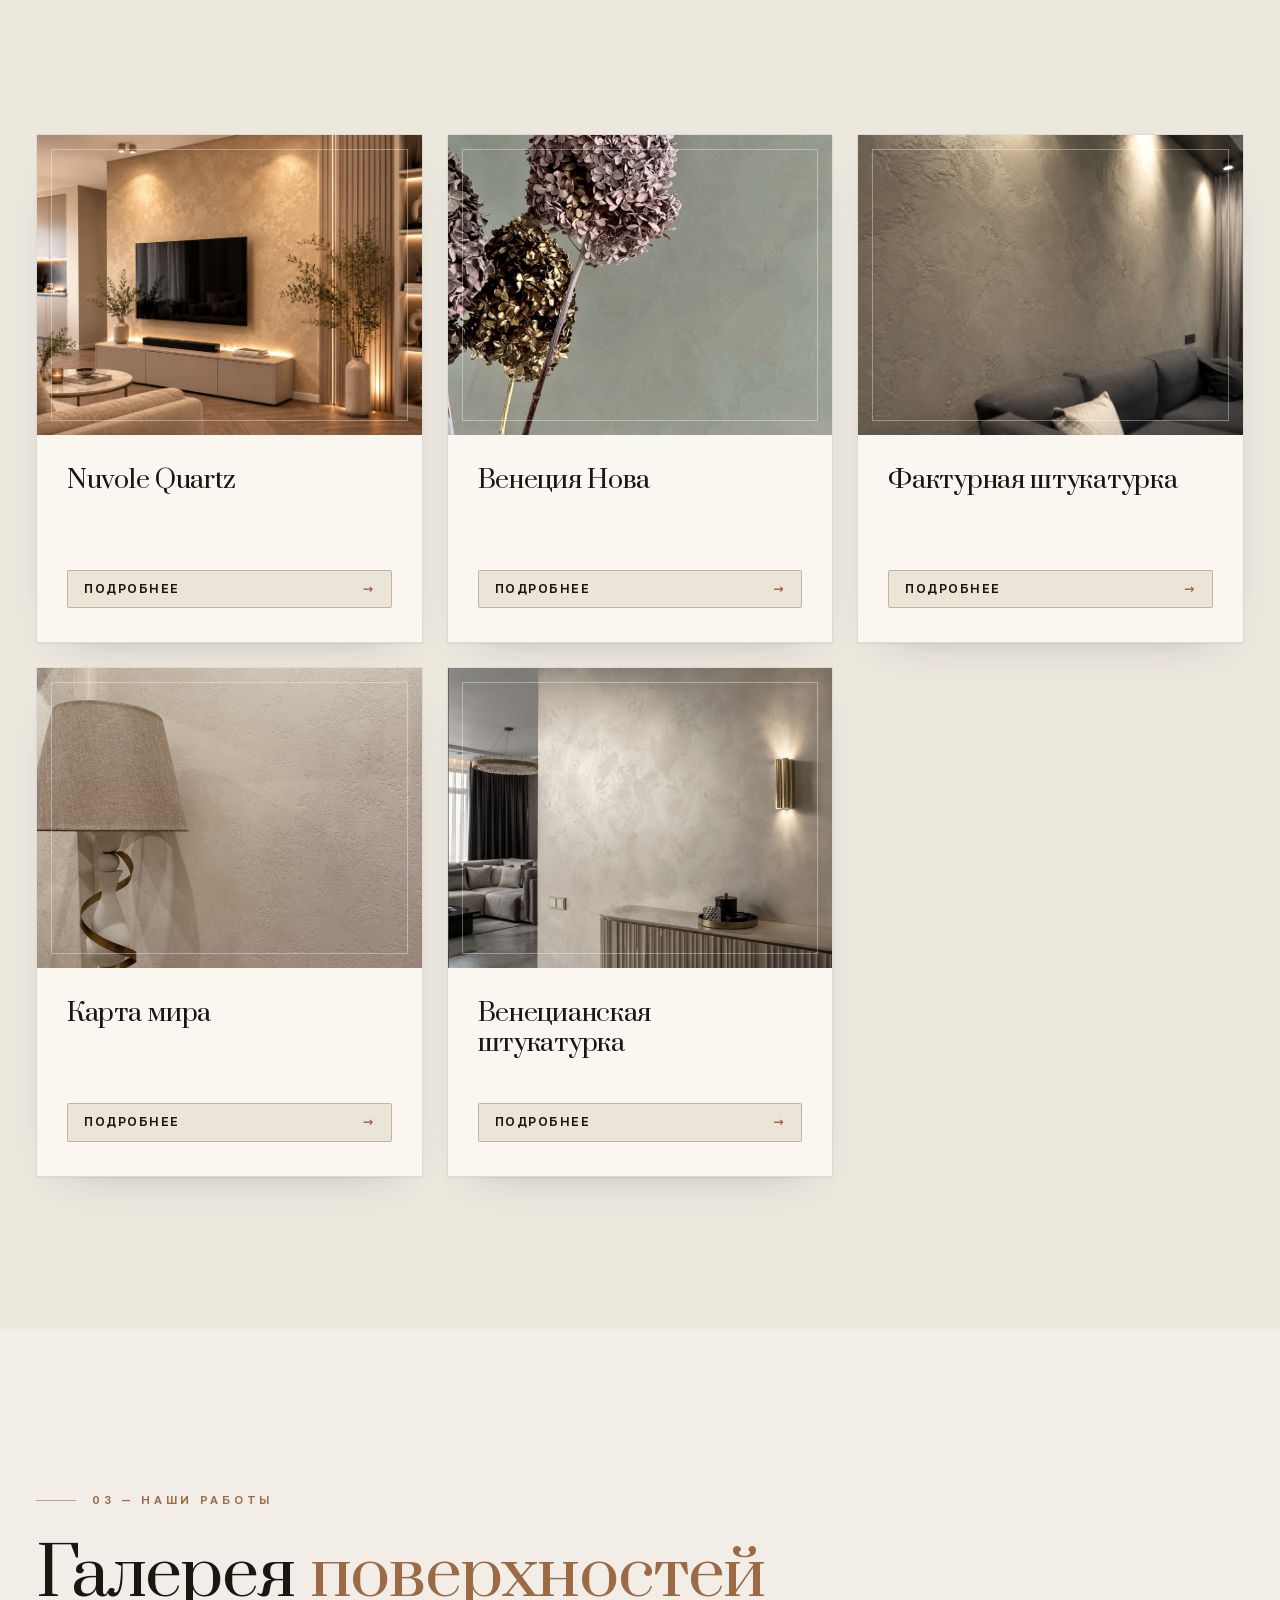
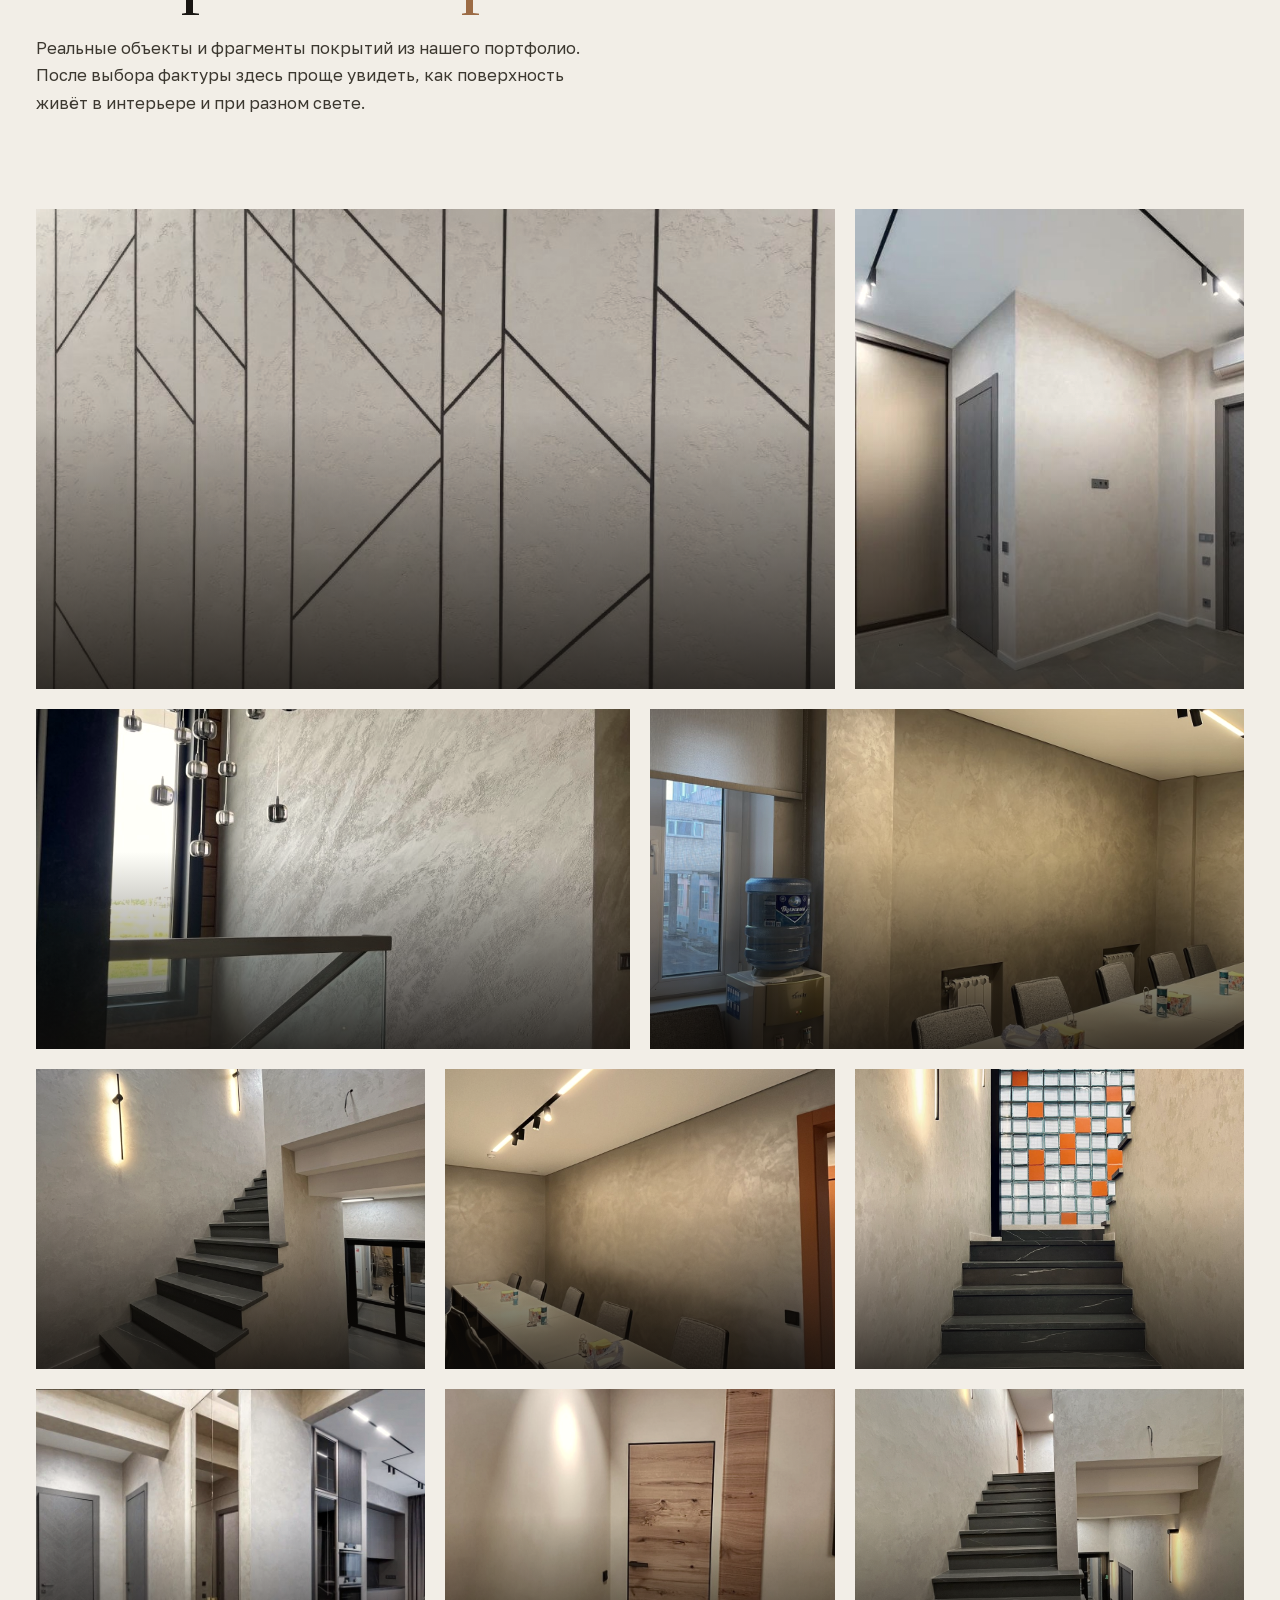
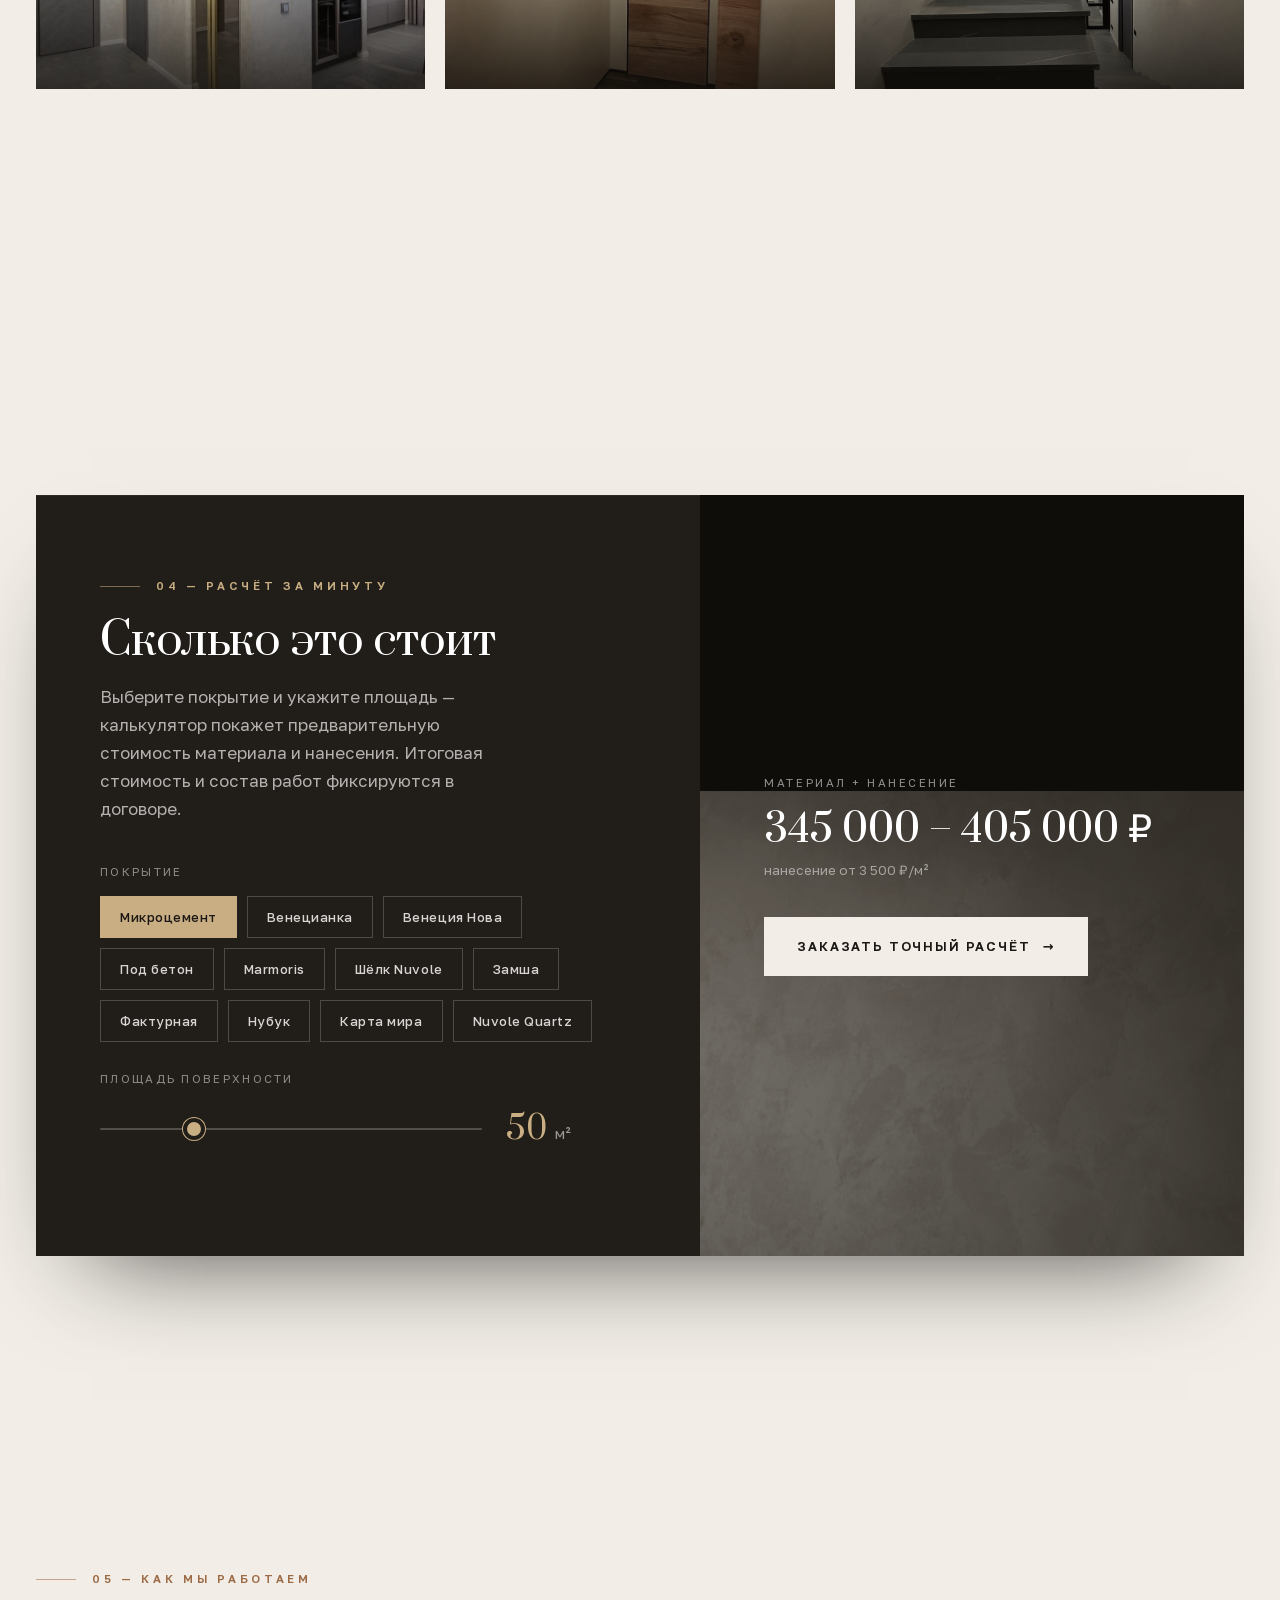
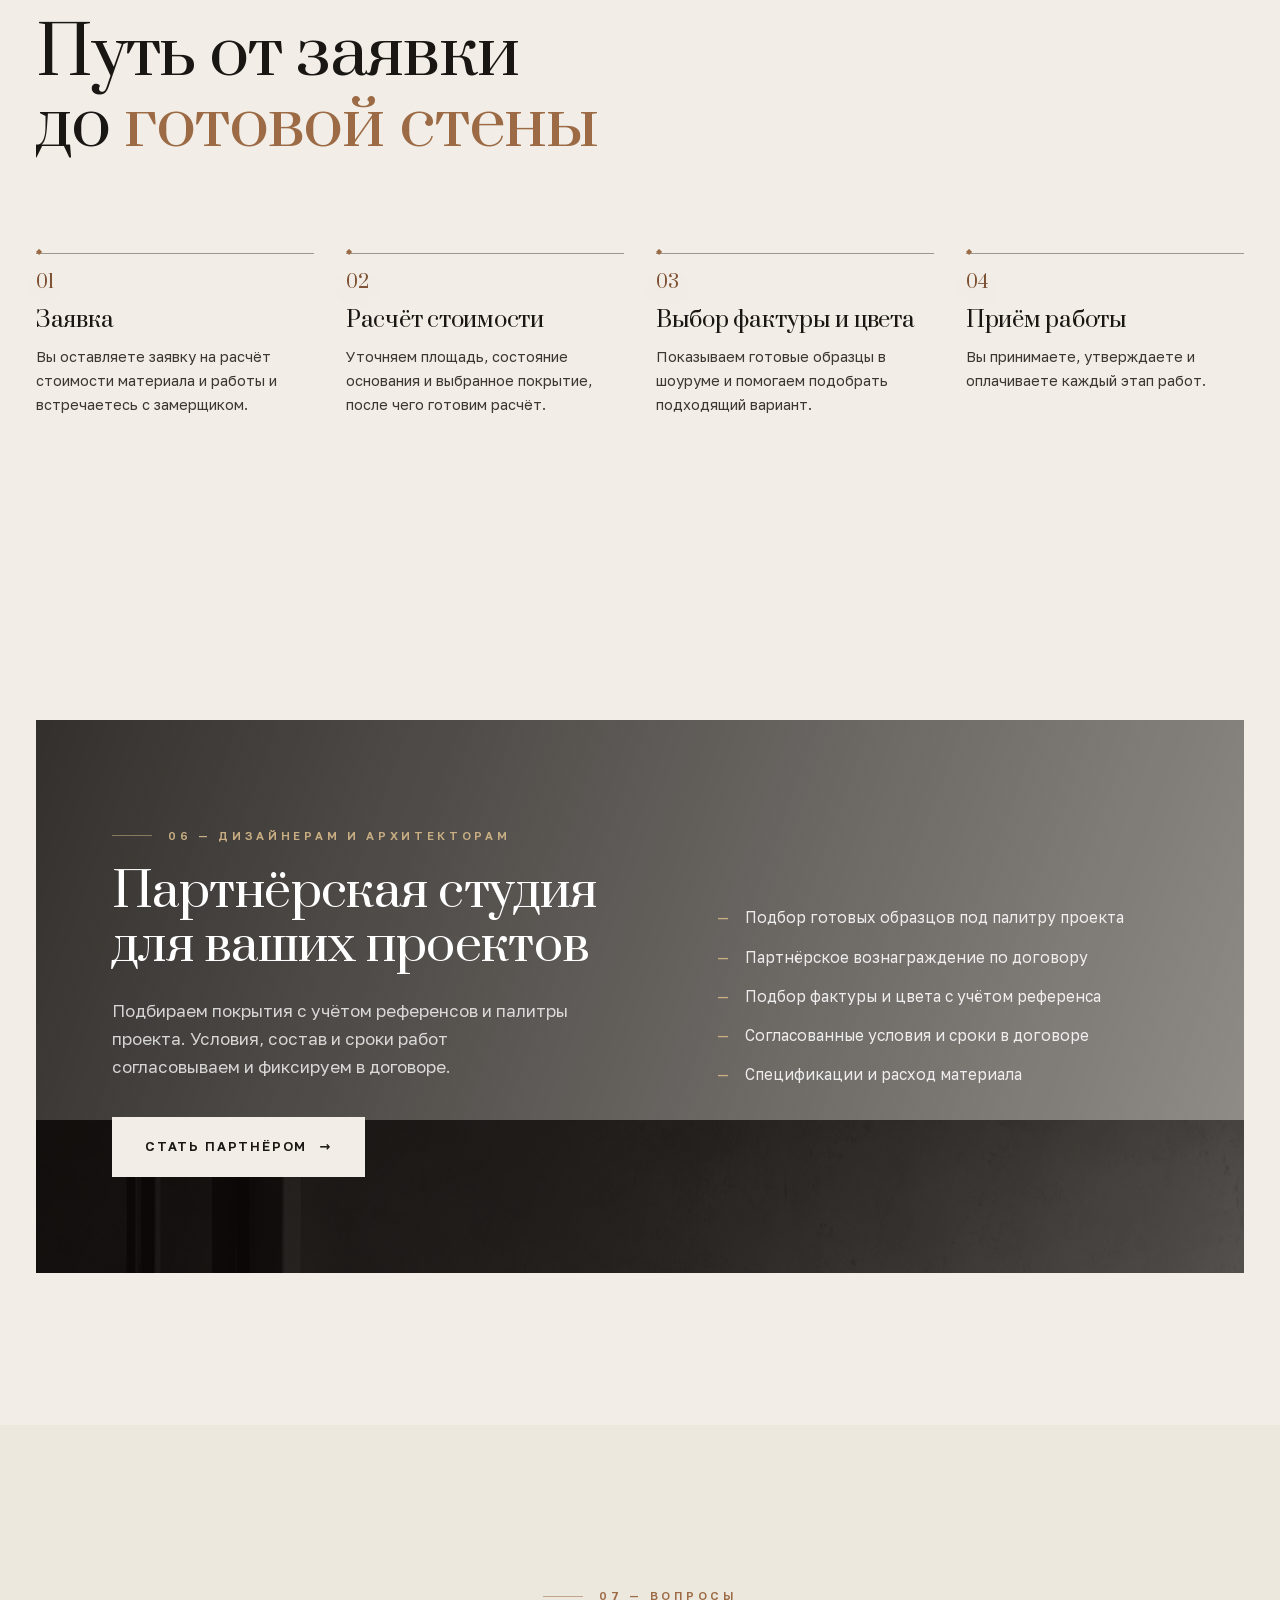
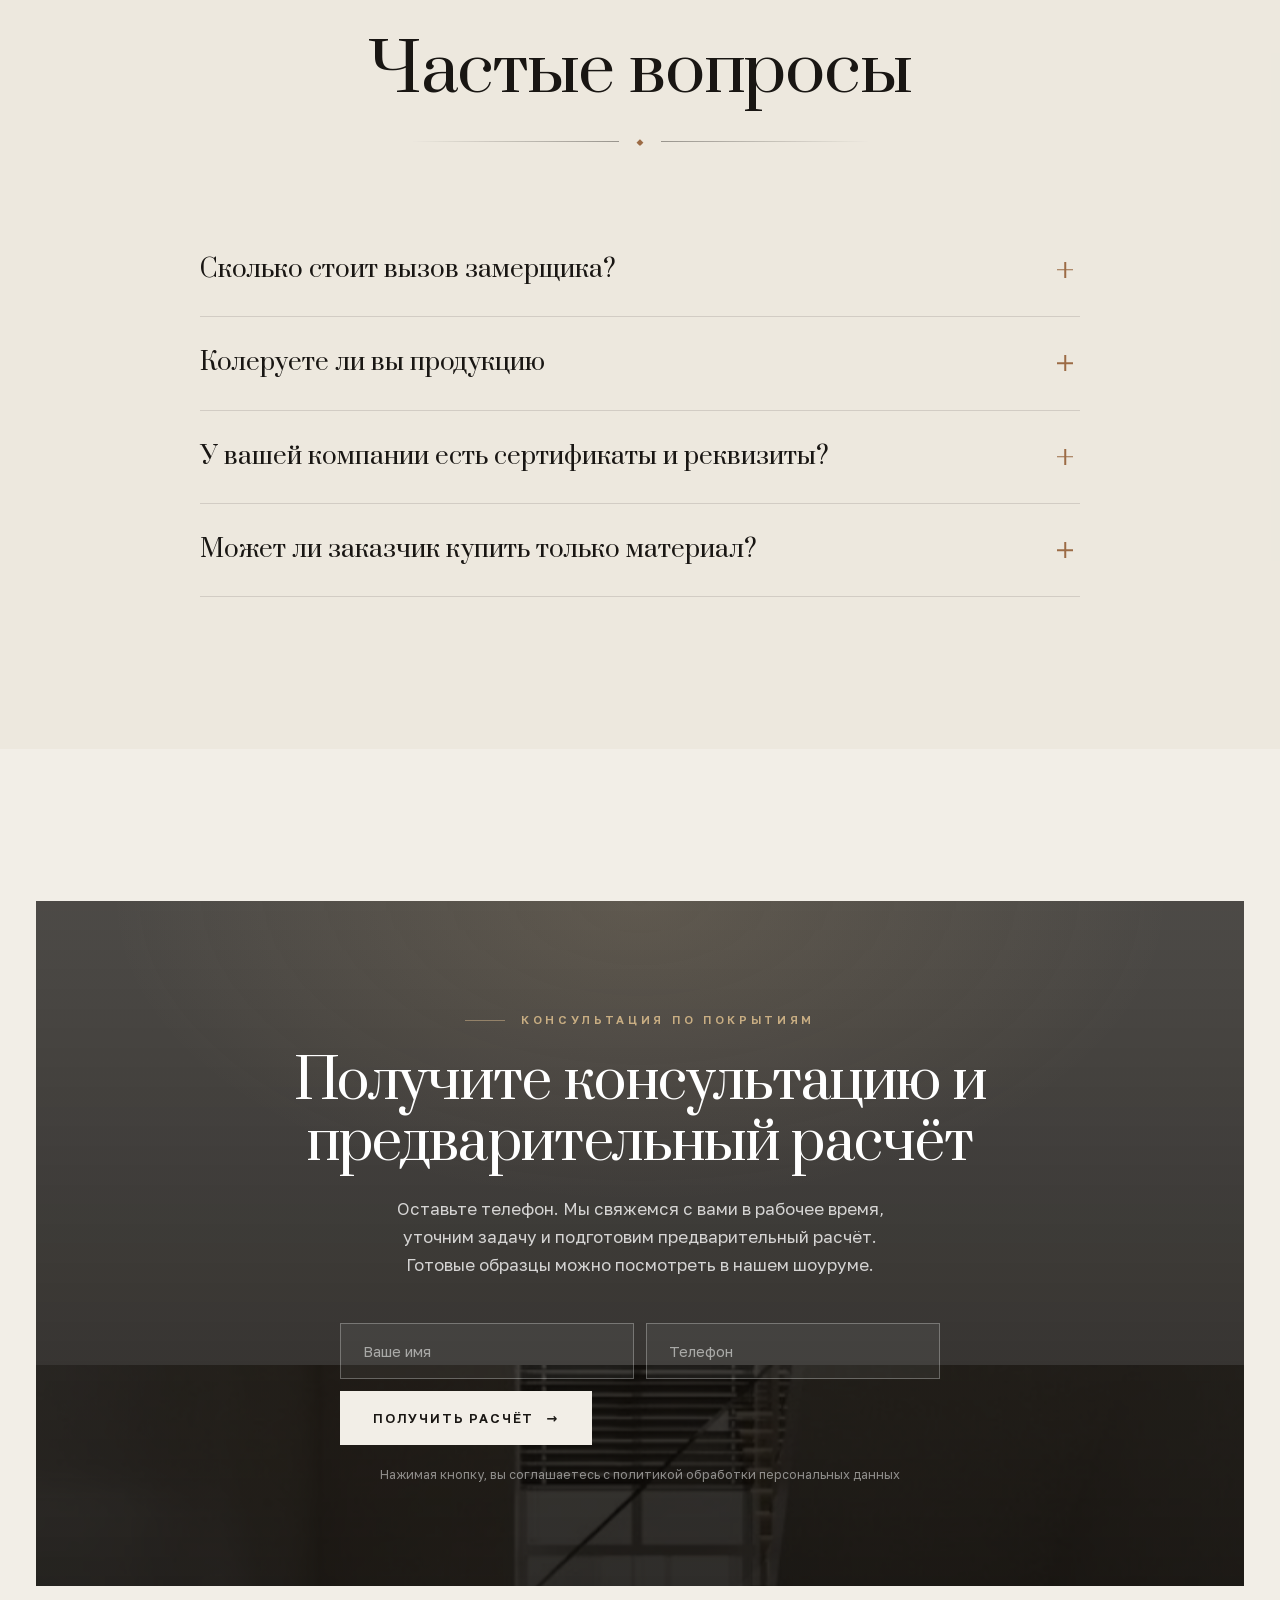
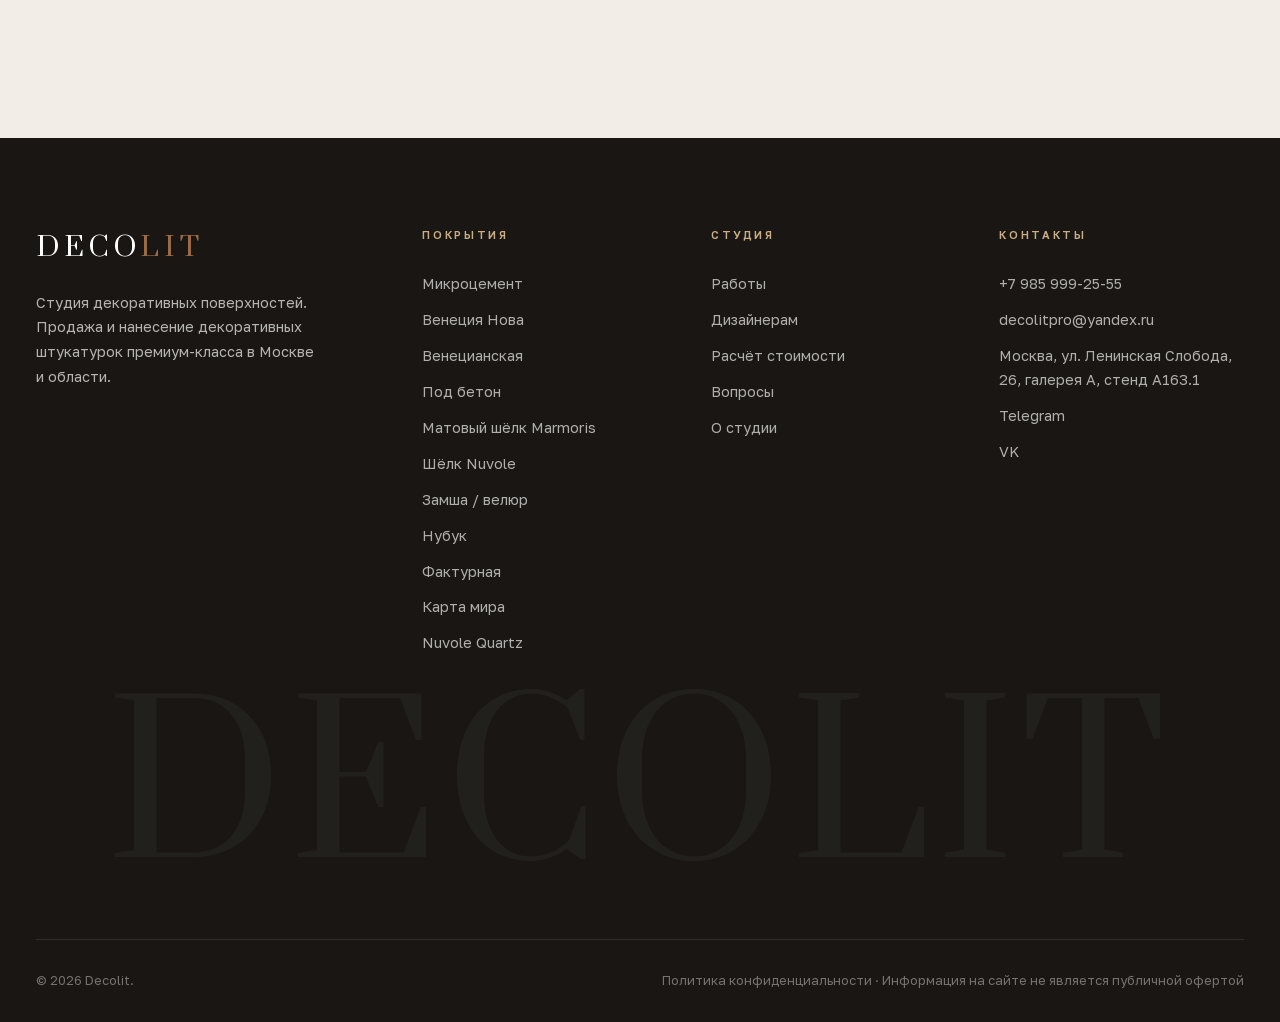
==== commit 0af0a4ff: "Исправить ссылку на Telegram-канал" ====
--- a/site/index.html
+++ b/site/index.html
@@ -366,7 +366,7 @@
         <a href="tel:+79859992555">+7 985 999-25-55</a>
         <a href="mailto:decolitpro@yandex.ru">decolitpro@yandex.ru</a>
         <a href="https://yandex.ru/maps/?text=Москва%2C+ул.+Ленинская+Слобода%2C+26" target="_blank" rel="noopener">Москва, ул. Ленинская Слобода, 26, галерея А, стенд А163.1</a>
-        <a href="https://t.me/decolit_ru" target="_blank" rel="noopener">Telegram</a>
+        <a href="https://t.me/decolitpro" target="_blank" rel="noopener">Telegram</a>
         <a href="https://vk.com/decolitpro" target="_blank" rel="noopener">VK</a>
       </div>
     </div>
@@ -420,7 +420,7 @@
         "closes": "21:00"
       },
       "sameAs": [
-        "https://t.me/decolit_ru",
+        "https://t.me/decolitpro",
         "https://vk.com/decolitpro"
       ]
     }
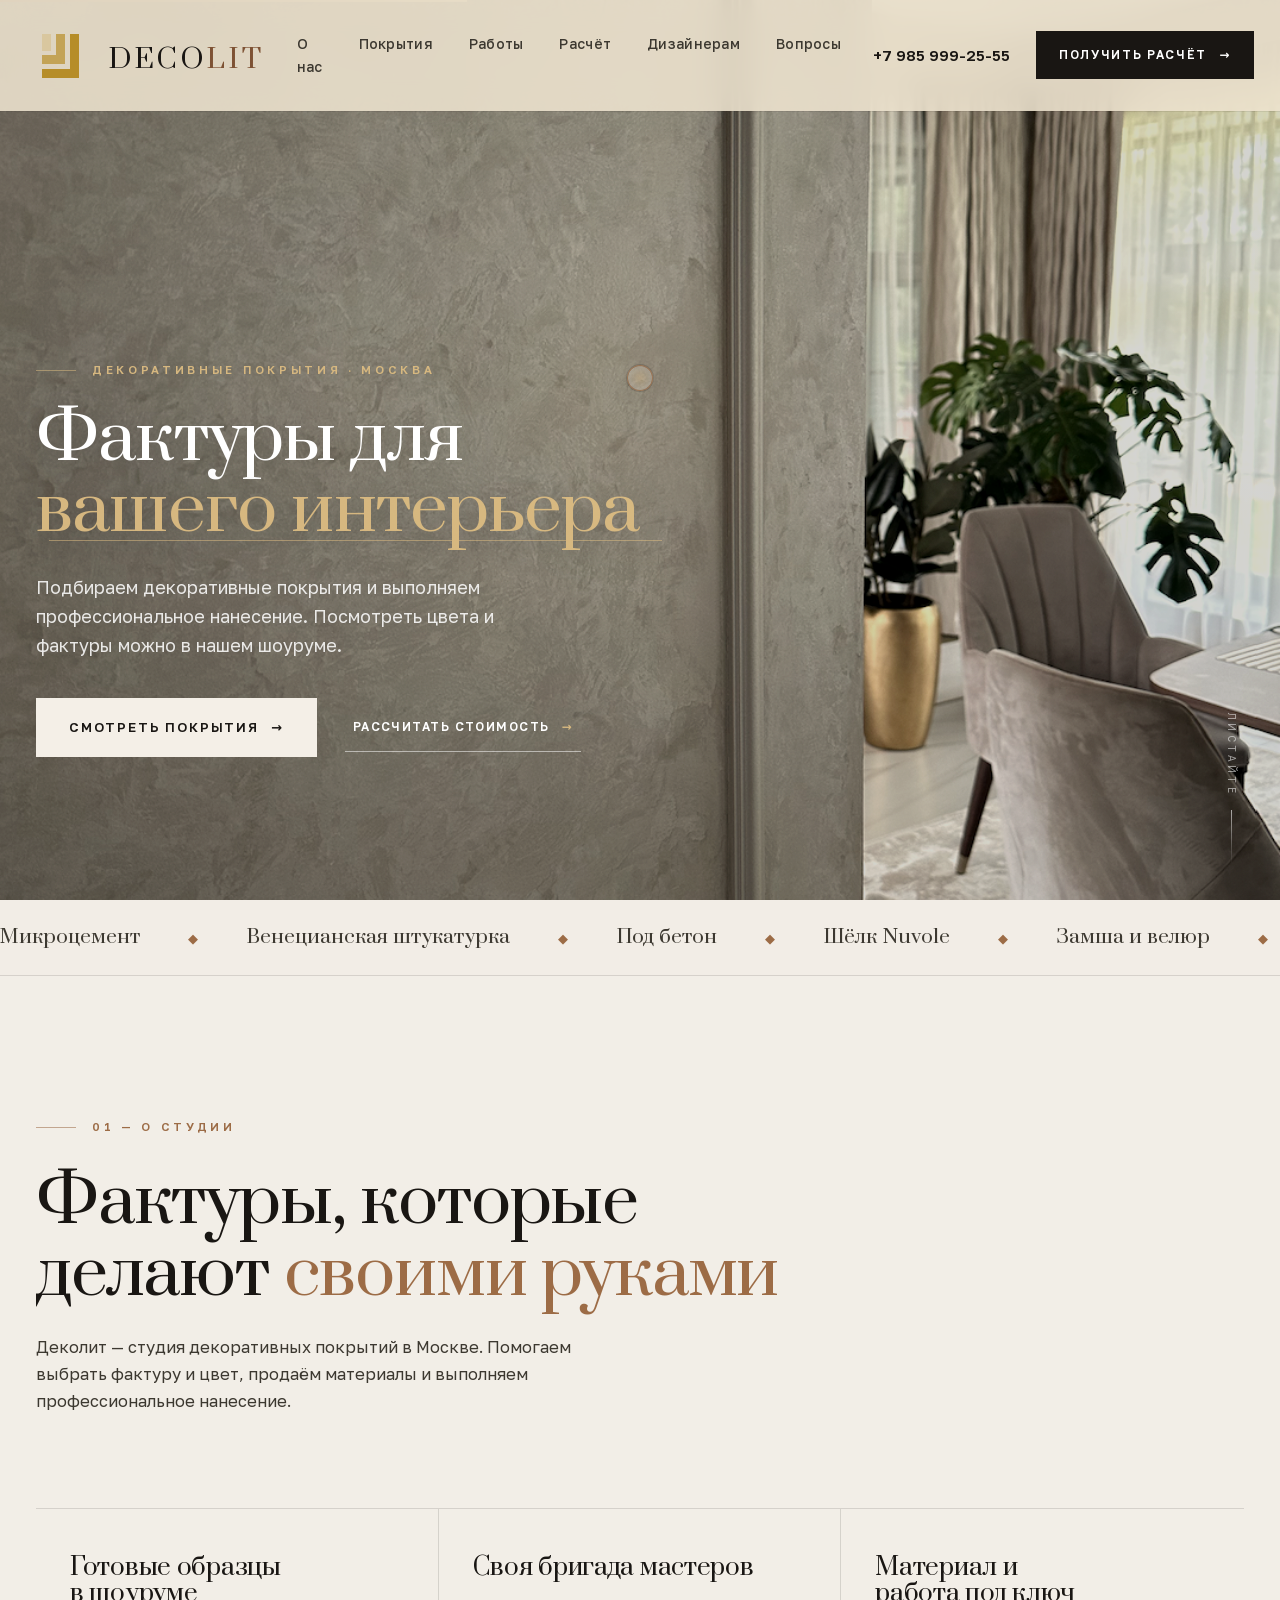
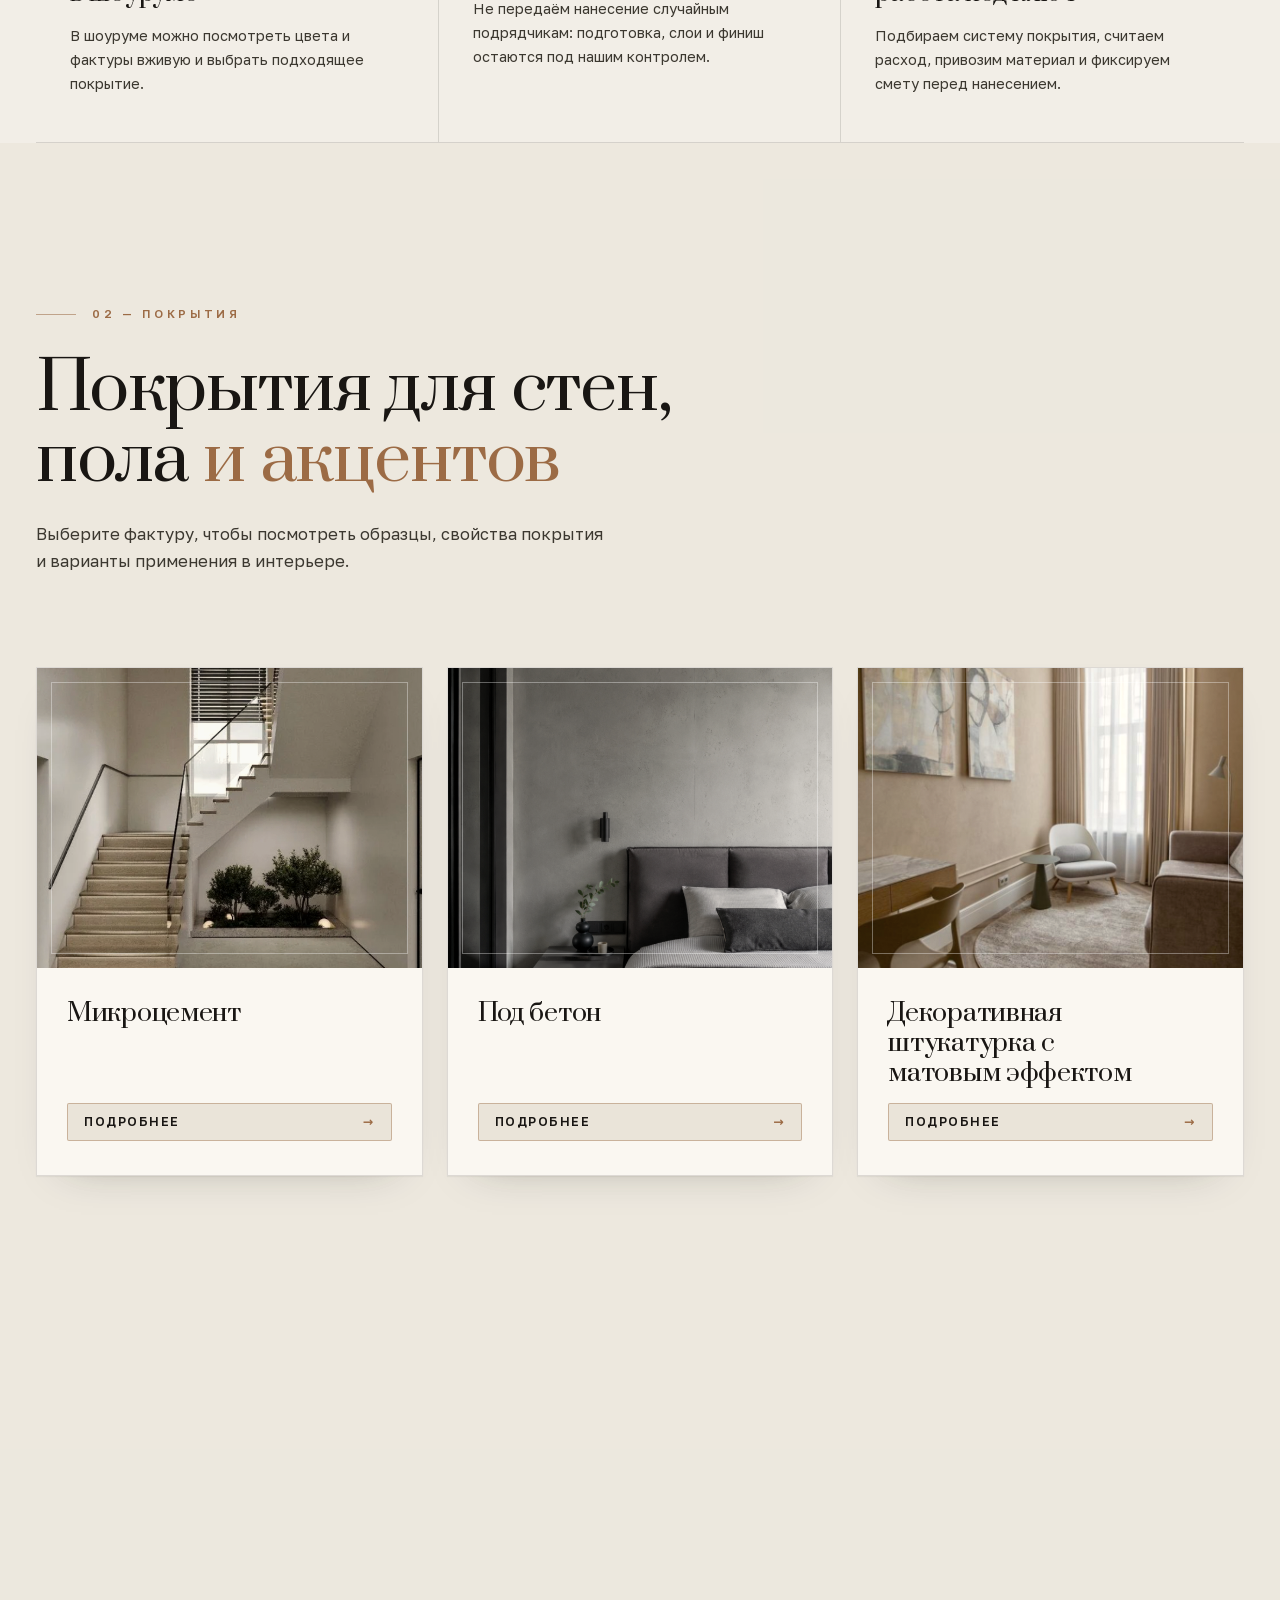
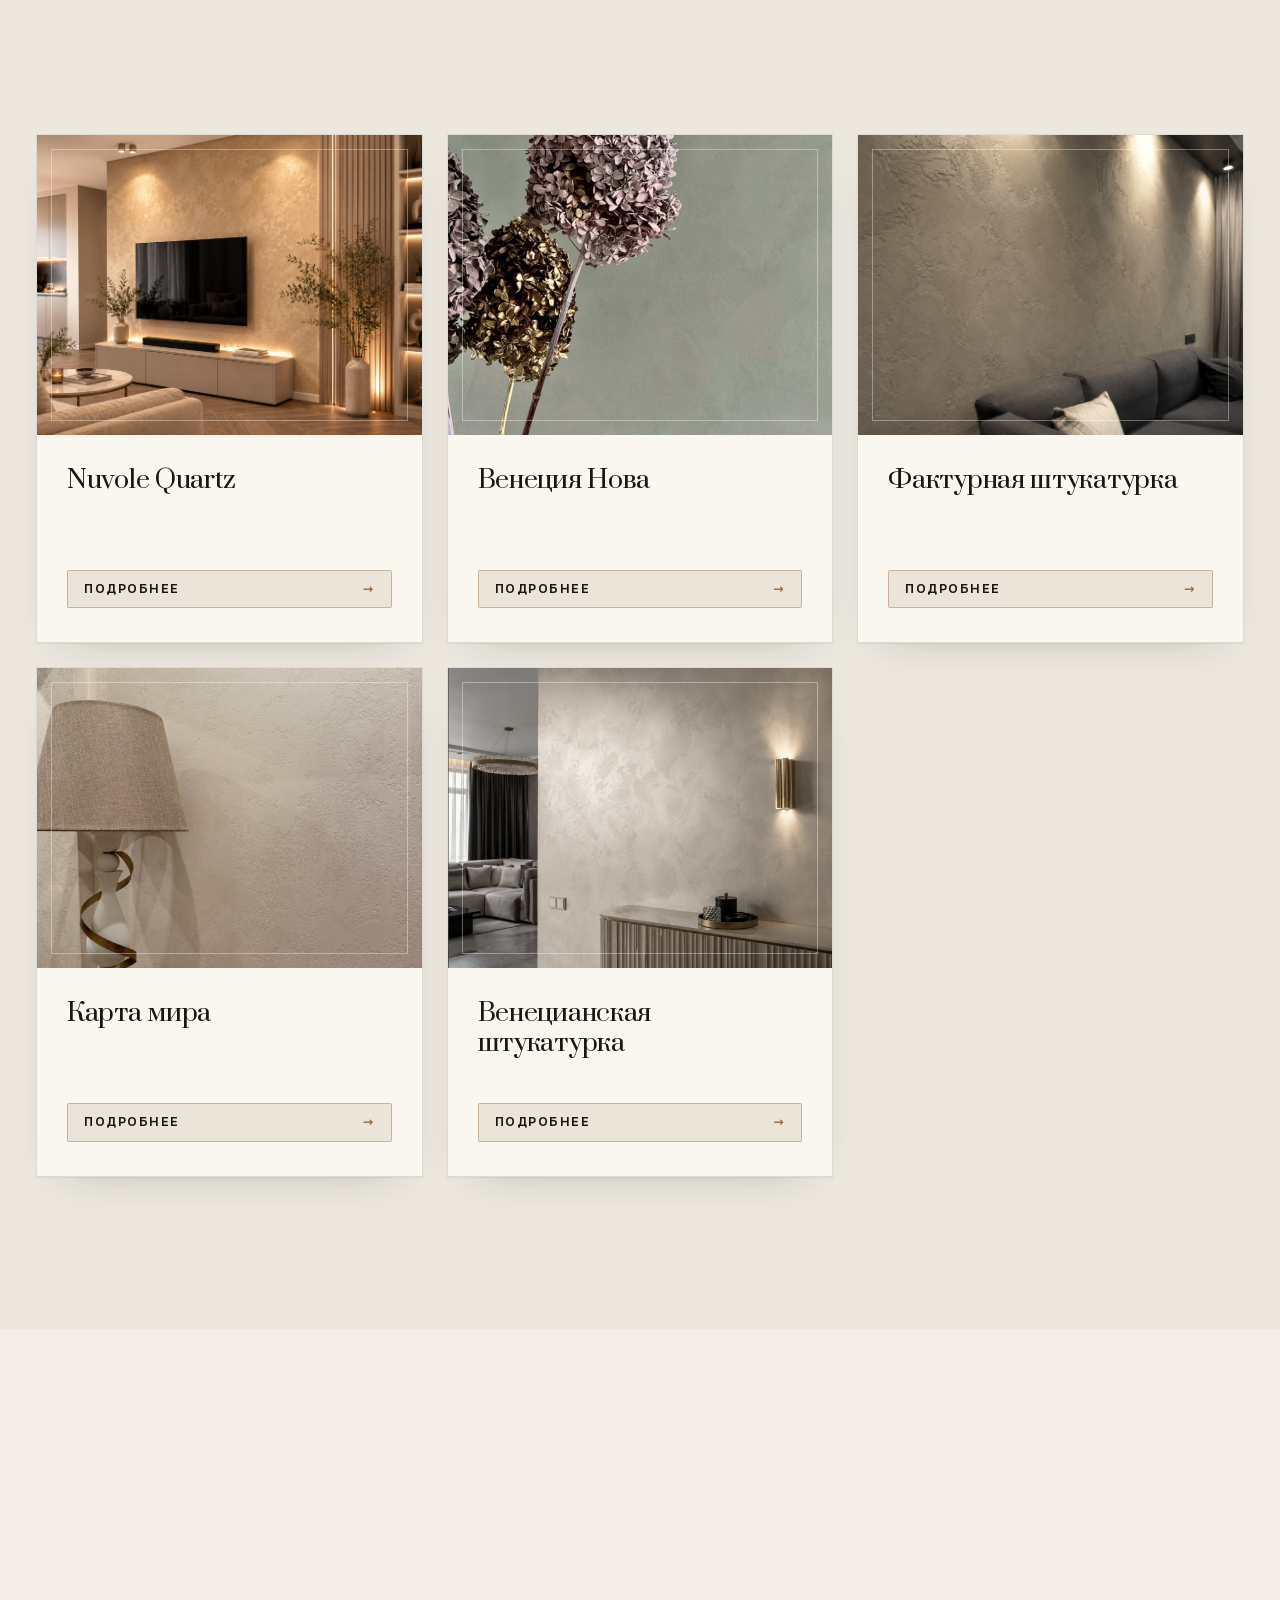
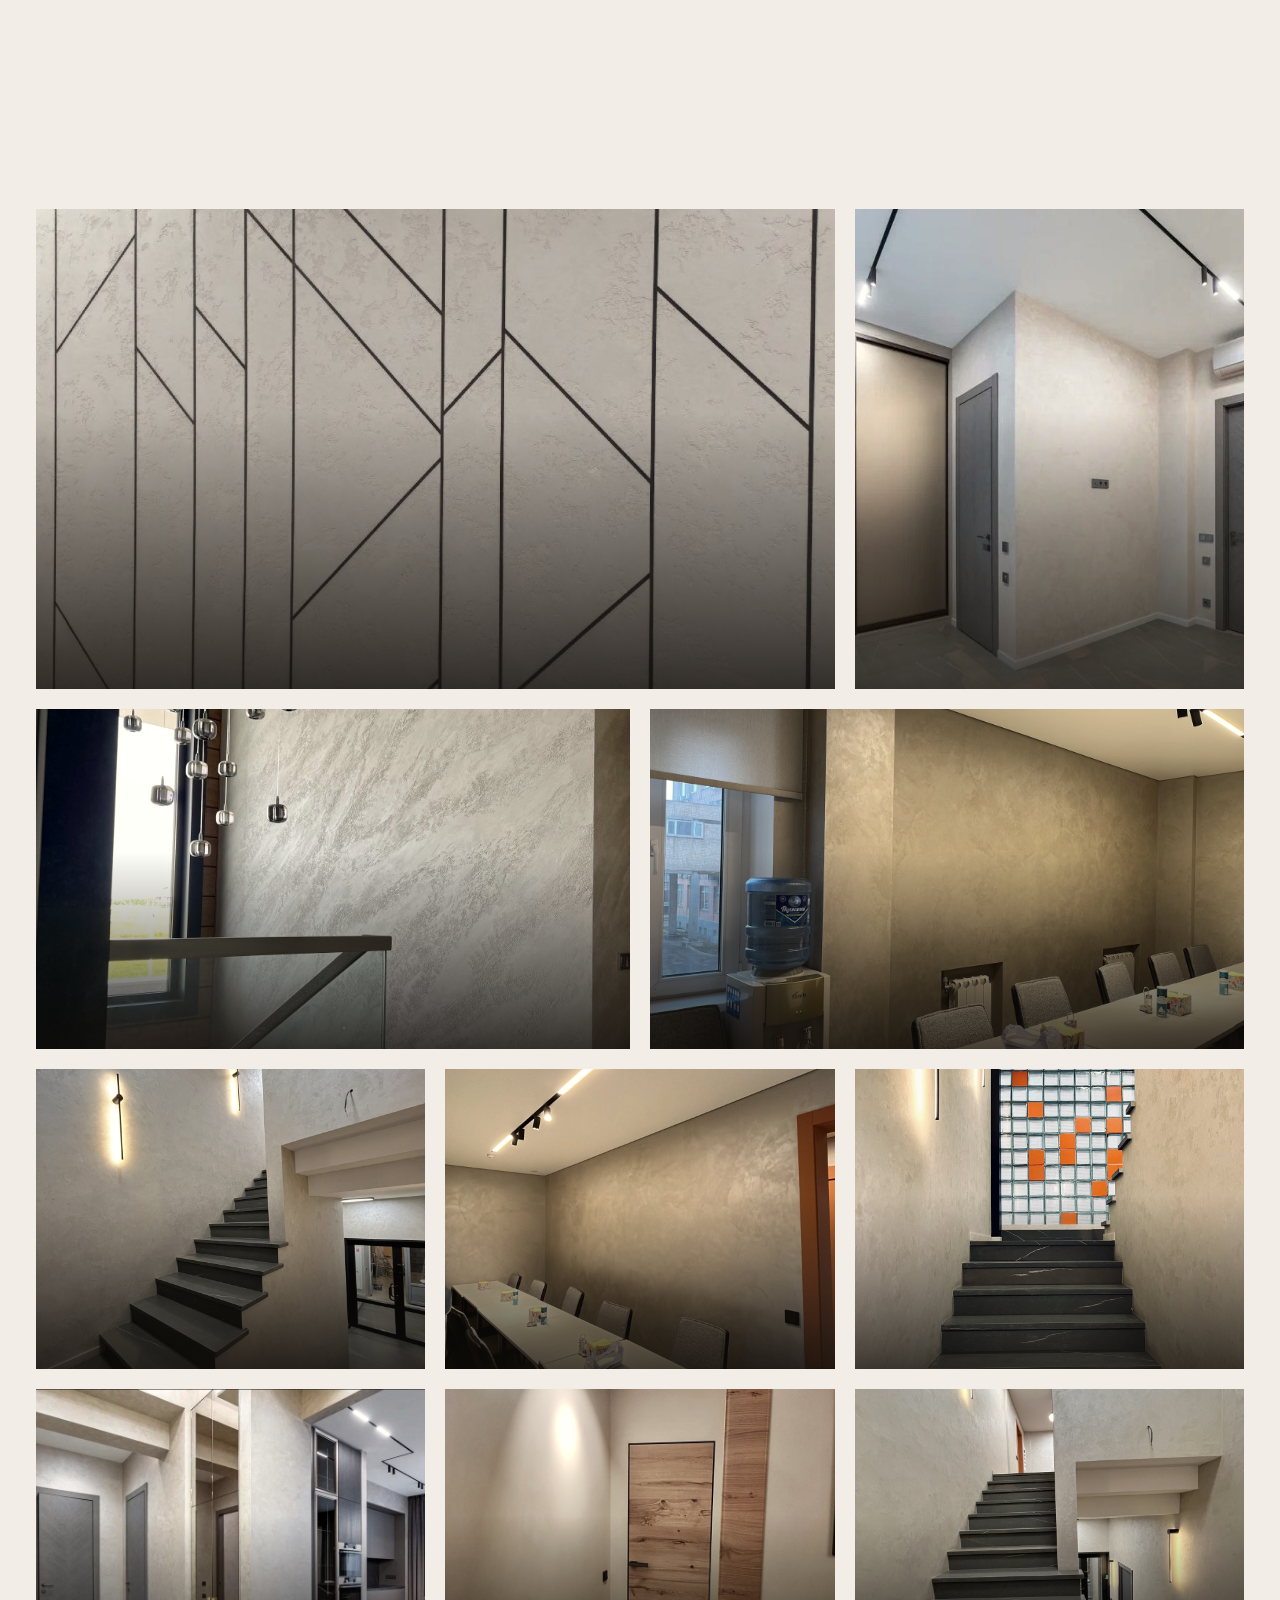
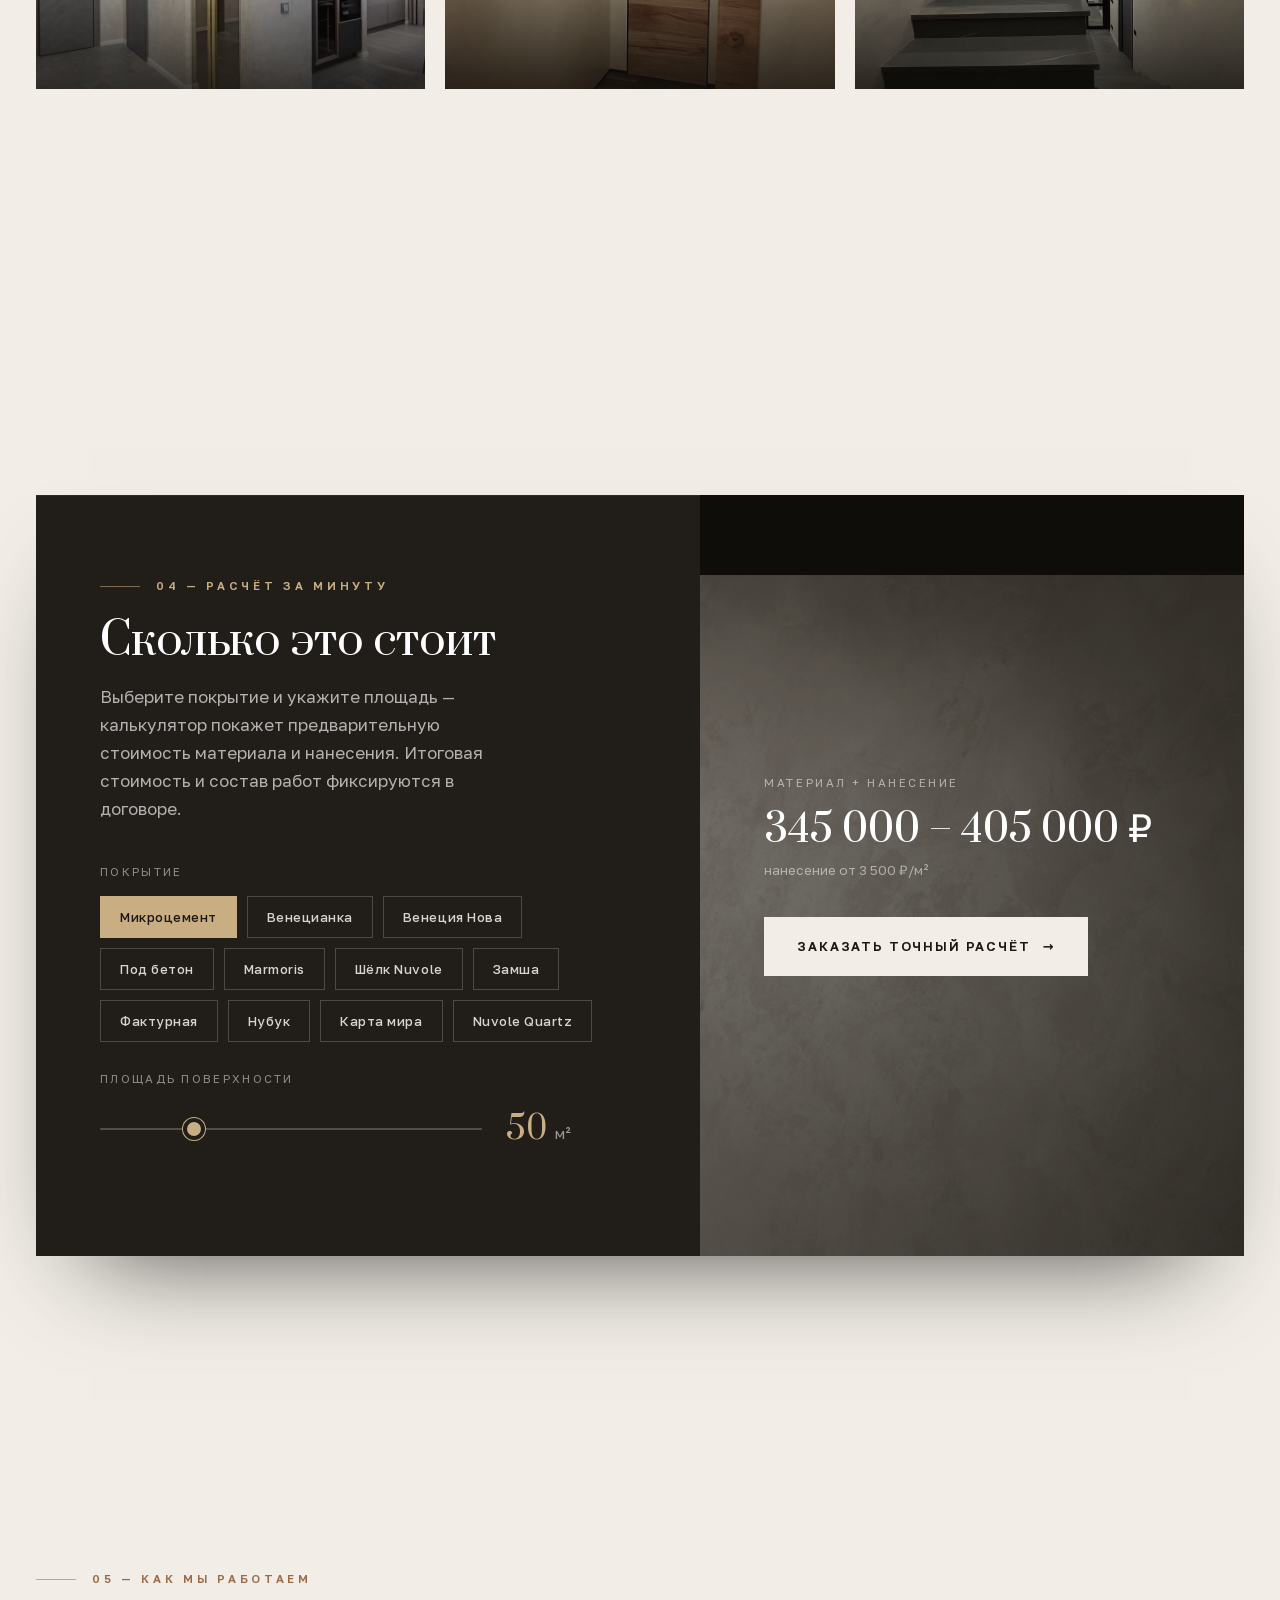
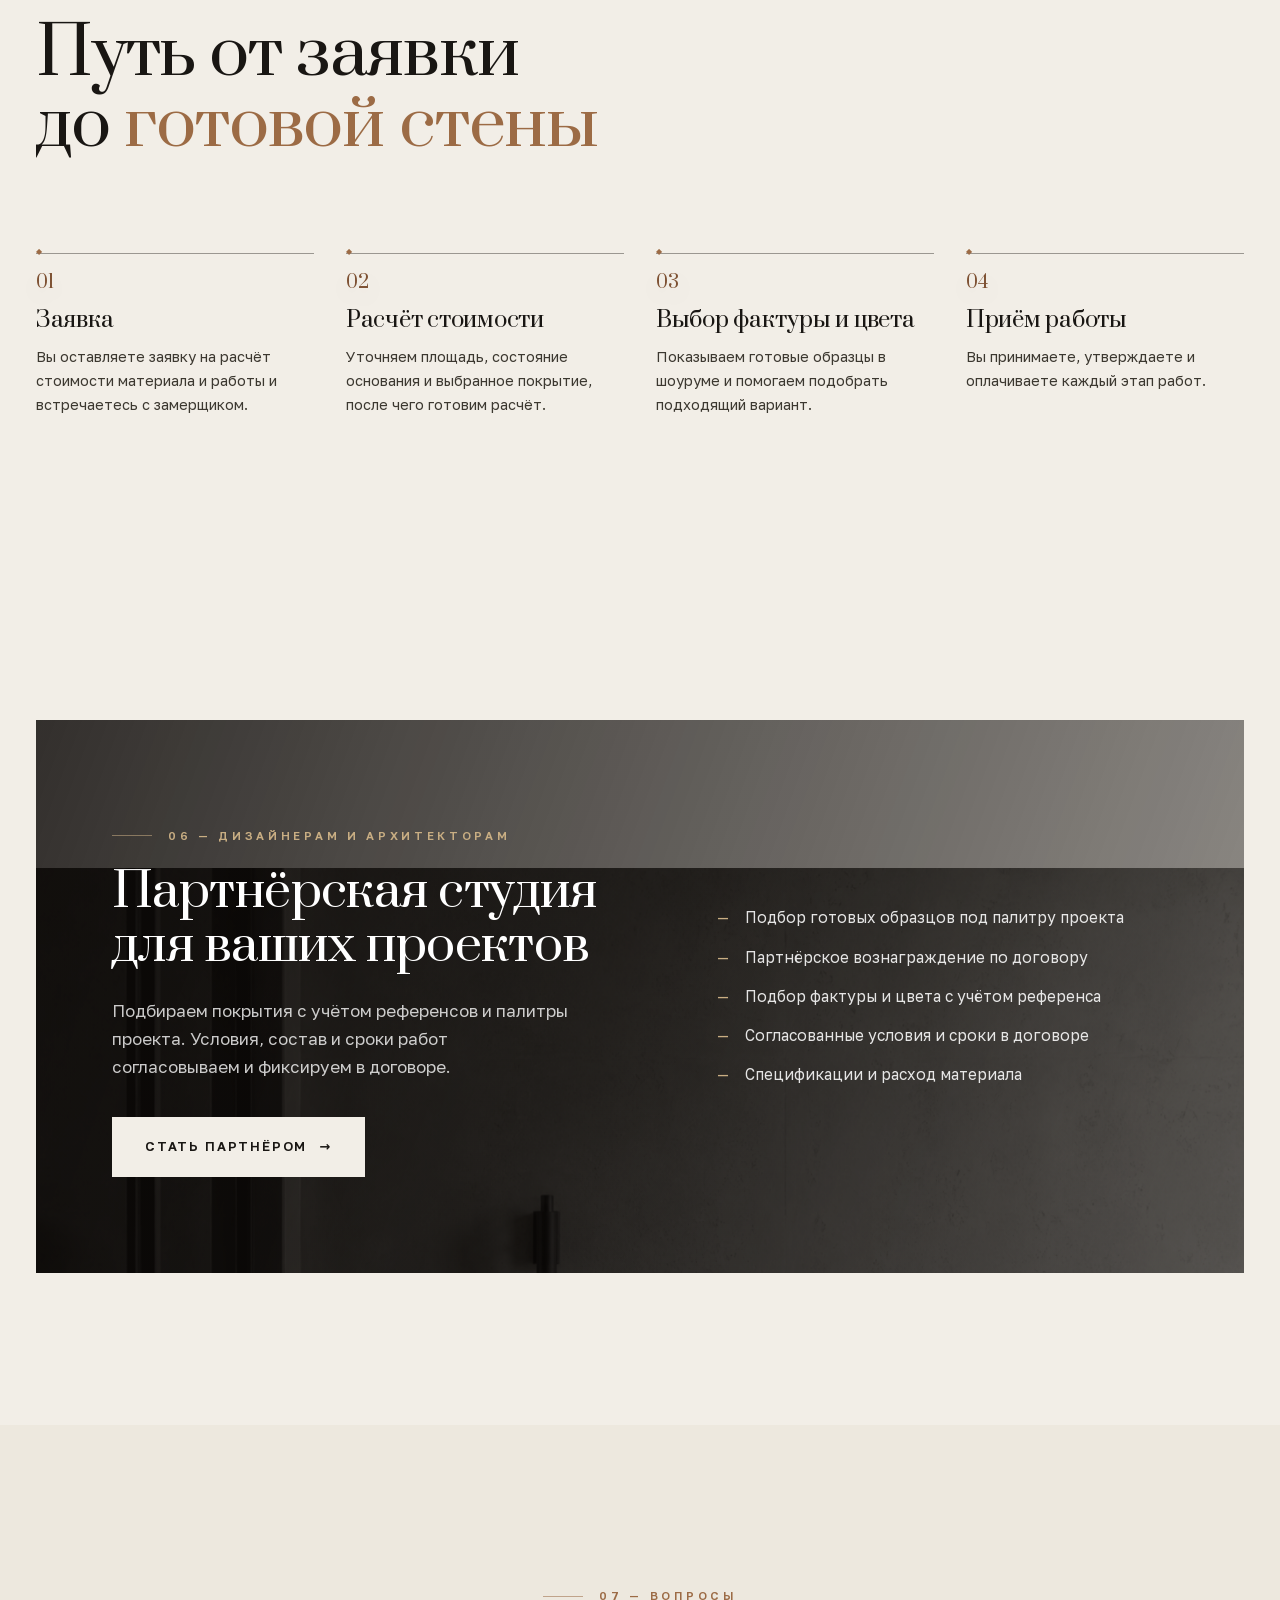
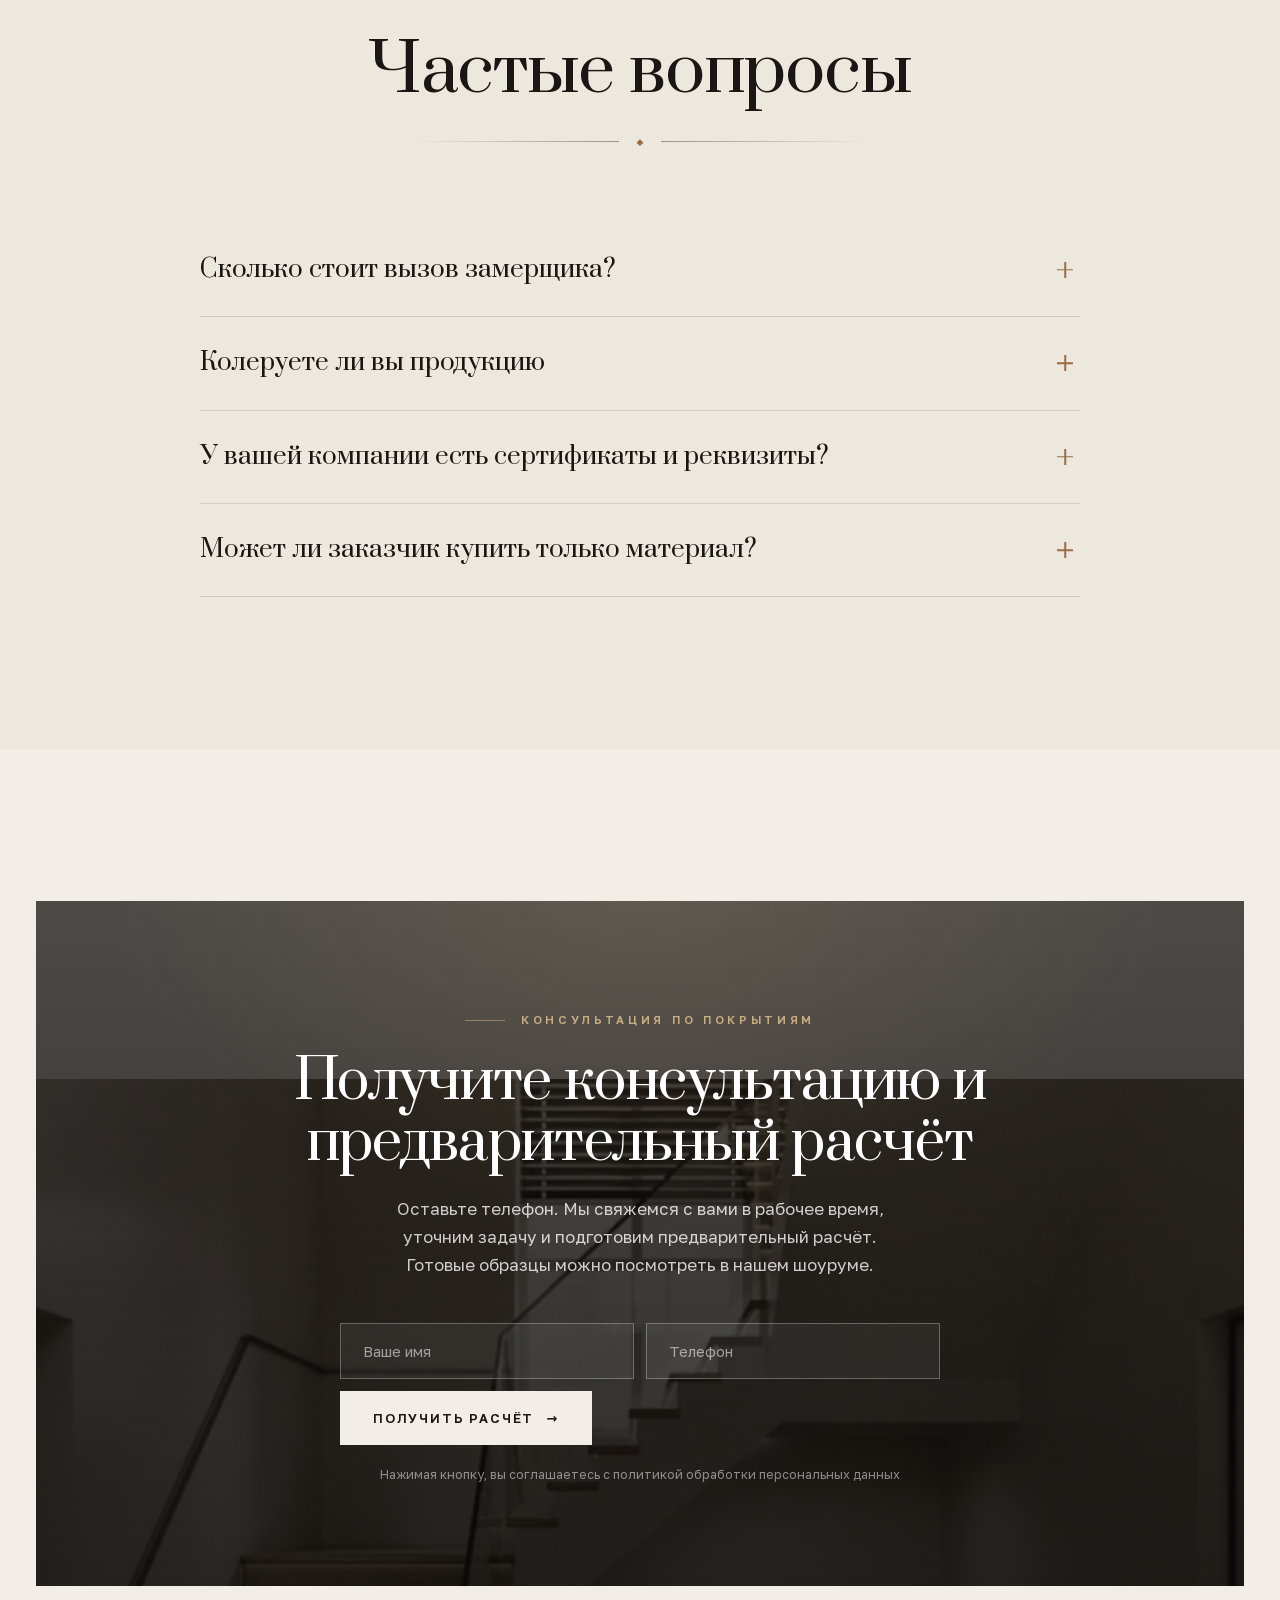
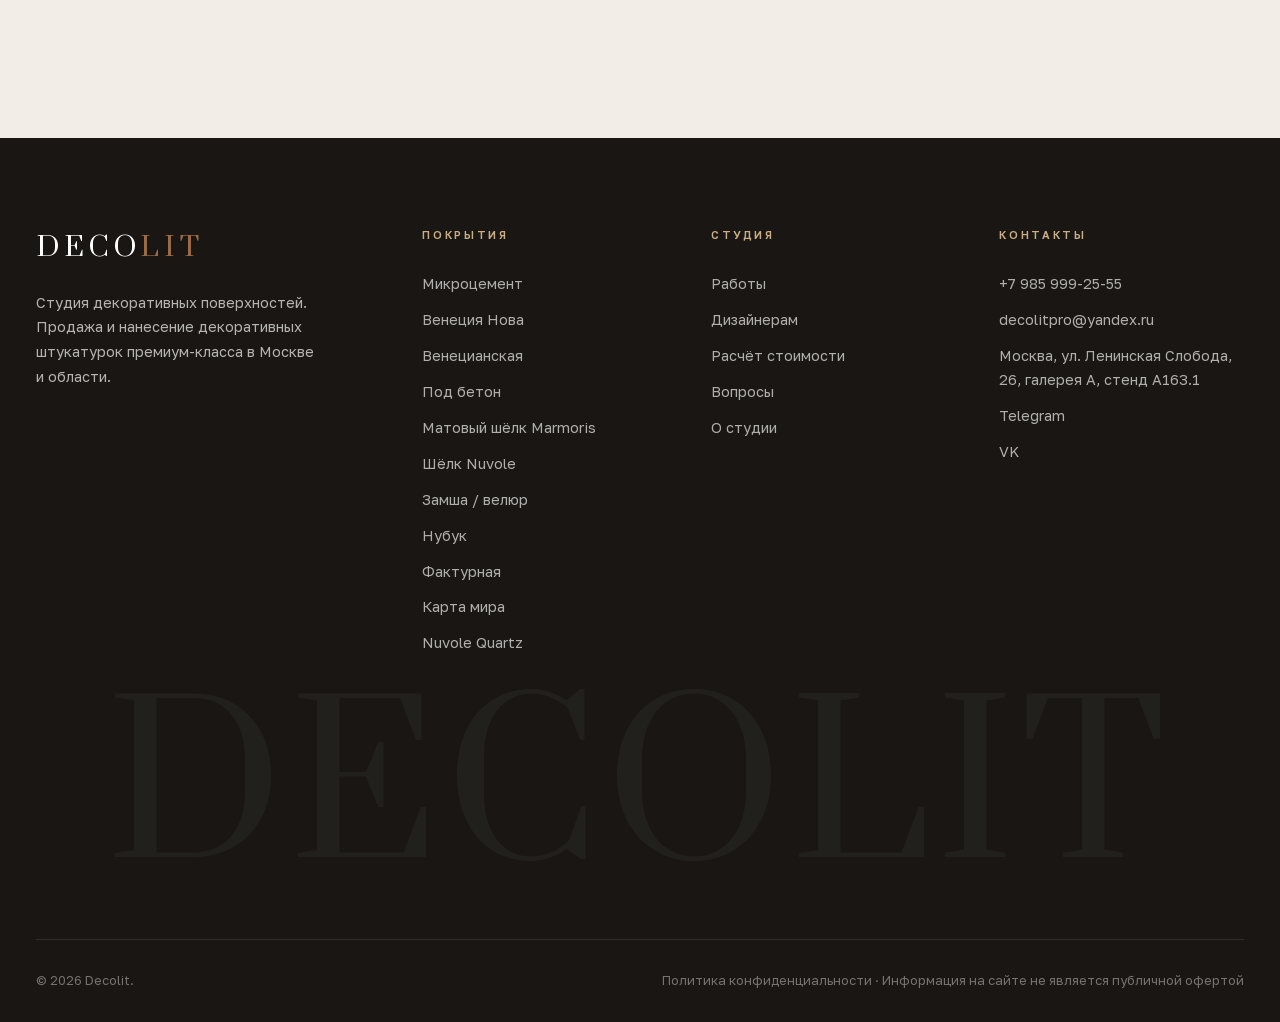
==== commit b7bc902f: "Добавить подтверждение Google Search Console" ====
--- a/site/index.html
+++ b/site/index.html
@@ -7,6 +7,7 @@
 <title>Деколит — студия декоративных поверхностей · Москва</title>
 <meta name="description" content="Декоративные покрытия Деколит в Москве: микроцемент, венецианская штукатурка, бетон, шёлк, замша и другие фактуры. Продажа материалов, профессиональное нанесение и готовые образцы в шоуруме.">
 <meta name="yandex-verification" content="8d4d3b8cefdade90">
+<meta name="google-site-verification" content="s9lKIPOHBsZbeqlcYtIbRtIaCE-_HUSGAQyyEnSbhqU">
 <link rel="canonical" href="https://decolitpro.ru/">
 <link rel="icon" href="assets/img/favicon.svg" type="image/svg+xml">
 <link rel="apple-touch-icon" href="assets/img/apple-touch-icon.png">
